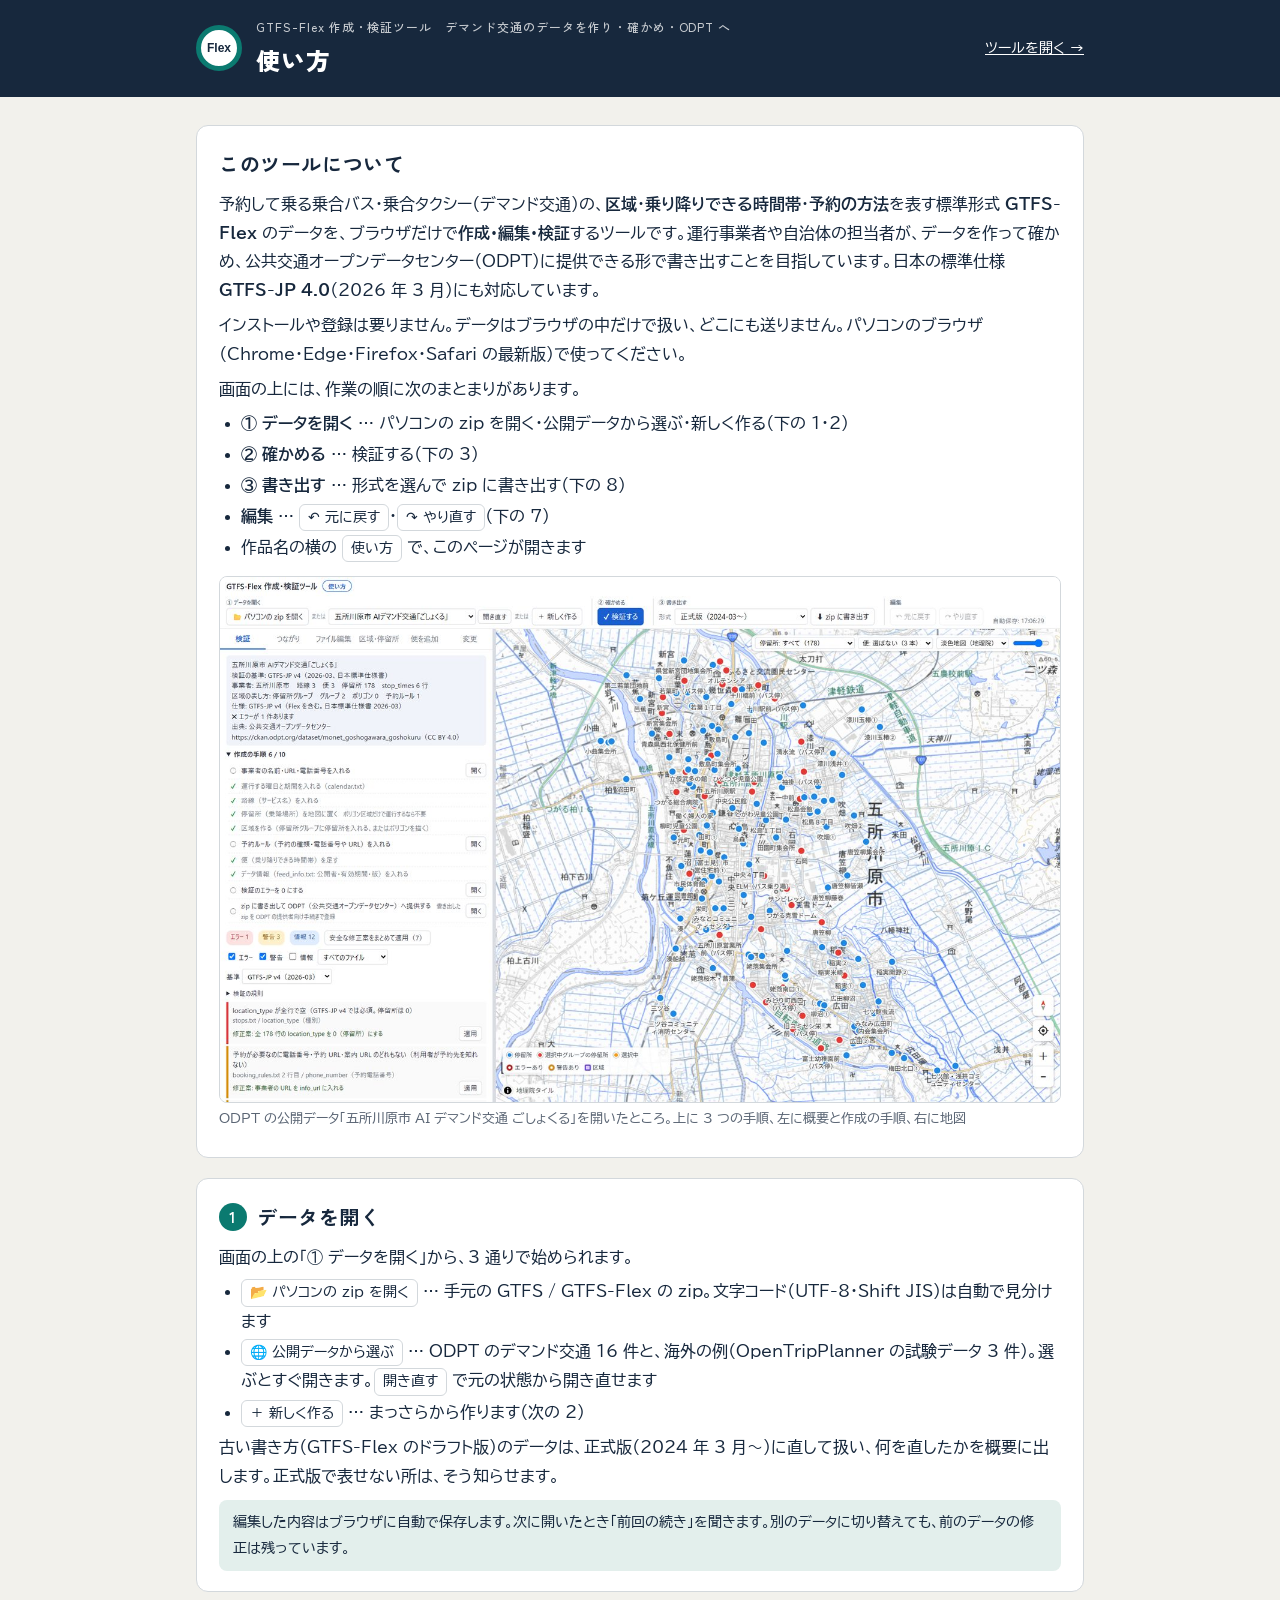
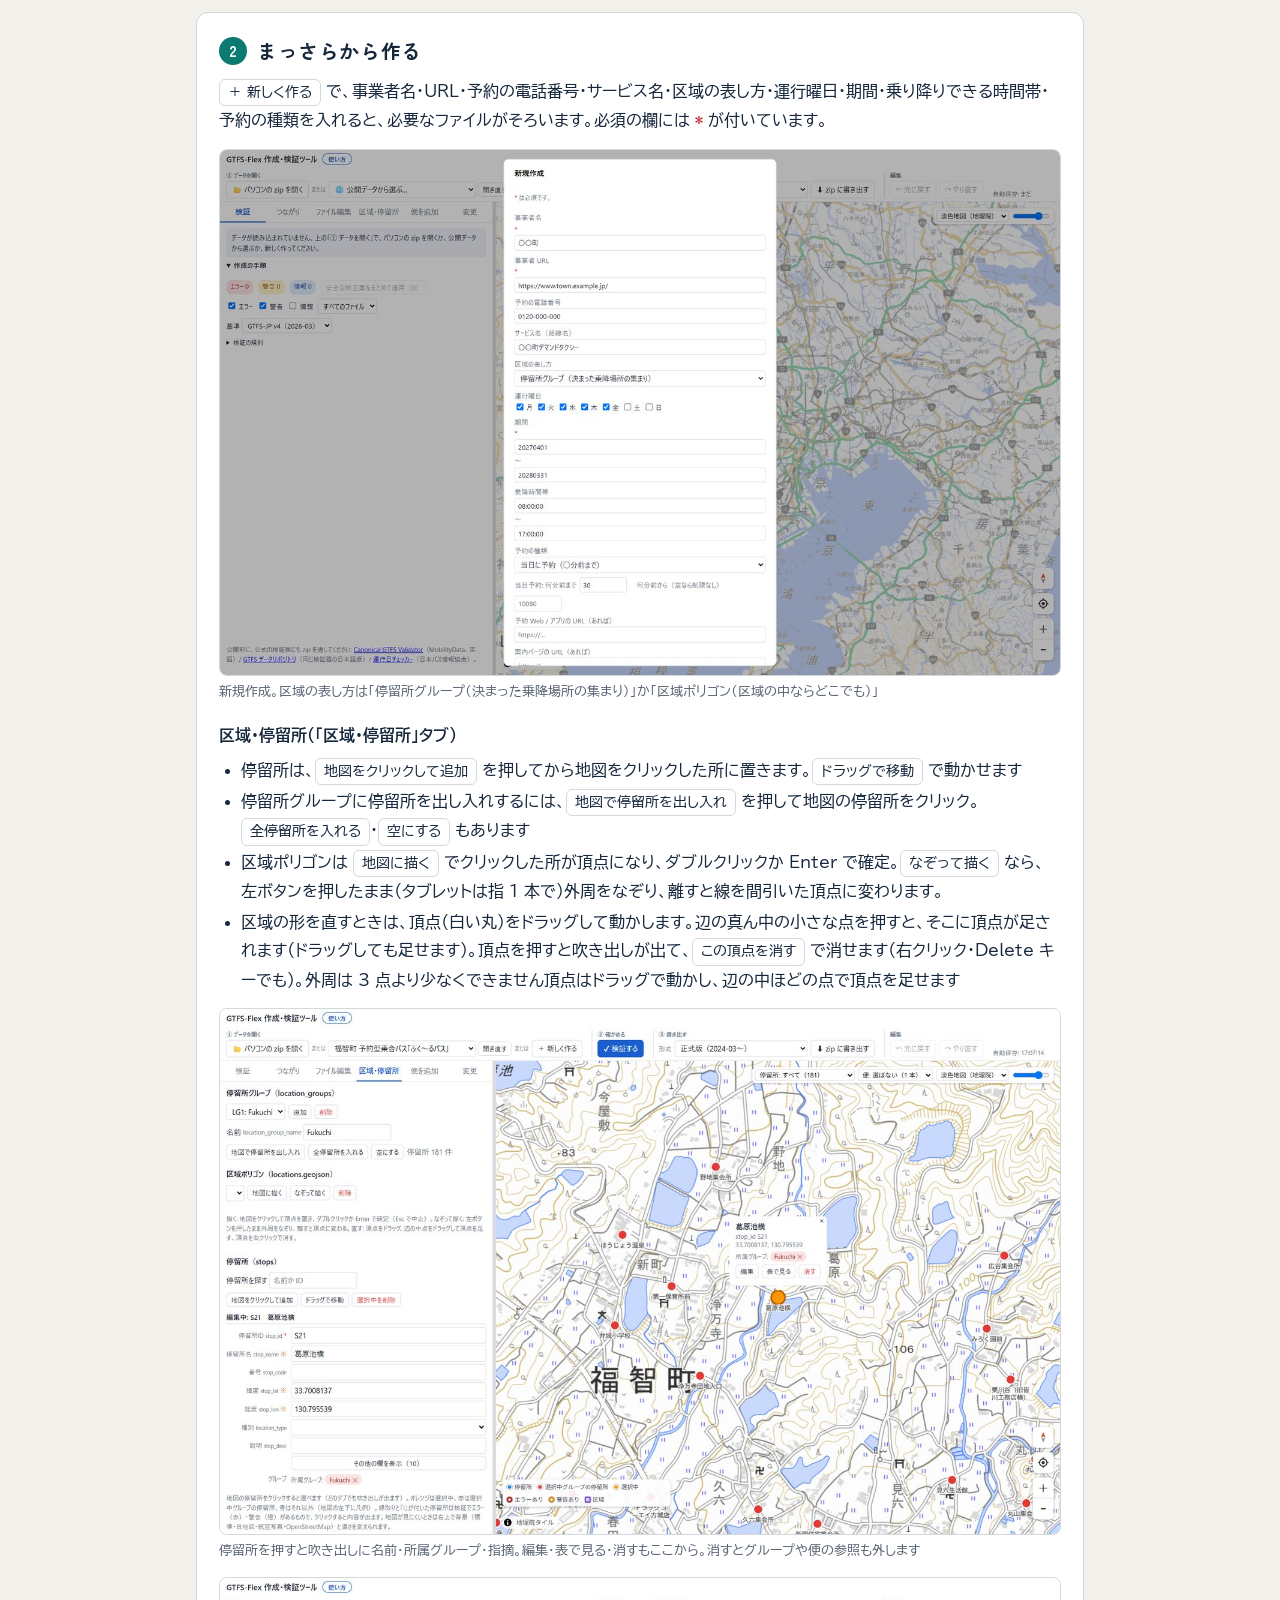
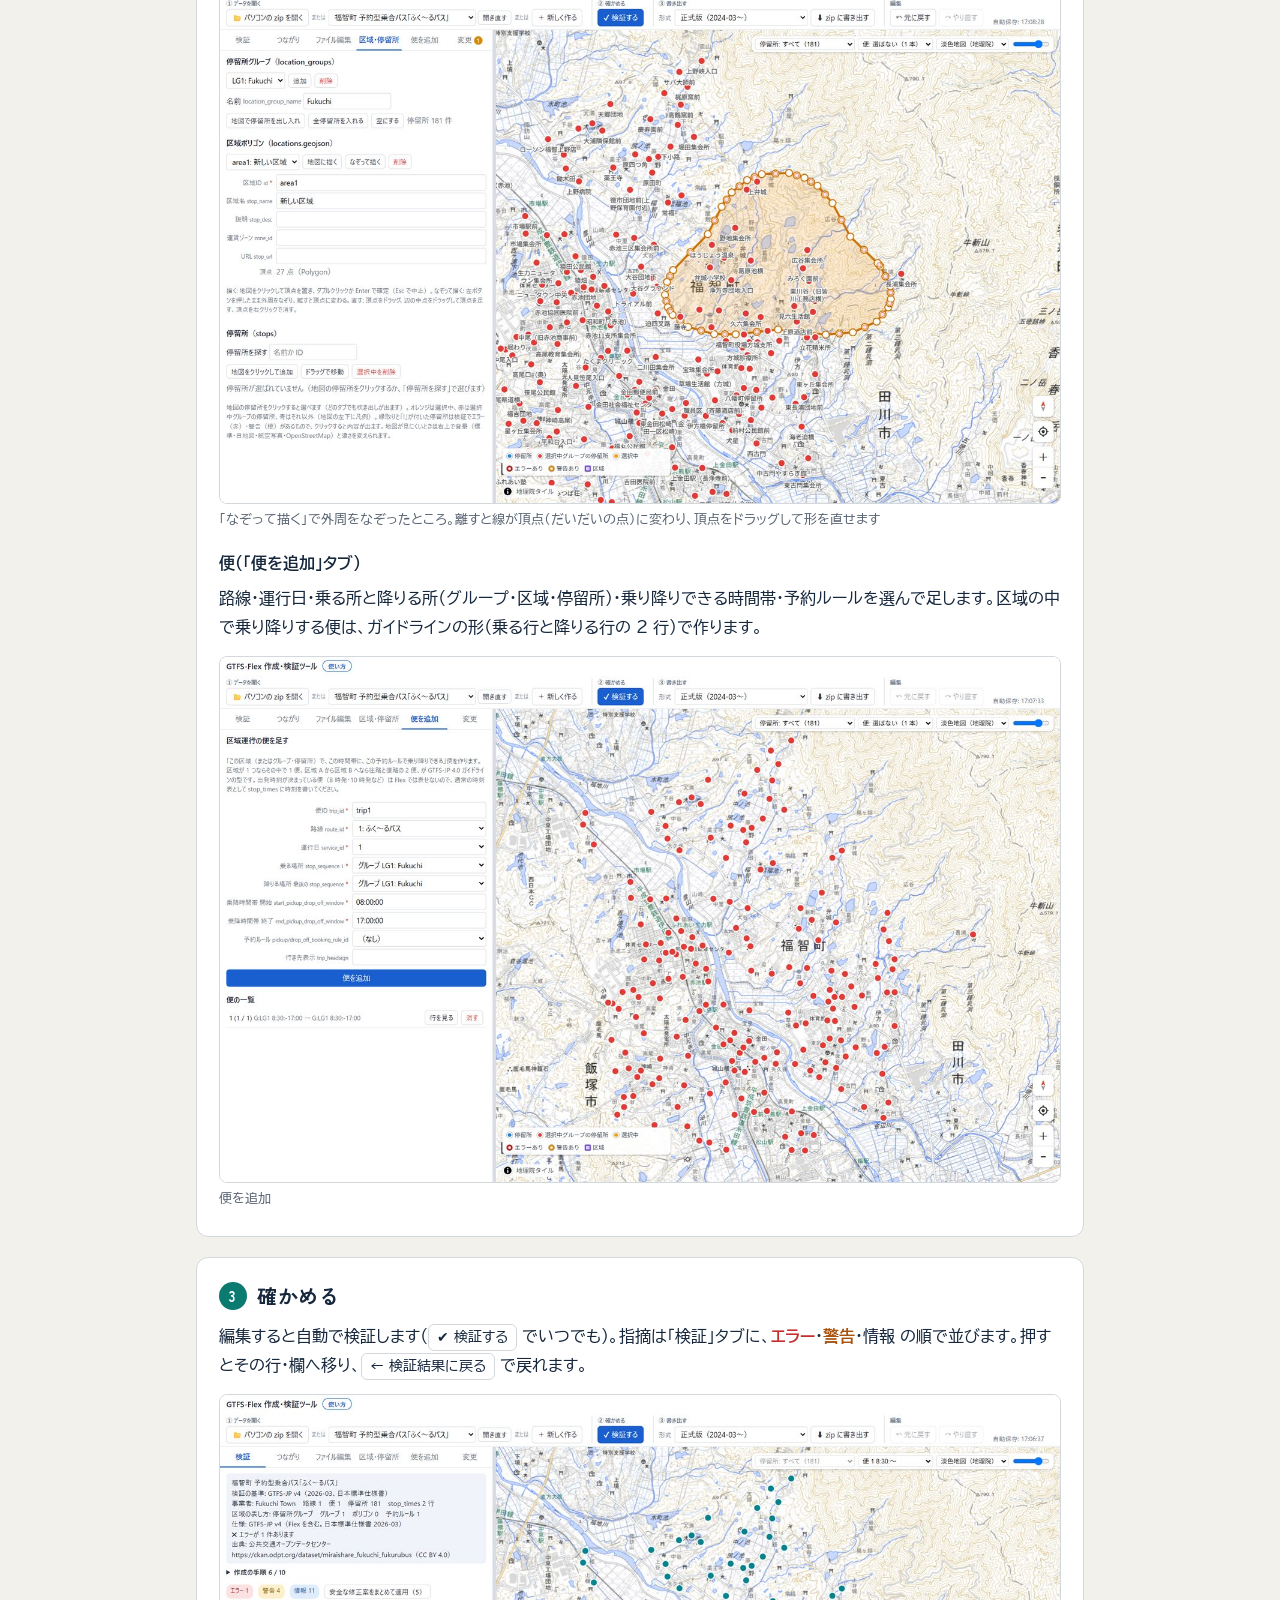
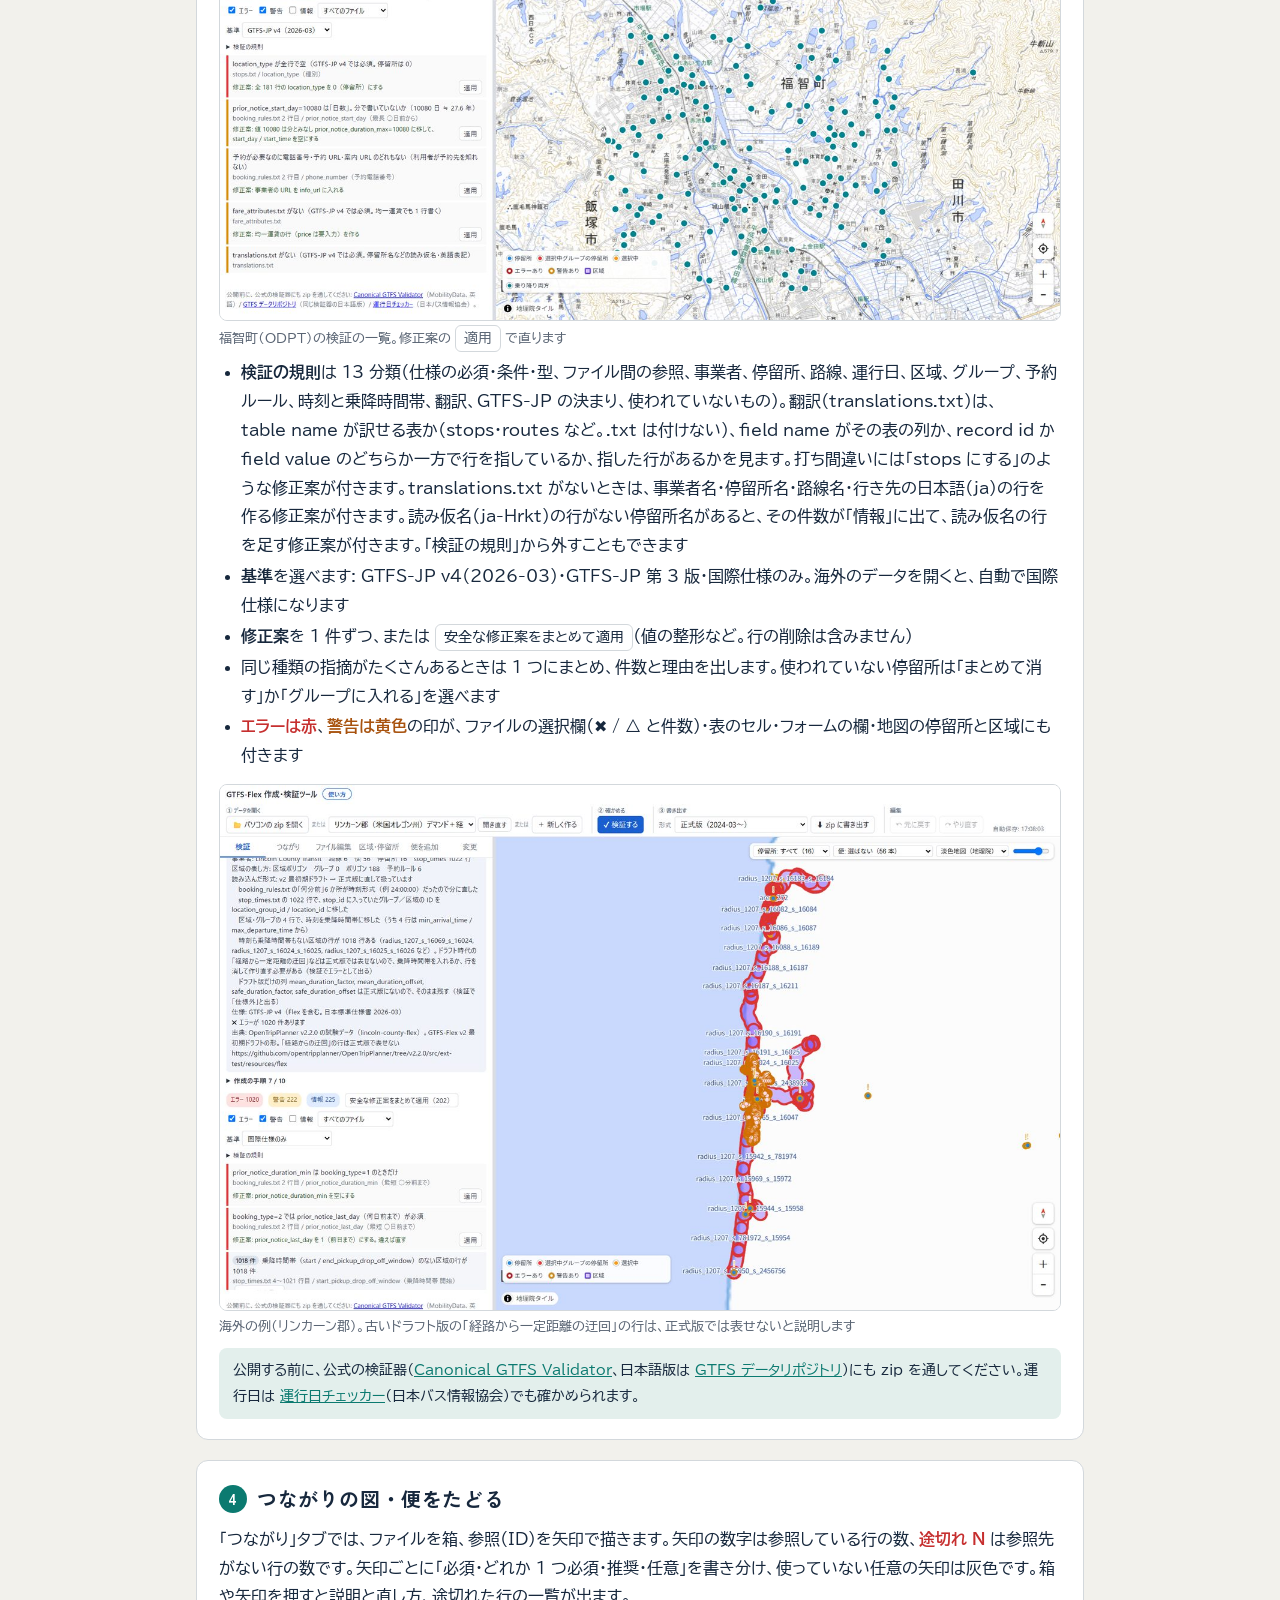
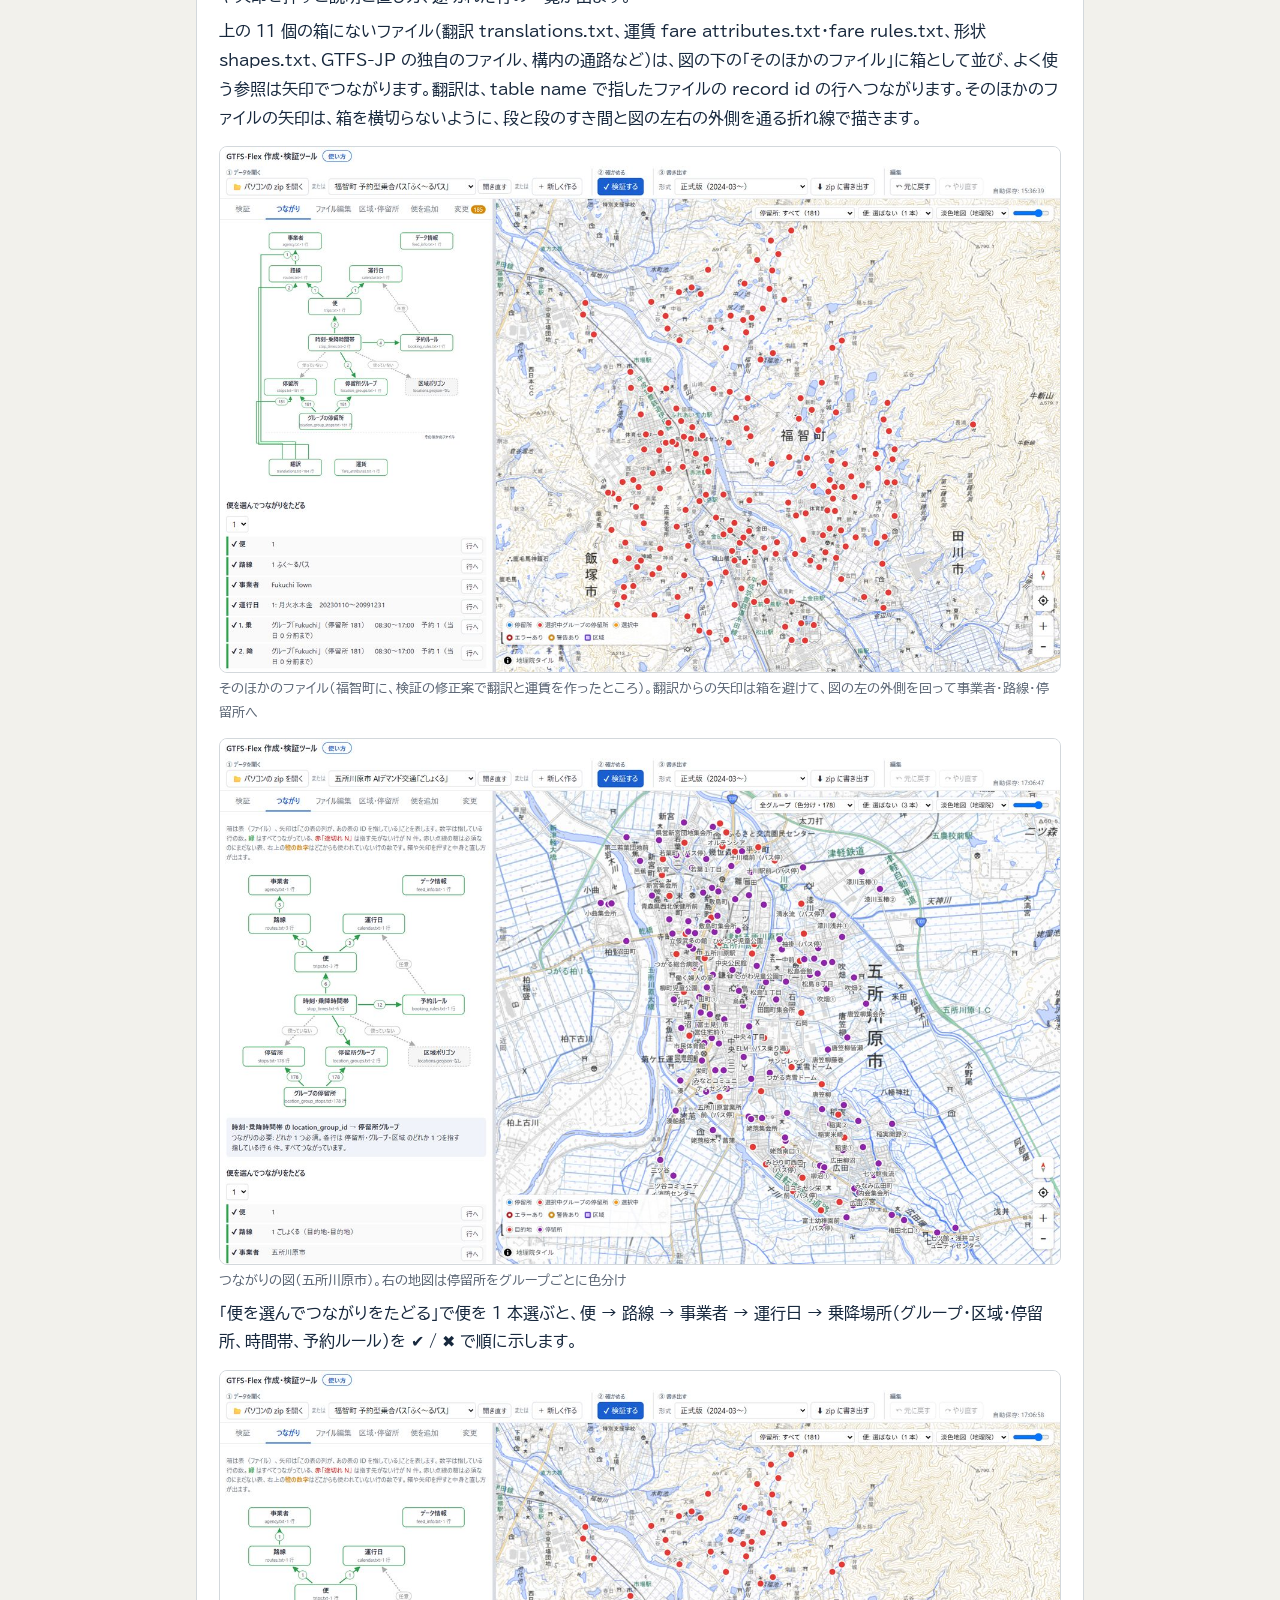
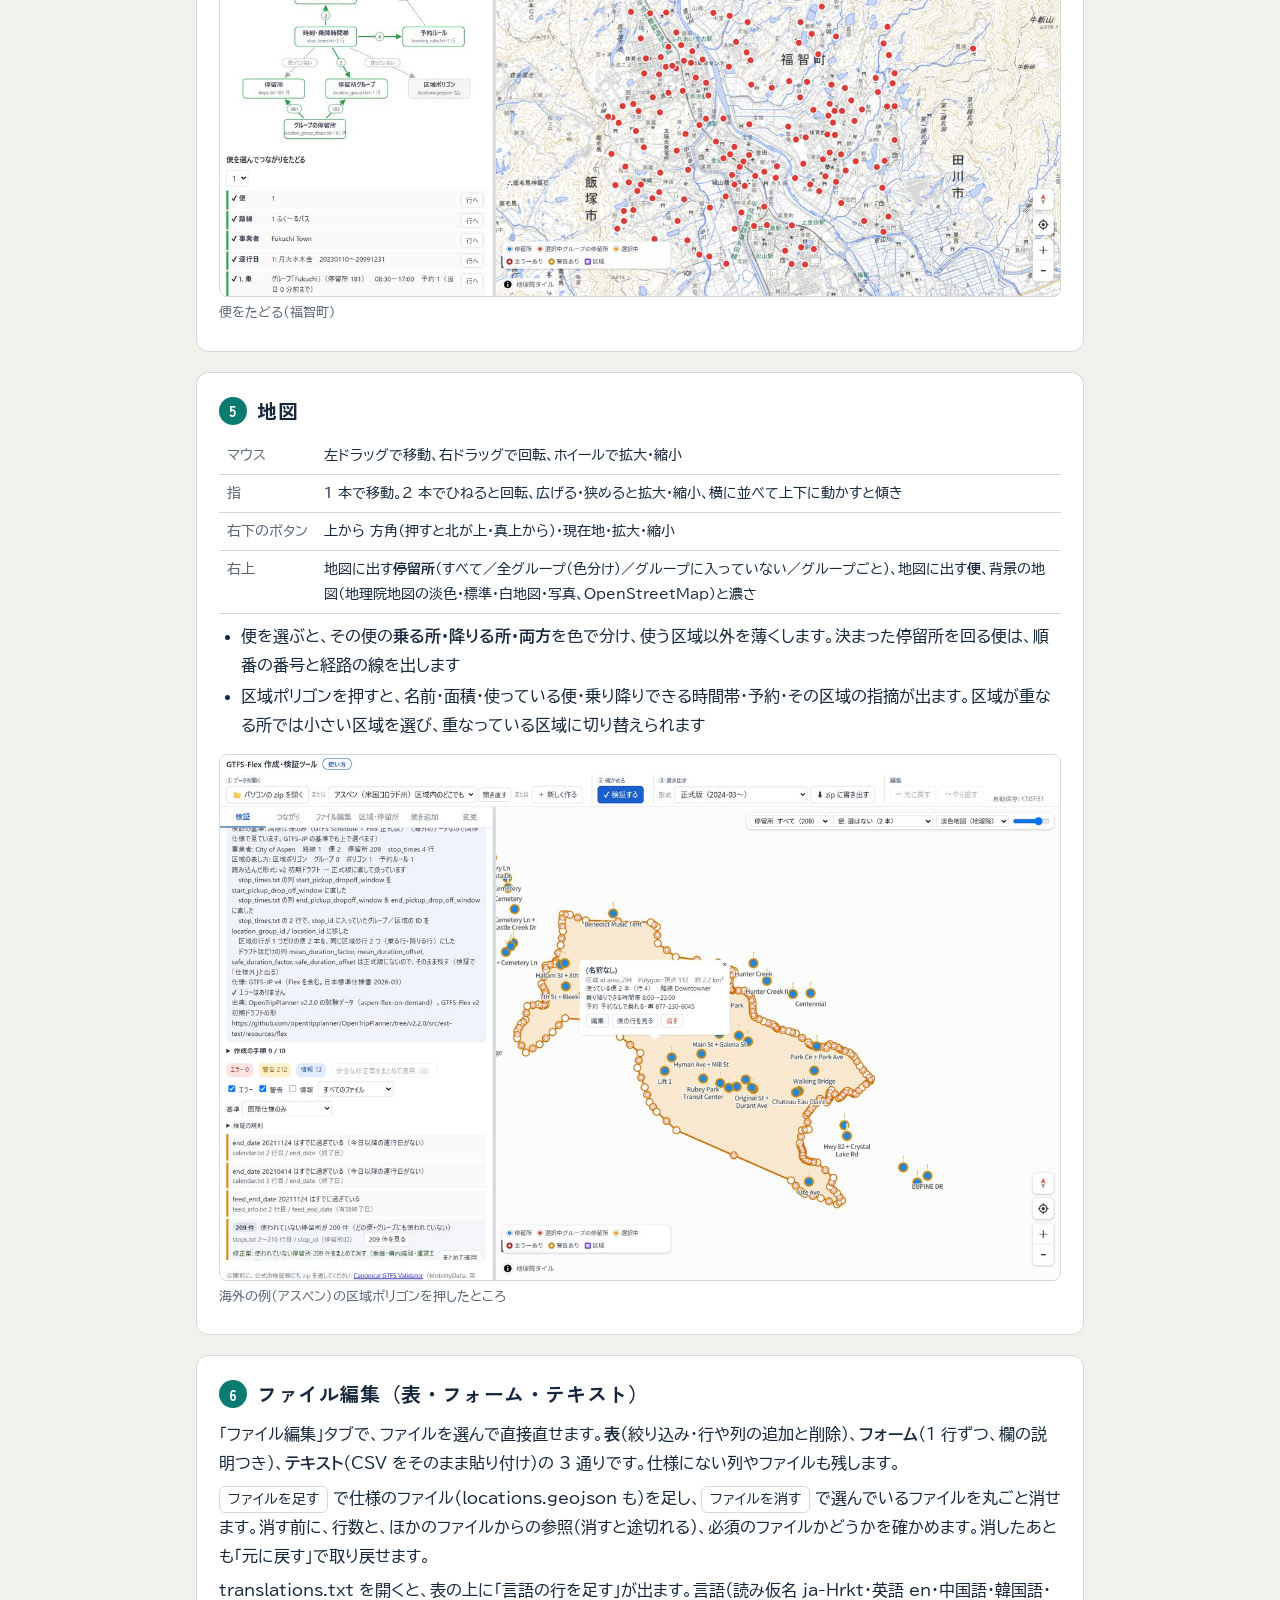
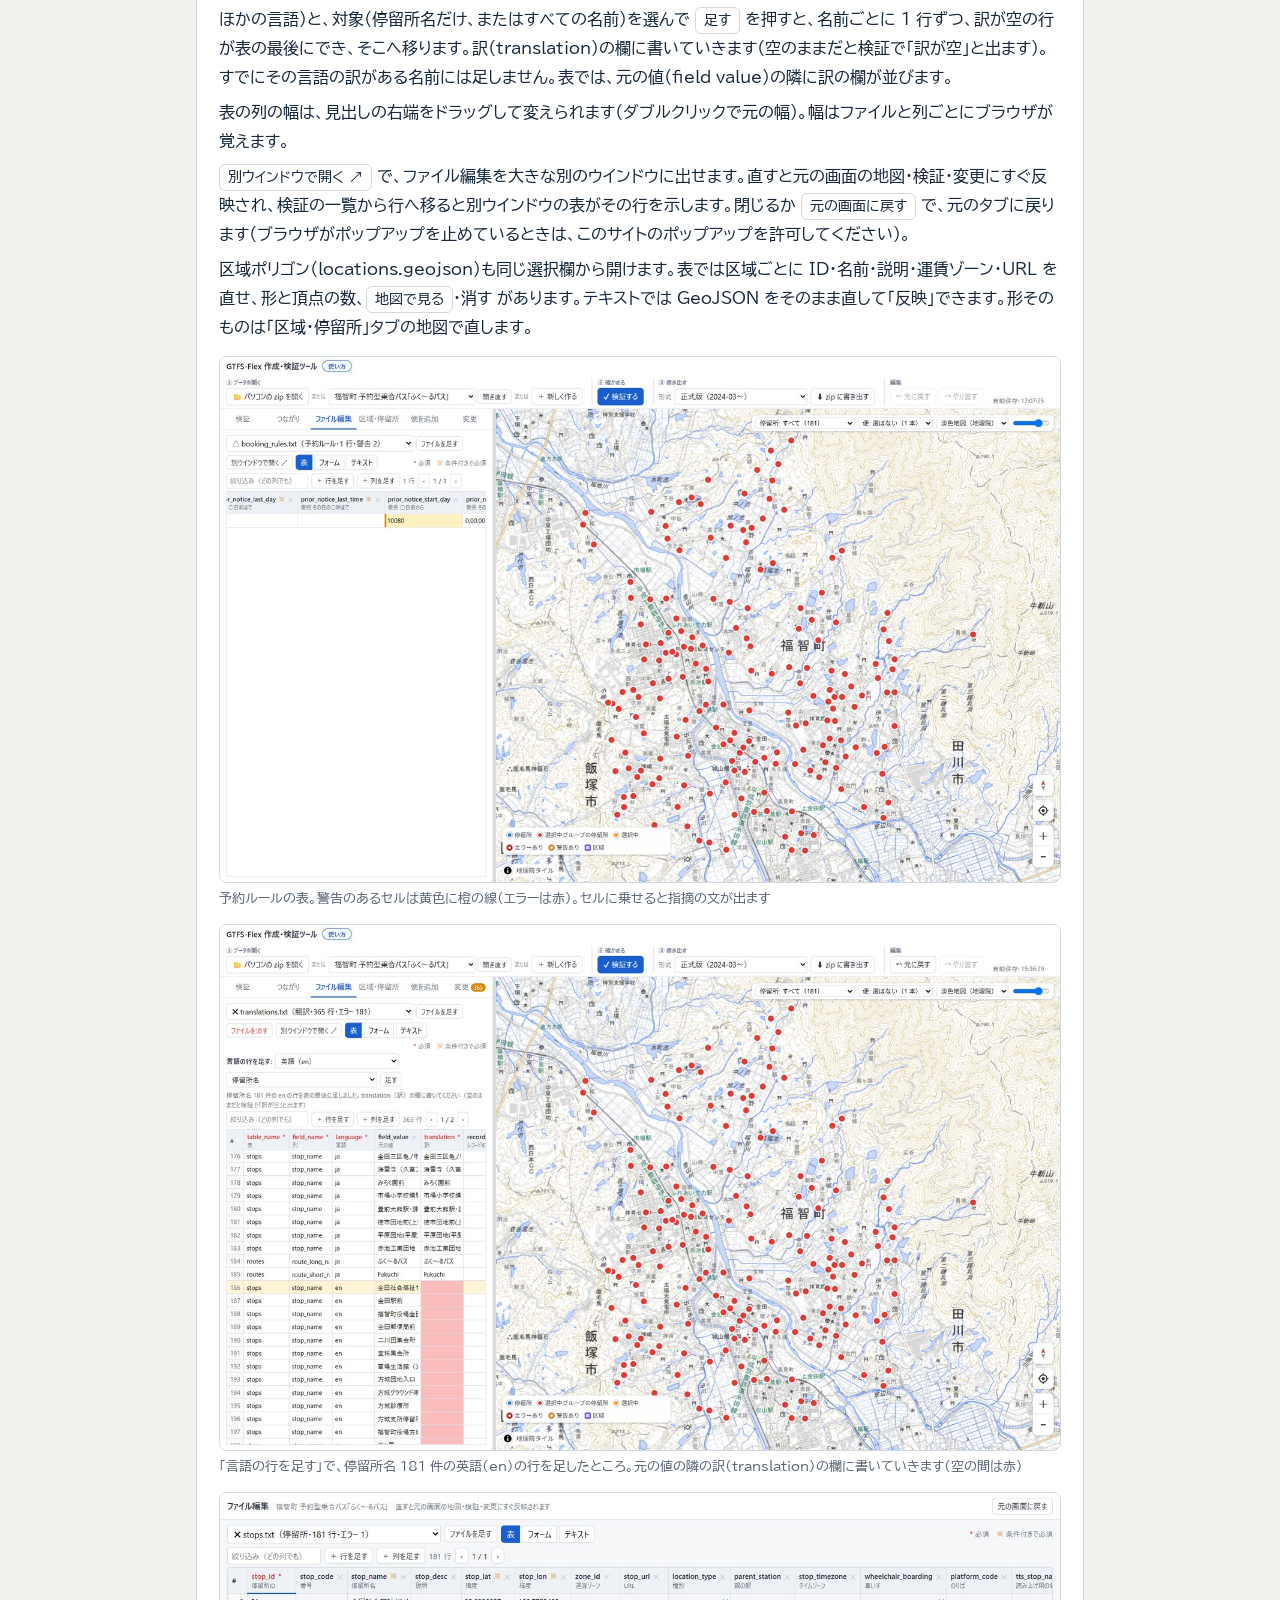
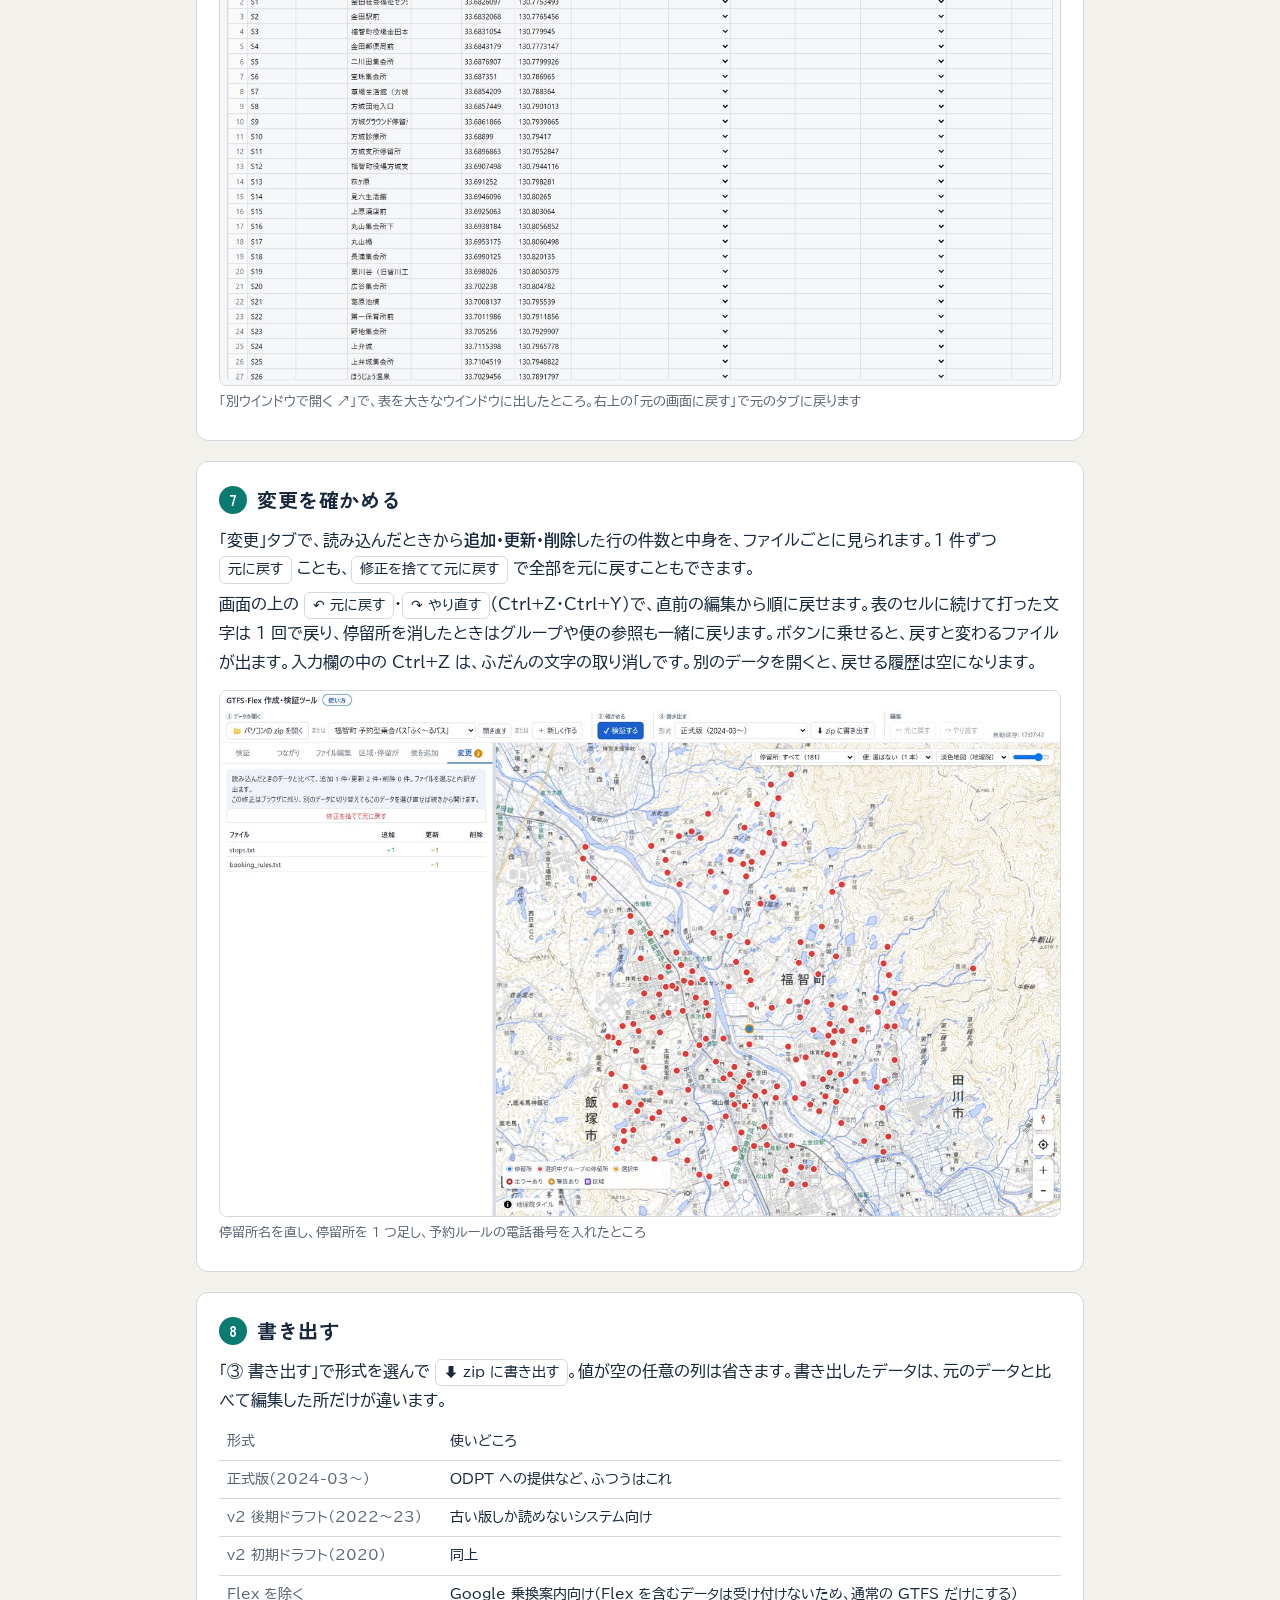
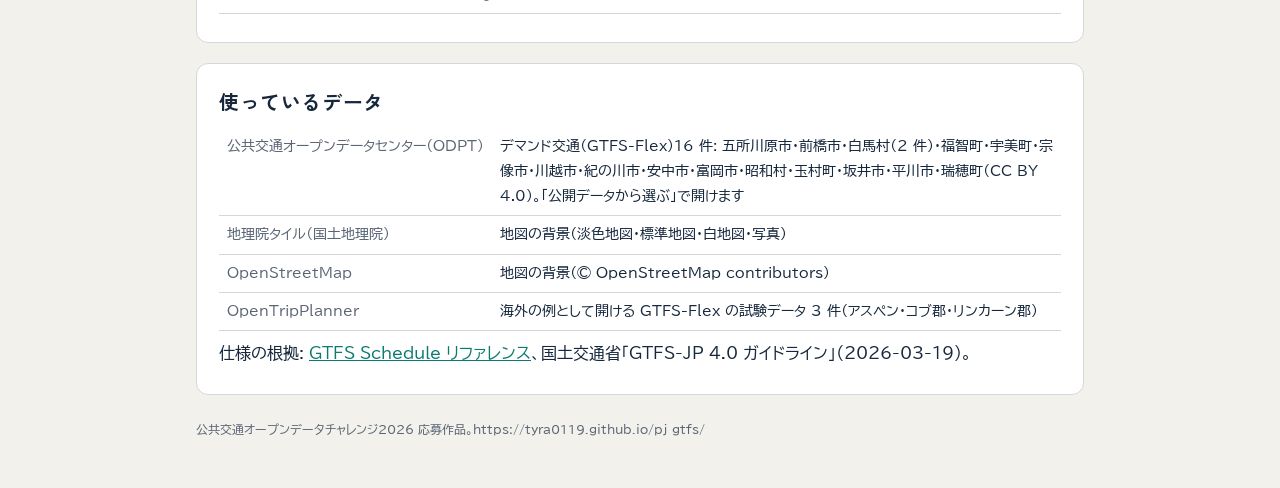
==== manual.html @ 7e08db66 "使い方のページに画像 2 枚" ====
<!doctype html>
<html lang="ja">
<head>
<meta charset="utf-8">
<meta name="viewport" content="width=device-width, initial-scale=1, viewport-fit=cover">
<title>GTFS-Flex 作成・検証ツール 使い方</title>
<meta name="description" content="GTFS-Flex 作成・検証ツールの使い方。デマンド交通のデータ（GTFS-Flex）を、ブラウザだけで作成・編集・検証し、ODPT に提供できる形で書き出します">
<link rel="preconnect" href="https://fonts.googleapis.com">
<link rel="preconnect" href="https://fonts.gstatic.com" crossorigin>
<link rel="stylesheet" href="https://fonts.googleapis.com/css2?family=Zen+Kaku+Gothic+New:wght@400;500;700;900&family=BIZ+UDPGothic:wght@400;700&display=swap">
<style>
/* 使い方のページ（Machiawase・エキしるべの manual.html と同じ作り）。紺の帯、ツールの青緑、エラーの赤と警告の黄 */
:root {
  --bg: #f2f1ec; --surface: #ffffff; --ink: #17283d; --muted: #5a6574; --line: #d3d8dc; --faint: #e8ebee;
  --accent: #0b7a70; --accent-soft: #e3efec; --err: #c62f2f; --warn: #a8530f; --sign: #17283d;
  --f-body: "BIZ UDPGothic", "Hiragino Sans", "Yu Gothic", "Meiryo", sans-serif;
  --f-head: "Zen Kaku Gothic New", "Hiragino Sans", "Yu Gothic", sans-serif;
}
@media (prefers-color-scheme: dark) {
  :root { --bg: #111820; --surface: #1a2430; --ink: #e8ecef; --muted: #a9b6c3; --line: #2c3b4b; --faint: #223040;
    --accent: #5fc4b6; --accent-soft: #173431; --err: #ff7a7a; --warn: #f0a562; --sign: #0b121a; color-scheme: dark; }
}
* { box-sizing: border-box; }
body { margin: 0; background: var(--bg); color: var(--ink); font-family: var(--f-body); font-size: 16px; line-height: 1.8; }
.sign { background: var(--sign); color: #fff; }
.sign .in { max-width: 920px; margin: 0 auto; padding: 16px; display: flex; align-items: center; gap: 14px; }
.badge { width: 46px; height: 46px; border-radius: 50%; border: 5px solid #0b7a70; background: #fff; color: #17283d;
  display: grid; place-items: center; font-weight: 900; font-size: 12px; flex: none; font-family: "Arial Narrow", sans-serif; }
.sign h1 { margin: 0; font-family: var(--f-head); font-size: 24px; font-weight: 900; letter-spacing: .04em; }
.sign h1 small { display: block; font-size: 12px; font-weight: 500; opacity: .75; letter-spacing: .08em; }
.sign a { color: #fff; margin-left: auto; font-size: 14px; white-space: nowrap; }
main { max-width: 920px; margin: 0 auto; padding: 8px 16px 48px; }
section { background: var(--surface); border: 1px solid var(--line); border-radius: 12px; padding: 20px 22px; margin-top: 20px; }
h2 { font-family: var(--f-head); font-size: 20px; margin: 0 0 8px; letter-spacing: .03em; display: flex; align-items: center; gap: 10px; text-wrap: balance; }
h2 .no { font-size: 15px; color: #fff; background: var(--accent); border-radius: 999px; width: 28px; height: 28px; display: grid; place-items: center; flex: none; }
h3 { font-size: 16px; margin: 18px 0 4px; }
p { margin: 6px 0; } ul, ol { margin: 6px 0; padding-left: 1.4em; } li { margin: 2px 0; }
figure { margin: 14px 0 6px; }
figure img { width: 100%; height: auto; border-radius: 8px; border: 1px solid var(--line); display: block; }
figcaption { font-size: 13px; color: var(--muted); margin-top: 4px; }
table { border-collapse: collapse; width: 100%; font-size: 14px; margin: 8px 0; }
th, td { border-bottom: 1px solid var(--line); padding: 6px 8px; text-align: left; vertical-align: top; }
th { color: var(--muted); font-weight: 500; white-space: nowrap; }
.chip { display: inline-block; font-size: 13px; padding: 0 9px; border-radius: 999px; background: var(--faint); white-space: nowrap; }
.btn { display: inline-block; font-size: 14px; padding: 0 8px; border: 1px solid var(--line); border-radius: 6px; background: var(--surface); white-space: nowrap; }
.err { color: var(--err); font-weight: 700; } .warn { color: var(--warn); font-weight: 700; } .ac { color: var(--accent); font-weight: 700; }
.note { background: var(--accent-soft); border-radius: 8px; padding: 10px 14px; font-size: 14px; margin-top: 10px; }
footer { font-size: 12px; color: var(--muted); margin-top: 24px; }
a { color: var(--accent); }
@media (max-width: 680px) {
  table, tbody, tr, th, td { display: block; width: 100%; }
  tr { border-bottom: 1px solid var(--line); padding: 6px 0; }
  th, td { border-bottom: none; padding: 2px 0; }
  th { white-space: normal; font-weight: 700; }
  section { padding: 16px; } .sign a { display: none; }
}
</style>
</head>
<body>
<header class="sign"><div class="in">
  <div class="badge" aria-hidden="true">Flex</div>
  <h1><small>GTFS-Flex 作成・検証ツール　デマンド交通のデータを作り・確かめ・ODPT へ</small>使い方</h1>
  <a href="./">ツールを開く →</a>
</div></header>

<main>
<section>
  <h2>このツールについて</h2>
  <p>予約して乗る乗合バス・乗合タクシー（デマンド交通）の、<b>区域</b>・<b>乗り降りできる時間帯</b>・<b>予約の方法</b>を表す標準形式 <b>GTFS-Flex</b> のデータを、ブラウザだけで<b>作成・編集・検証</b>するツールです。運行事業者や自治体の担当者が、データを作って確かめ、公共交通オープンデータセンター（ODPT）に提供できる形で書き出すことを目指しています。日本の標準仕様 <b>GTFS-JP 4.0</b>（2026 年 3 月）にも対応しています。</p>
  <p>インストールや登録は要りません。データはブラウザの中だけで扱い、どこにも送りません。パソコンのブラウザ（Chrome・Edge・Firefox・Safari の最新版）で使ってください。</p>
  <p>画面の上には、作業の順に次のまとまりがあります。</p>
  <ul>
    <li><b>① データを開く</b> … パソコンの zip を開く・公開データから選ぶ・新しく作る（下の 1・2）</li>
    <li><b>② 確かめる</b> … 検証する（下の 3）</li>
    <li><b>③ 書き出す</b> … 形式を選んで zip に書き出す（下の 8）</li>
    <li><b>編集</b> … <span class="btn">↶ 元に戻す</span>・<span class="btn">↷ やり直す</span>（下の 7）</li>
    <li>作品名の横の <span class="btn">使い方</span> で、このページが開きます</li>
  </ul>
  <figure><img src="manual/01_overview.jpg" alt="ODPT の五所川原市のデータを開いた画面。左に概要と作成の手順、右に停留所の地図" loading="lazy"><figcaption>ODPT の公開データ「五所川原市 AI デマンド交通 ごしょくる」を開いたところ。上に 3 つの手順、左に概要と作成の手順、右に地図</figcaption></figure>
</section>

<section>
  <h2><span class="no">1</span>データを開く</h2>
  <p>画面の上の「① データを開く」から、3 通りで始められます。</p>
  <ul>
    <li><span class="btn">📂 パソコンの zip を開く</span> … 手元の GTFS / GTFS-Flex の zip。文字コード（UTF-8・Shift_JIS）は自動で見分けます</li>
    <li><span class="btn">🌐 公開データから選ぶ</span> … ODPT のデマンド交通 16 件と、海外の例（OpenTripPlanner の試験データ 3 件）。選ぶとすぐ開きます。<span class="btn">開き直す</span> で元の状態から開き直せます</li>
    <li><span class="btn">＋ 新しく作る</span> … まっさらから作ります（次の 2）</li>
  </ul>
  <p>古い書き方（GTFS-Flex のドラフト版）のデータは、正式版（2024 年 3 月〜）に直して扱い、何を直したかを概要に出します。正式版で表せない所は、そう知らせます。</p>
  <div class="note">編集した内容はブラウザに自動で保存します。次に開いたとき「前回の続き」を聞きます。別のデータに切り替えても、前のデータの修正は残っています。</div>
</section>

<section>
  <h2><span class="no">2</span>まっさらから作る</h2>
  <p><span class="btn">＋ 新しく作る</span> で、事業者名・URL・予約の電話番号・サービス名・区域の表し方・運行曜日・期間・乗り降りできる時間帯・予約の種類を入れると、必要なファイルがそろいます。必須の欄には <span class="err">*</span> が付いています。</p>
  <figure><img src="manual/05_new.jpg" alt="新規作成の画面" loading="lazy"><figcaption>新規作成。区域の表し方は「停留所グループ（決まった乗降場所の集まり）」か「区域ポリゴン（区域の中ならどこでも）」</figcaption></figure>
  <h3>区域・停留所（「区域・停留所」タブ）</h3>
  <ul>
    <li>停留所は、<span class="btn">地図をクリックして追加</span> を押してから地図をクリックした所に置きます。<span class="btn">ドラッグで移動</span> で動かせます</li>
    <li>停留所グループに停留所を出し入れするには、<span class="btn">地図で停留所を出し入れ</span> を押して地図の停留所をクリック。<span class="btn">全停留所を入れる</span>・<span class="btn">空にする</span> もあります</li>
    <li>区域ポリゴンは <span class="btn">地図に描く</span> でクリックした所が頂点になり、ダブルクリックか Enter で確定。<span class="btn">なぞって描く</span> なら、左ボタンを押したまま（タブレットは指 1 本で）外周をなぞり、離すと線を間引いた頂点に変わります。</li>
    <li>区域の形を直すときは、頂点（白い丸）をドラッグして動かします。辺の真ん中の小さな点を押すと、そこに頂点が足されます（ドラッグしても足せます）。頂点を押すと吹き出しが出て、<span class="btn">この頂点を消す</span> で消せます（右クリック・Delete キーでも）。外周は 3 点より少なくできません頂点はドラッグで動かし、辺の中ほどの点で頂点を足せます</li>
  </ul>
  <figure><img src="manual/06_zones.jpg" alt="区域・停留所タブと、地図で停留所を押したときの吹き出し" loading="lazy"><figcaption>停留所を押すと吹き出しに名前・所属グループ・指摘。編集・表で見る・消すもここから。消すとグループや便の参照も外します</figcaption></figure>
  <figure><img src="manual/13_freehand.jpg" alt="なぞって描いた区域ポリゴン。頂点が並び、選ばれている" loading="lazy"><figcaption>「なぞって描く」で外周をなぞったところ。離すと線が頂点（だいだいの点）に変わり、頂点をドラッグして形を直せます</figcaption></figure>
  <h3>便（「便を追加」タブ）</h3>
  <p>路線・運行日・乗る所と降りる所（グループ・区域・停留所）・乗り降りできる時間帯・予約ルールを選んで足します。区域の中で乗り降りする便は、ガイドラインの形（乗る行と降りる行の 2 行）で作ります。</p>
  <figure><img src="manual/08_trips.jpg" alt="便を追加タブ" loading="lazy"><figcaption>便を追加</figcaption></figure>
</section>

<section>
  <h2><span class="no">3</span>確かめる</h2>
  <p>編集すると自動で検証します（<span class="btn">✔ 検証する</span> でいつでも）。指摘は「検証」タブに、<span class="err">エラー</span>・<span class="warn">警告</span>・情報 の順で並びます。押すとその行・欄へ移り、<span class="btn">← 検証結果に戻る</span> で戻れます。</p>
  <figure><img src="manual/02_validate.jpg" alt="検証の一覧と、便を選んだ地図" loading="lazy"><figcaption>福智町（ODPT）の検証の一覧。修正案の <span class="btn">適用</span> で直ります</figcaption></figure>
  <ul>
    <li><b>検証の規則</b>は 13 分類（仕様の必須・条件・型、ファイル間の参照、事業者、停留所、路線、運行日、区域、グループ、予約ルール、時刻と乗降時間帯、翻訳、GTFS-JP の決まり、使われていないもの）。翻訳（translations.txt）は、table_name が訳せる表か（stops・routes など。.txt は付けない）、field_name がその表の列か、record_id か field_value のどちらか一方で行を指しているか、指した行があるかを見ます。打ち間違いには「stops にする」のような修正案が付きます。translations.txt がないときは、事業者名・停留所名・路線名・行き先の日本語（ja）の行を作る修正案が付きます。読み仮名（ja-Hrkt）の行がない停留所名があると、その件数が「情報」に出て、読み仮名の行を足す修正案が付きます。「検証の規則」から外すこともできます</li>
    <li><b>基準</b>を選べます: GTFS-JP v4（2026-03）・GTFS-JP 第 3 版・国際仕様のみ。海外のデータを開くと、自動で国際仕様になります</li>
    <li><b>修正案</b>を 1 件ずつ、または <span class="btn">安全な修正案をまとめて適用</span>（値の整形など。行の削除は含みません）</li>
    <li>同じ種類の指摘がたくさんあるときは 1 つにまとめ、件数と理由を出します。使われていない停留所は「まとめて消す」か「グループに入れる」を選べます</li>
    <li><span class="err">エラーは赤</span>、<span class="warn">警告は黄色</span>の印が、ファイルの選択欄（✖ / △ と件数）・表のセル・フォームの欄・地図の停留所と区域にも付きます</li>
  </ul>
  <figure><img src="manual/11_grouped.jpg" alt="同じ指摘のまとまり" loading="lazy"><figcaption>海外の例（リンカーン郡）。古いドラフト版の「経路から一定距離の迂回」の行は、正式版では表せないと説明します</figcaption></figure>
  <div class="note">公開する前に、公式の検証器（<a href="https://gtfs-validator.mobilitydata.org/" target="_blank" rel="noopener">Canonical GTFS Validator</a>、日本語版は <a href="https://gtfs-data.jp/" target="_blank" rel="noopener">GTFS データリポジトリ</a>）にも zip を通してください。運行日は <a href="https://www.busdata.or.jp/gtfs/calendar.html" target="_blank" rel="noopener">運行日チェッカー</a>（日本バス情報協会）でも確かめられます。</div>
</section>

<section>
  <h2><span class="no">4</span>つながりの図・便をたどる</h2>
  <p>「つながり」タブでは、ファイルを箱、参照（ID）を矢印で描きます。矢印の数字は参照している行の数、<span class="err">途切れ N</span> は参照先がない行の数です。矢印ごとに「必須・どれか 1 つ必須・推奨・任意」を書き分け、使っていない任意の矢印は灰色です。箱や矢印を押すと説明と直し方、途切れた行の一覧が出ます。</p>
  <p>上の 11 個の箱にないファイル（翻訳 translations.txt、運賃 fare_attributes.txt・fare_rules.txt、形状 shapes.txt、GTFS-JP の独自のファイル、構内の通路など）は、図の下の「そのほかのファイル」に箱として並び、よく使う参照は矢印でつながります。翻訳は、table_name で指したファイルの record_id の行へつながります。そのほかのファイルの矢印は、箱を横切らないように、段と段のすき間と図の左右の外側を通る折れ線で描きます。</p>
  <figure><img src="manual/15_graph_extra.jpg" alt="つながりの図の下の段に翻訳と運賃の箱。翻訳からの矢印は図の左の外側を回って事業者・路線・停留所へつながる" loading="lazy"><figcaption>そのほかのファイル（福智町に、検証の修正案で翻訳と運賃を作ったところ）。翻訳からの矢印は箱を避けて、図の左の外側を回って事業者・路線・停留所へ</figcaption></figure>
  <figure><img src="manual/03_graph.jpg" alt="つながりの図と、停留所をグループごとに色分けした地図" loading="lazy"><figcaption>つながりの図（五所川原市）。右の地図は停留所をグループごとに色分け</figcaption></figure>
  <p>「便を選んでつながりをたどる」で便を 1 本選ぶと、便 → 路線 → 事業者 → 運行日 → 乗降場所（グループ・区域・停留所、時間帯、予約ルール）を ✔ / ✖ で順に示します。</p>
  <figure><img src="manual/04_trace.jpg" alt="便をたどる" loading="lazy"><figcaption>便をたどる（福智町）</figcaption></figure>
</section>

<section>
  <h2><span class="no">5</span>地図</h2>
  <table>
    <tr><th>マウス</th><td>左ドラッグで移動、右ドラッグで回転、ホイールで拡大・縮小</td></tr>
    <tr><th>指</th><td>1 本で移動。2 本でひねると回転、広げる・狭めると拡大・縮小、横に並べて上下に動かすと傾き</td></tr>
    <tr><th>右下のボタン</th><td>上から 方角（押すと北が上・真上から）・現在地・拡大・縮小</td></tr>
    <tr><th>右上</th><td>地図に出す<b>停留所</b>（すべて／全グループ（色分け）／グループに入っていない／グループごと）、地図に出す<b>便</b>、背景の地図（地理院地図の淡色・標準・白地図・写真、OpenStreetMap）と濃さ</td></tr>
  </table>
  <ul>
    <li>便を選ぶと、その便の<b>乗る所・降りる所・両方</b>を色で分け、使う区域以外を薄くします。決まった停留所を回る便は、順番の番号と経路の線を出します</li>
    <li>区域ポリゴンを押すと、名前・面積・使っている便・乗り降りできる時間帯・予約・その区域の指摘が出ます。区域が重なる所では小さい区域を選び、重なっている区域に切り替えられます</li>
  </ul>
  <figure><img src="manual/10_area.jpg" alt="区域ポリゴンを押したときの吹き出し" loading="lazy"><figcaption>海外の例（アスペン）の区域ポリゴンを押したところ</figcaption></figure>
</section>

<section>
  <h2><span class="no">6</span>ファイル編集（表・フォーム・テキスト）</h2>
  <p>「ファイル編集」タブで、ファイルを選んで直接直せます。<b>表</b>（絞り込み・行や列の追加と削除）、<b>フォーム</b>（1 行ずつ、欄の説明つき）、<b>テキスト</b>（CSV をそのまま貼り付け）の 3 通りです。仕様にない列やファイルも残します。</p>
    <p><span class="btn">ファイルを足す</span> で仕様のファイル（locations.geojson も）を足し、<span class="btn">ファイルを消す</span> で選んでいるファイルを丸ごと消せます。消す前に、行数と、ほかのファイルからの参照（消すと途切れる）、必須のファイルかどうかを確かめます。消したあとも「元に戻す」で取り戻せます。</p>
  <p>translations.txt を開くと、表の上に「言語の行を足す」が出ます。言語（読み仮名 ja-Hrkt・英語 en・中国語・韓国語・ほかの言語）と、対象（停留所名だけ、またはすべての名前）を選んで <span class="btn">足す</span> を押すと、名前ごとに 1 行ずつ、訳が空の行が表の最後にでき、そこへ移ります。訳（translation）の欄に書いていきます（空のままだと検証で「訳が空」と出ます）。すでにその言語の訳がある名前には足しません。表では、元の値（field_value）の隣に訳の欄が並びます。</p>
  <p>表の列の幅は、見出しの右端をドラッグして変えられます（ダブルクリックで元の幅）。幅はファイルと列ごとにブラウザが覚えます。</p>
  <p><span class="btn">別ウインドウで開く ↗</span> で、ファイル編集を大きな別のウインドウに出せます。直すと元の画面の地図・検証・変更にすぐ反映され、検証の一覧から行へ移ると別ウインドウの表がその行を示します。閉じるか <span class="btn">元の画面に戻す</span> で、元のタブに戻ります（ブラウザがポップアップを止めているときは、このサイトのポップアップを許可してください）。</p>
    <p>区域ポリゴン（locations.geojson）も同じ選択欄から開けます。表では区域ごとに ID・名前・説明・運賃ゾーン・URL を直せ、形と頂点の数、<span class="btn">地図で見る</span>・消す があります。テキストでは GeoJSON をそのまま直して「反映」できます。形そのものは「区域・停留所」タブの地図で直します。</p>
  <figure><img src="manual/07_table.jpg" alt="予約ルールの表。警告のセルが黄色" loading="lazy"><figcaption>予約ルールの表。警告のあるセルは黄色に橙の線（エラーは赤）。セルに乗せると指摘の文が出ます</figcaption></figure>
  <figure><img src="manual/14_translations.jpg" alt="translations.txt の表の上に「言語の行を足す」。英語の行が停留所名の数だけ足され、訳の欄が赤く空いている" loading="lazy"><figcaption>「言語の行を足す」で、停留所名 181 件の英語（en）の行を足したところ。元の値の隣の訳（translation）の欄に書いていきます（空の間は赤）</figcaption></figure>
  <figure><img src="manual/12_popout.jpg" alt="ファイル編集を別ウインドウで開いたところ。停留所の表がウインドウいっぱいに出ている" loading="lazy"><figcaption>「別ウインドウで開く ↗」で、表を大きなウインドウに出したところ。右上の「元の画面に戻す」で元のタブに戻ります</figcaption></figure>
</section>

<section>
  <h2><span class="no">7</span>変更を確かめる</h2>
  <p>「変更」タブで、読み込んだときから<b>追加・更新・削除</b>した行の件数と中身を、ファイルごとに見られます。1 件ずつ <span class="btn">元に戻す</span> ことも、<span class="btn">修正を捨てて元に戻す</span> で全部を元に戻すこともできます。</p>
    <p>画面の上の <span class="btn">↶ 元に戻す</span>・<span class="btn">↷ やり直す</span>（Ctrl+Z・Ctrl+Y）で、直前の編集から順に戻せます。表のセルに続けて打った文字は 1 回で戻り、停留所を消したときはグループや便の参照も一緒に戻ります。ボタンに乗せると、戻すと変わるファイルが出ます。入力欄の中の Ctrl+Z は、ふだんの文字の取り消しです。別のデータを開くと、戻せる履歴は空になります。</p>
  <figure><img src="manual/09_changes.jpg" alt="変更タブ" loading="lazy"><figcaption>停留所名を直し、停留所を 1 つ足し、予約ルールの電話番号を入れたところ</figcaption></figure>
</section>

<section>
  <h2><span class="no">8</span>書き出す</h2>
  <p>「③ 書き出す」で形式を選んで <span class="btn">⬇ zip に書き出す</span>。値が空の任意の列は省きます。書き出したデータは、元のデータと比べて編集した所だけが違います。</p>
  <table>
    <tr><th>形式</th><td>使いどころ</td></tr>
    <tr><th>正式版（2024-03〜）</th><td>ODPT への提供など、ふつうはこれ</td></tr>
    <tr><th>v2 後期ドラフト（2022〜23）</th><td>古い版しか読めないシステム向け</td></tr>
    <tr><th>v2 初期ドラフト（2020）</th><td>同上</td></tr>
    <tr><th>Flex を除く</th><td>Google 乗換案内向け（Flex を含むデータは受け付けないため、通常の GTFS だけにする）</td></tr>
  </table>
</section>

<section>
  <h2>使っているデータ</h2>
  <table>
    <tr><th>公共交通オープンデータセンター（ODPT）</th><td>デマンド交通（GTFS-Flex）16 件: 五所川原市・前橋市・白馬村（2 件）・福智町・宇美町・宗像市・川越市・紀の川市・安中市・富岡市・昭和村・玉村町・坂井市・平川市・瑞穂町（CC BY 4.0）。「公開データから選ぶ」で開けます</td></tr>
    <tr><th>地理院タイル（国土地理院）</th><td>地図の背景（淡色地図・標準地図・白地図・写真）</td></tr>
    <tr><th>OpenStreetMap</th><td>地図の背景（© OpenStreetMap contributors）</td></tr>
    <tr><th>OpenTripPlanner</th><td>海外の例として開ける GTFS-Flex の試験データ 3 件（アスペン・コブ郡・リンカーン郡）</td></tr>
  </table>
  <p>仕様の根拠: <a href="https://gtfs.org/documentation/schedule/reference/" target="_blank" rel="noopener">GTFS Schedule リファレンス</a>、国土交通省「GTFS-JP 4.0 ガイドライン」（2026-03-19）。</p>
</section>

<footer>公共交通オープンデータチャレンジ2026 応募作品。https://tyra0119.github.io/pj_gtfs/</footer>
</main>
</body>
</html>
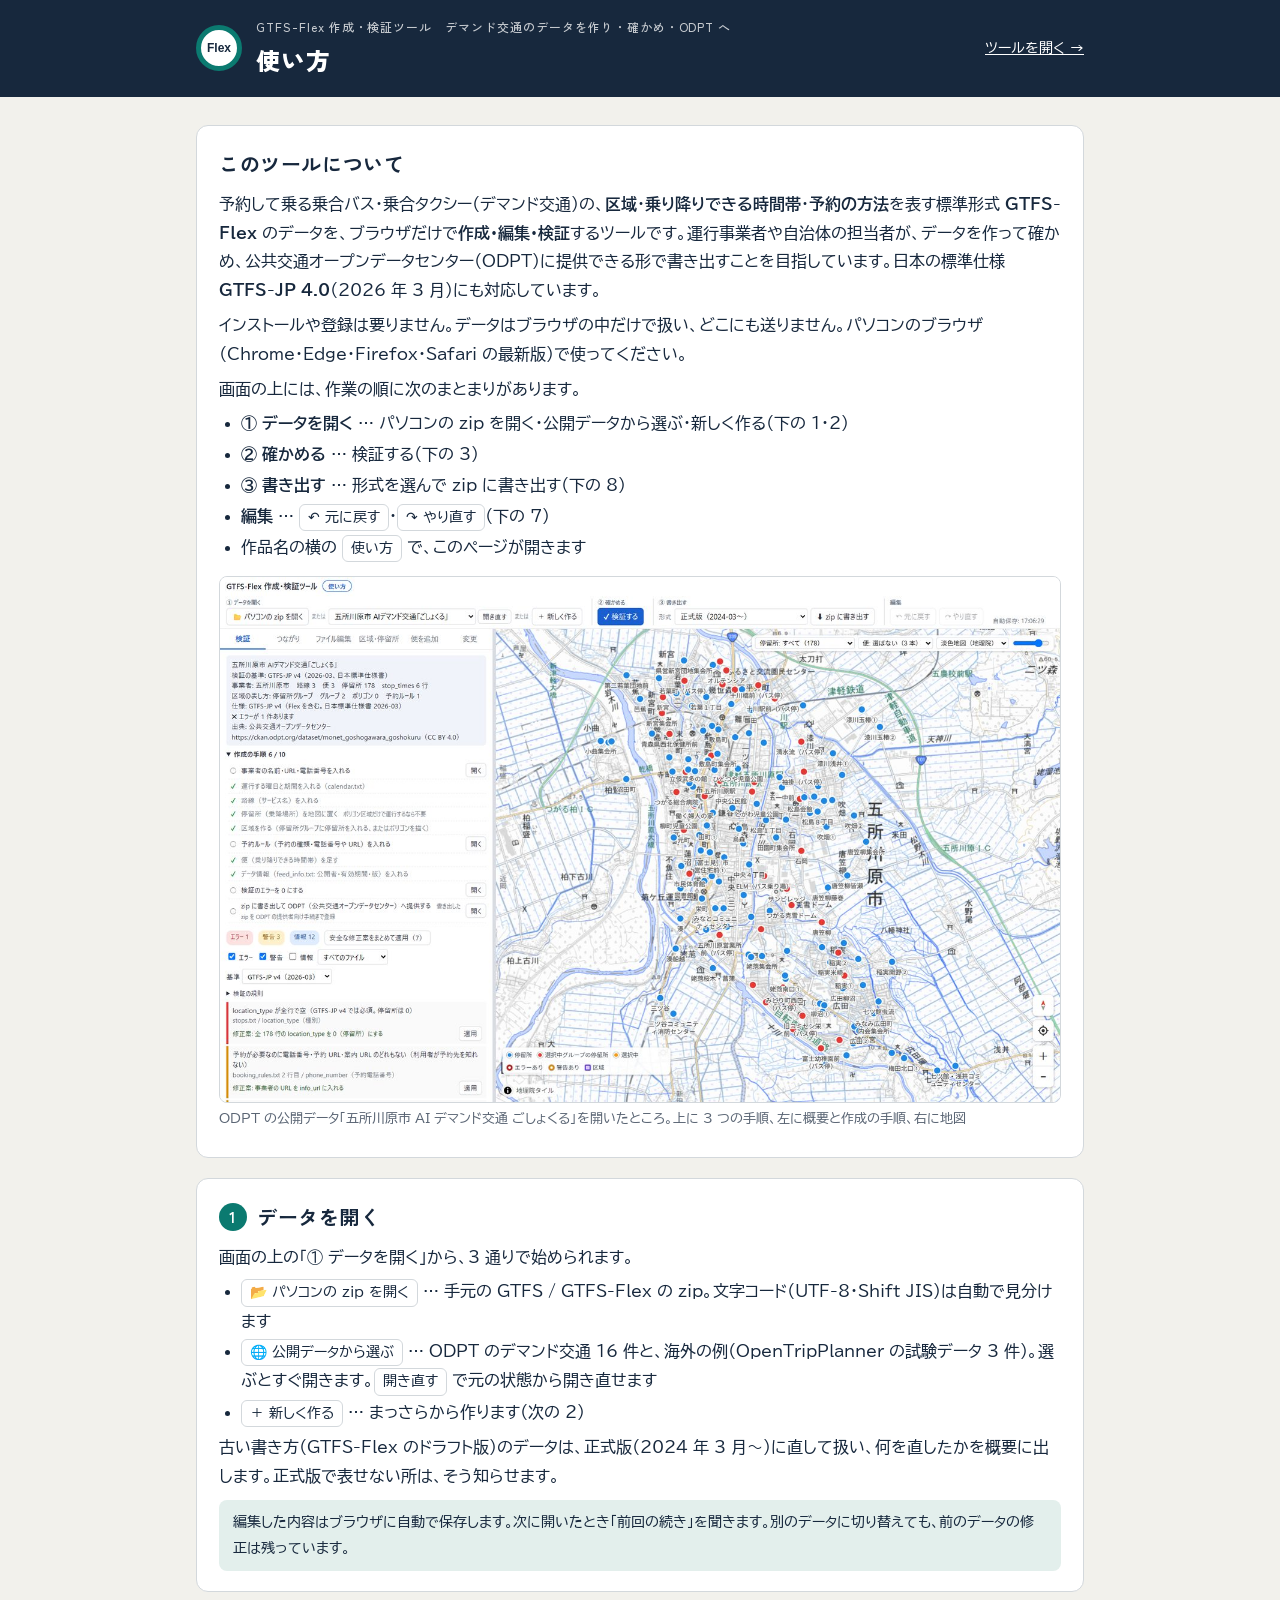
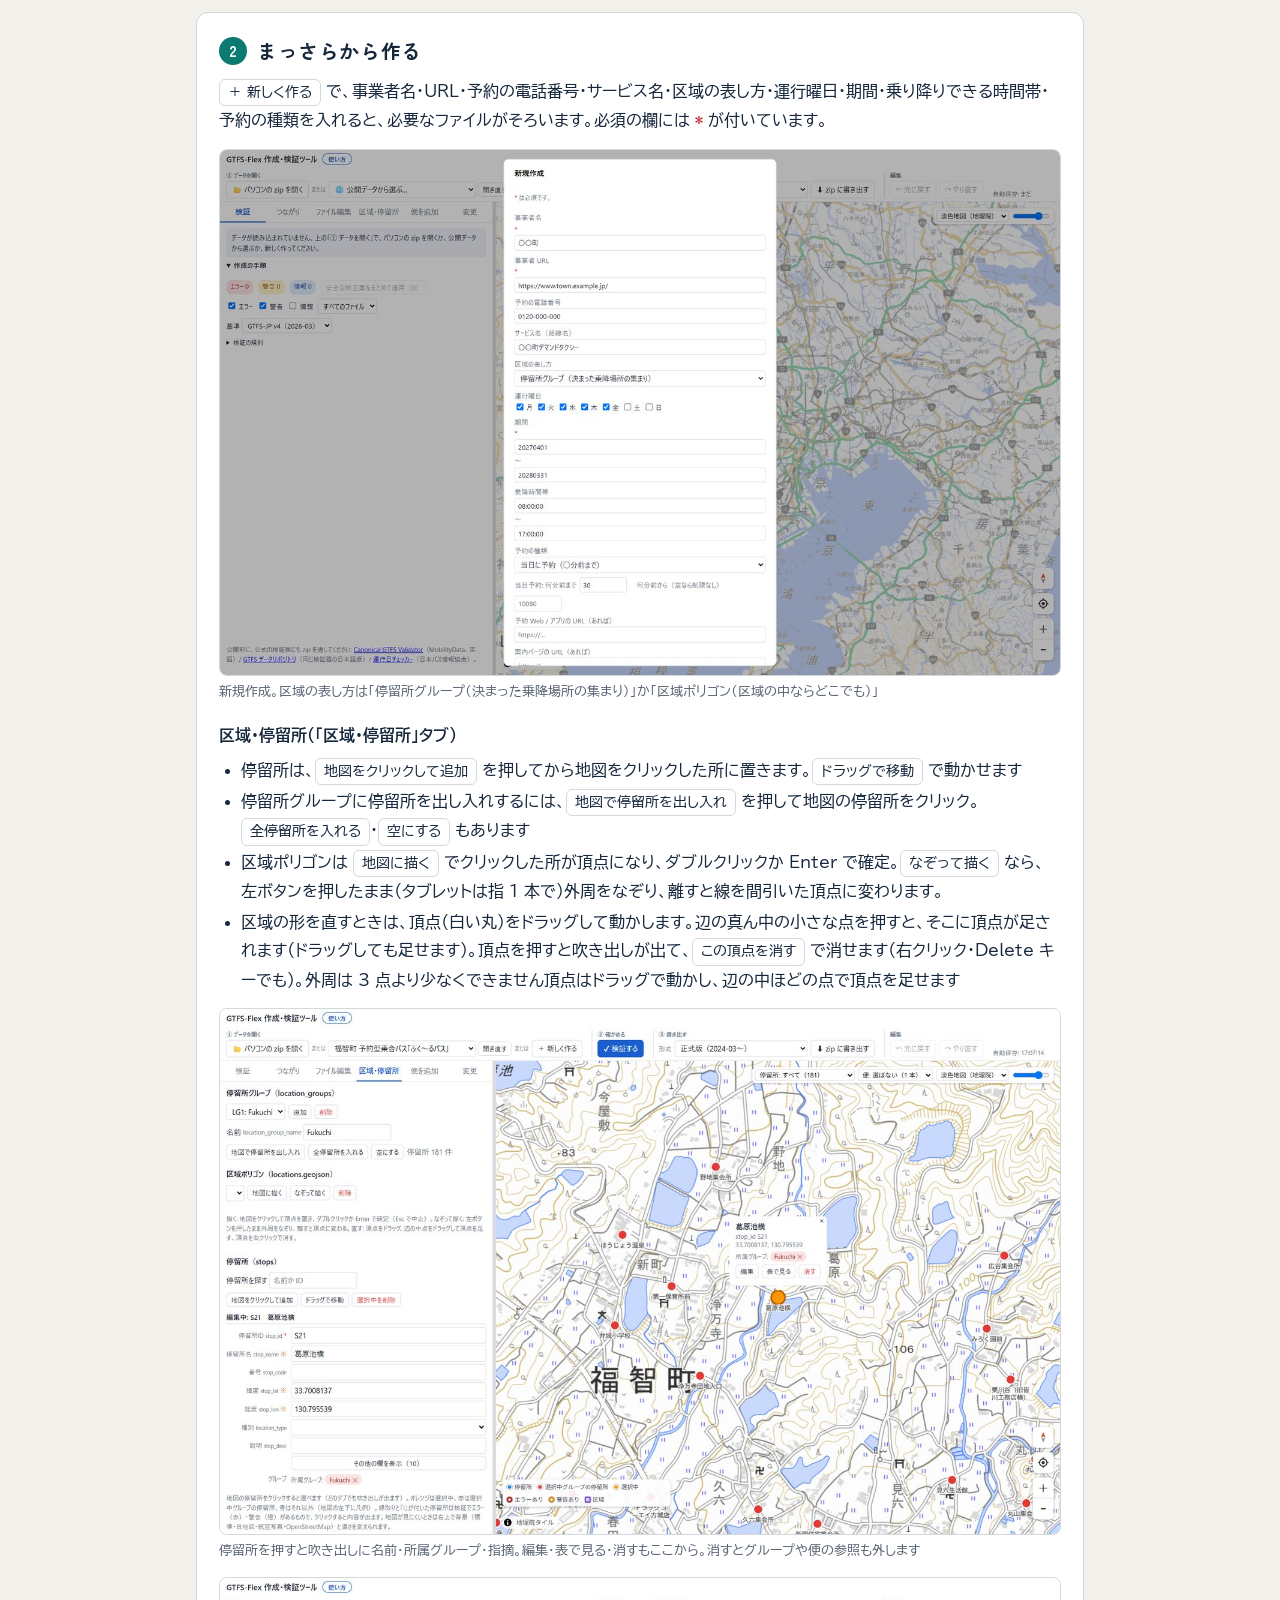
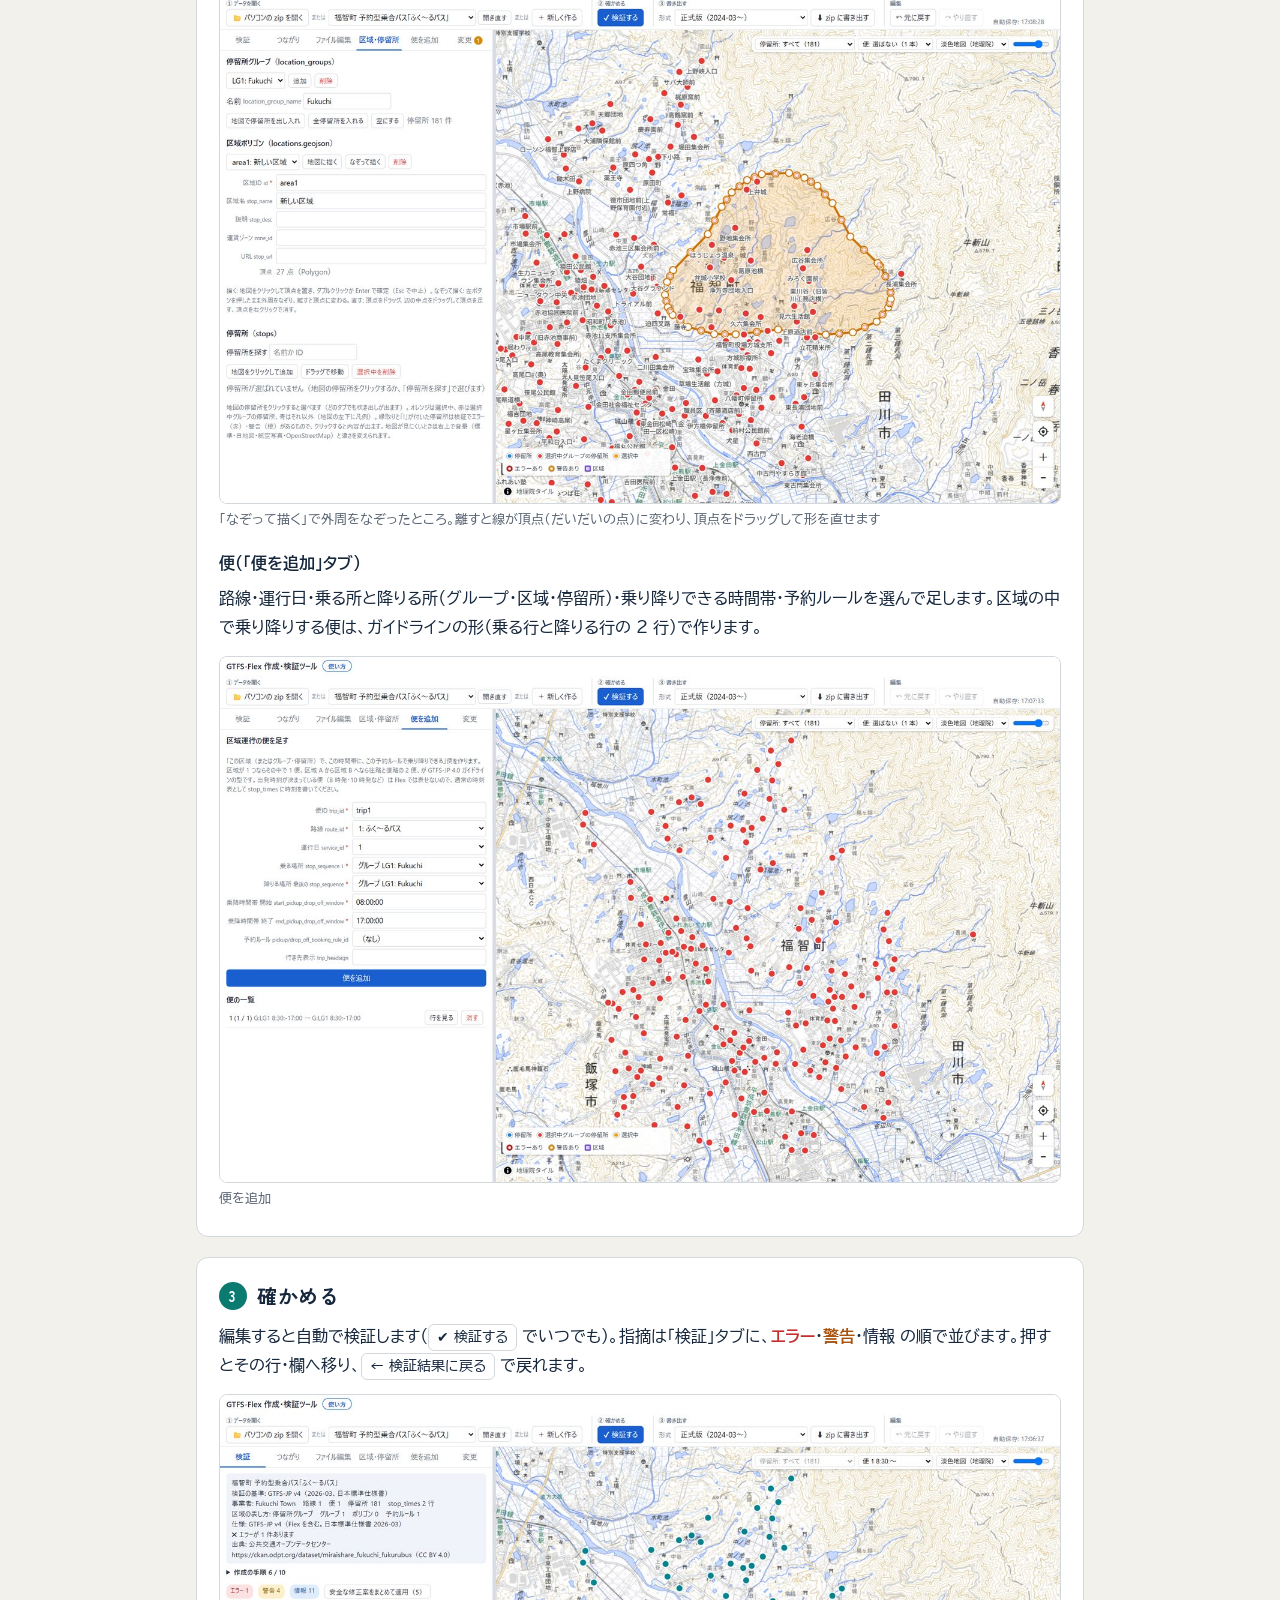
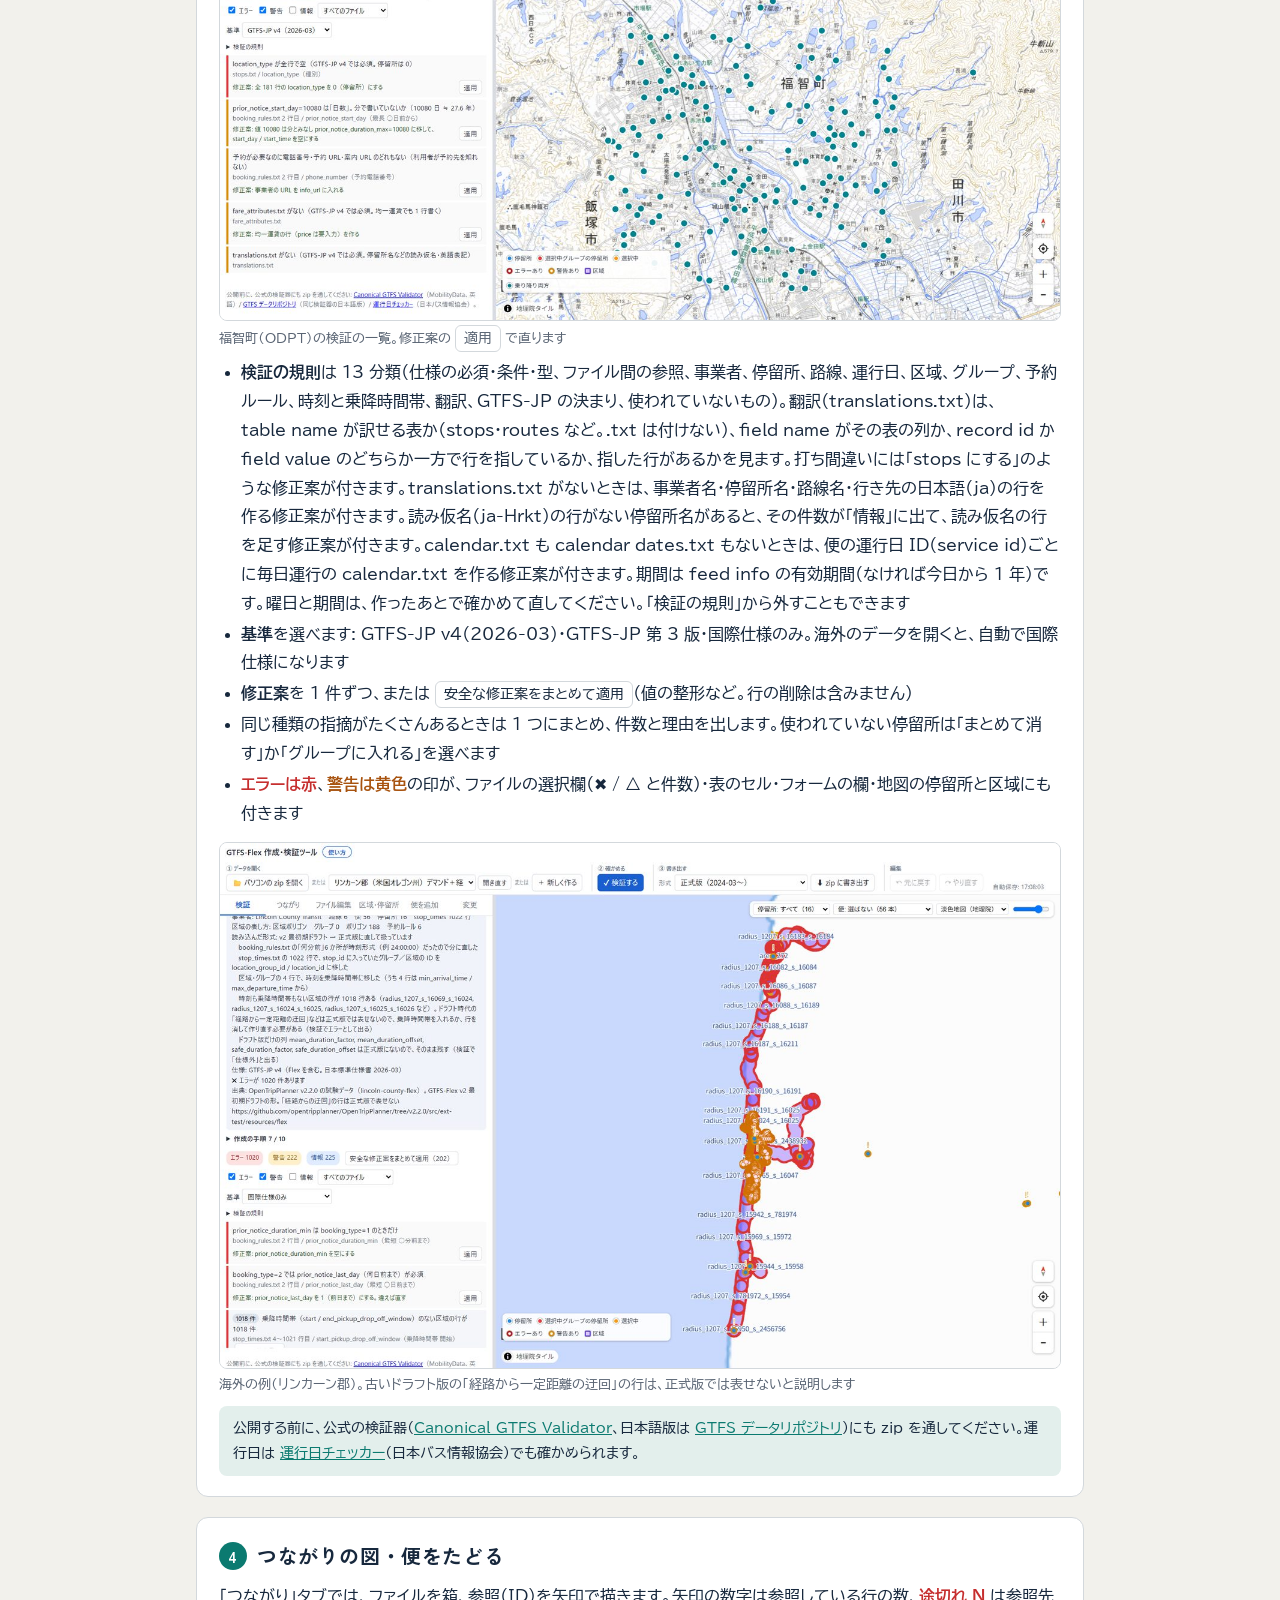
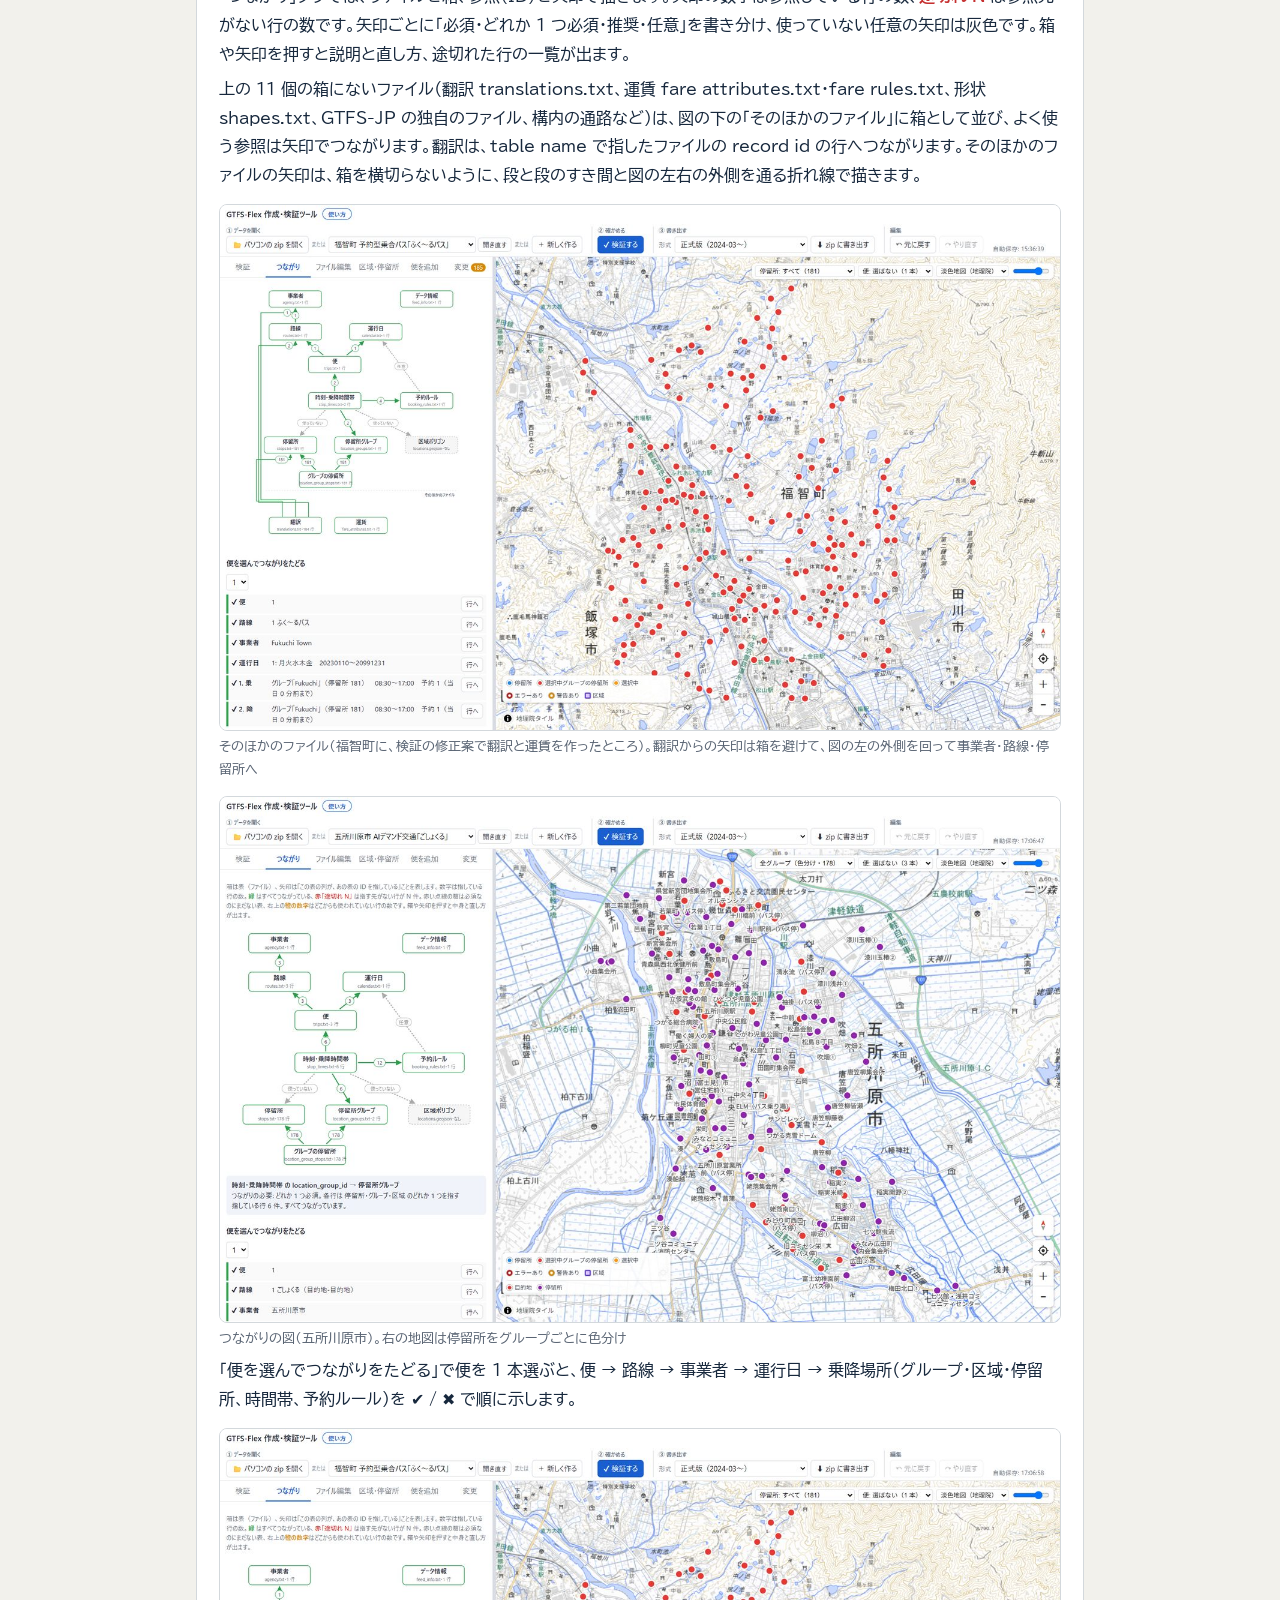
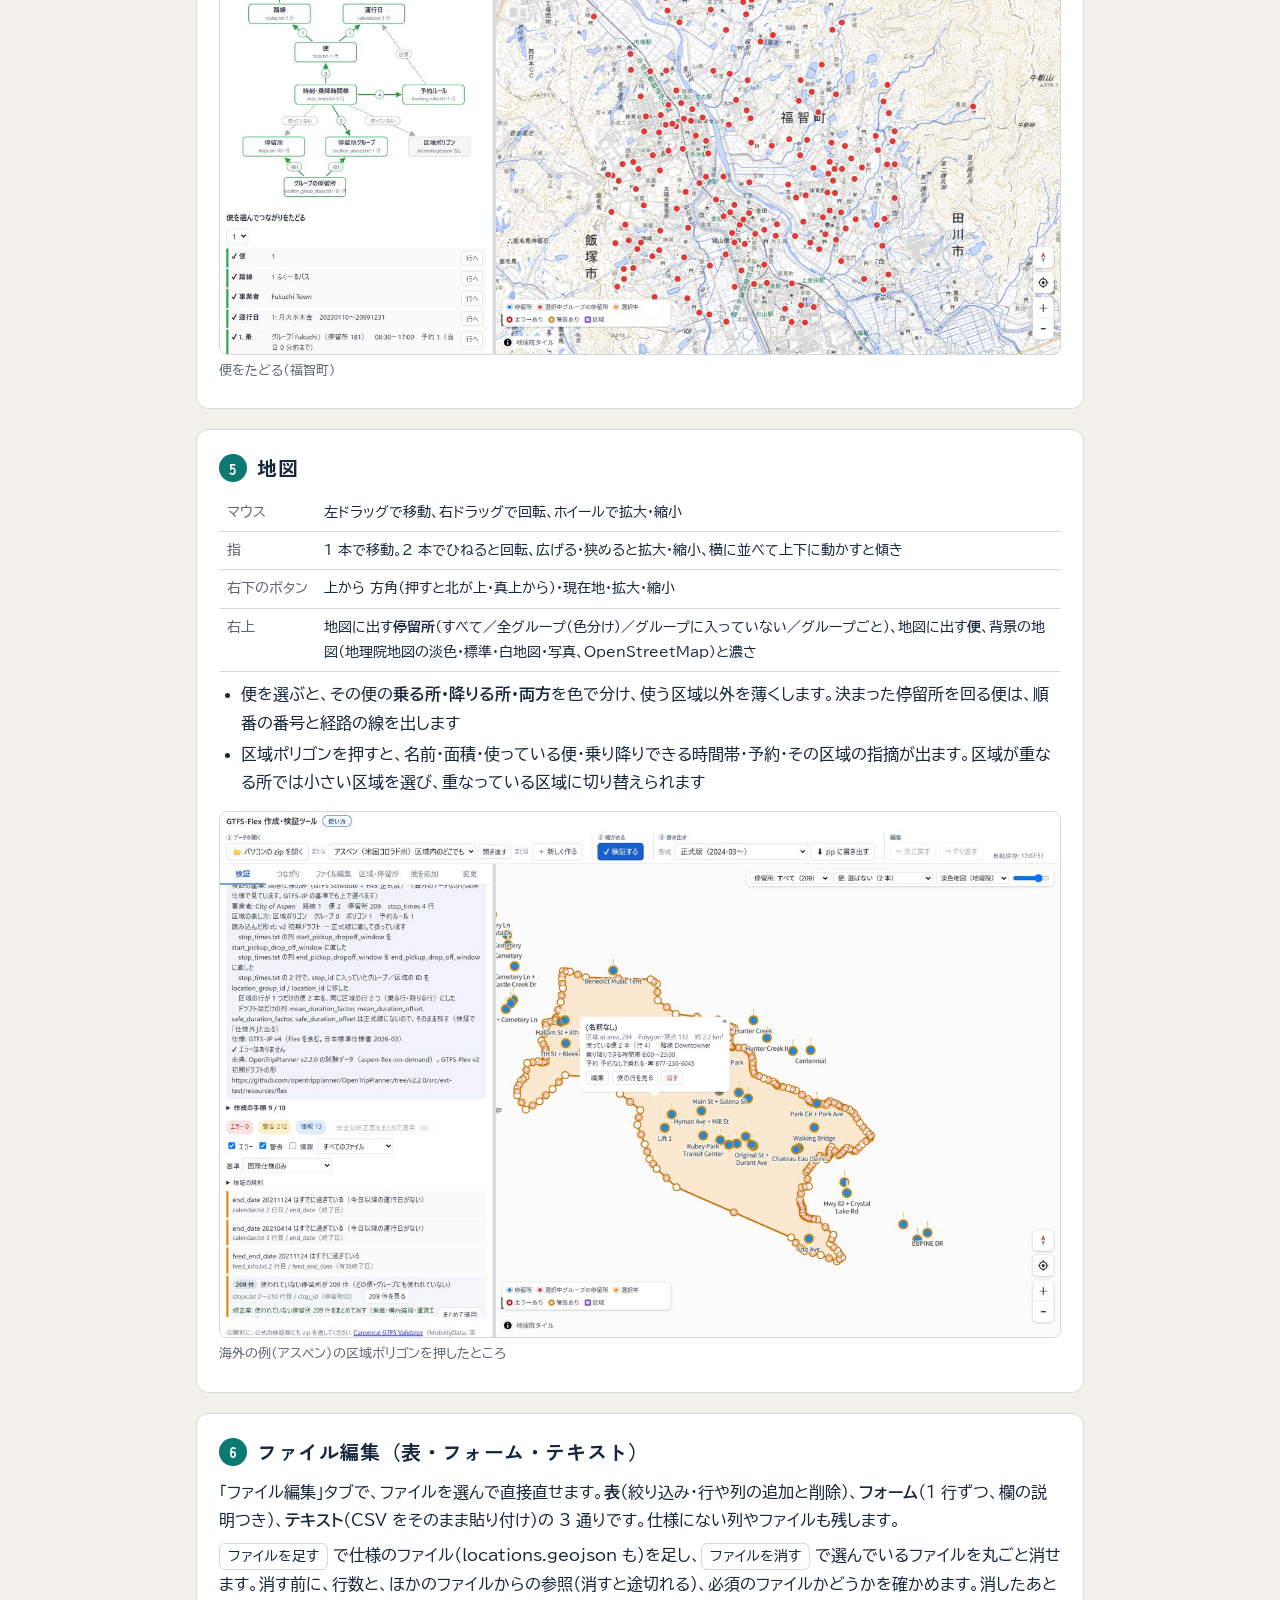
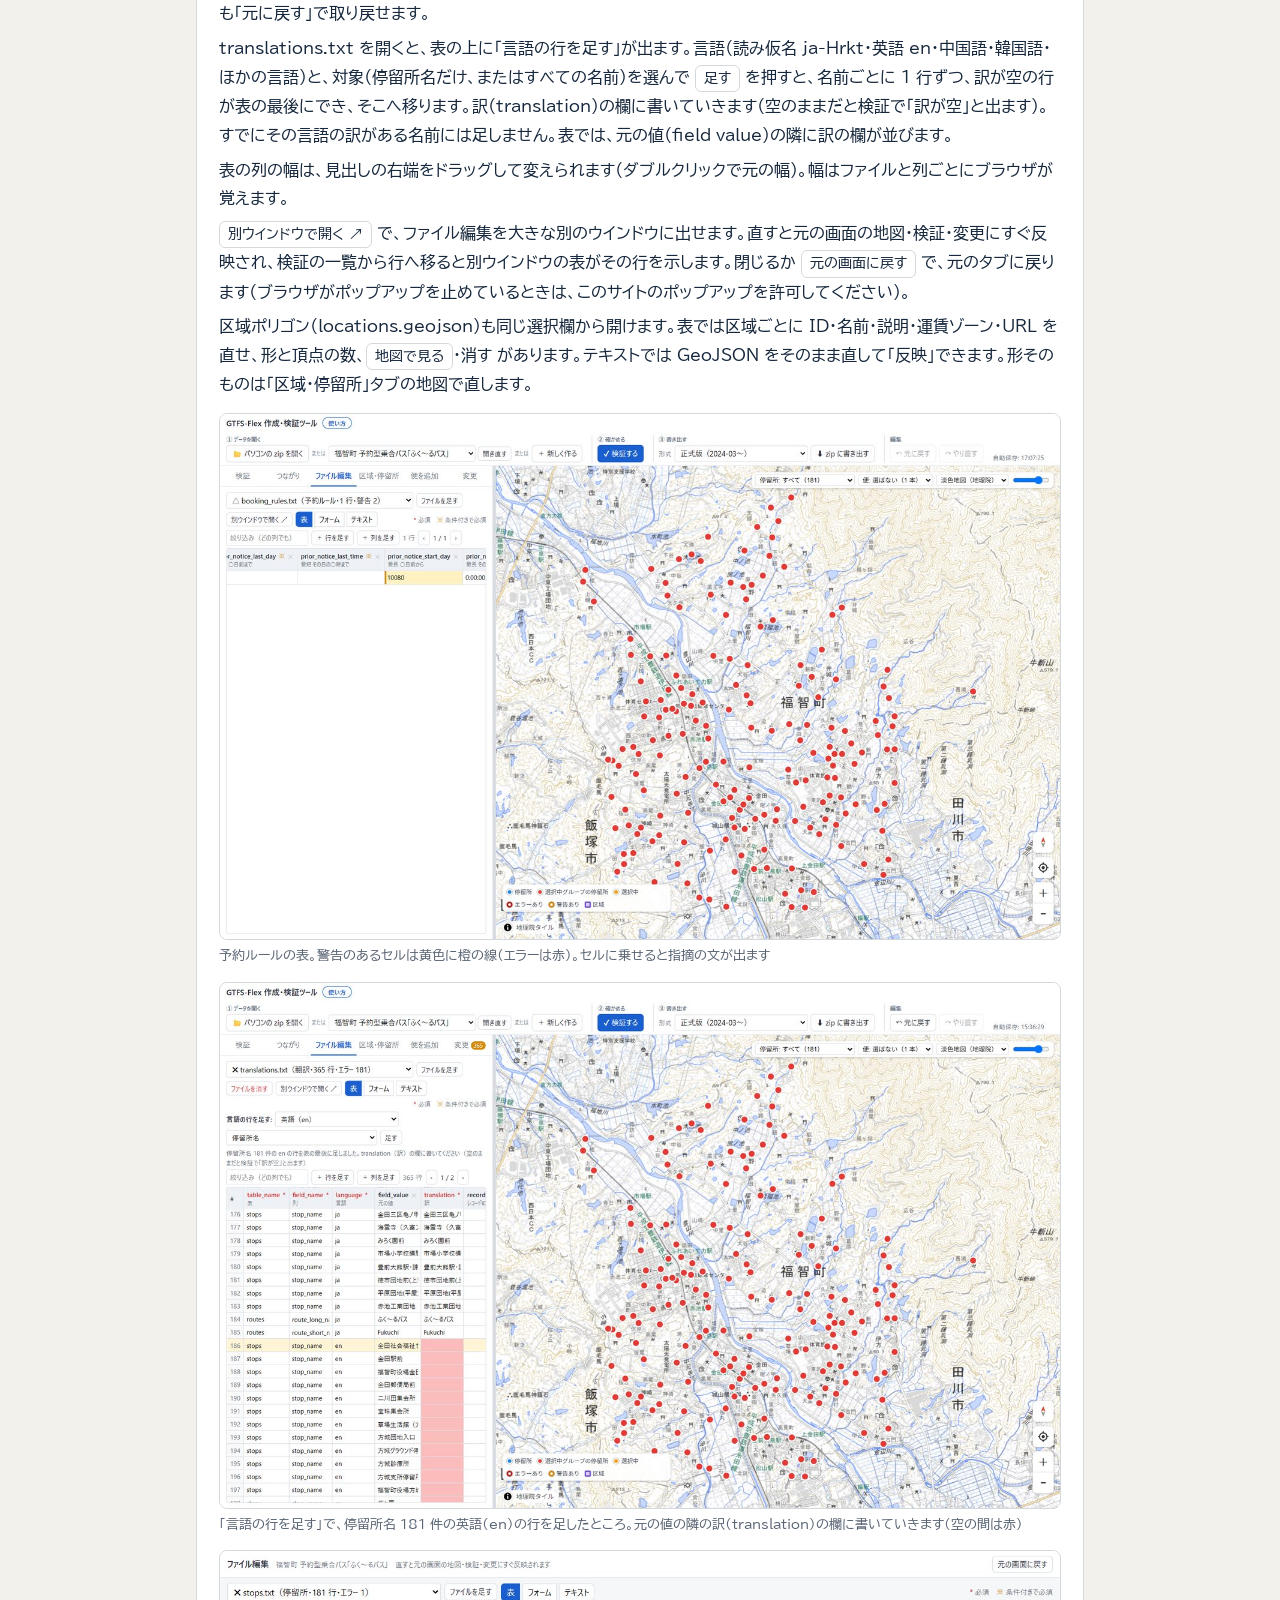
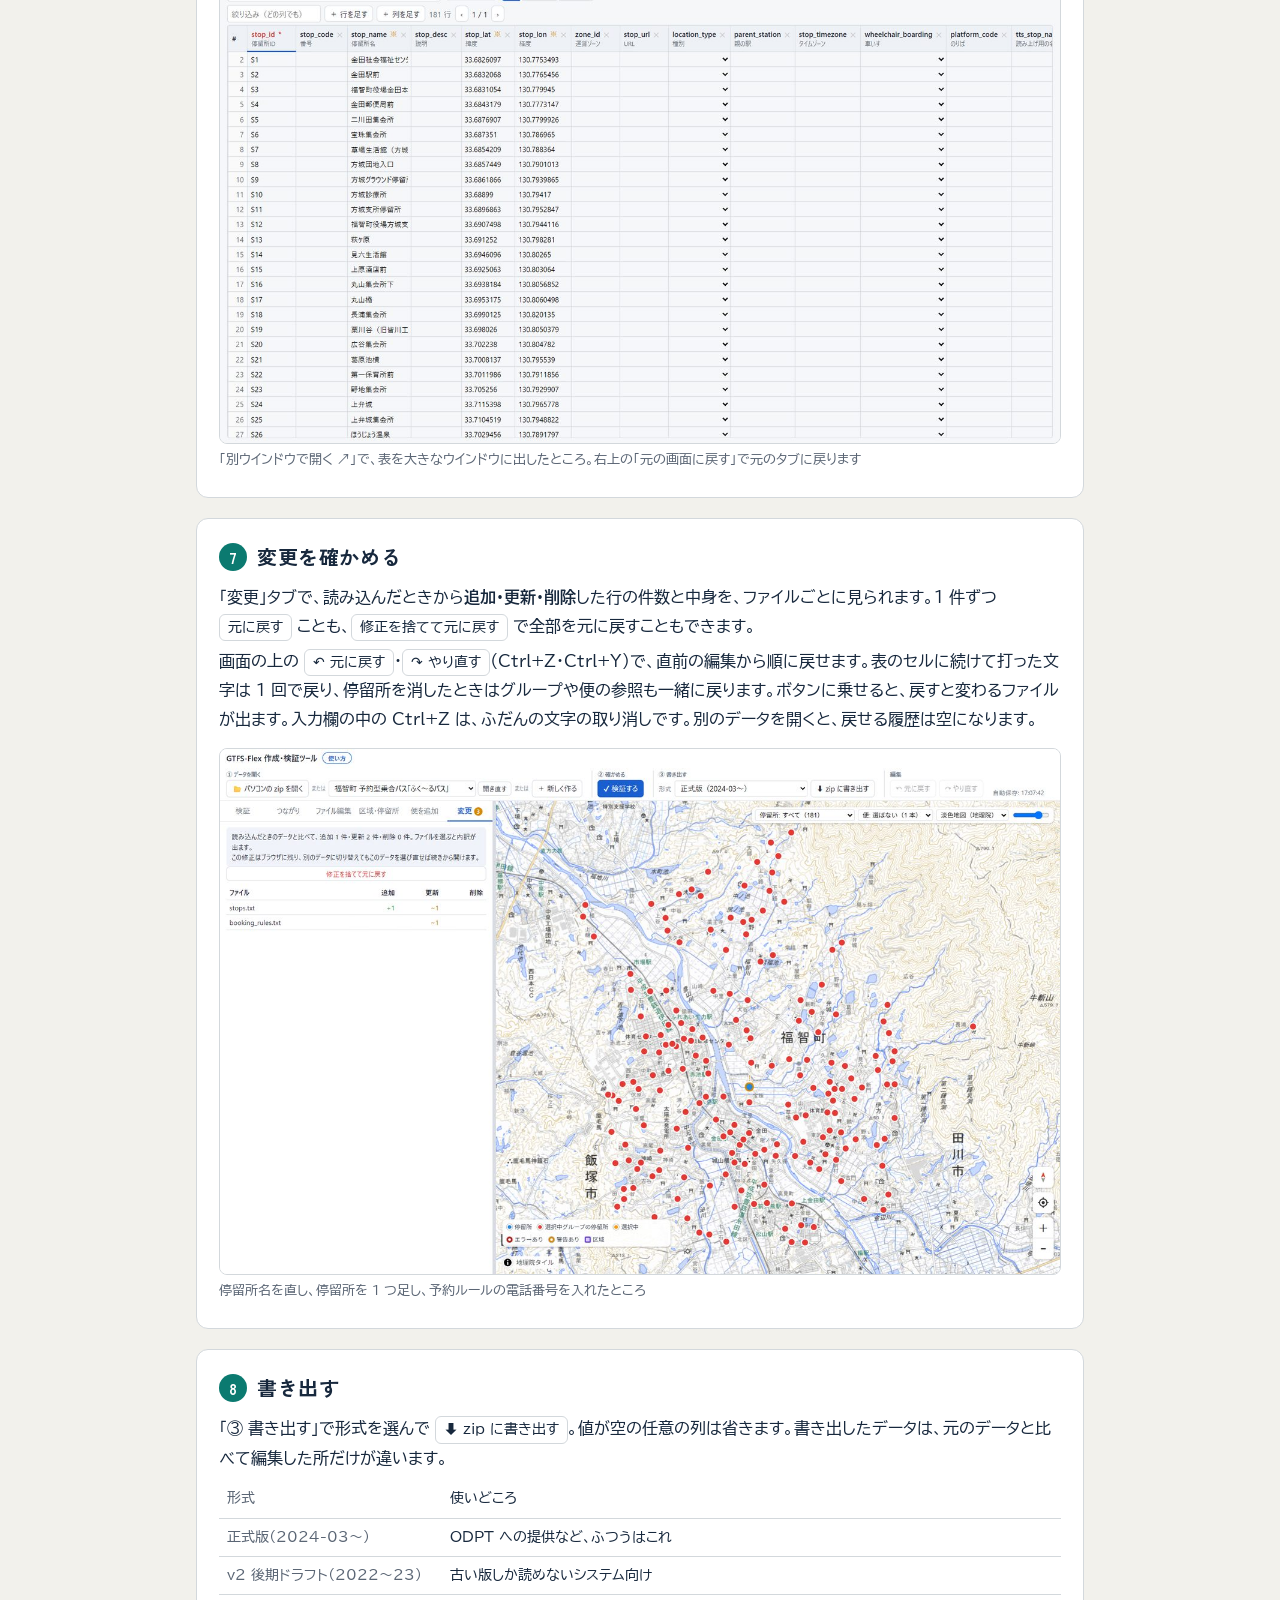
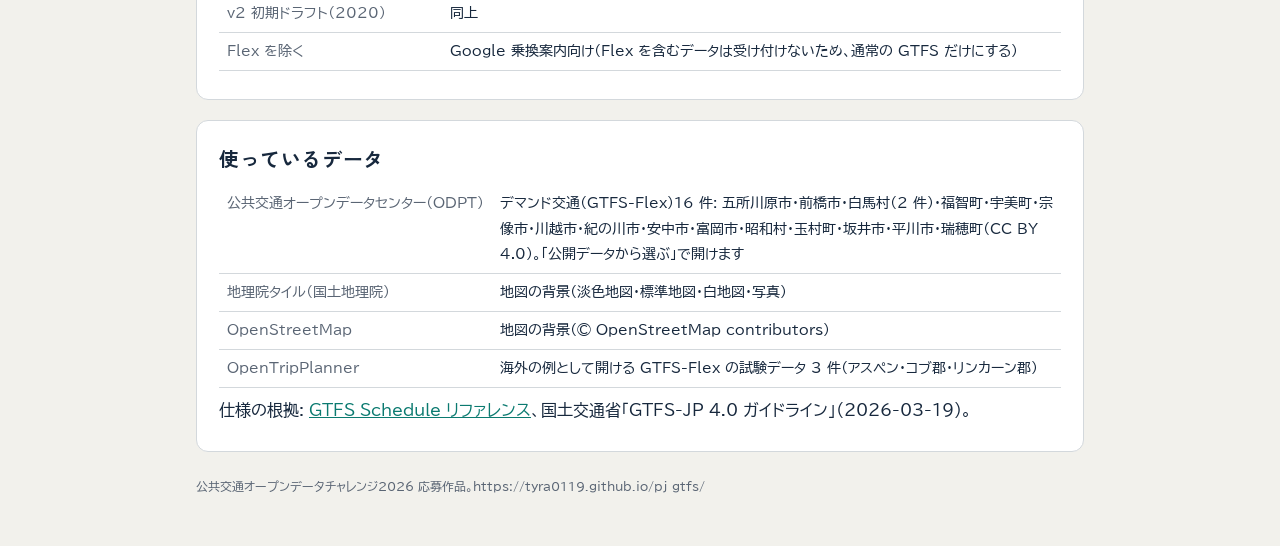
==== commit c728ef98: "運行日の表を作る修正案" ====
--- a/manual.html
+++ b/manual.html
@@ -114,7 +114,7 @@
   <p>編集すると自動で検証します（<span class="btn">✔ 検証する</span> でいつでも）。指摘は「検証」タブに、<span class="err">エラー</span>・<span class="warn">警告</span>・情報 の順で並びます。押すとその行・欄へ移り、<span class="btn">← 検証結果に戻る</span> で戻れます。</p>
   <figure><img src="manual/02_validate.jpg" alt="検証の一覧と、便を選んだ地図" loading="lazy"><figcaption>福智町（ODPT）の検証の一覧。修正案の <span class="btn">適用</span> で直ります</figcaption></figure>
   <ul>
-    <li><b>検証の規則</b>は 13 分類（仕様の必須・条件・型、ファイル間の参照、事業者、停留所、路線、運行日、区域、グループ、予約ルール、時刻と乗降時間帯、翻訳、GTFS-JP の決まり、使われていないもの）。翻訳（translations.txt）は、table_name が訳せる表か（stops・routes など。.txt は付けない）、field_name がその表の列か、record_id か field_value のどちらか一方で行を指しているか、指した行があるかを見ます。打ち間違いには「stops にする」のような修正案が付きます。translations.txt がないときは、事業者名・停留所名・路線名・行き先の日本語（ja）の行を作る修正案が付きます。読み仮名（ja-Hrkt）の行がない停留所名があると、その件数が「情報」に出て、読み仮名の行を足す修正案が付きます。「検証の規則」から外すこともできます</li>
+    <li><b>検証の規則</b>は 13 分類（仕様の必須・条件・型、ファイル間の参照、事業者、停留所、路線、運行日、区域、グループ、予約ルール、時刻と乗降時間帯、翻訳、GTFS-JP の決まり、使われていないもの）。翻訳（translations.txt）は、table_name が訳せる表か（stops・routes など。.txt は付けない）、field_name がその表の列か、record_id か field_value のどちらか一方で行を指しているか、指した行があるかを見ます。打ち間違いには「stops にする」のような修正案が付きます。translations.txt がないときは、事業者名・停留所名・路線名・行き先の日本語（ja）の行を作る修正案が付きます。読み仮名（ja-Hrkt）の行がない停留所名があると、その件数が「情報」に出て、読み仮名の行を足す修正案が付きます。calendar.txt も calendar_dates.txt もないときは、便の運行日 ID（service_id）ごとに毎日運行の calendar.txt を作る修正案が付きます。期間は feed_info の有効期間（なければ今日から 1 年）です。曜日と期間は、作ったあとで確かめて直してください。「検証の規則」から外すこともできます</li>
     <li><b>基準</b>を選べます: GTFS-JP v4（2026-03）・GTFS-JP 第 3 版・国際仕様のみ。海外のデータを開くと、自動で国際仕様になります</li>
     <li><b>修正案</b>を 1 件ずつ、または <span class="btn">安全な修正案をまとめて適用</span>（値の整形など。行の削除は含みません）</li>
     <li>同じ種類の指摘がたくさんあるときは 1 つにまとめ、件数と理由を出します。使われていない停留所は「まとめて消す」か「グループに入れる」を選べます</li>
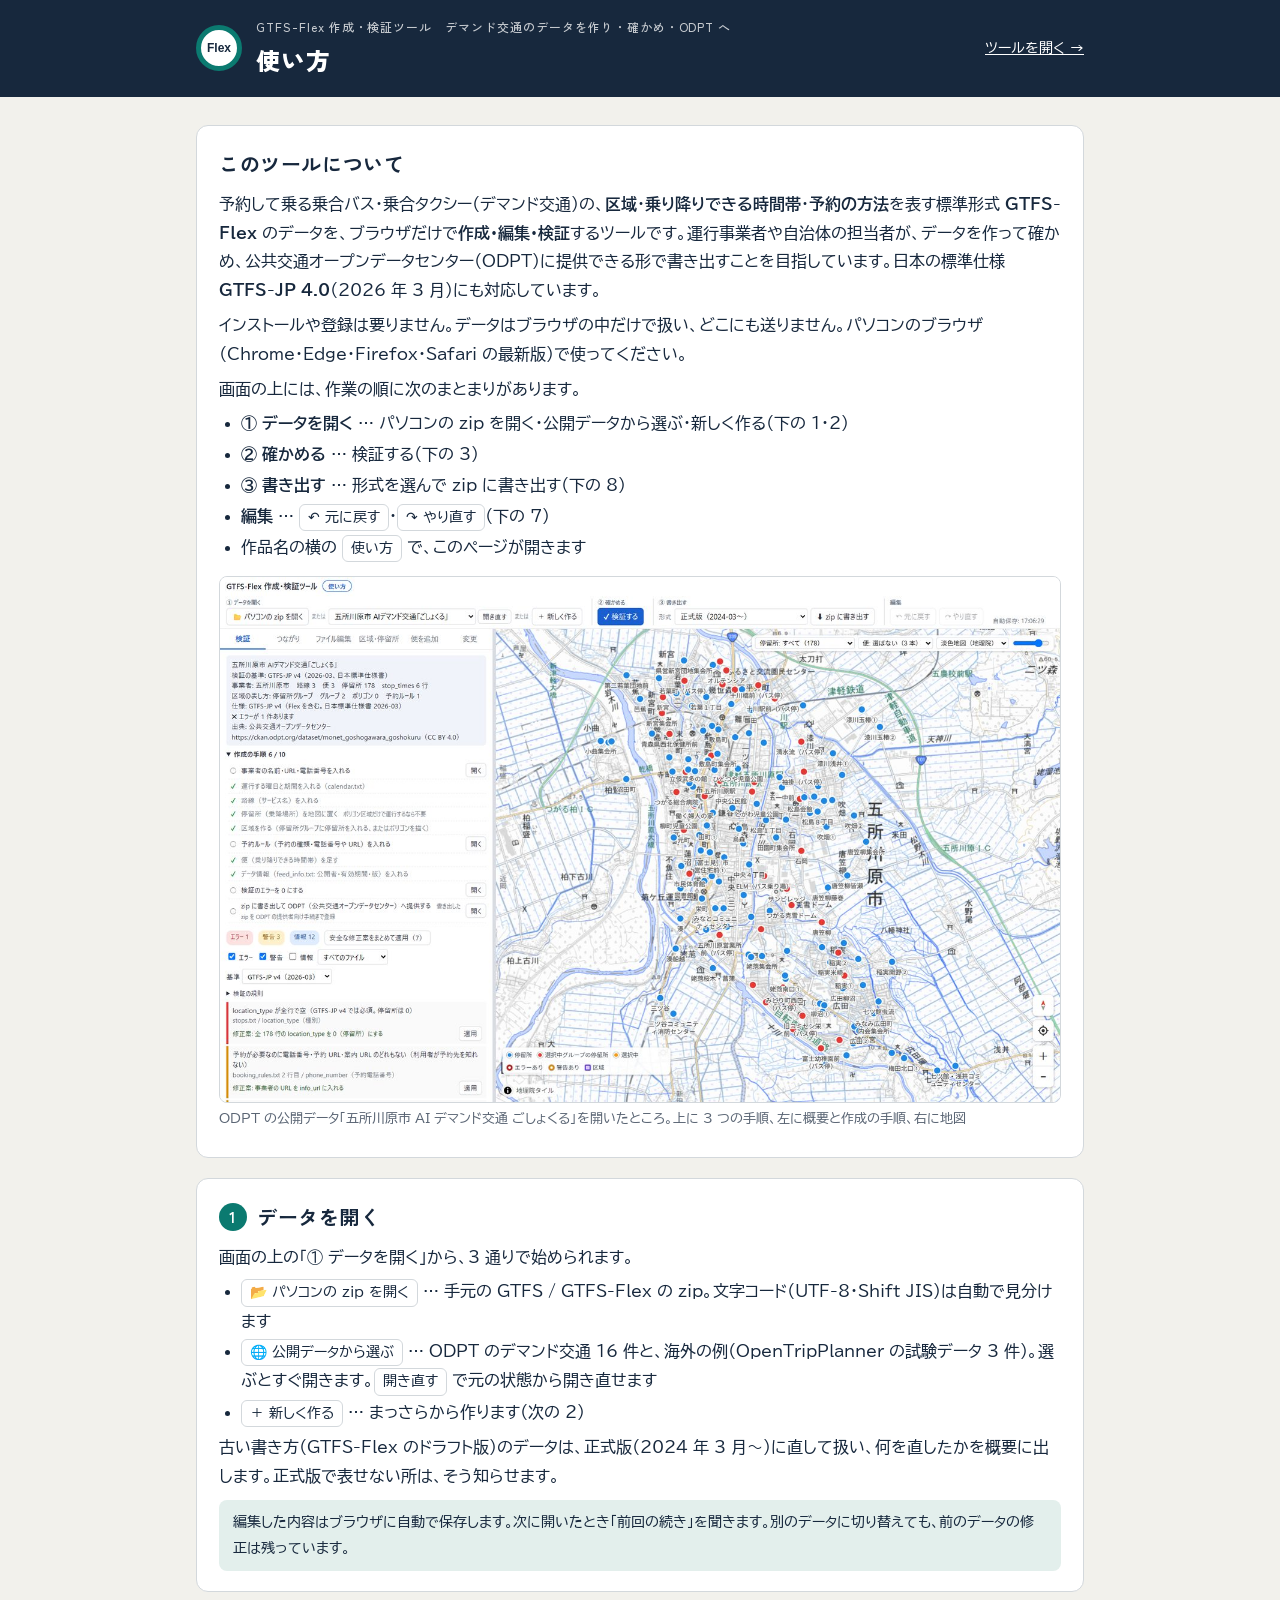
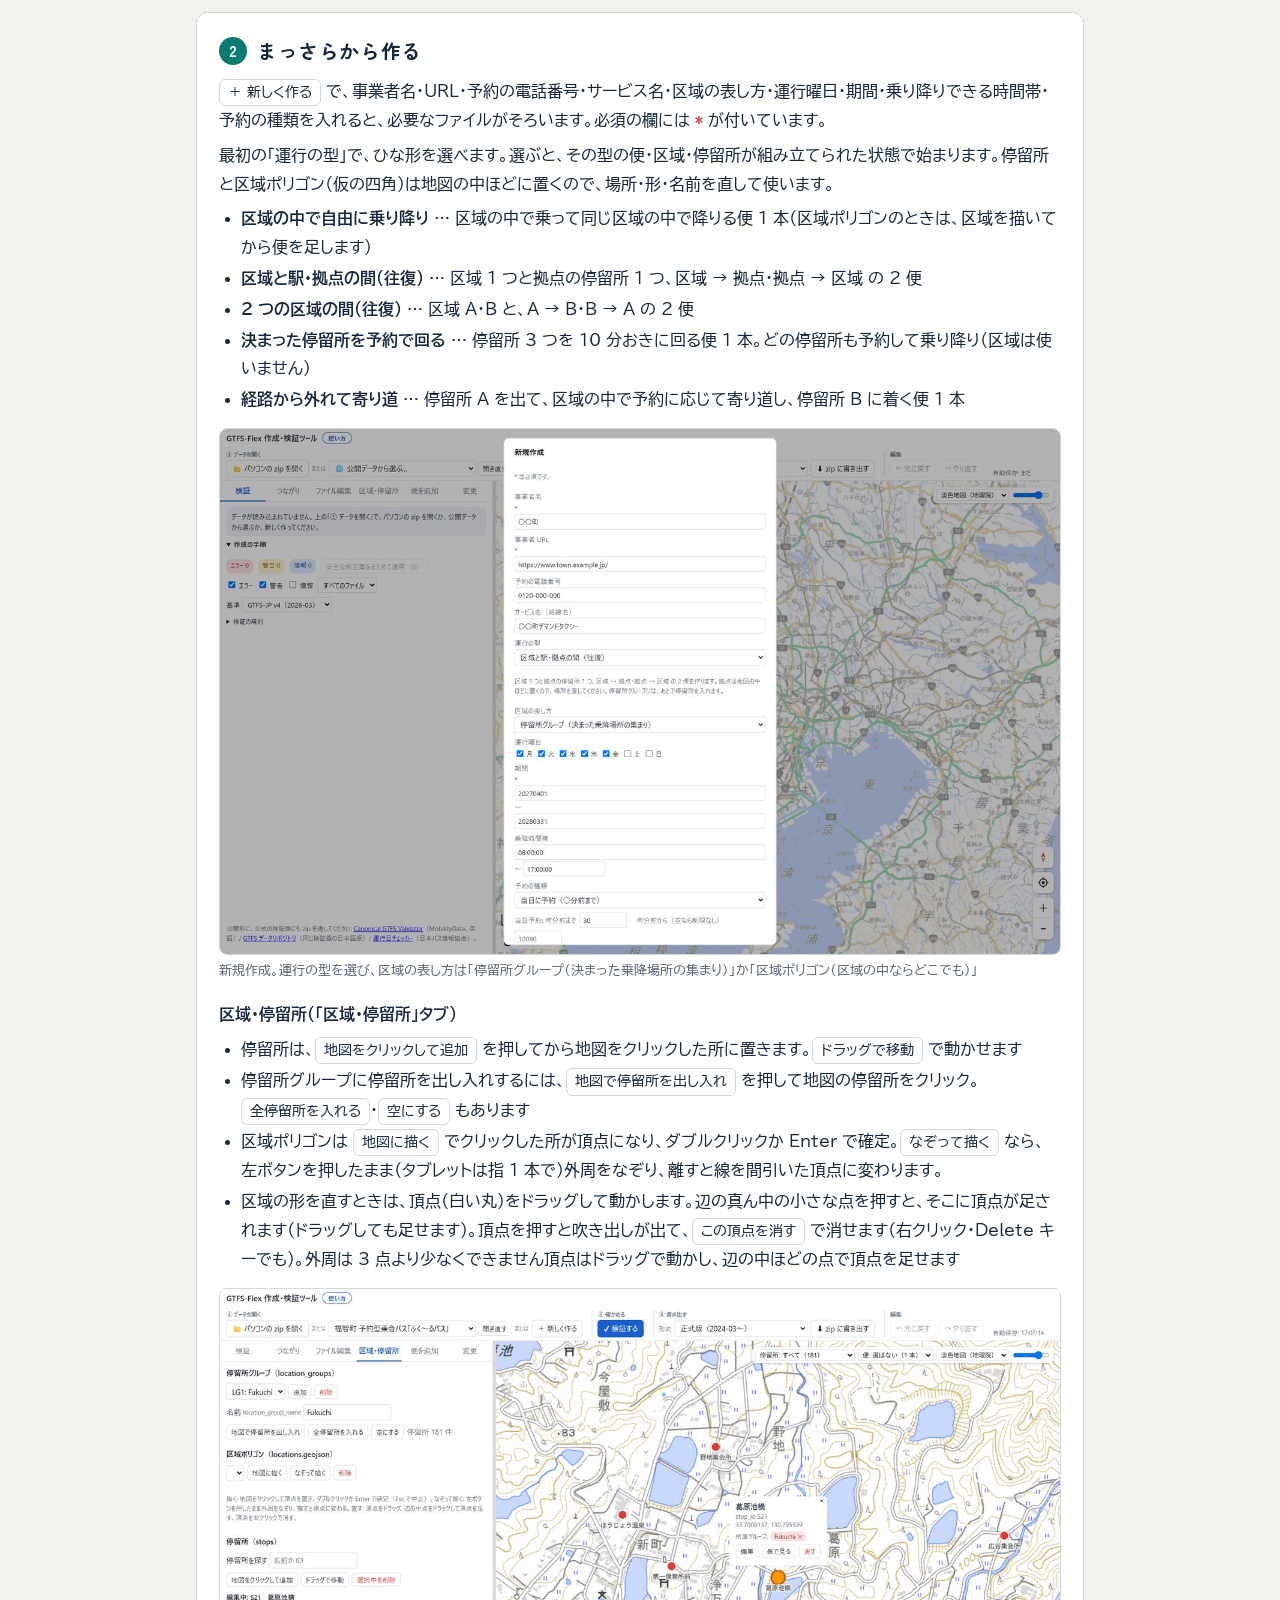
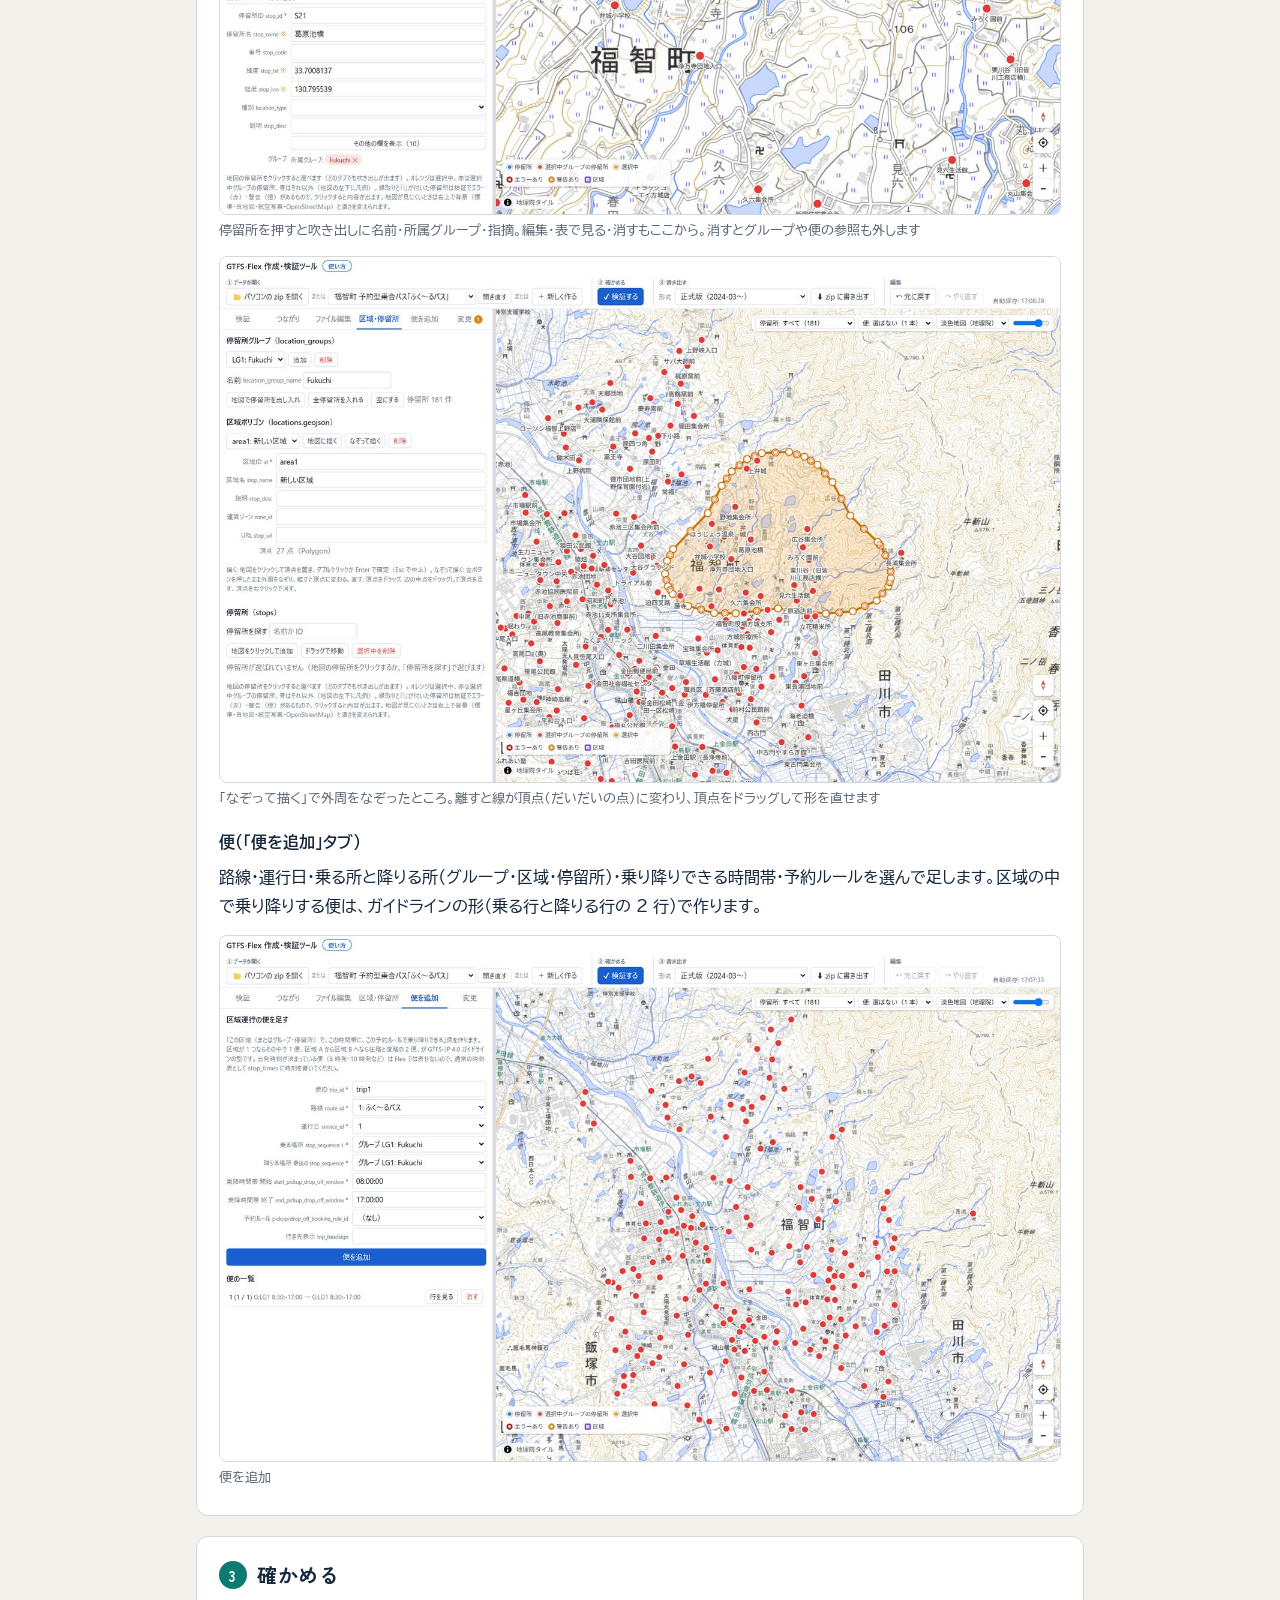
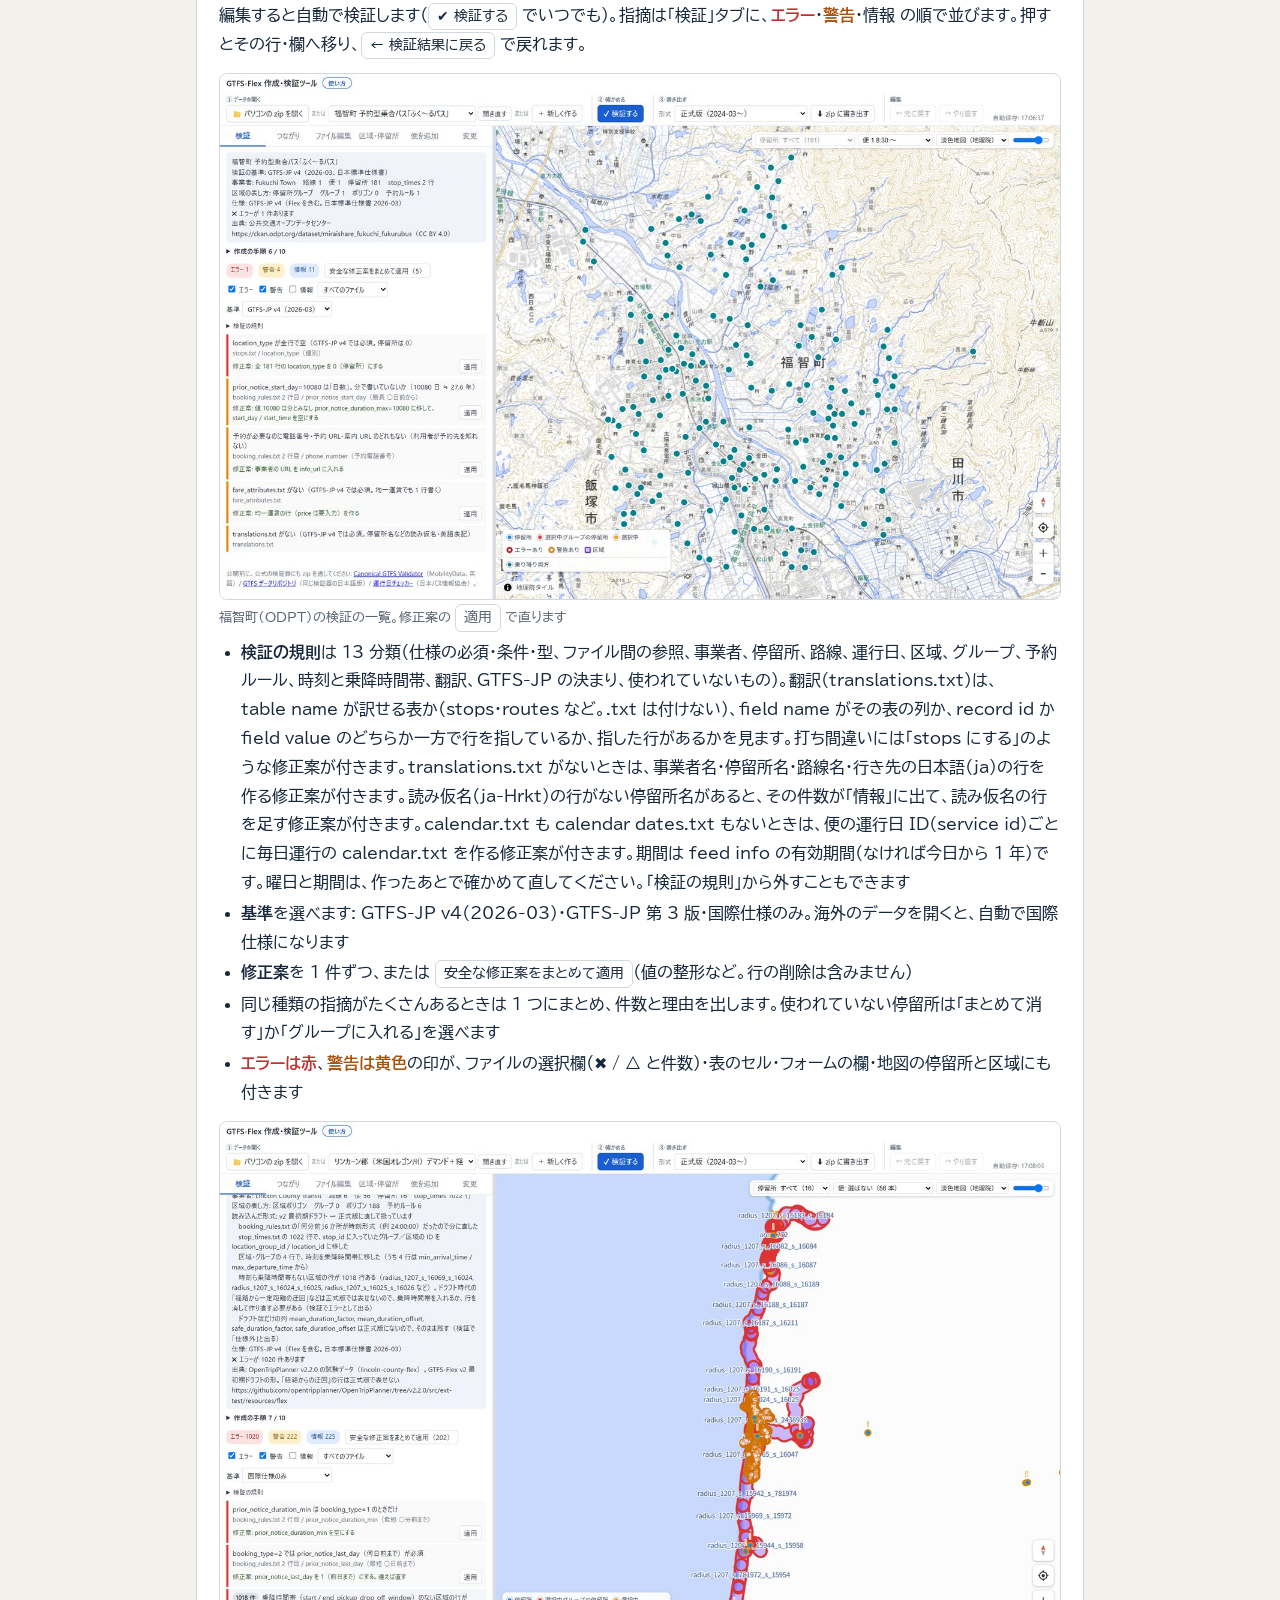
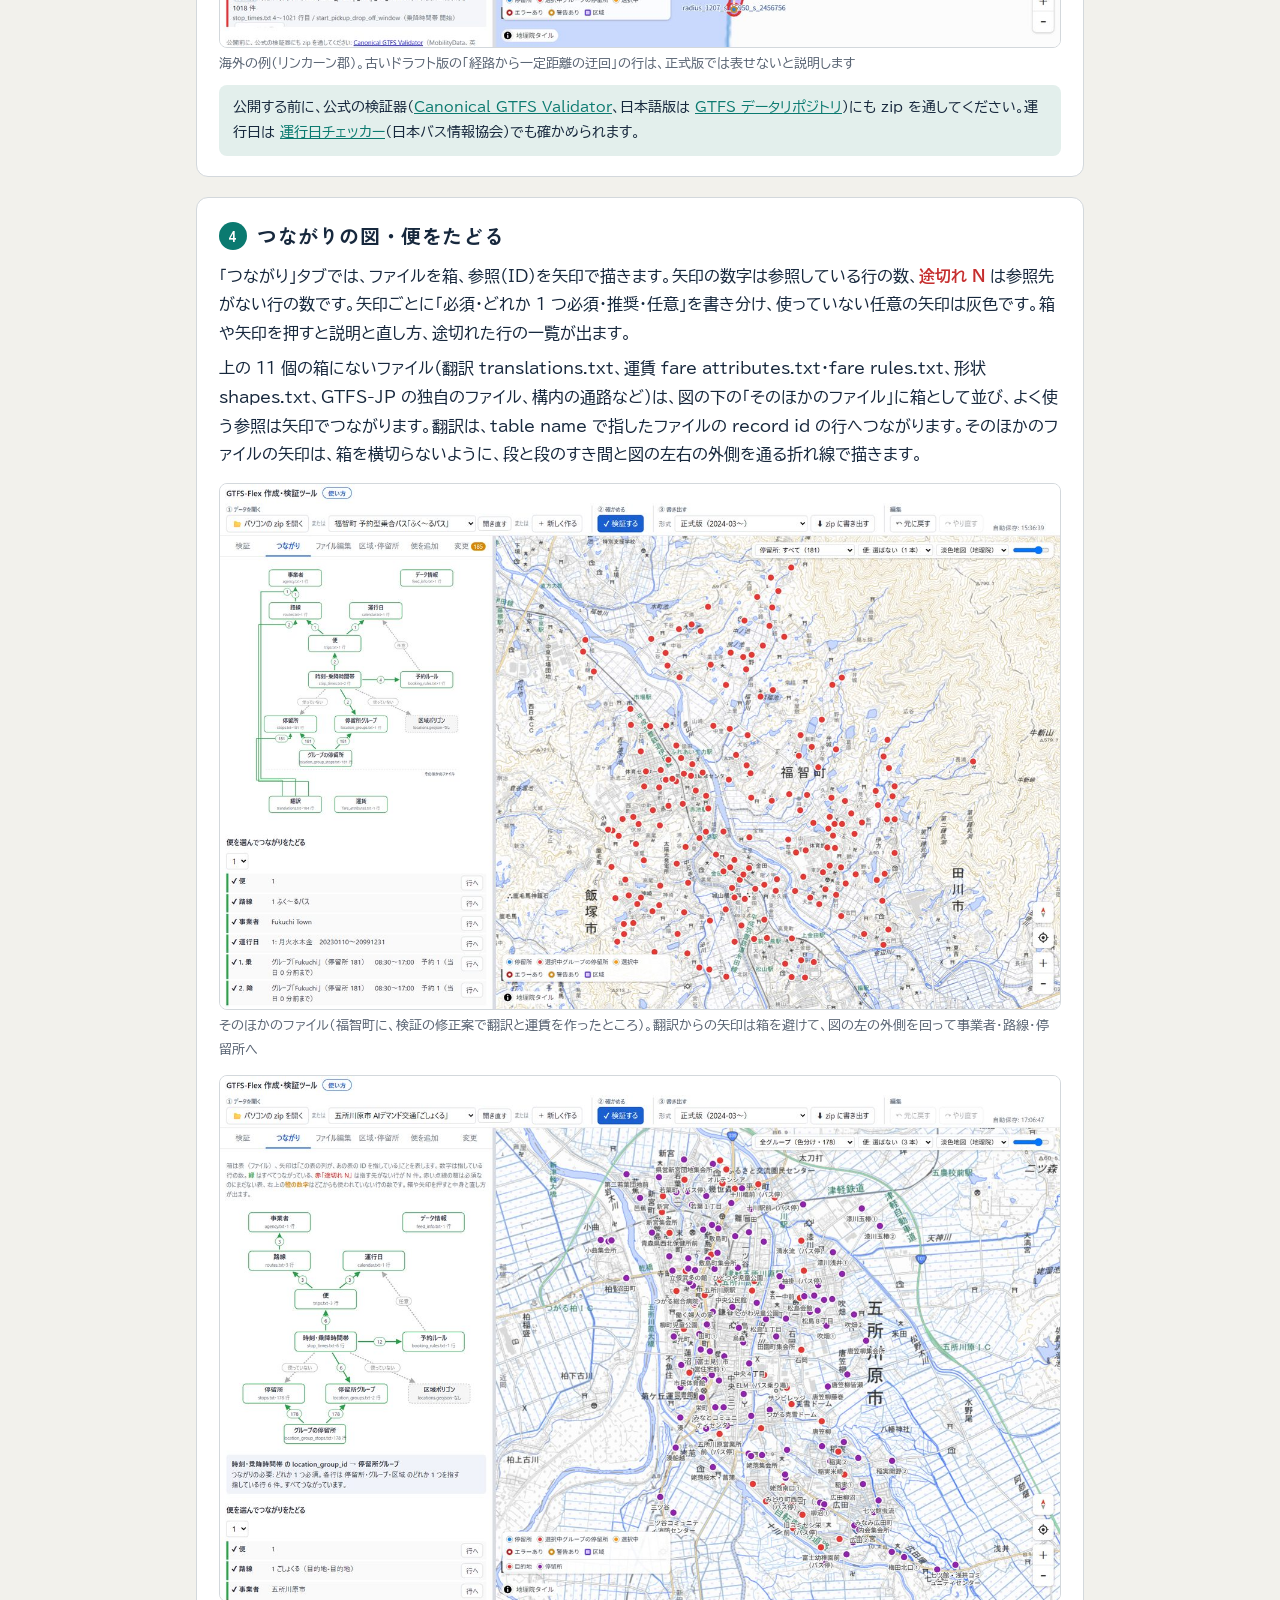
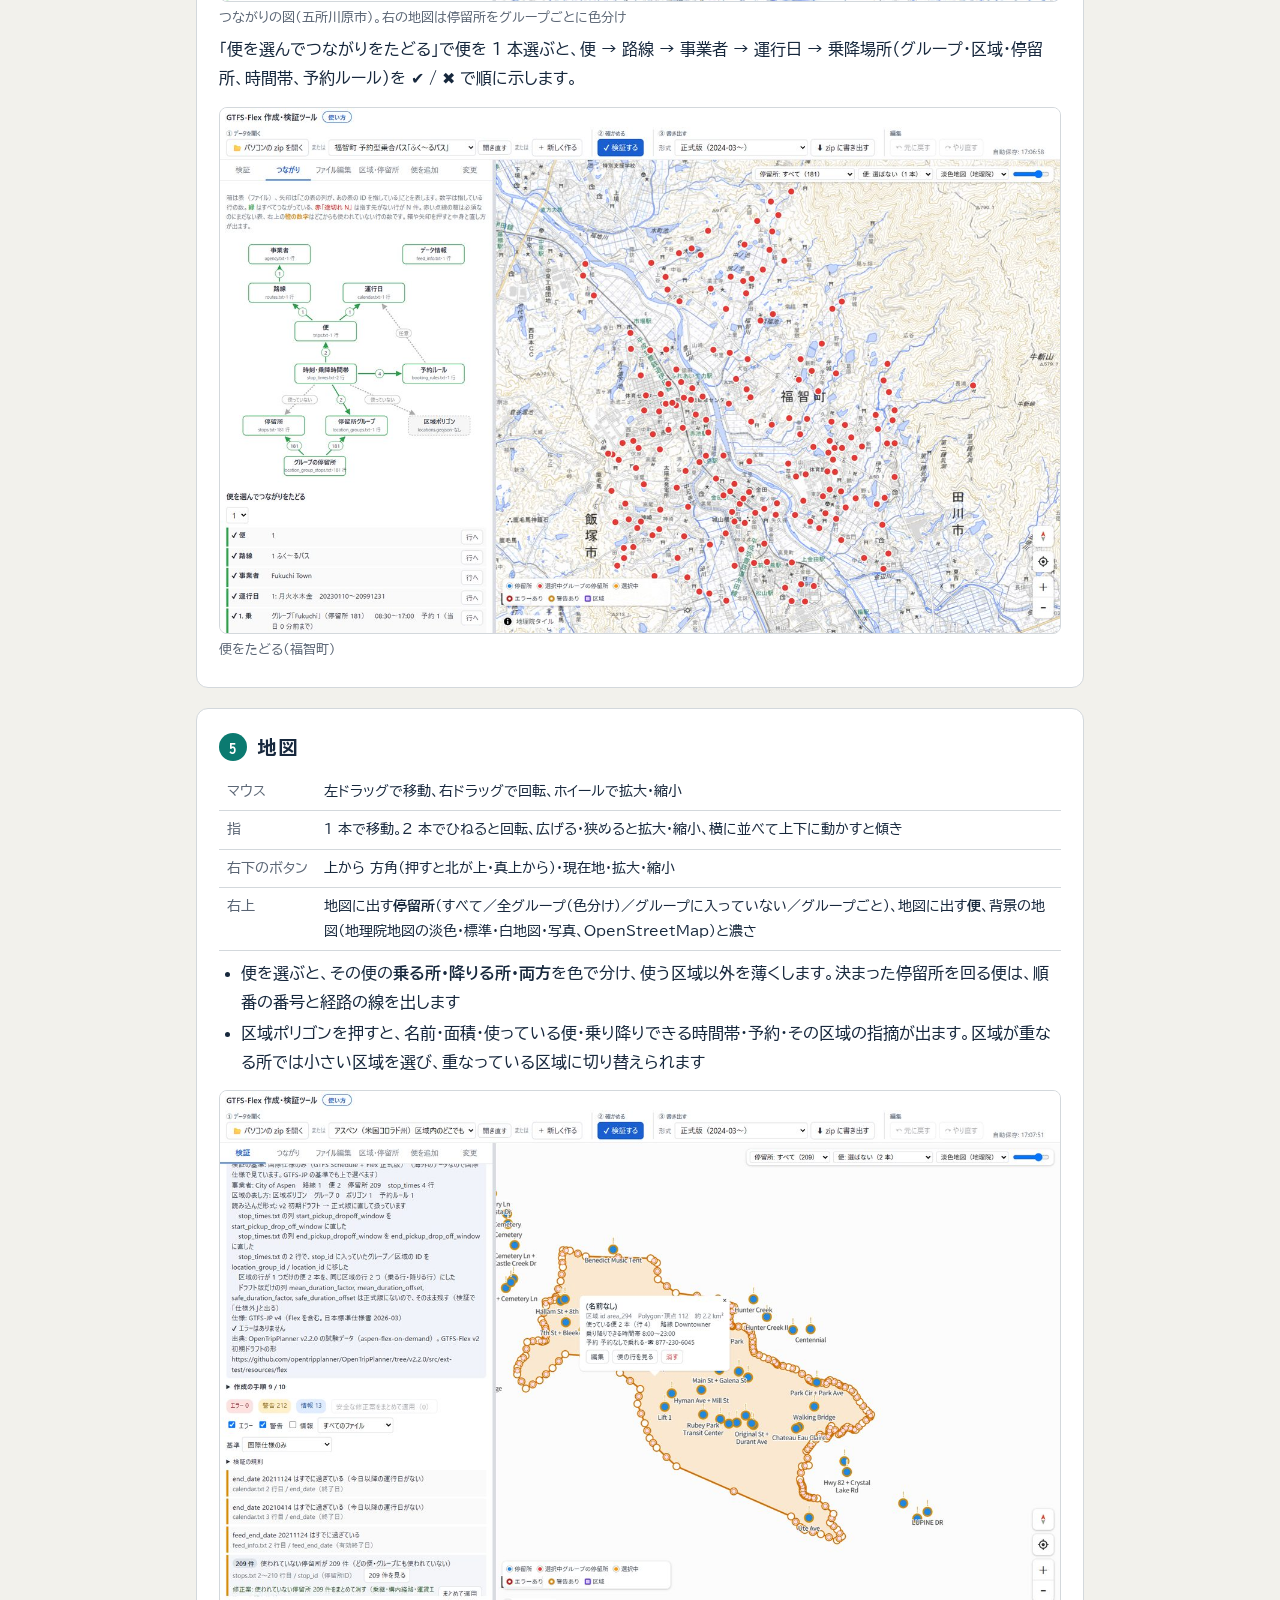
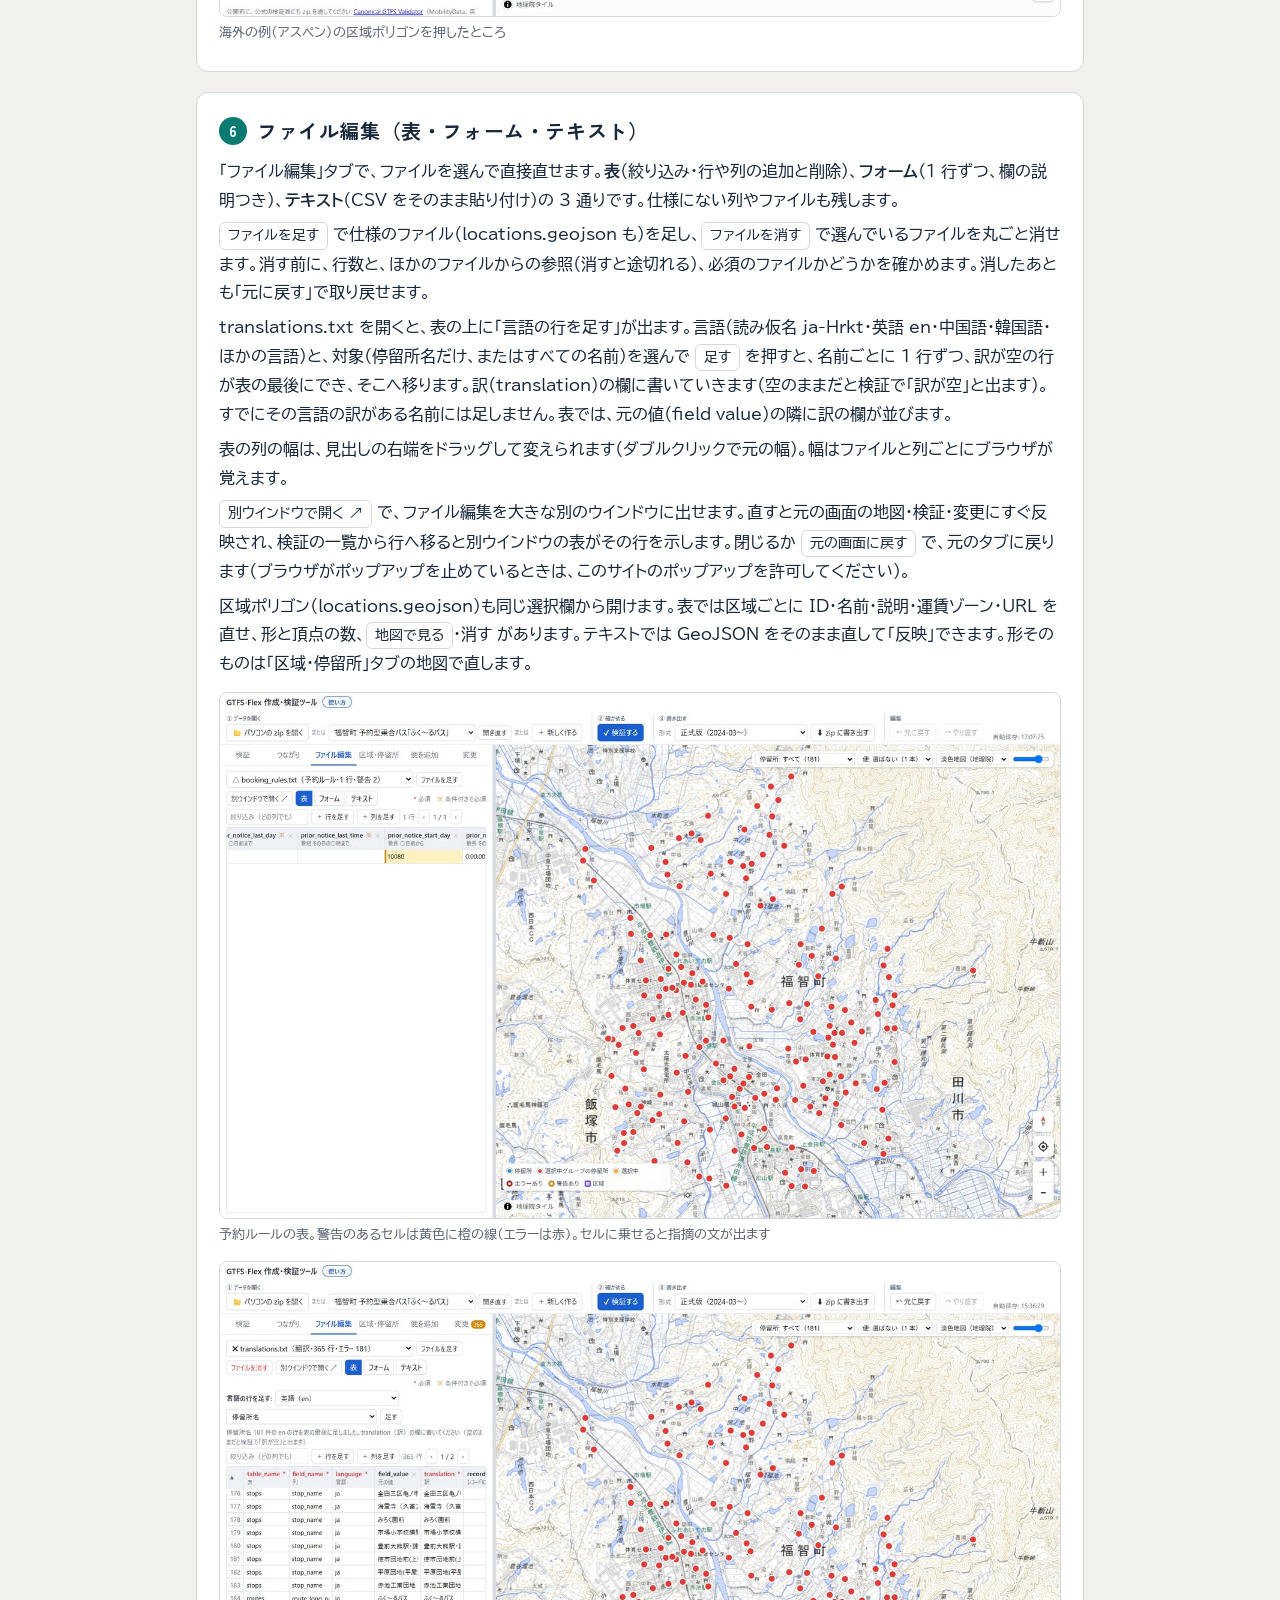
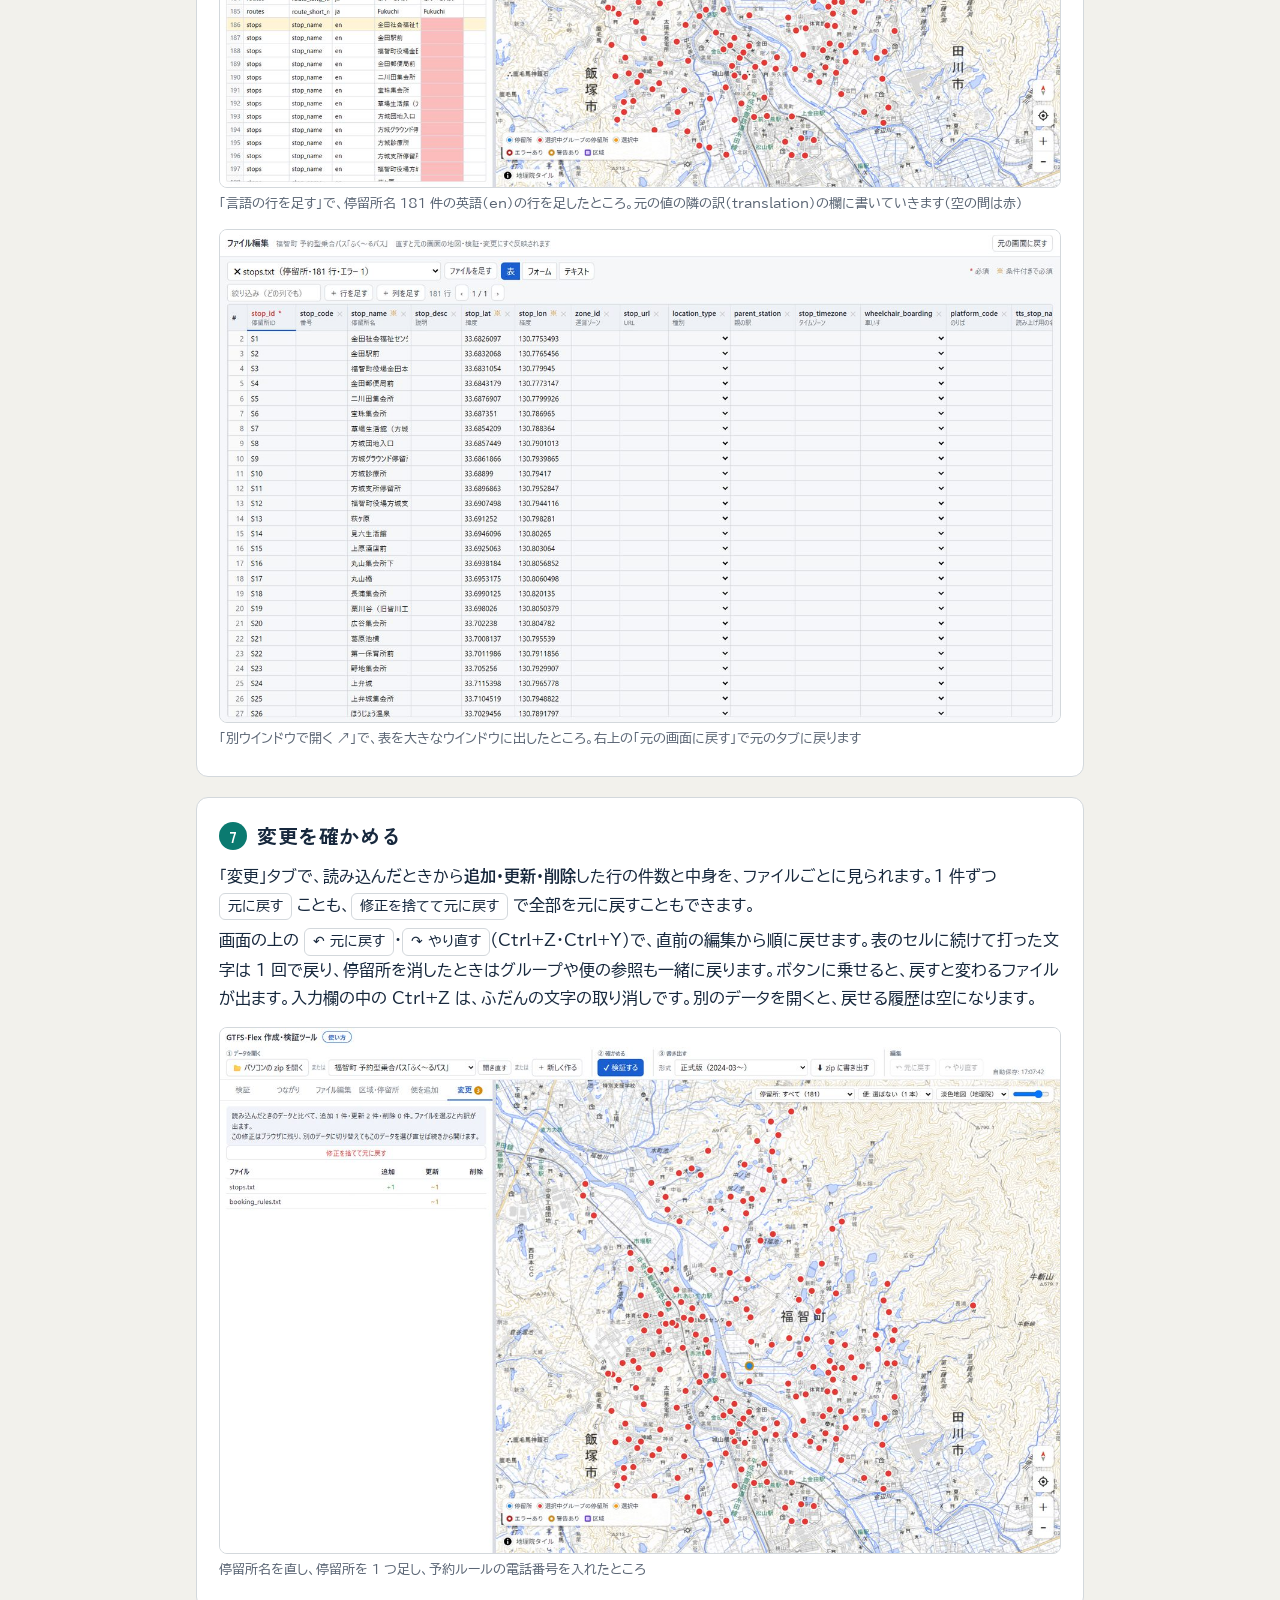
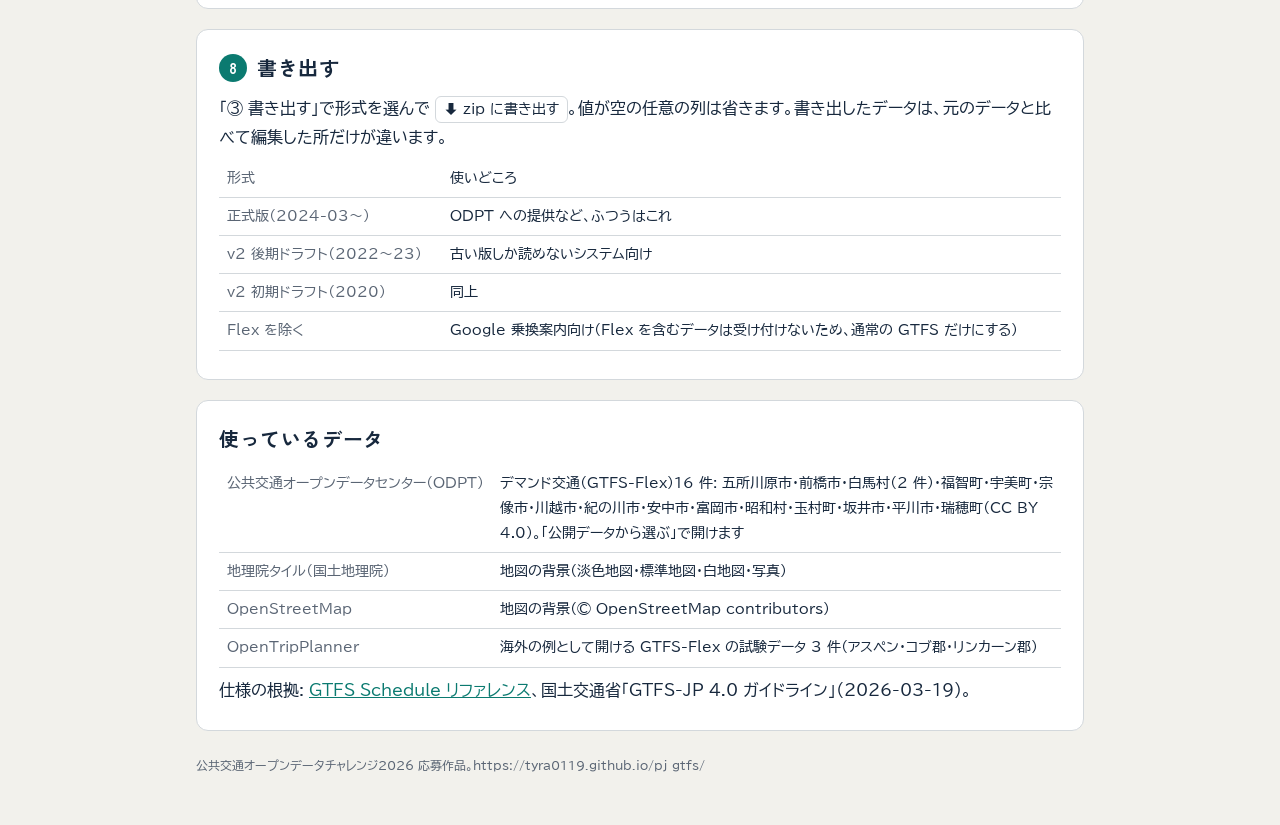
==== commit 587cc7e2: "新規作成に運行の型のひな形" ====
--- a/manual.html
+++ b/manual.html
@@ -94,7 +94,15 @@
 <section>
   <h2><span class="no">2</span>まっさらから作る</h2>
   <p><span class="btn">＋ 新しく作る</span> で、事業者名・URL・予約の電話番号・サービス名・区域の表し方・運行曜日・期間・乗り降りできる時間帯・予約の種類を入れると、必要なファイルがそろいます。必須の欄には <span class="err">*</span> が付いています。</p>
-  <figure><img src="manual/05_new.jpg" alt="新規作成の画面" loading="lazy"><figcaption>新規作成。区域の表し方は「停留所グループ（決まった乗降場所の集まり）」か「区域ポリゴン（区域の中ならどこでも）」</figcaption></figure>
+  <p>最初の「運行の型」で、ひな形を選べます。選ぶと、その型の便・区域・停留所が組み立てられた状態で始まります。停留所と区域ポリゴン（仮の四角）は地図の中ほどに置くので、場所・形・名前を直して使います。</p>
+  <ul>
+    <li><b>区域の中で自由に乗り降り</b> … 区域の中で乗って同じ区域の中で降りる便 1 本（区域ポリゴンのときは、区域を描いてから便を足します）</li>
+    <li><b>区域と駅・拠点の間（往復）</b> … 区域 1 つと拠点の停留所 1 つ、区域 → 拠点・拠点 → 区域 の 2 便</li>
+    <li><b>2 つの区域の間（往復）</b> … 区域 A・B と、A → B・B → A の 2 便</li>
+    <li><b>決まった停留所を予約で回る</b> … 停留所 3 つを 10 分おきに回る便 1 本。どの停留所も予約して乗り降り（区域は使いません）</li>
+    <li><b>経路から外れて寄り道</b> … 停留所 A を出て、区域の中で予約に応じて寄り道し、停留所 B に着く便 1 本</li>
+  </ul>
+  <figure><img src="manual/05_new.jpg" alt="新規作成の画面" loading="lazy"><figcaption>新規作成。運行の型を選び、区域の表し方は「停留所グループ（決まった乗降場所の集まり）」か「区域ポリゴン（区域の中ならどこでも）」</figcaption></figure>
   <h3>区域・停留所（「区域・停留所」タブ）</h3>
   <ul>
     <li>停留所は、<span class="btn">地図をクリックして追加</span> を押してから地図をクリックした所に置きます。<span class="btn">ドラッグで移動</span> で動かせます</li>
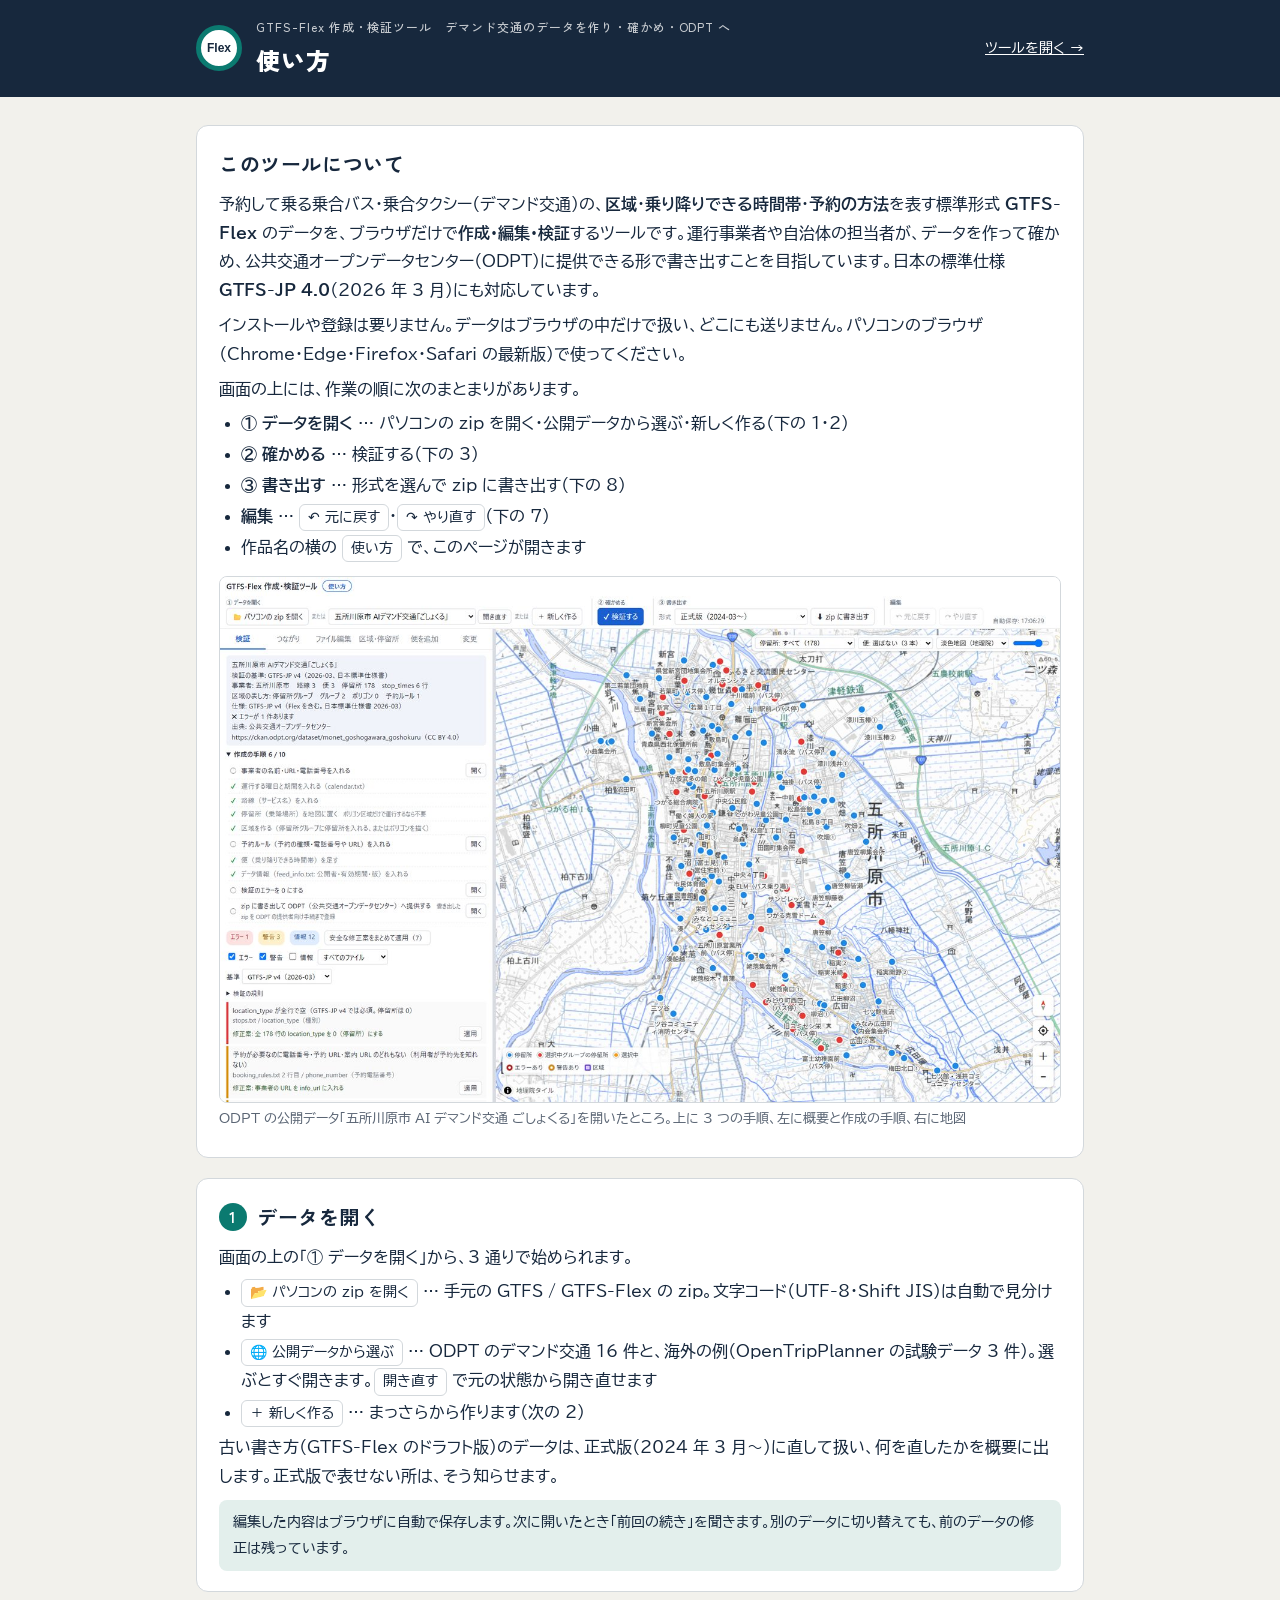
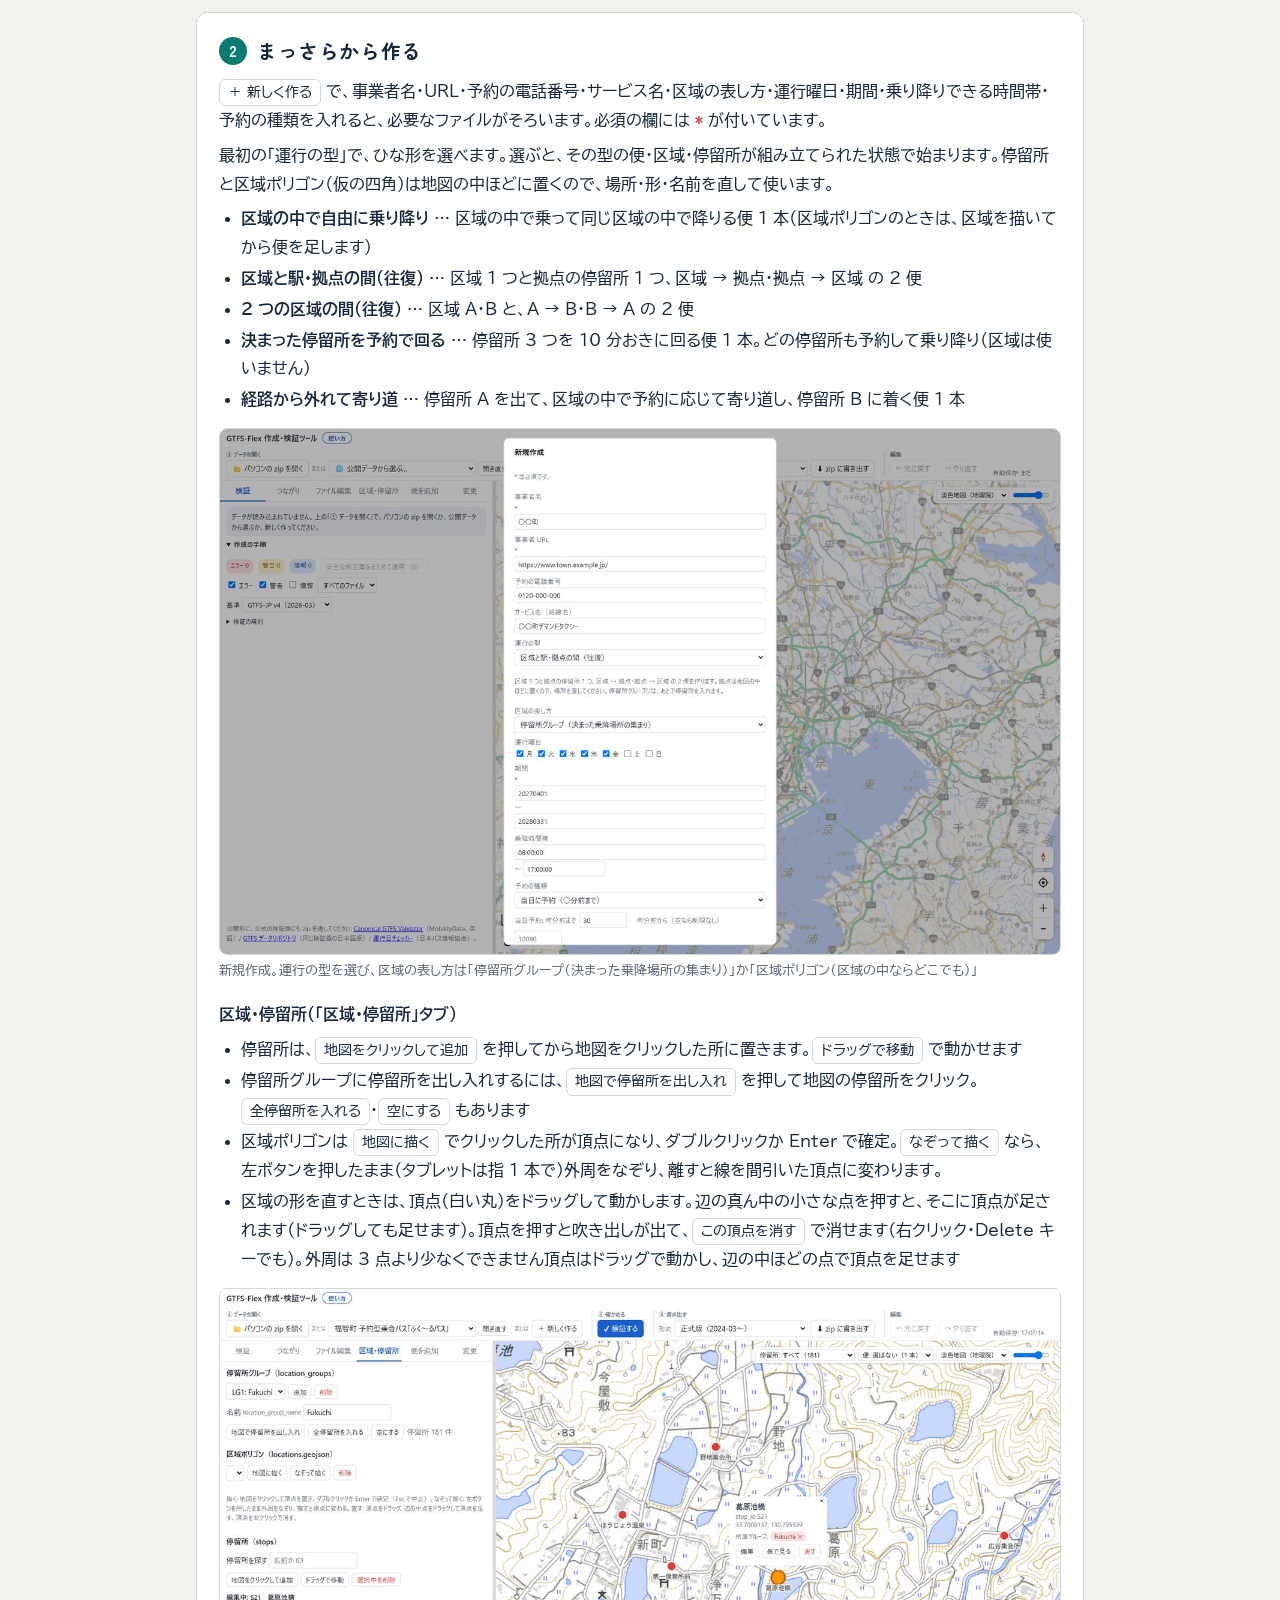
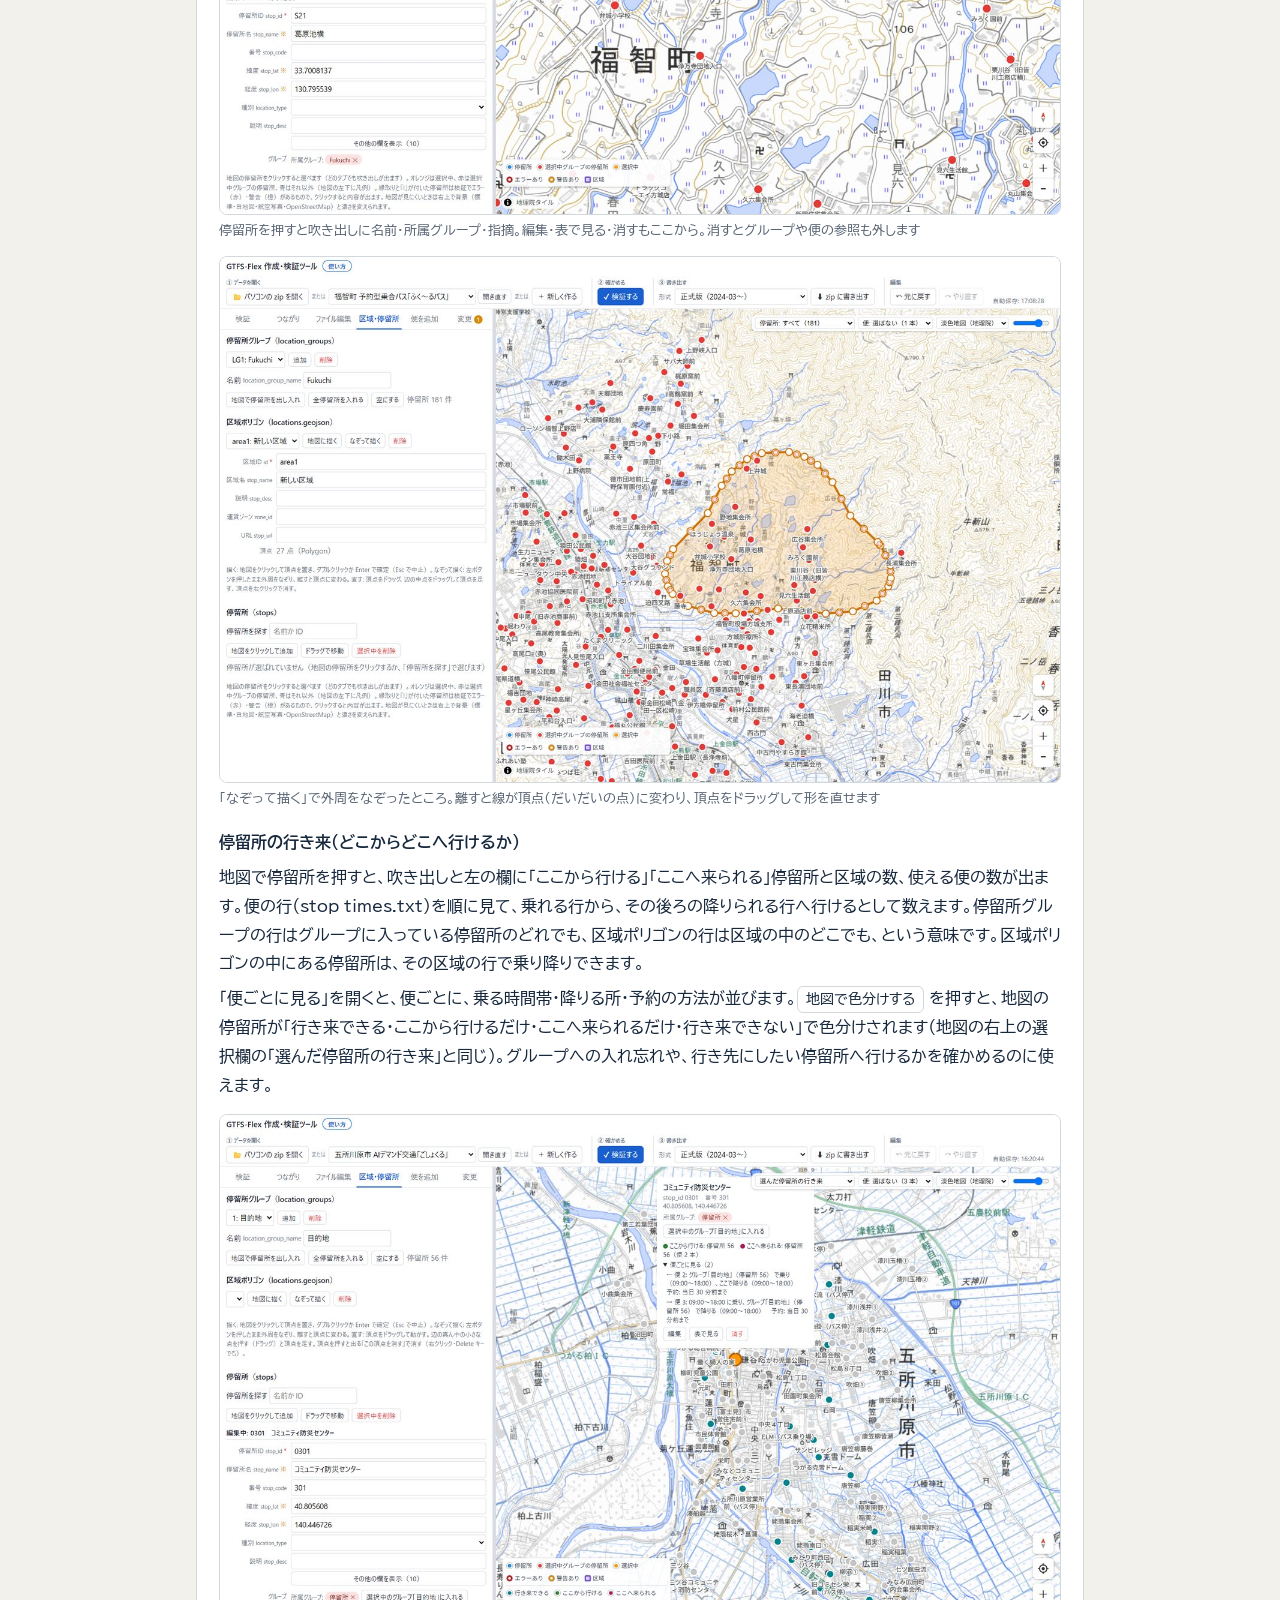
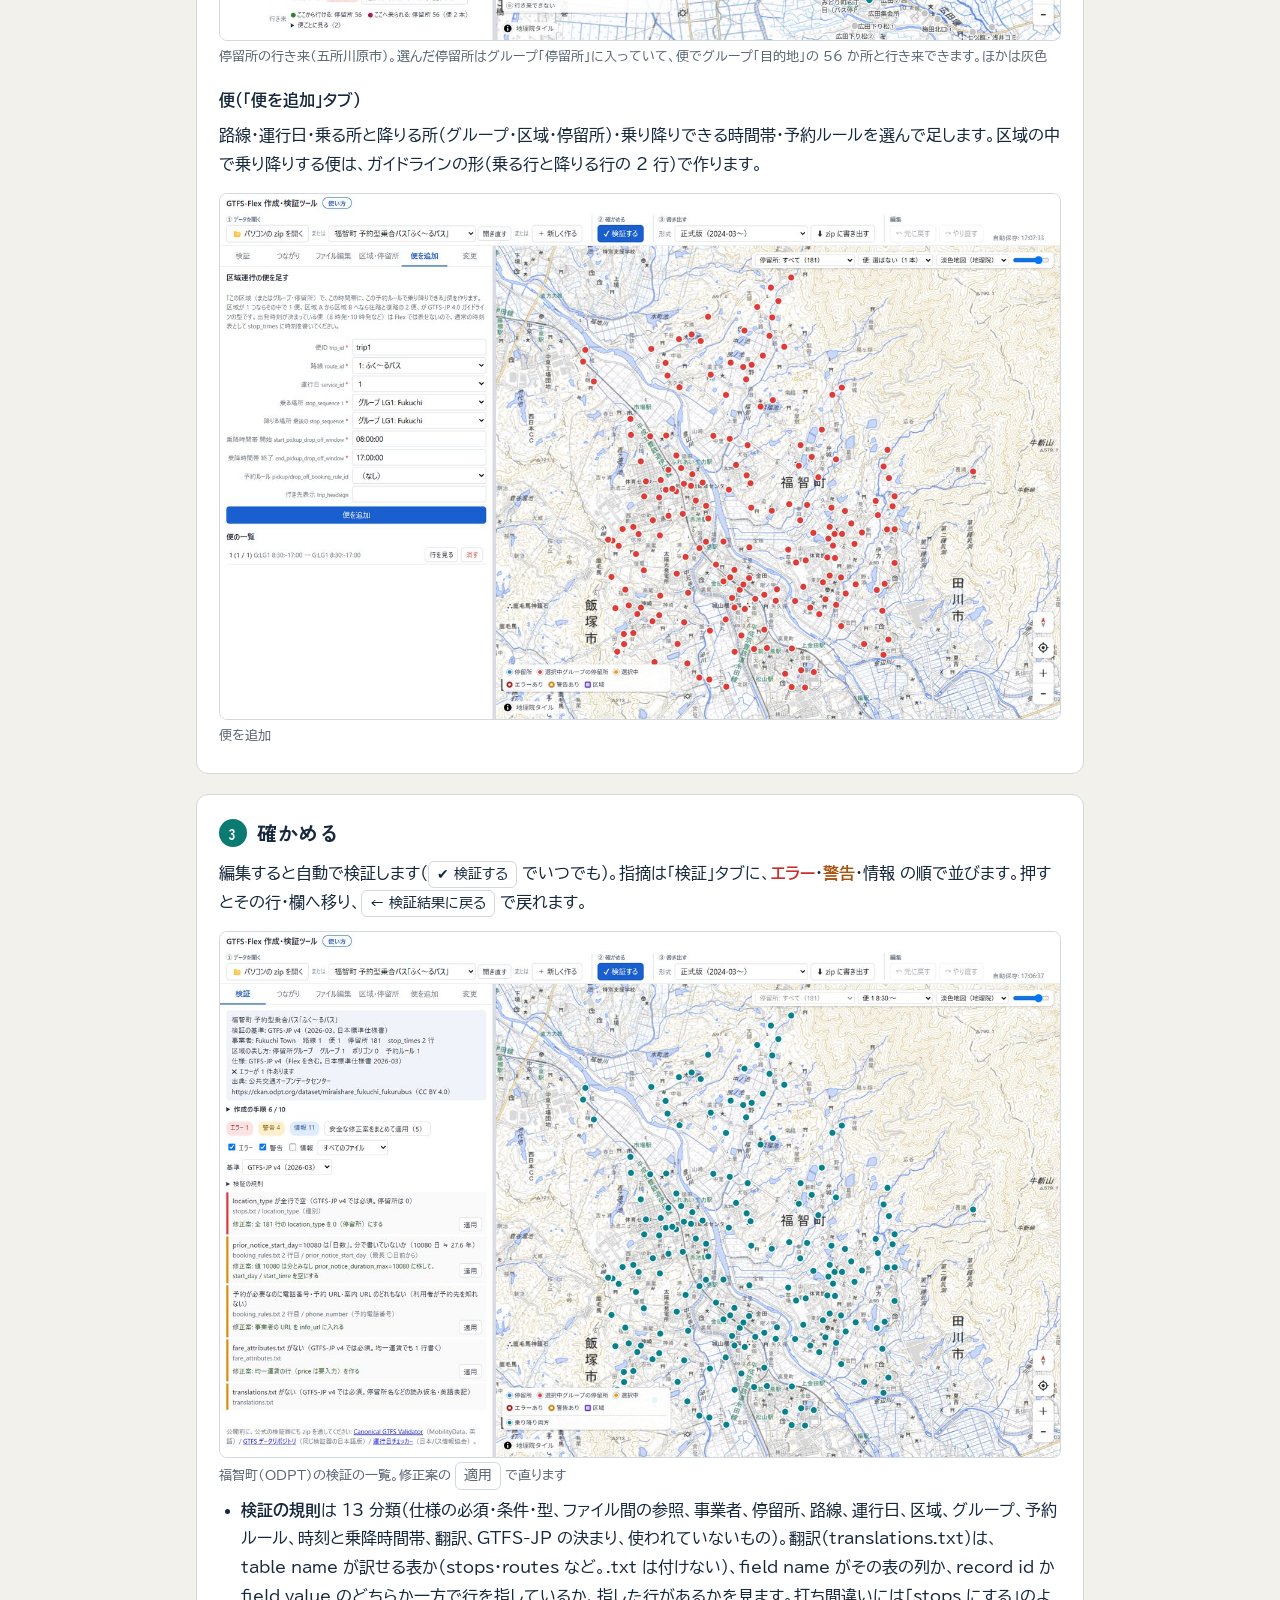
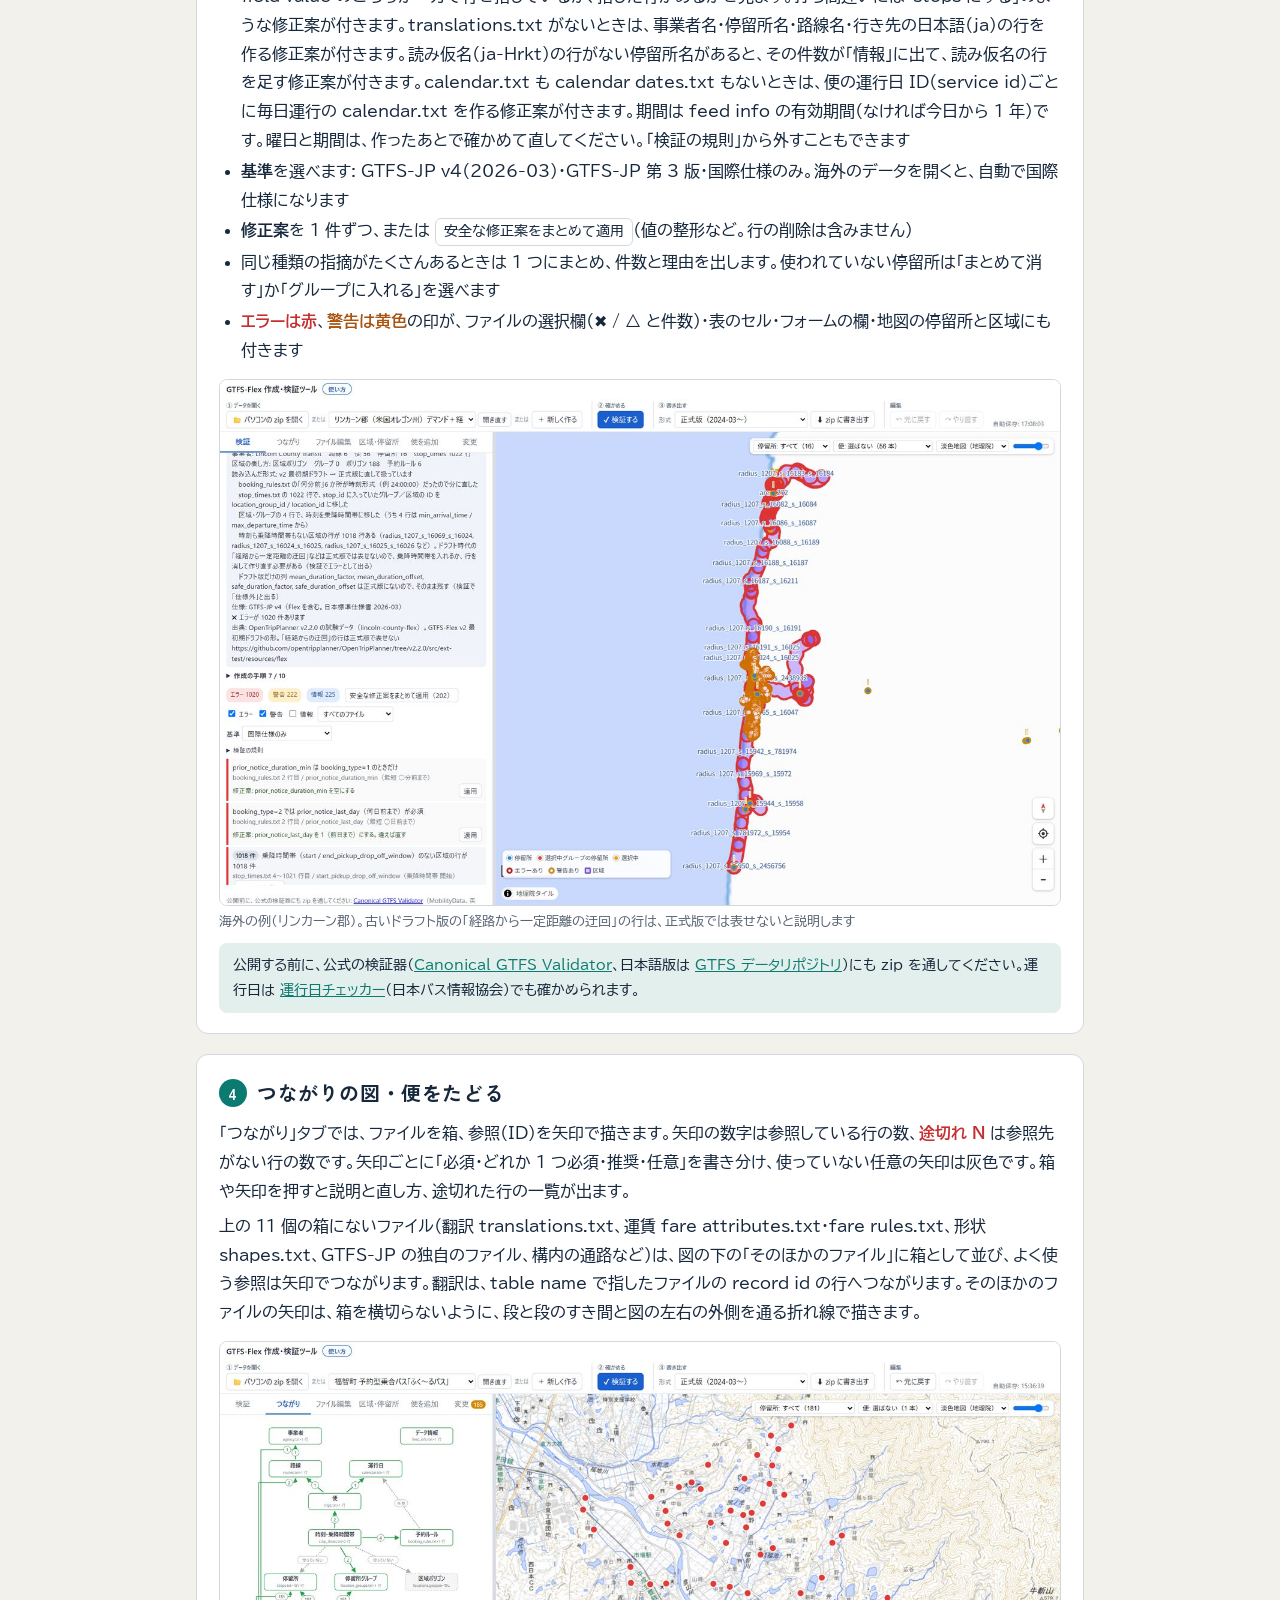
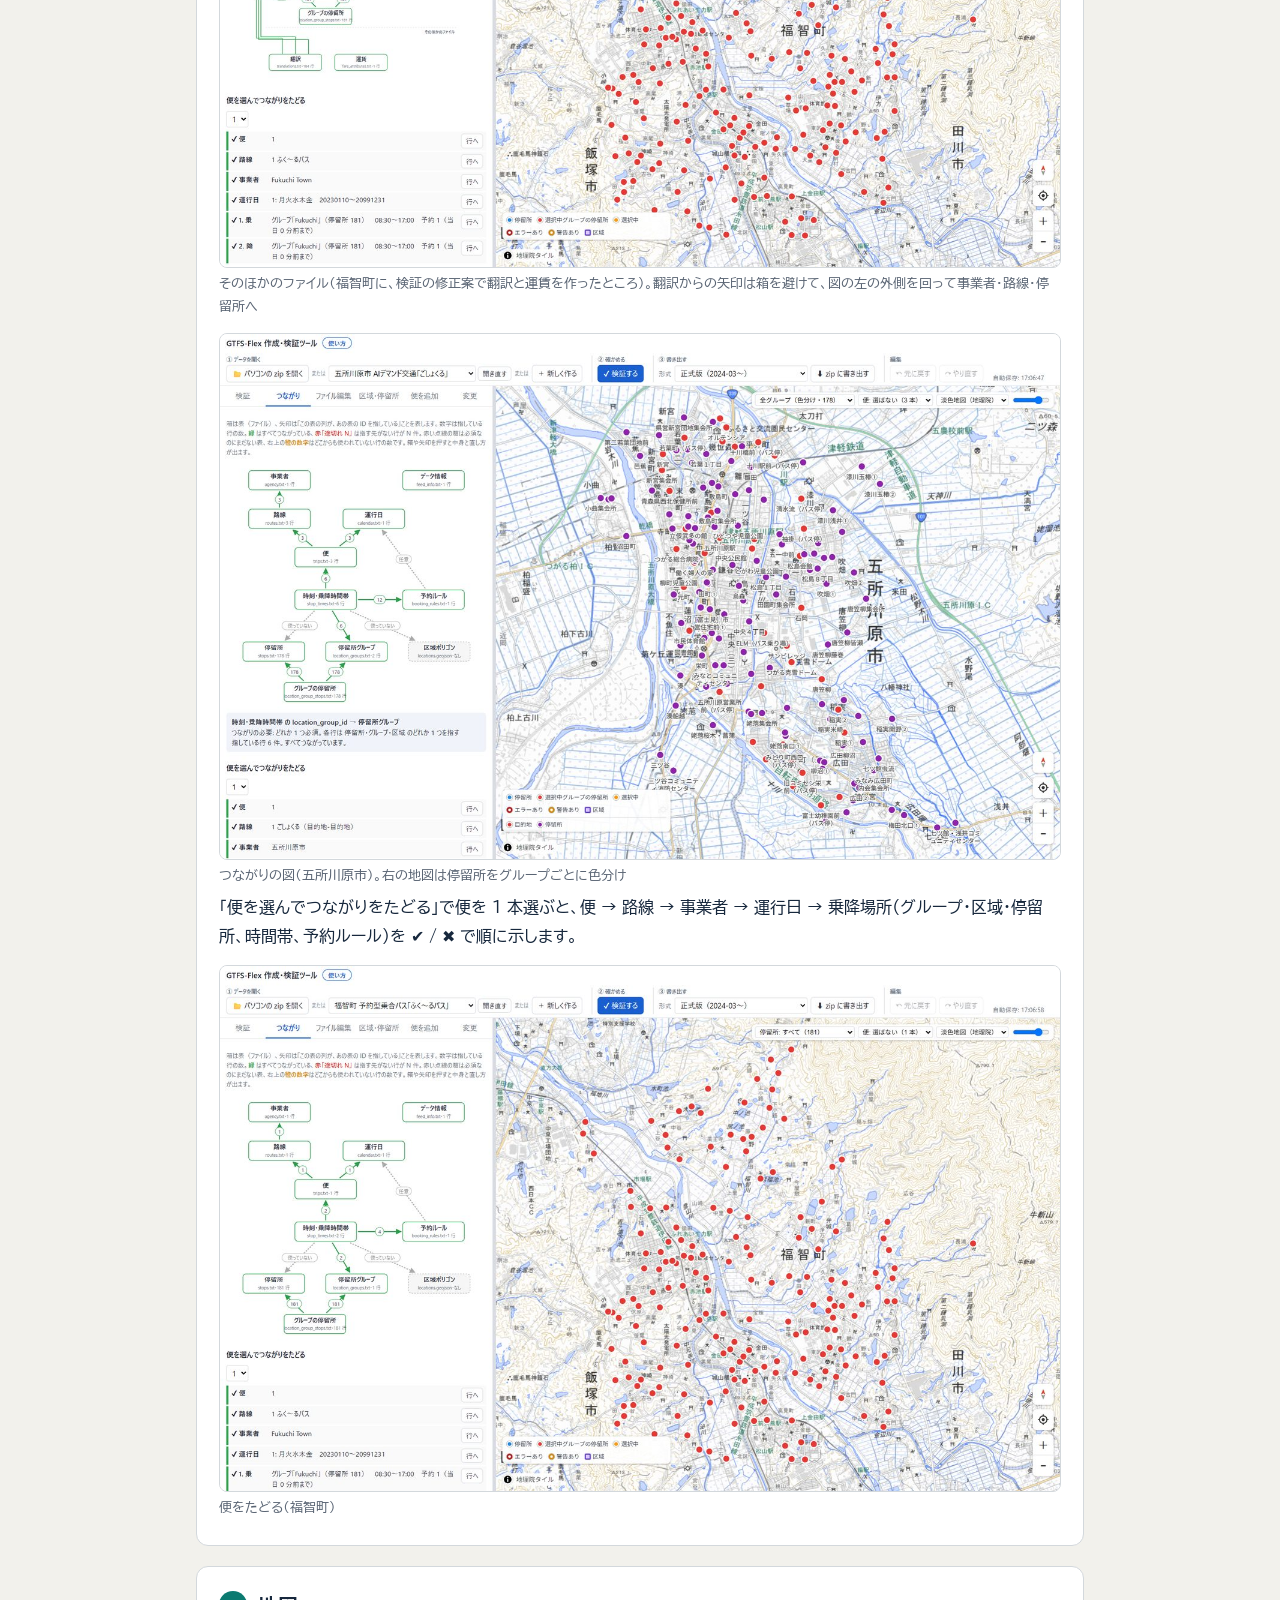
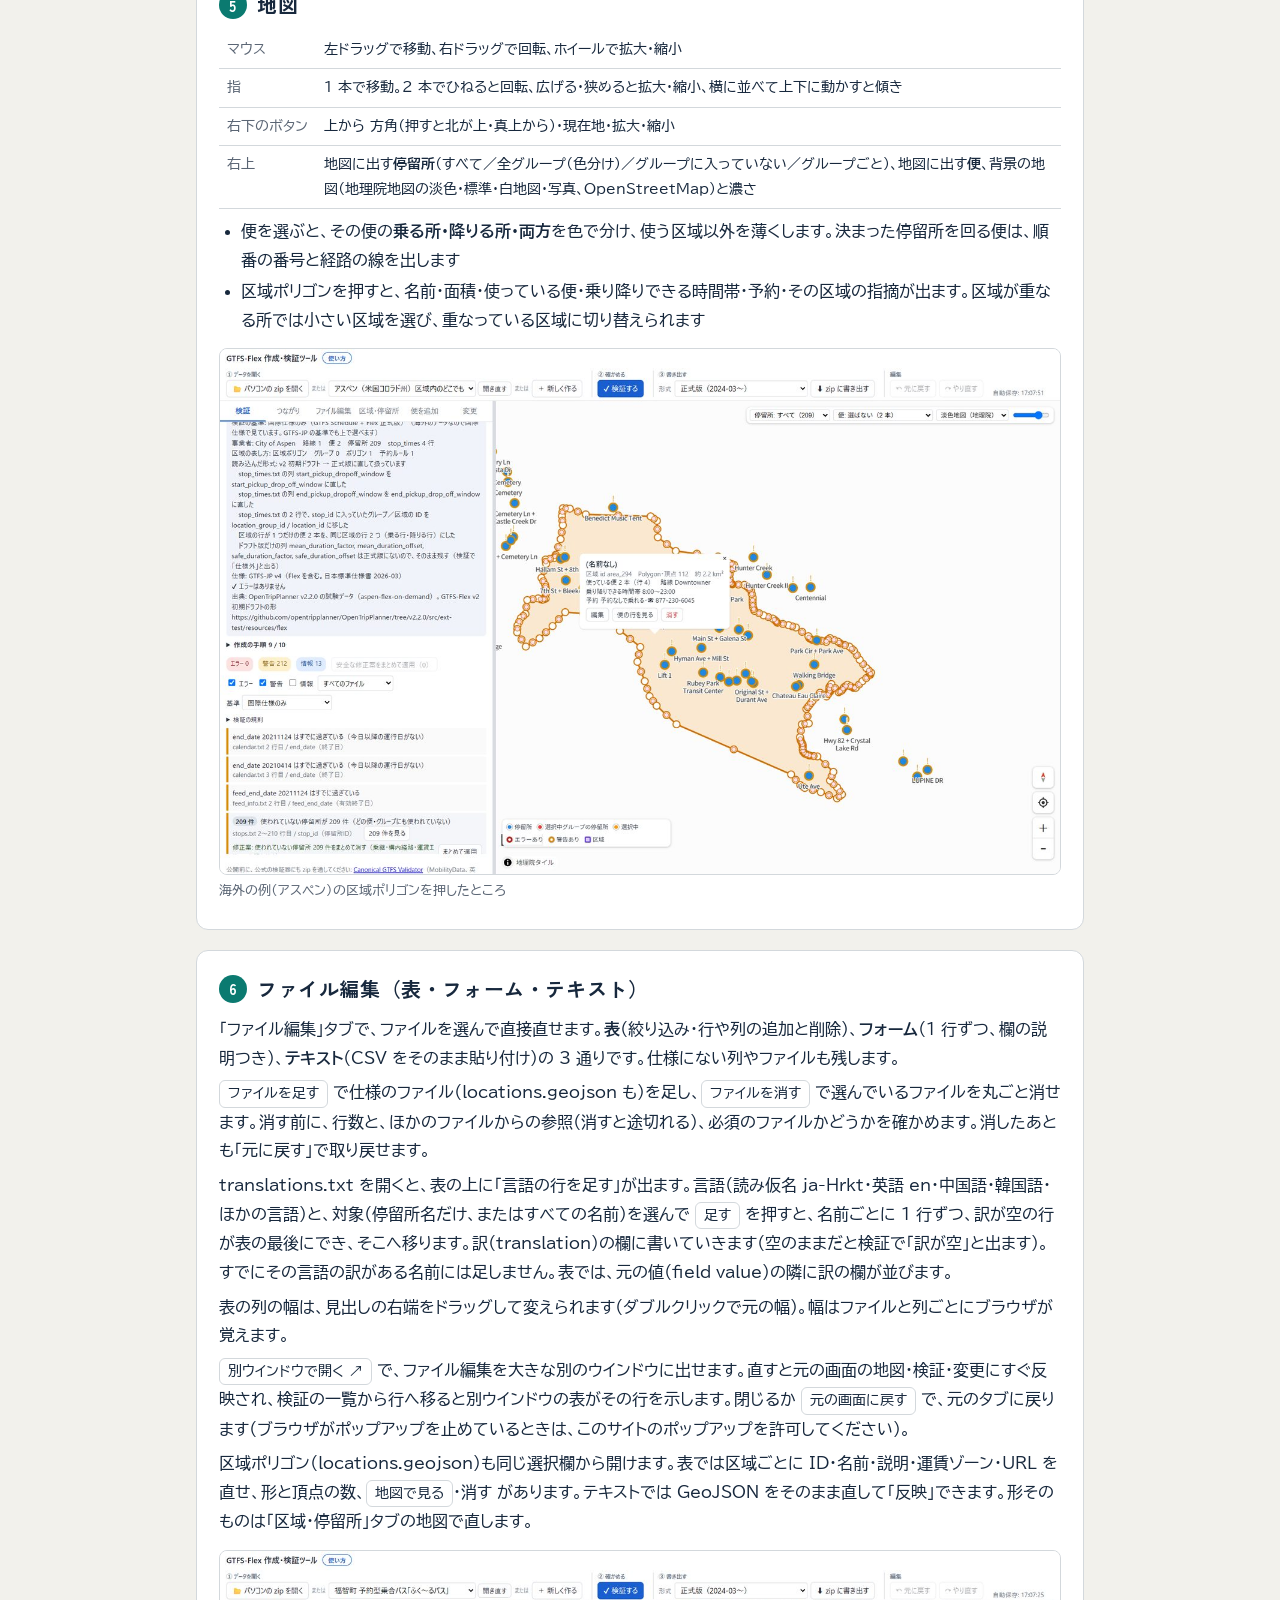
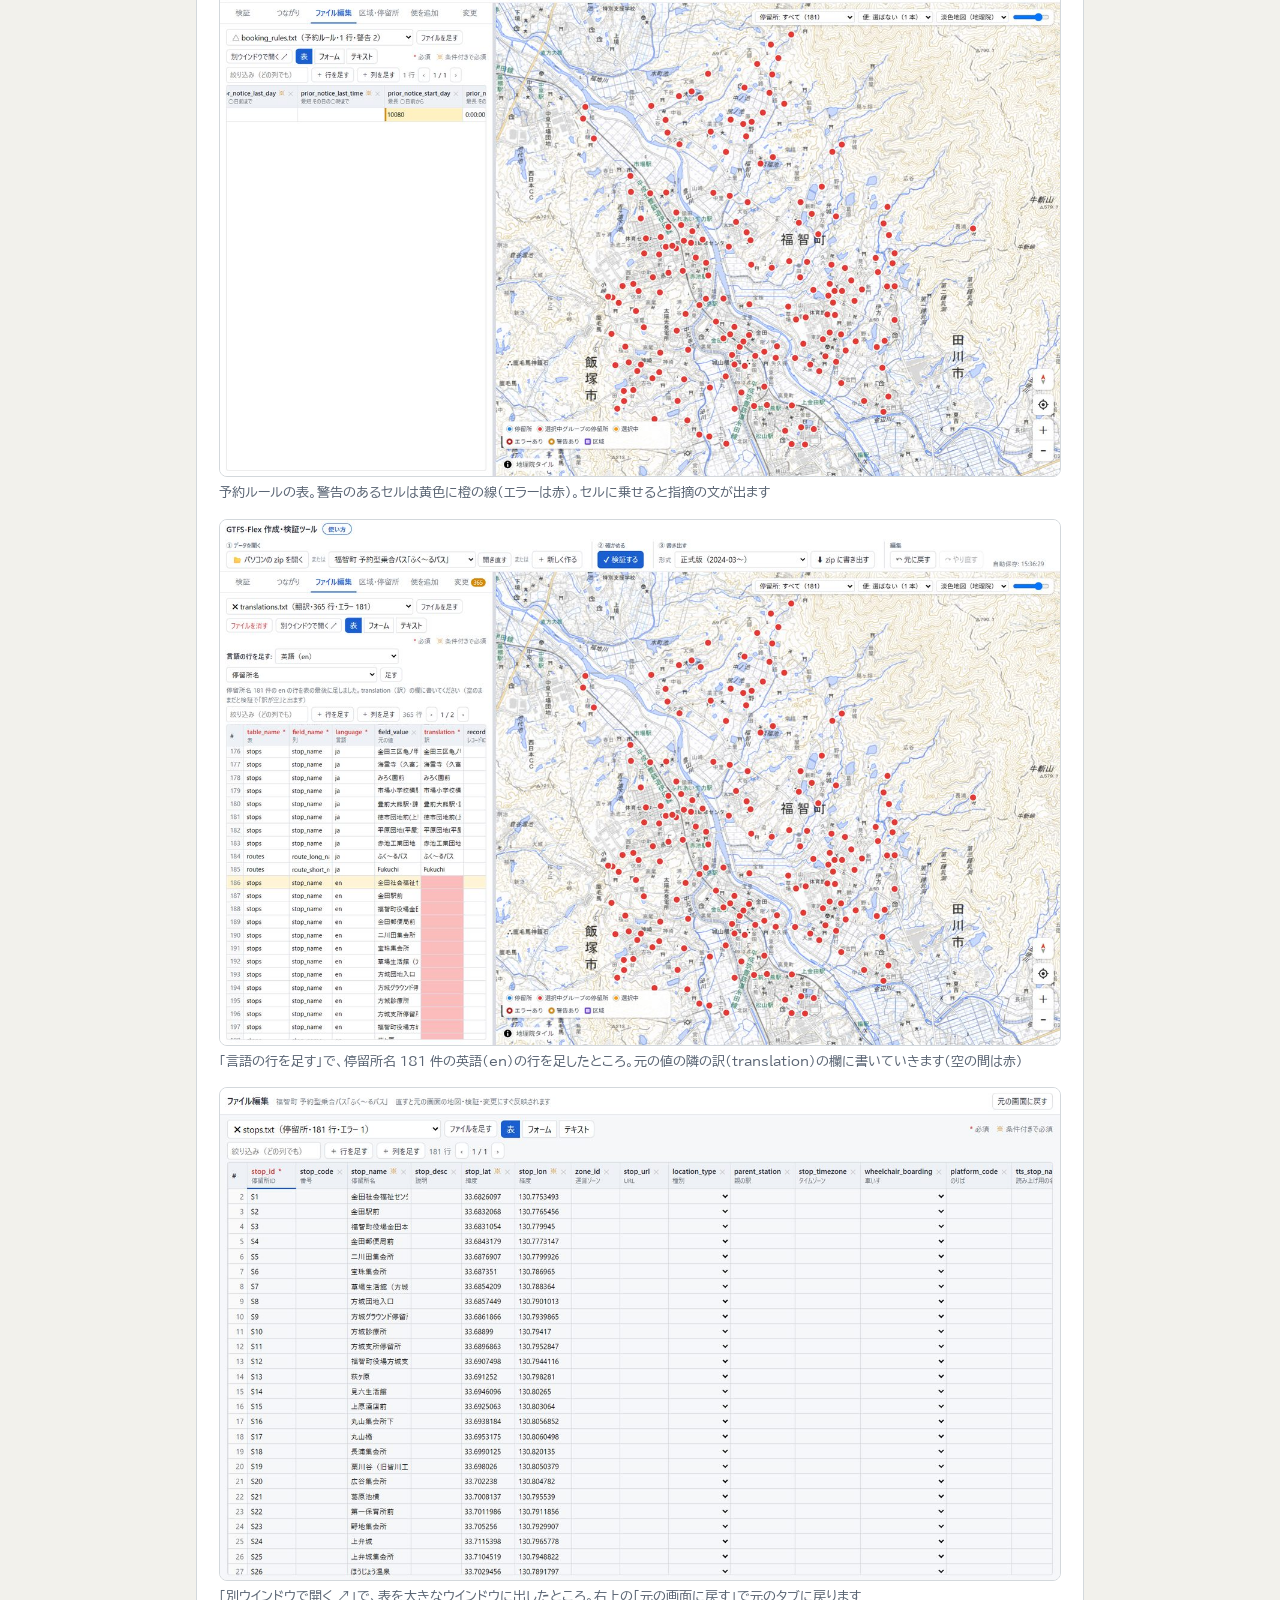
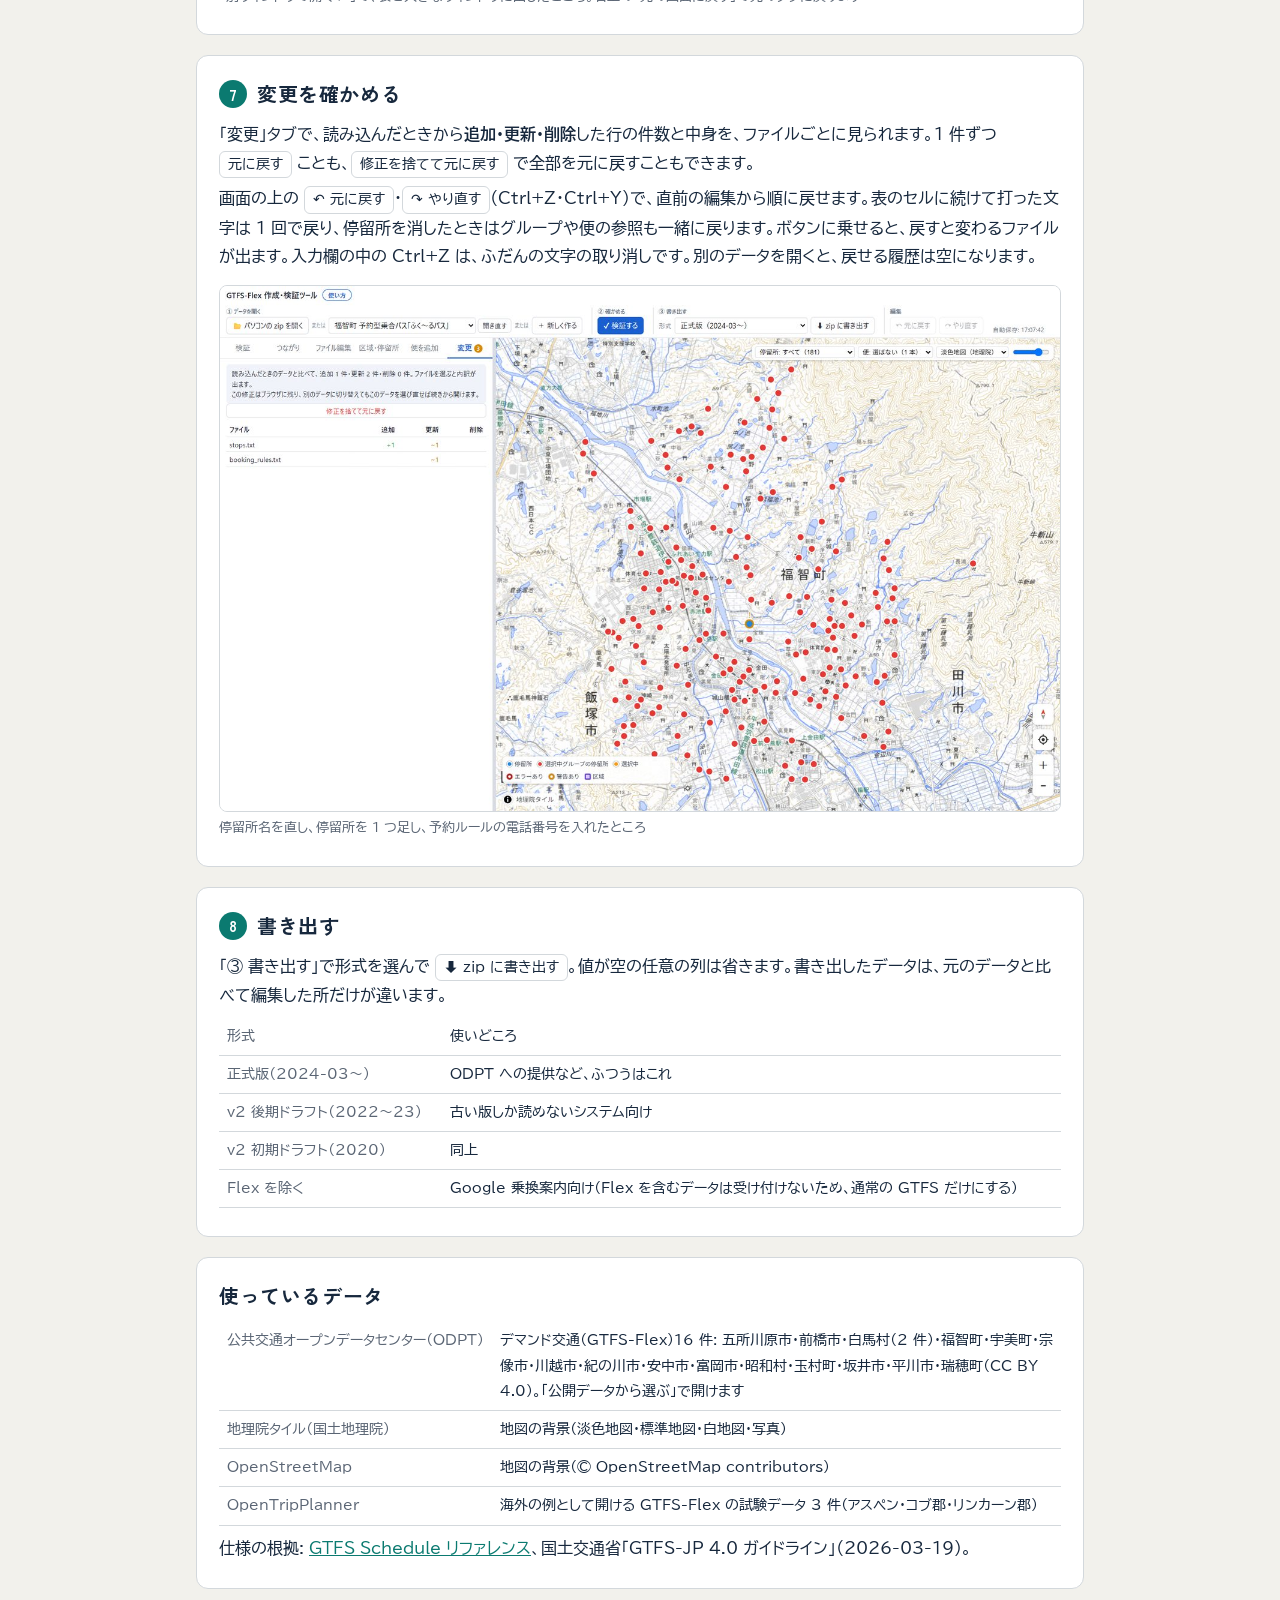
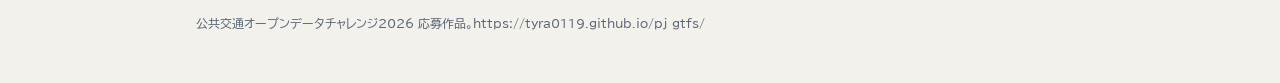
==== commit c61a8fb3: "停留所の行き来を出す" ====
--- a/manual.html
+++ b/manual.html
@@ -112,6 +112,10 @@
   </ul>
   <figure><img src="manual/06_zones.jpg" alt="区域・停留所タブと、地図で停留所を押したときの吹き出し" loading="lazy"><figcaption>停留所を押すと吹き出しに名前・所属グループ・指摘。編集・表で見る・消すもここから。消すとグループや便の参照も外します</figcaption></figure>
   <figure><img src="manual/13_freehand.jpg" alt="なぞって描いた区域ポリゴン。頂点が並び、選ばれている" loading="lazy"><figcaption>「なぞって描く」で外周をなぞったところ。離すと線が頂点（だいだいの点）に変わり、頂点をドラッグして形を直せます</figcaption></figure>
+  <h3>停留所の行き来（どこからどこへ行けるか）</h3>
+  <p>地図で停留所を押すと、吹き出しと左の欄に「ここから行ける」「ここへ来られる」停留所と区域の数、使える便の数が出ます。便の行（stop_times.txt）を順に見て、乗れる行から、その後ろの降りられる行へ行けるとして数えます。停留所グループの行はグループに入っている停留所のどれでも、区域ポリゴンの行は区域の中のどこでも、という意味です。区域ポリゴンの中にある停留所は、その区域の行で乗り降りできます。</p>
+  <p>「便ごとに見る」を開くと、便ごとに、乗る時間帯・降りる所・予約の方法が並びます。<span class="btn">地図で色分けする</span> を押すと、地図の停留所が「行き来できる・ここから行けるだけ・ここへ来られるだけ・行き来できない」で色分けされます（地図の右上の選択欄の「選んだ停留所の行き来」と同じ）。グループへの入れ忘れや、行き先にしたい停留所へ行けるかを確かめるのに使えます。</p>
+  <figure><img src="manual/16_reach.jpg" alt="五所川原市の停留所を選び、行き来できる停留所を色分けした地図と吹き出し" loading="lazy"><figcaption>停留所の行き来（五所川原市）。選んだ停留所はグループ「停留所」に入っていて、便でグループ「目的地」の 56 か所と行き来できます。ほかは灰色</figcaption></figure>
   <h3>便（「便を追加」タブ）</h3>
   <p>路線・運行日・乗る所と降りる所（グループ・区域・停留所）・乗り降りできる時間帯・予約ルールを選んで足します。区域の中で乗り降りする便は、ガイドラインの形（乗る行と降りる行の 2 行）で作ります。</p>
   <figure><img src="manual/08_trips.jpg" alt="便を追加タブ" loading="lazy"><figcaption>便を追加</figcaption></figure>
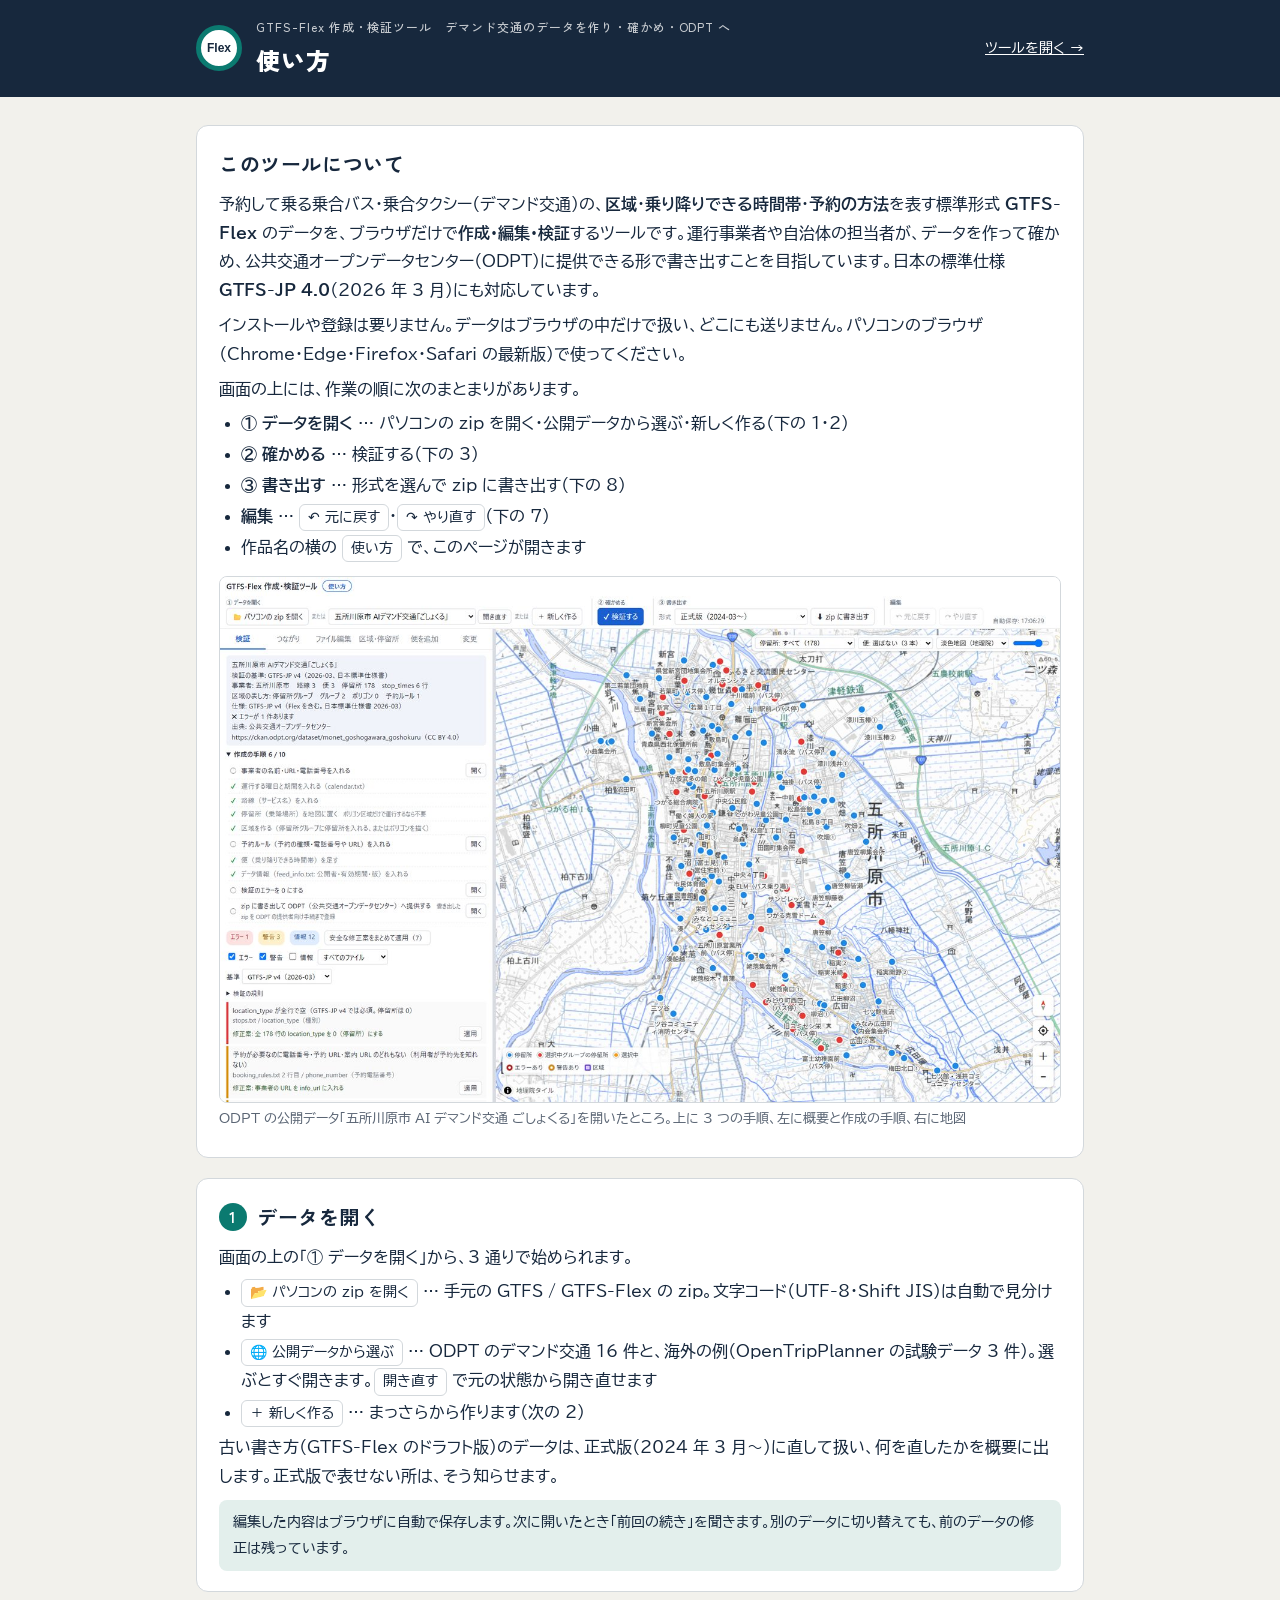
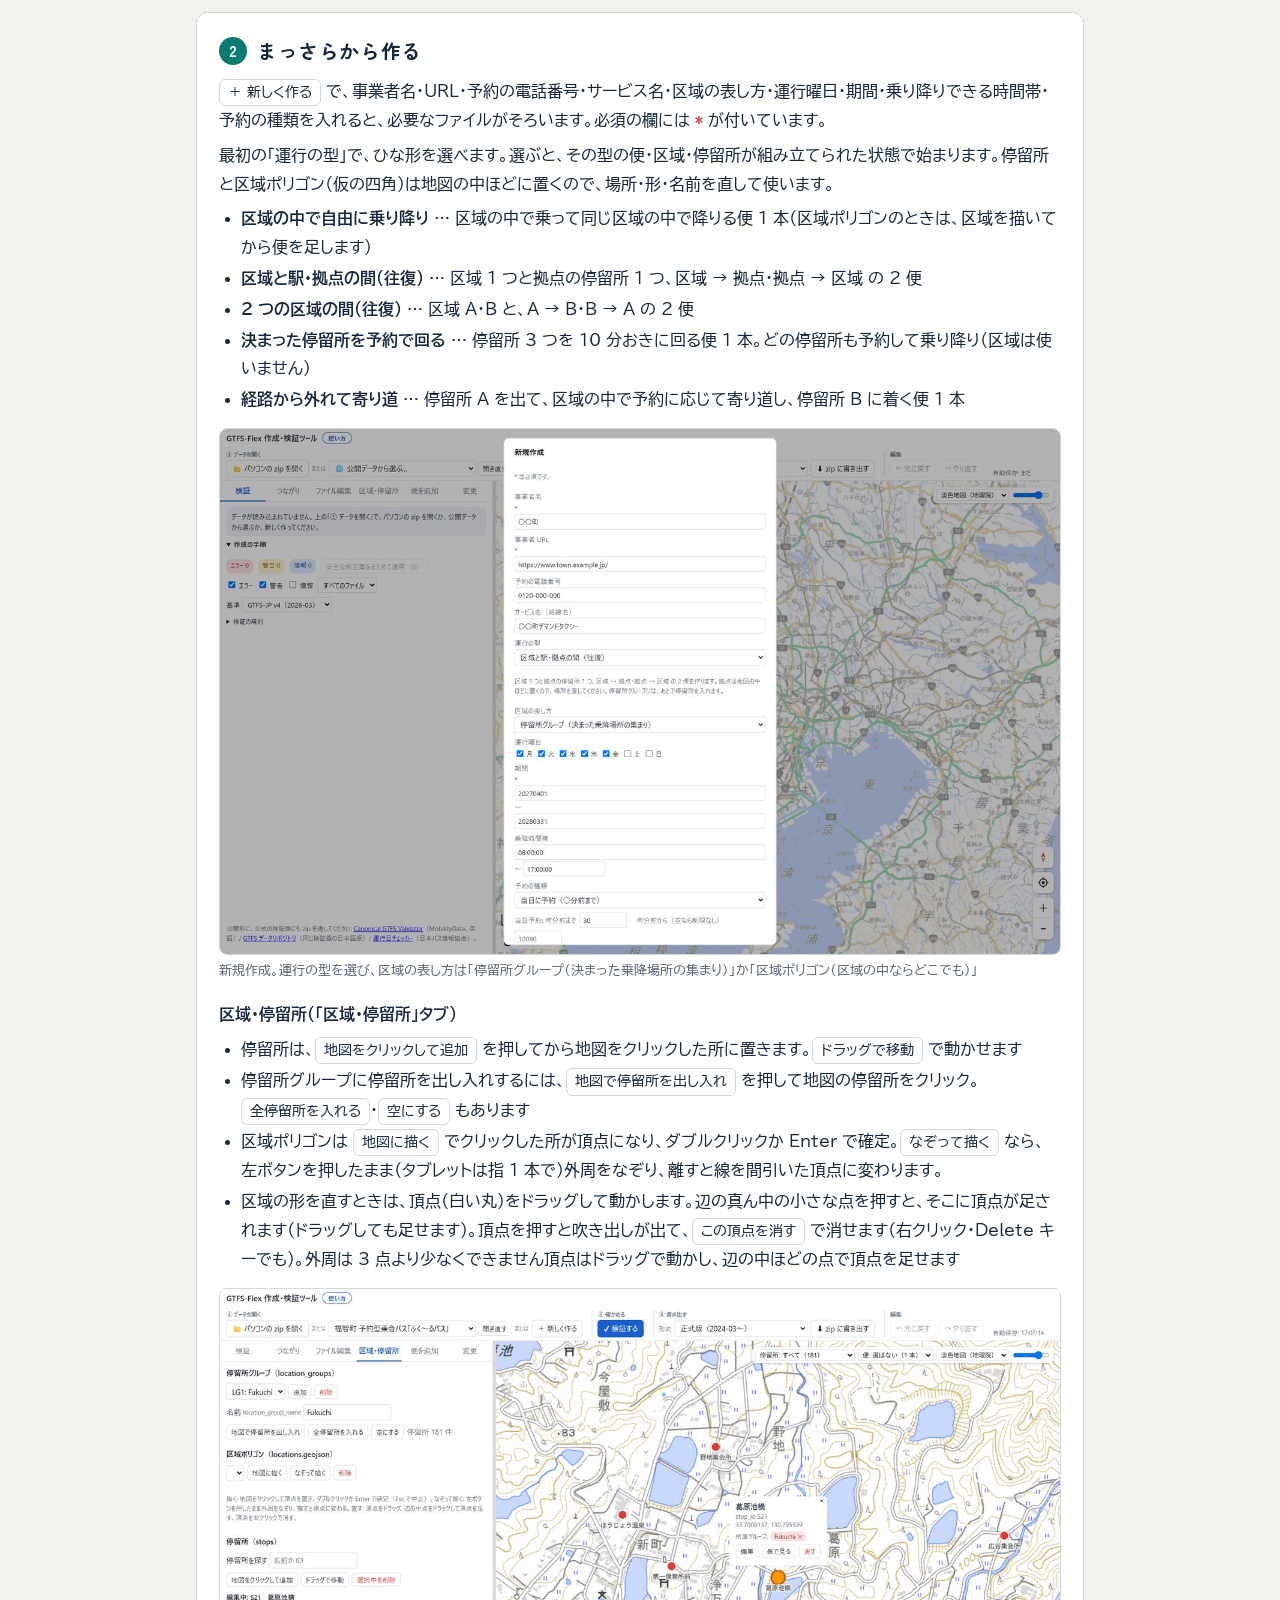
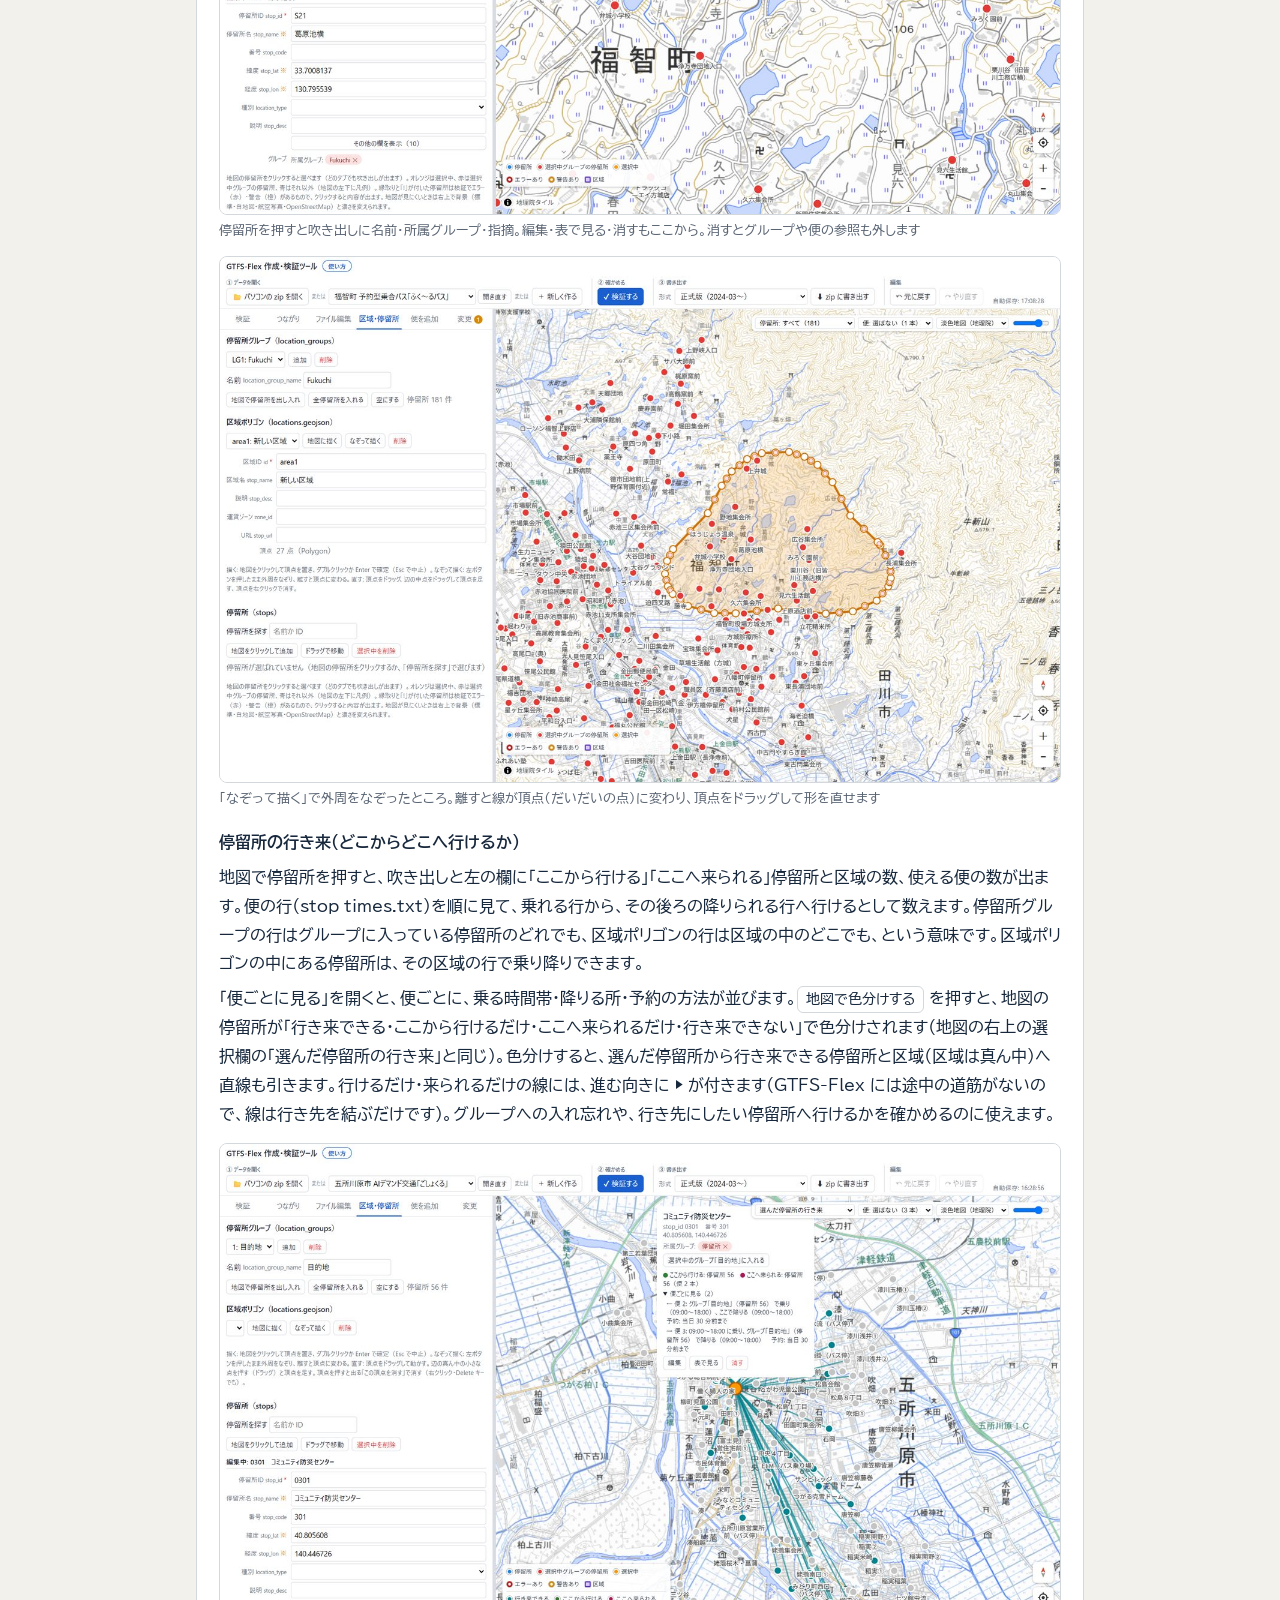
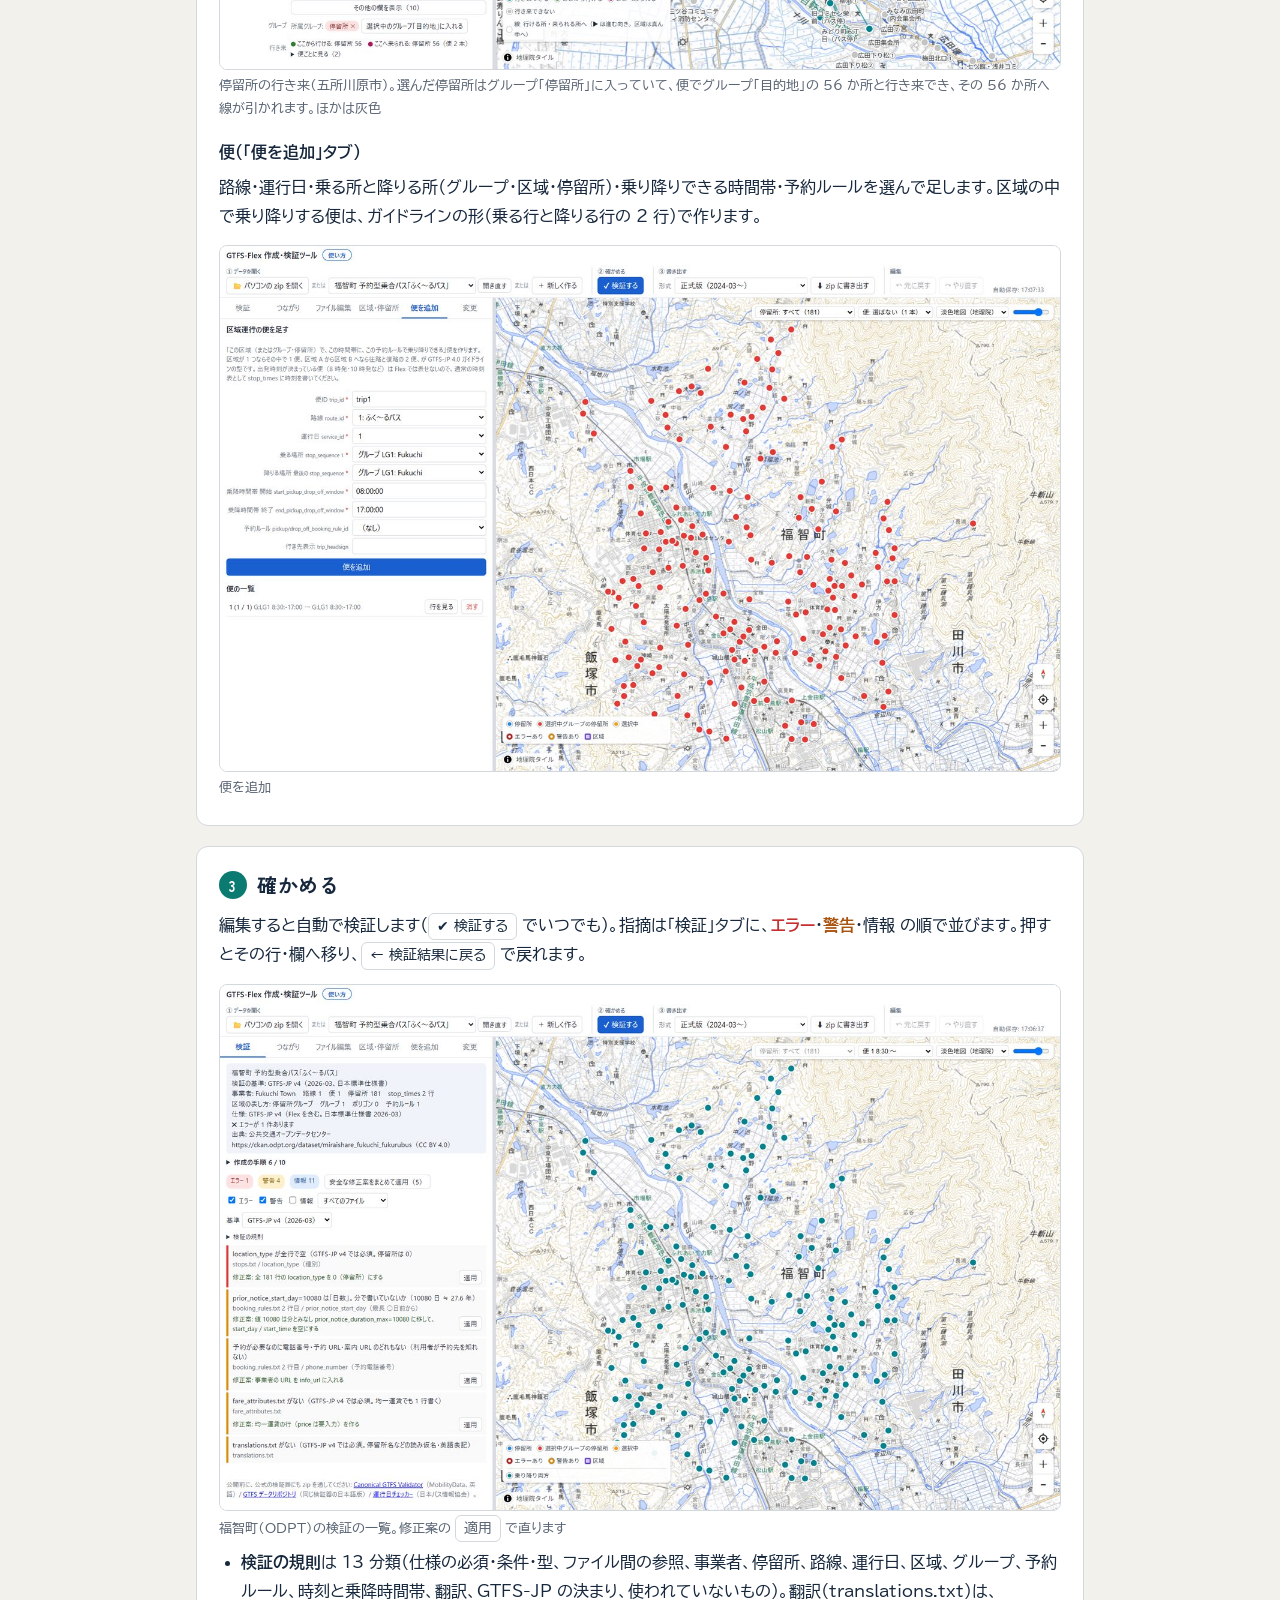
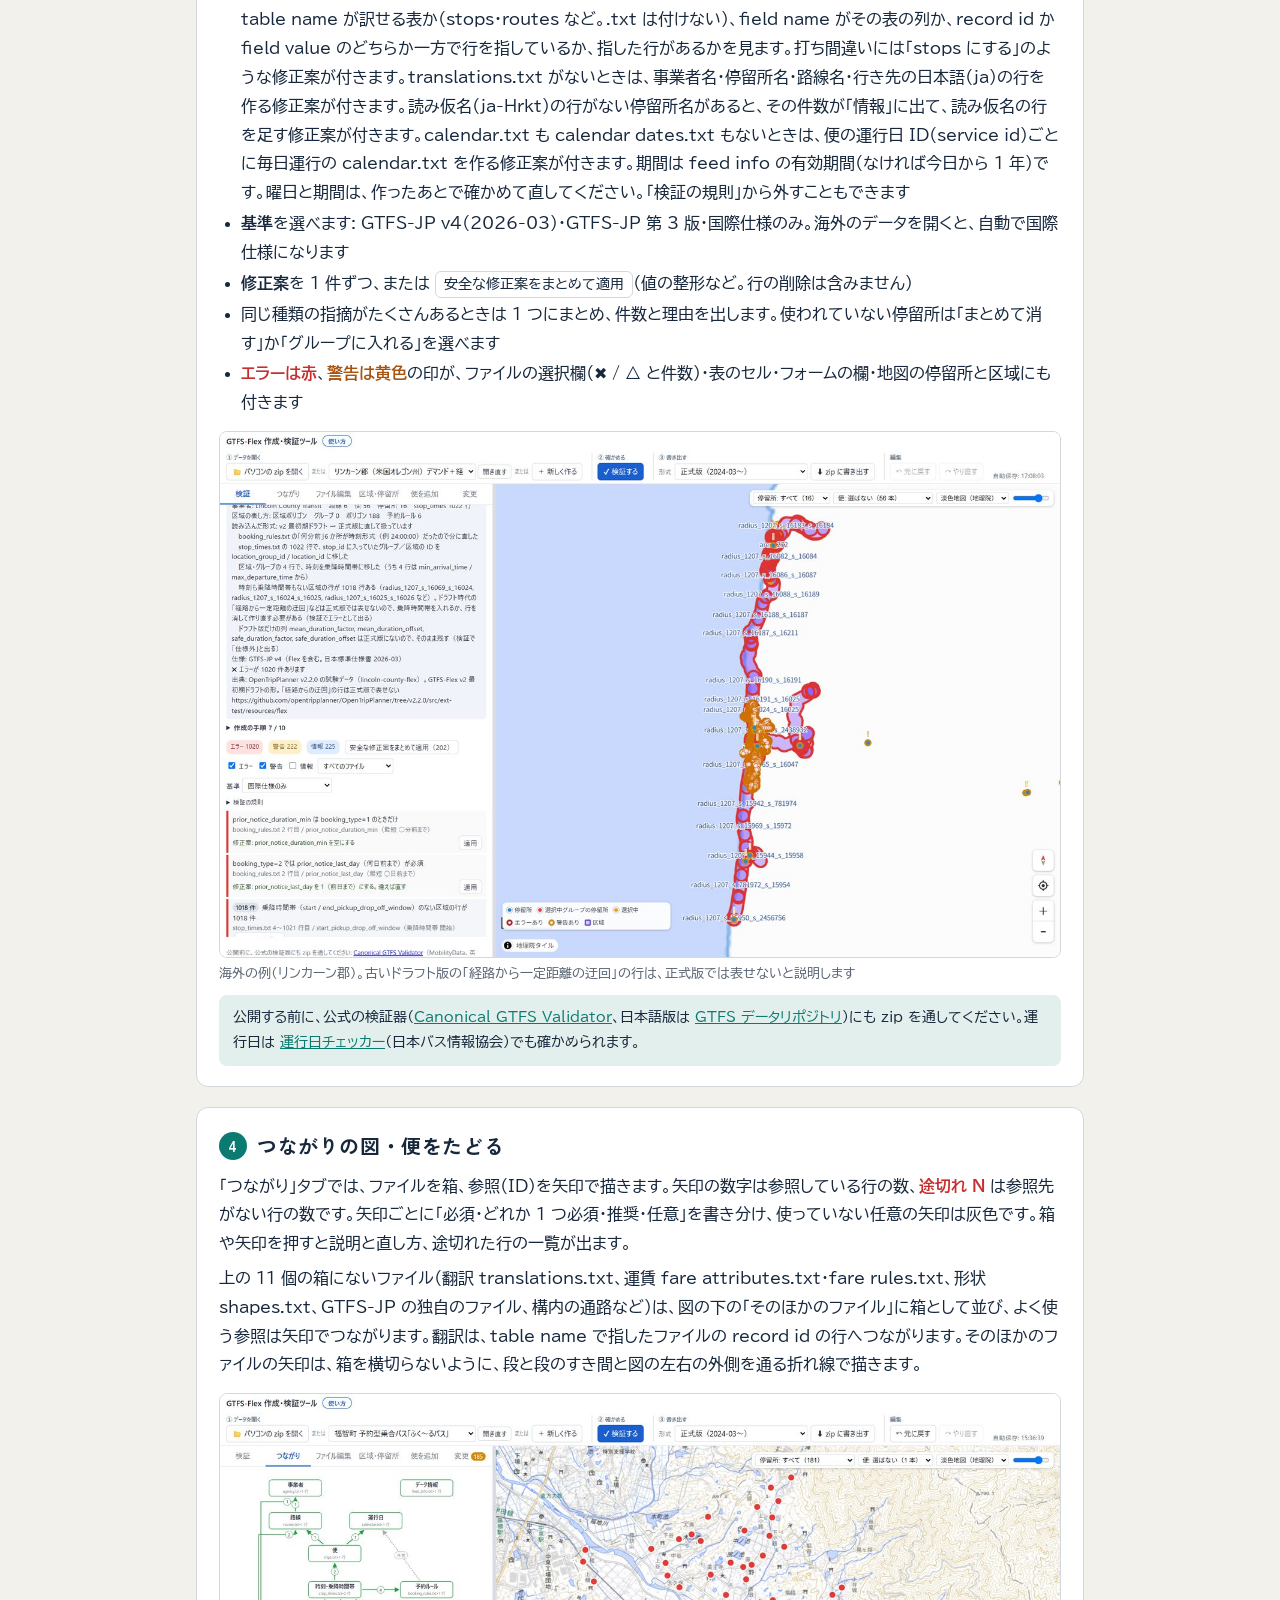
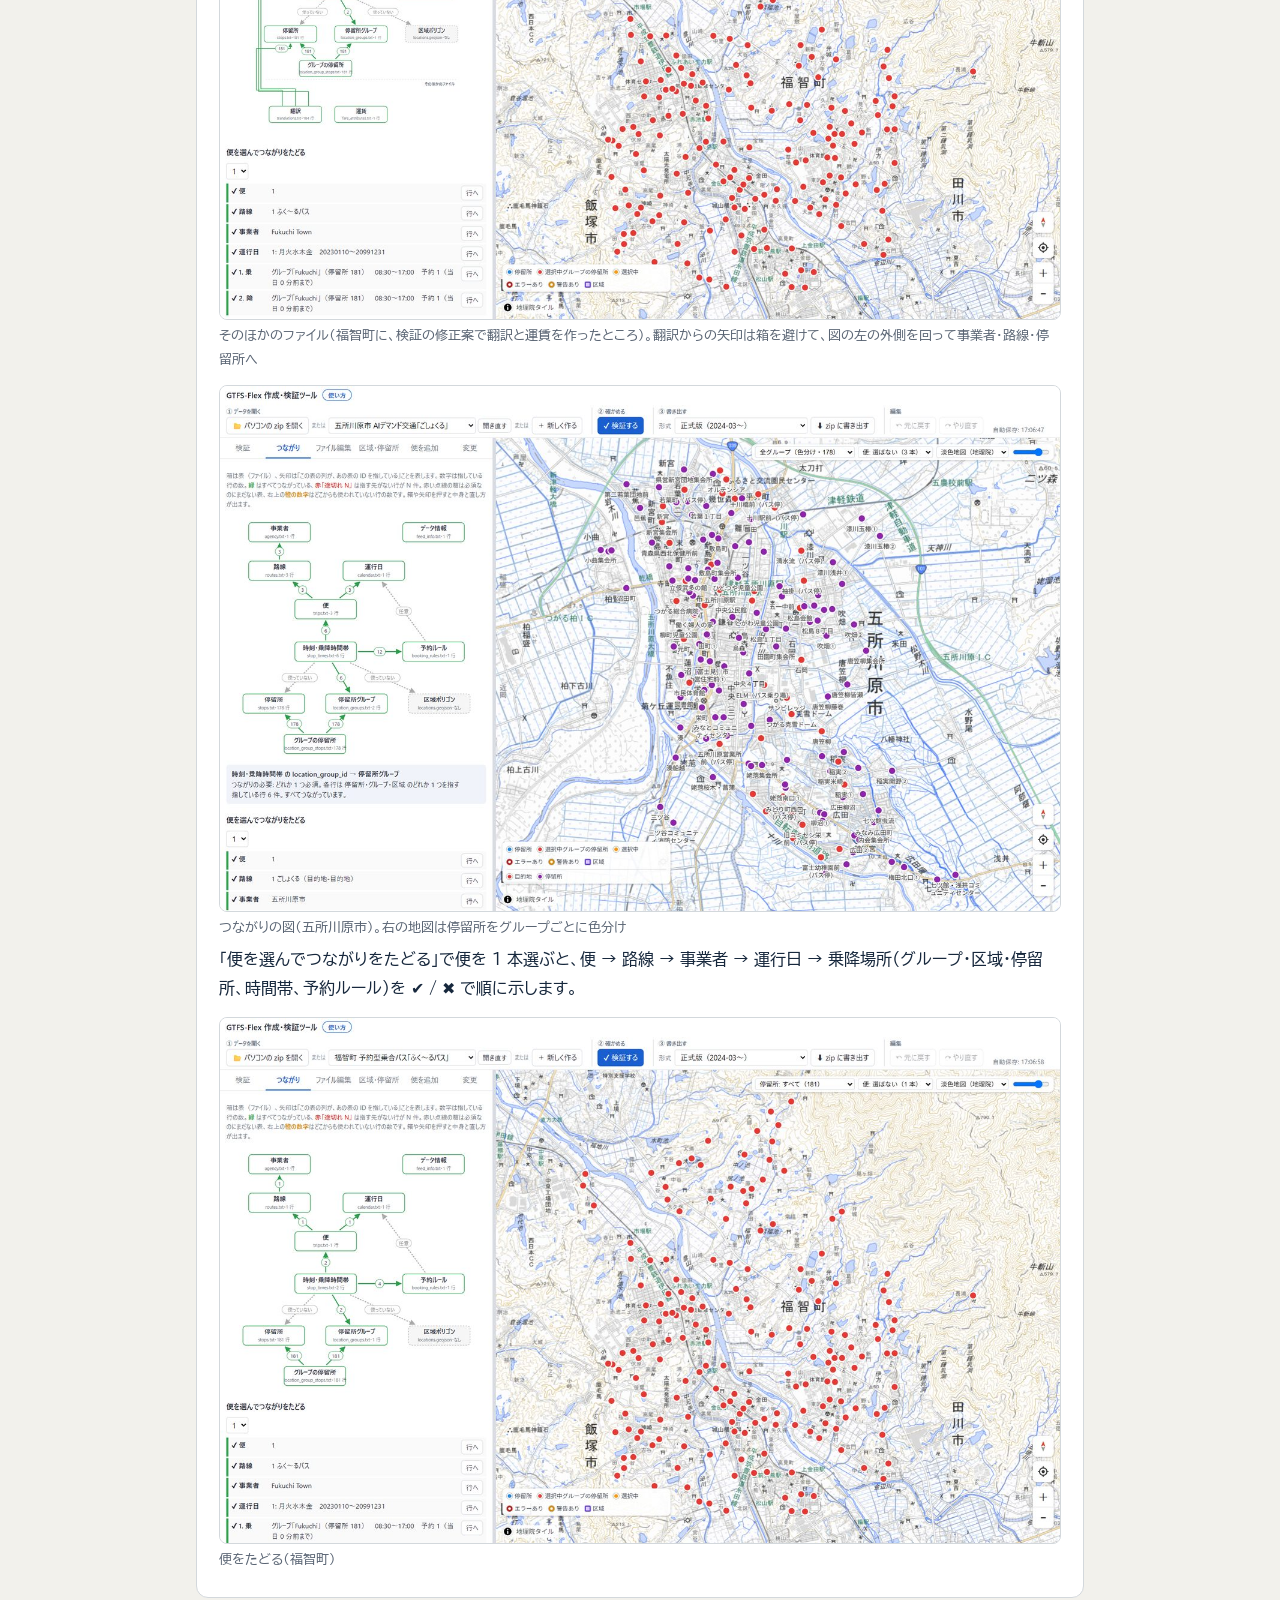
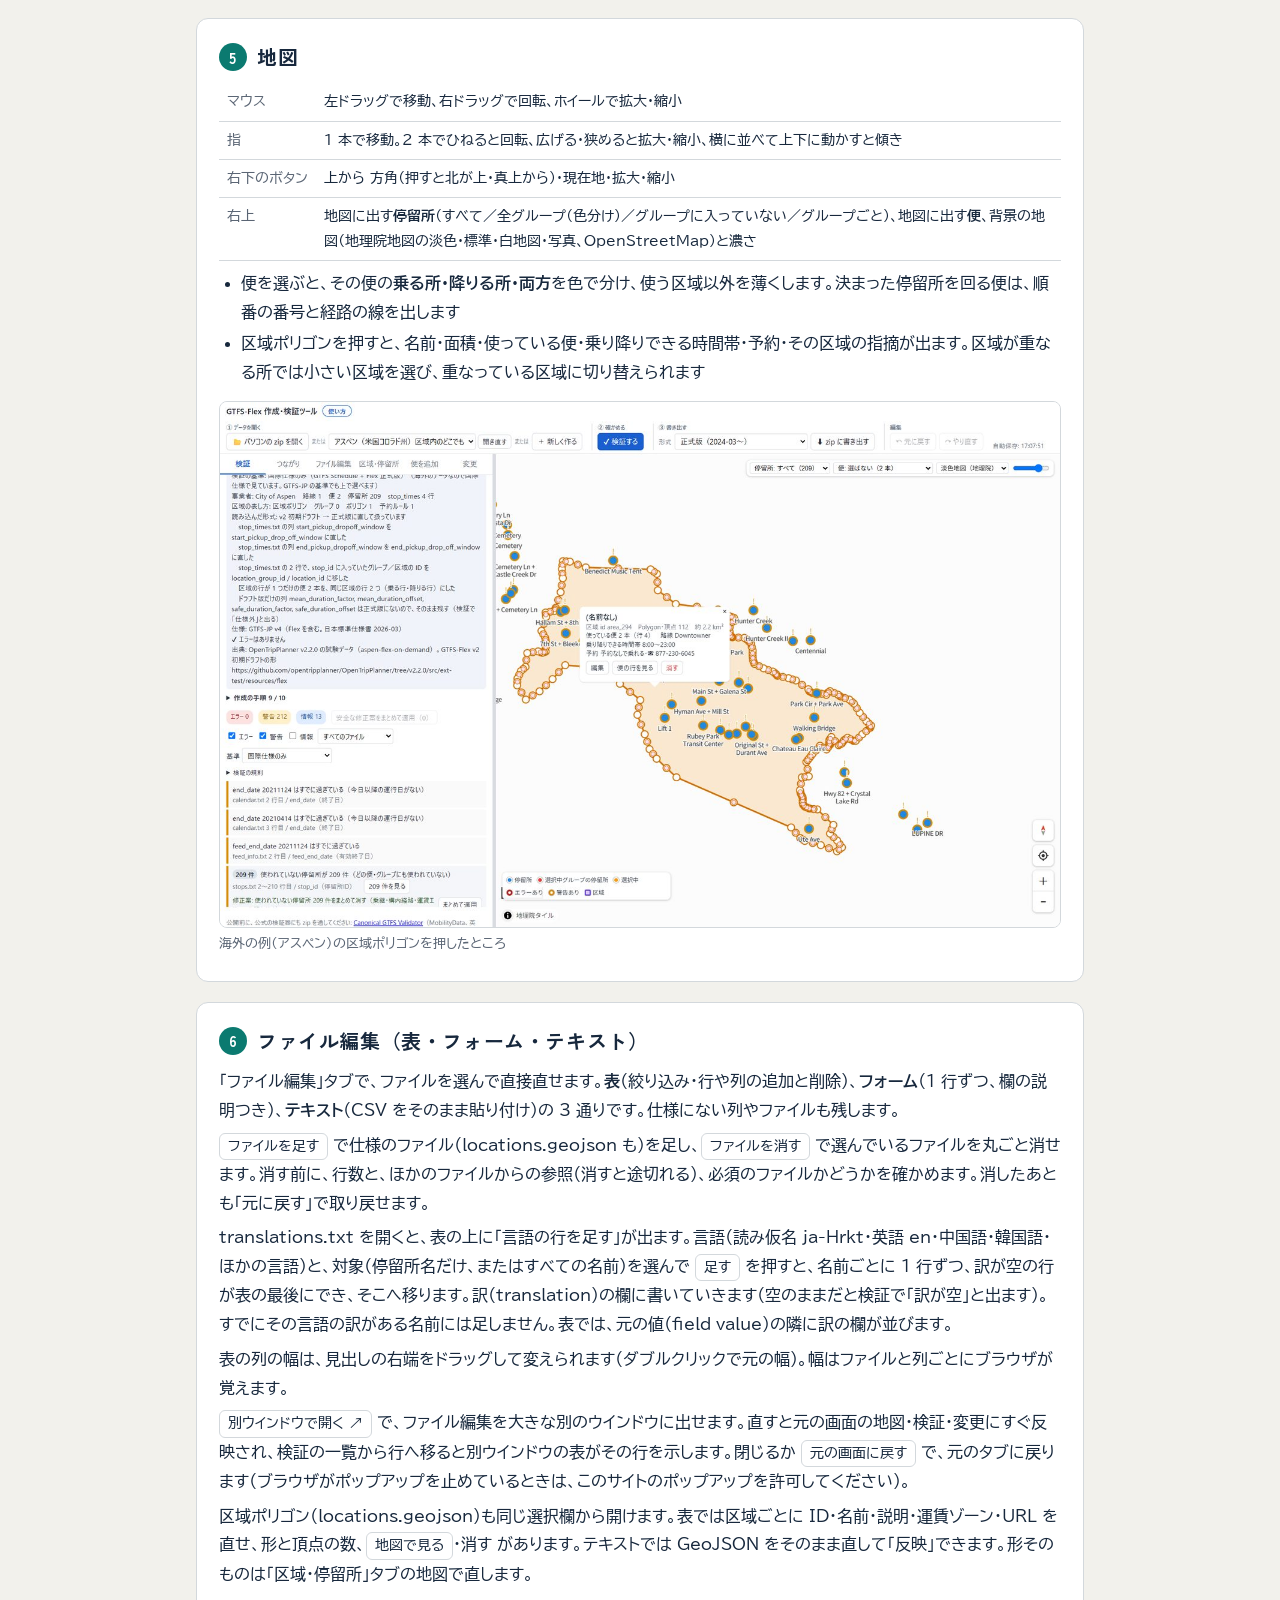
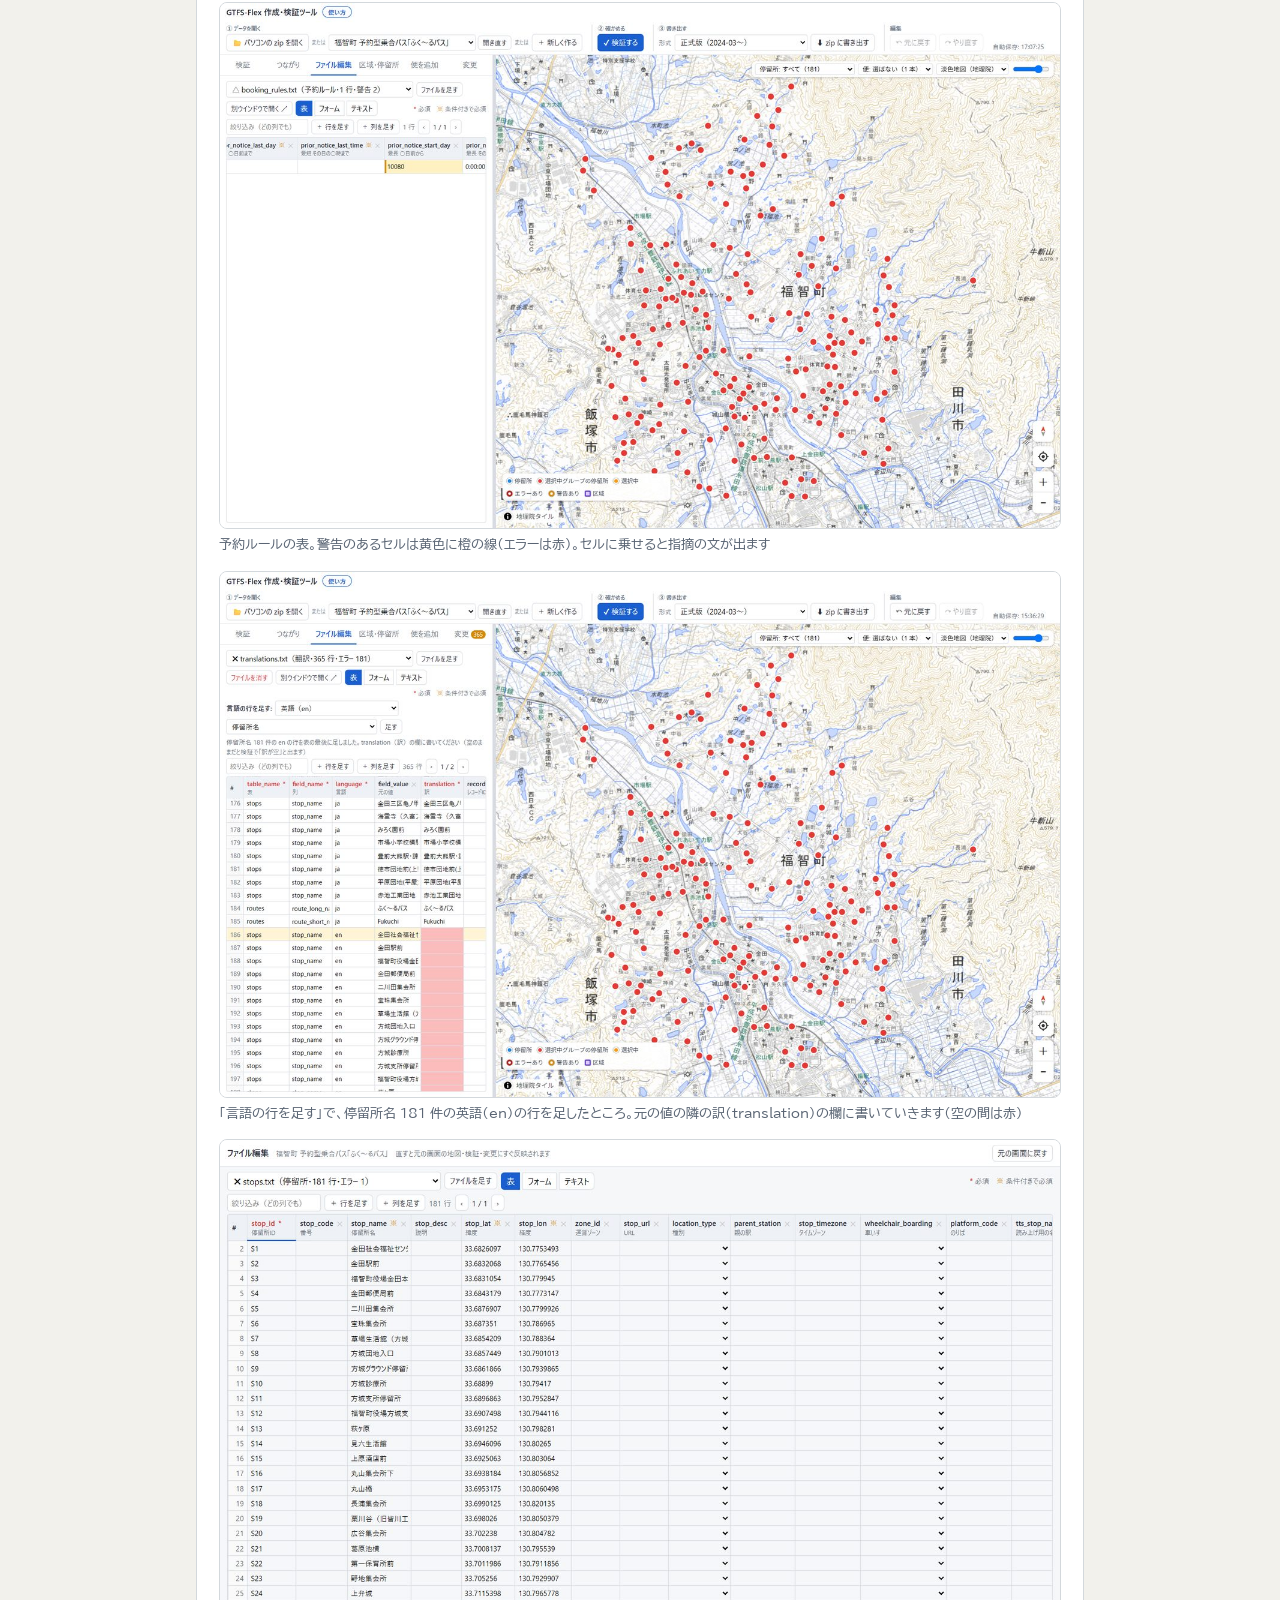
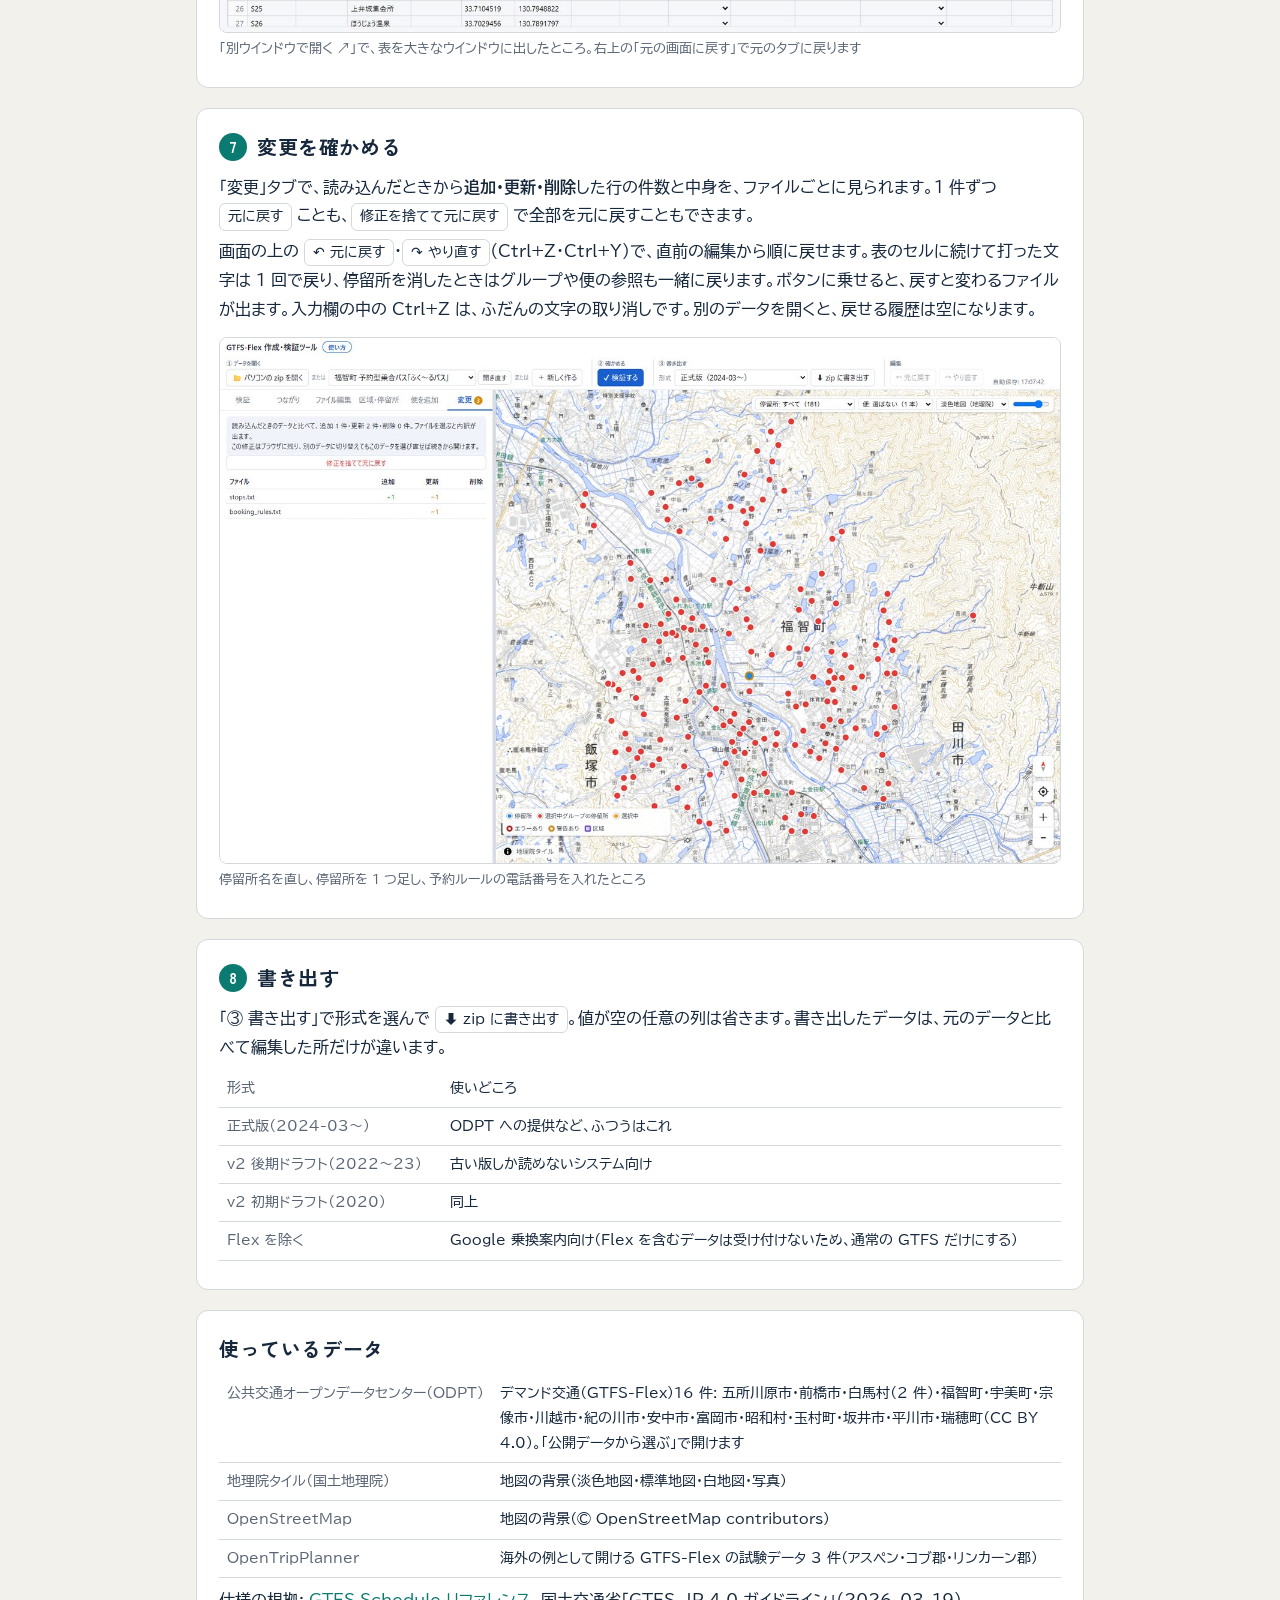
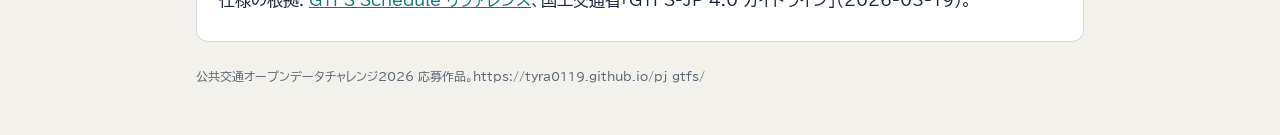
==== commit 472d6eab: "停留所の行き来を線で出す" ====
--- a/manual.html
+++ b/manual.html
@@ -114,8 +114,8 @@
   <figure><img src="manual/13_freehand.jpg" alt="なぞって描いた区域ポリゴン。頂点が並び、選ばれている" loading="lazy"><figcaption>「なぞって描く」で外周をなぞったところ。離すと線が頂点（だいだいの点）に変わり、頂点をドラッグして形を直せます</figcaption></figure>
   <h3>停留所の行き来（どこからどこへ行けるか）</h3>
   <p>地図で停留所を押すと、吹き出しと左の欄に「ここから行ける」「ここへ来られる」停留所と区域の数、使える便の数が出ます。便の行（stop_times.txt）を順に見て、乗れる行から、その後ろの降りられる行へ行けるとして数えます。停留所グループの行はグループに入っている停留所のどれでも、区域ポリゴンの行は区域の中のどこでも、という意味です。区域ポリゴンの中にある停留所は、その区域の行で乗り降りできます。</p>
-  <p>「便ごとに見る」を開くと、便ごとに、乗る時間帯・降りる所・予約の方法が並びます。<span class="btn">地図で色分けする</span> を押すと、地図の停留所が「行き来できる・ここから行けるだけ・ここへ来られるだけ・行き来できない」で色分けされます（地図の右上の選択欄の「選んだ停留所の行き来」と同じ）。グループへの入れ忘れや、行き先にしたい停留所へ行けるかを確かめるのに使えます。</p>
-  <figure><img src="manual/16_reach.jpg" alt="五所川原市の停留所を選び、行き来できる停留所を色分けした地図と吹き出し" loading="lazy"><figcaption>停留所の行き来（五所川原市）。選んだ停留所はグループ「停留所」に入っていて、便でグループ「目的地」の 56 か所と行き来できます。ほかは灰色</figcaption></figure>
+  <p>「便ごとに見る」を開くと、便ごとに、乗る時間帯・降りる所・予約の方法が並びます。<span class="btn">地図で色分けする</span> を押すと、地図の停留所が「行き来できる・ここから行けるだけ・ここへ来られるだけ・行き来できない」で色分けされます（地図の右上の選択欄の「選んだ停留所の行き来」と同じ）。色分けすると、選んだ停留所から行き来できる停留所と区域（区域は真ん中）へ直線も引きます。行けるだけ・来られるだけの線には、進む向きに ▶ が付きます（GTFS-Flex には途中の道筋がないので、線は行き先を結ぶだけです）。グループへの入れ忘れや、行き先にしたい停留所へ行けるかを確かめるのに使えます。</p>
+  <figure><img src="manual/16_reach.jpg" alt="五所川原市の停留所を選び、行き来できる停留所を色分けした地図と吹き出し" loading="lazy"><figcaption>停留所の行き来（五所川原市）。選んだ停留所はグループ「停留所」に入っていて、便でグループ「目的地」の 56 か所と行き来でき、その 56 か所へ線が引かれます。ほかは灰色</figcaption></figure>
   <h3>便（「便を追加」タブ）</h3>
   <p>路線・運行日・乗る所と降りる所（グループ・区域・停留所）・乗り降りできる時間帯・予約ルールを選んで足します。区域の中で乗り降りする便は、ガイドラインの形（乗る行と降りる行の 2 行）で作ります。</p>
   <figure><img src="manual/08_trips.jpg" alt="便を追加タブ" loading="lazy"><figcaption>便を追加</figcaption></figure>
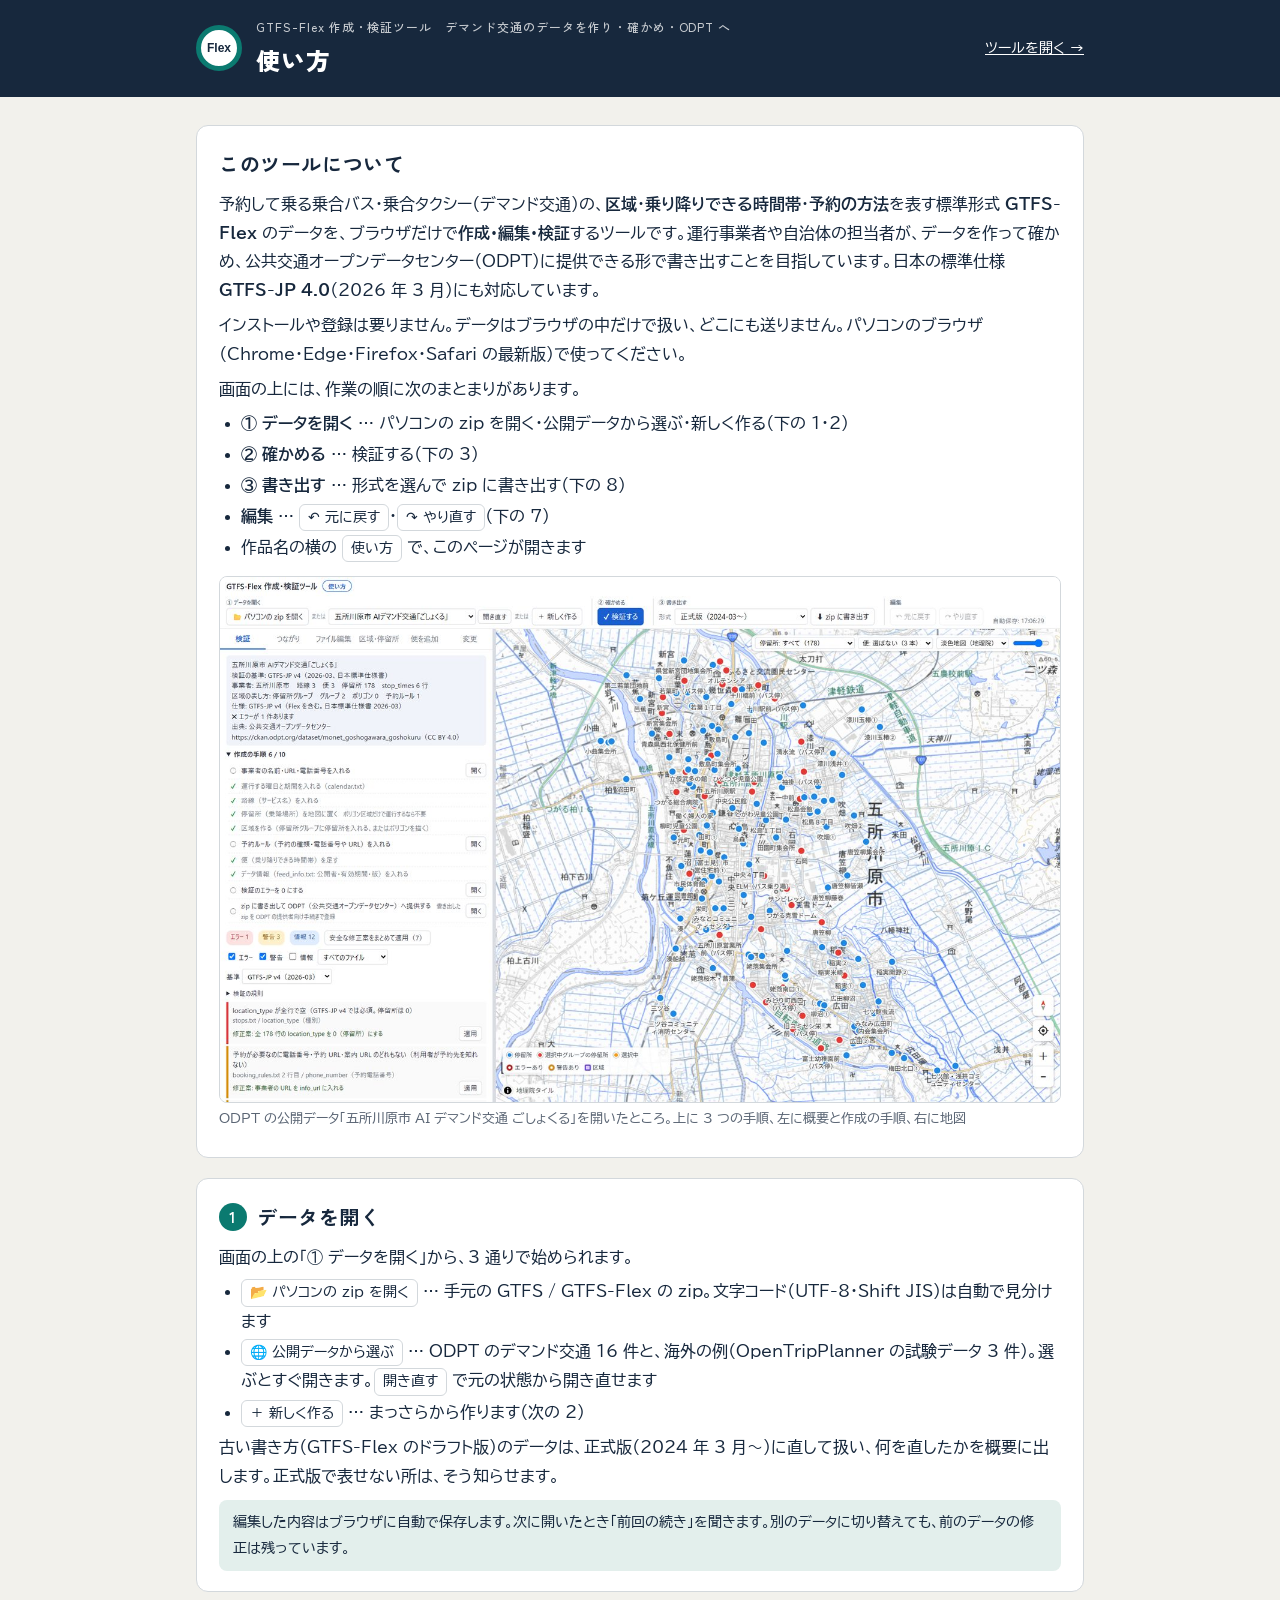
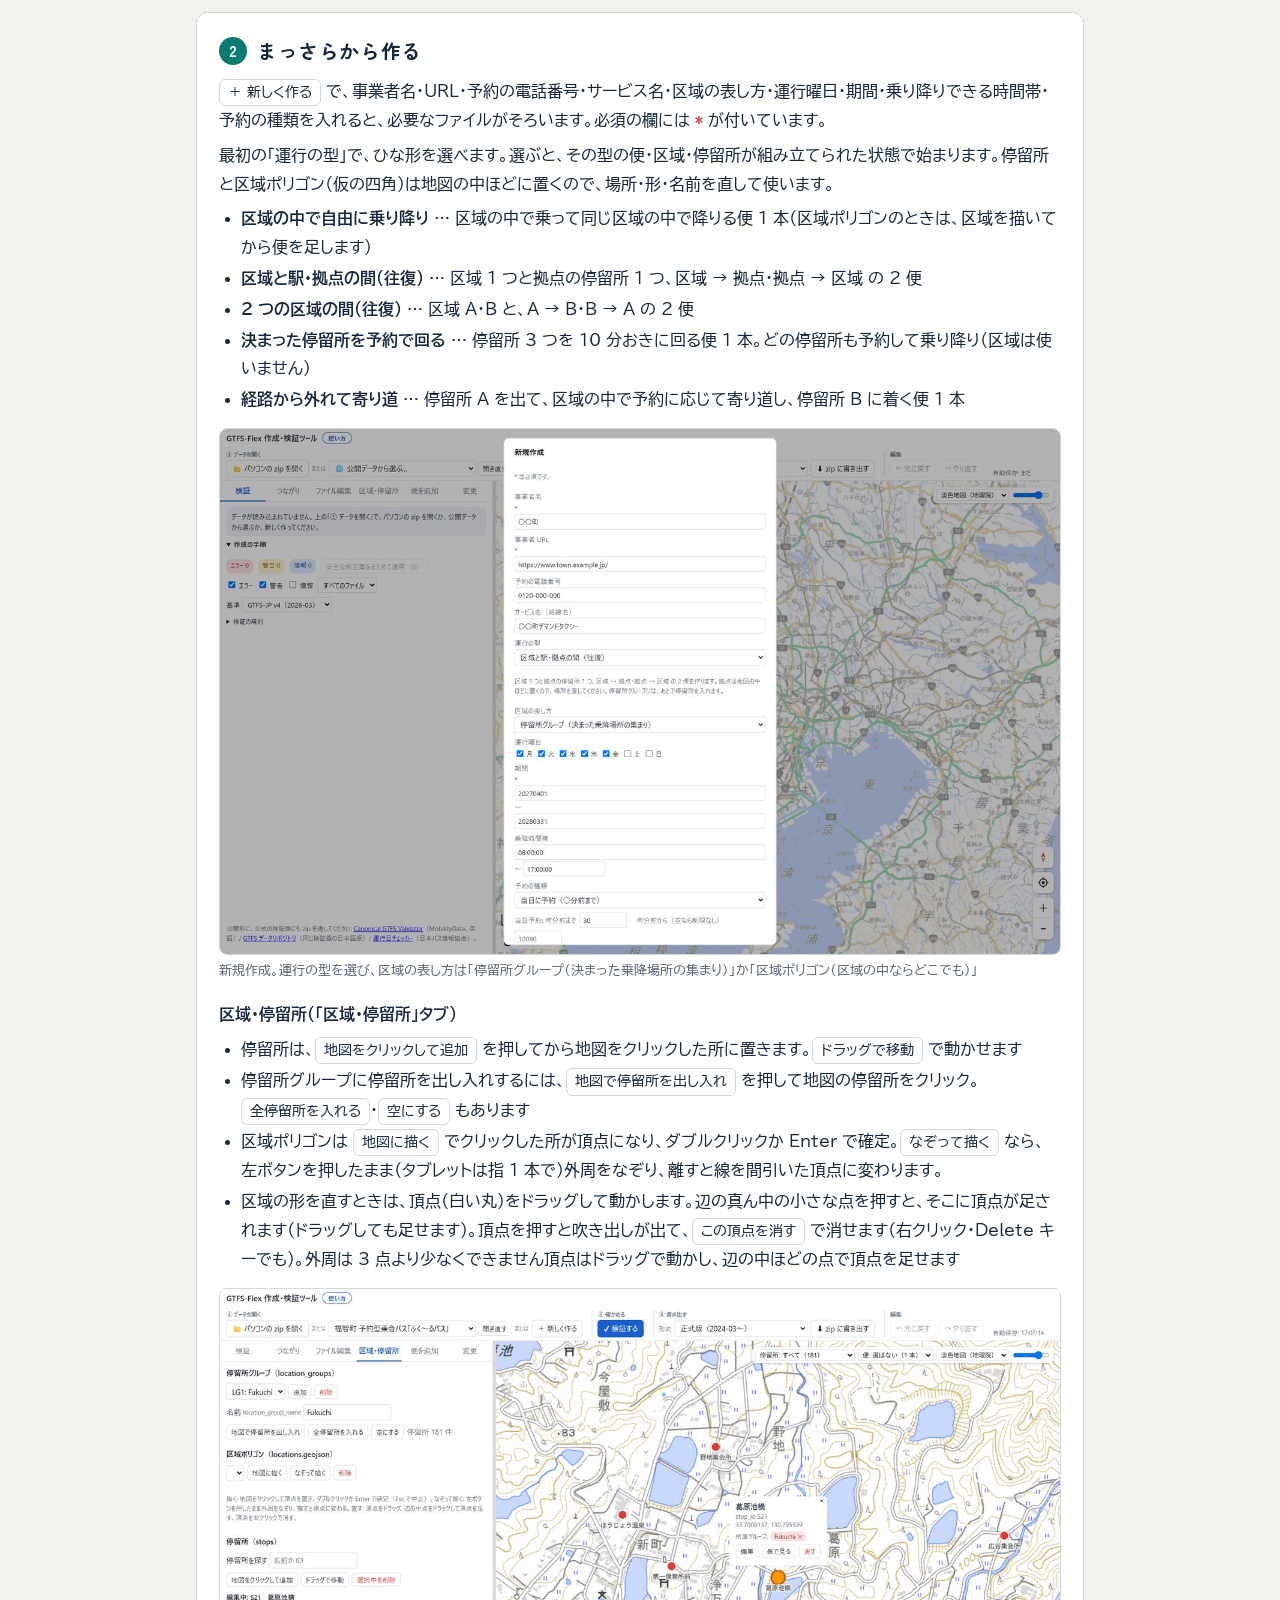
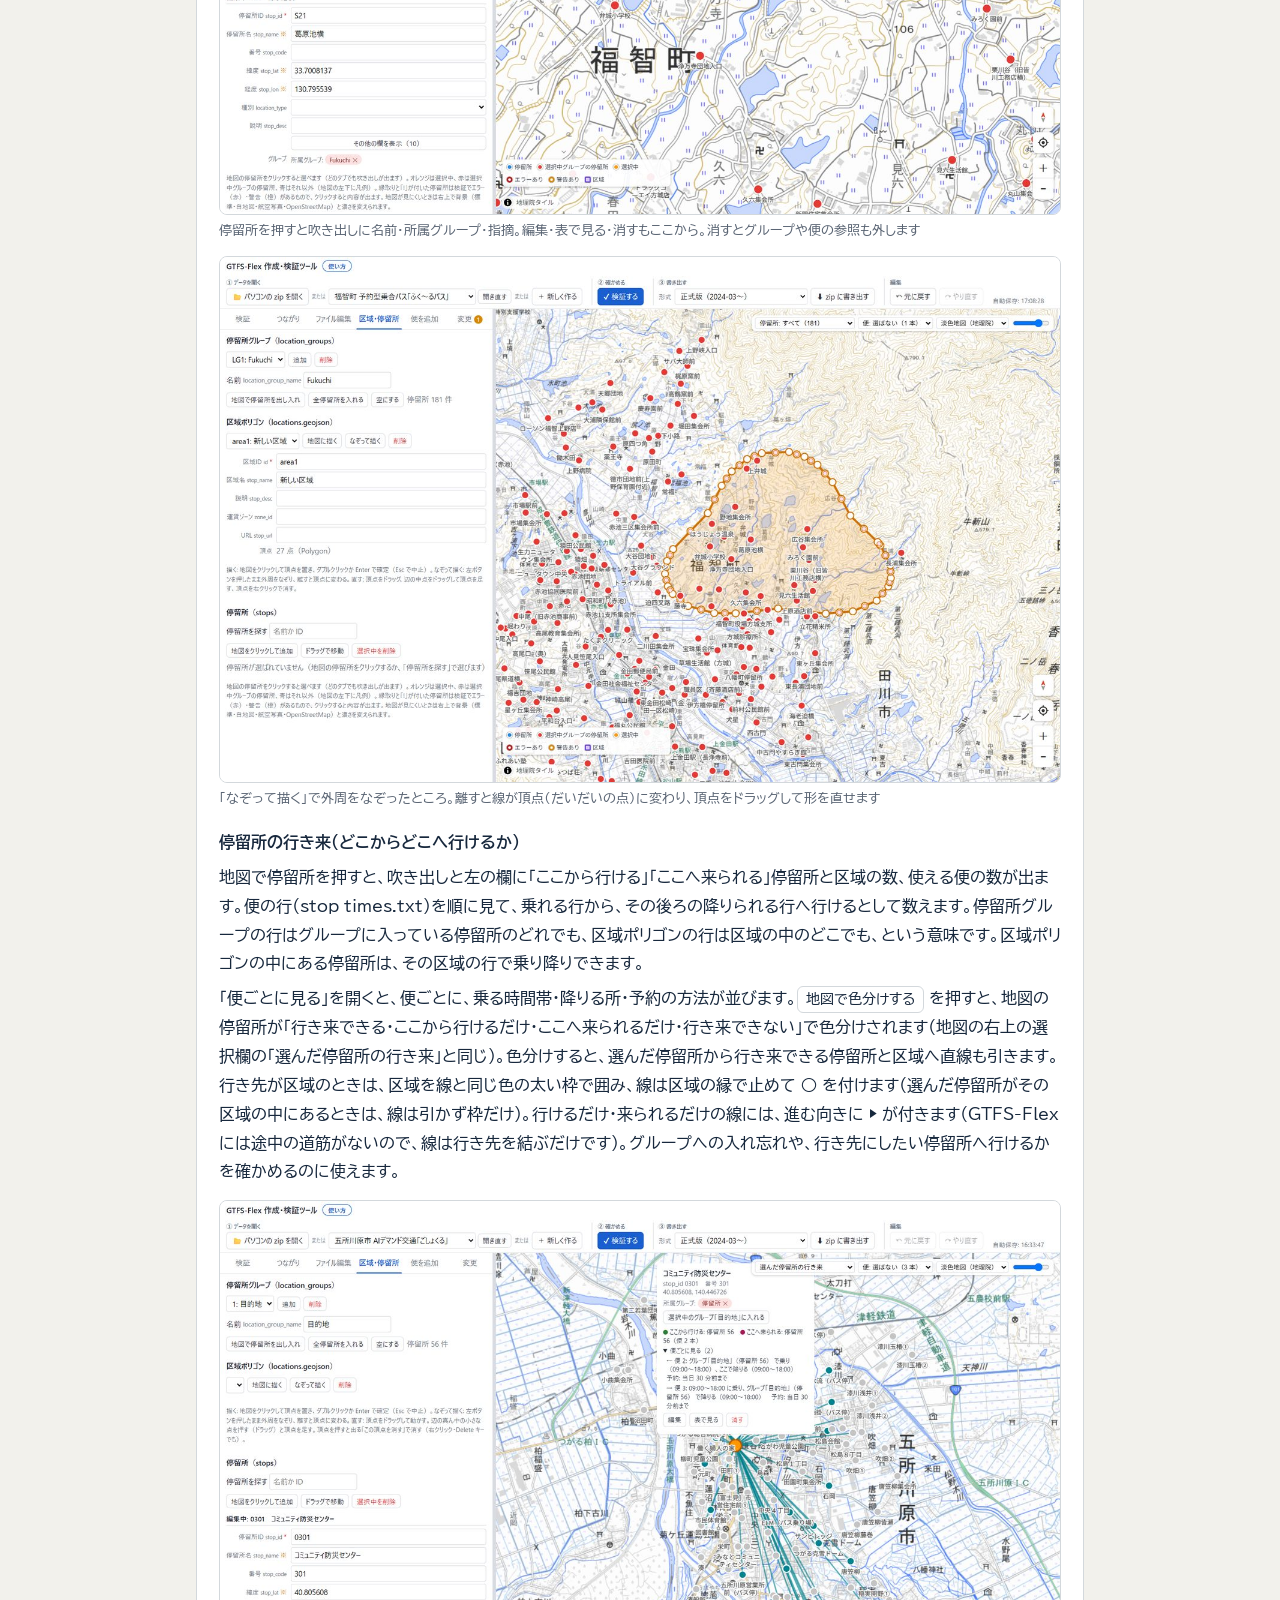
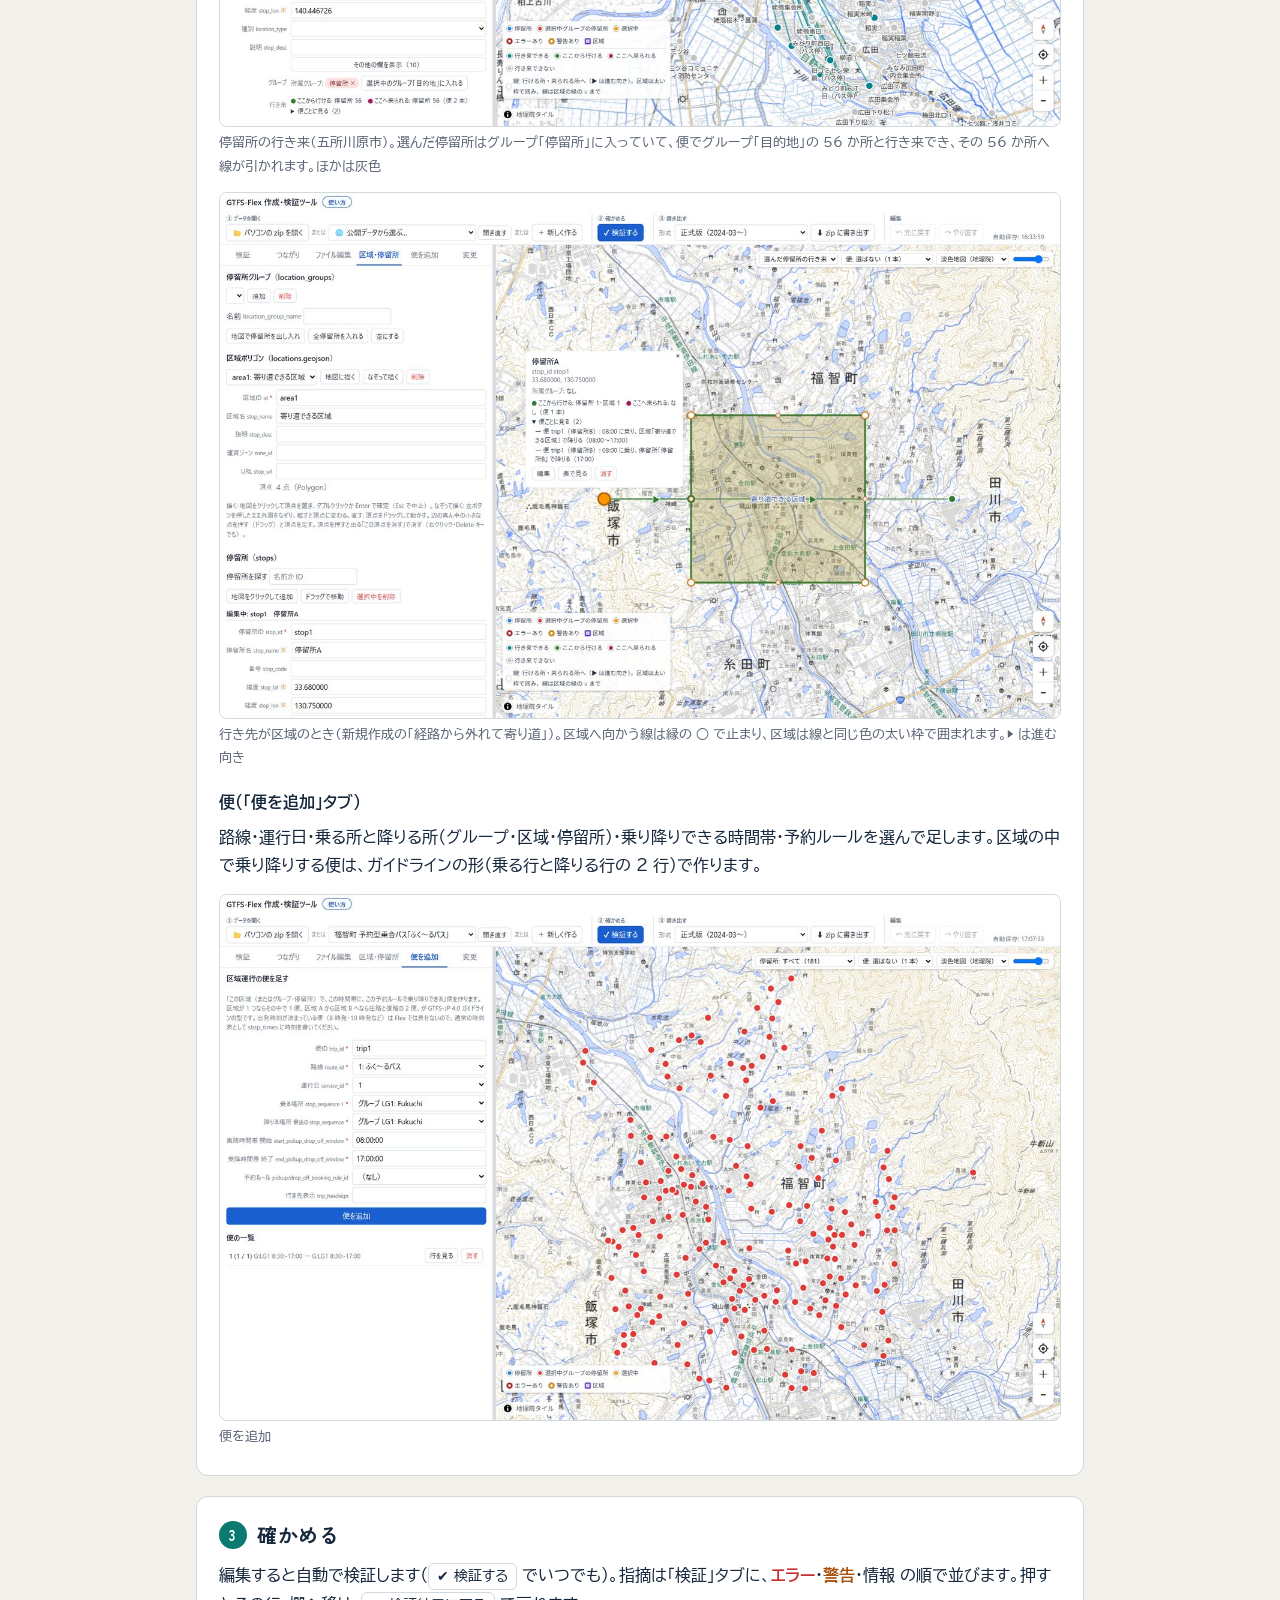
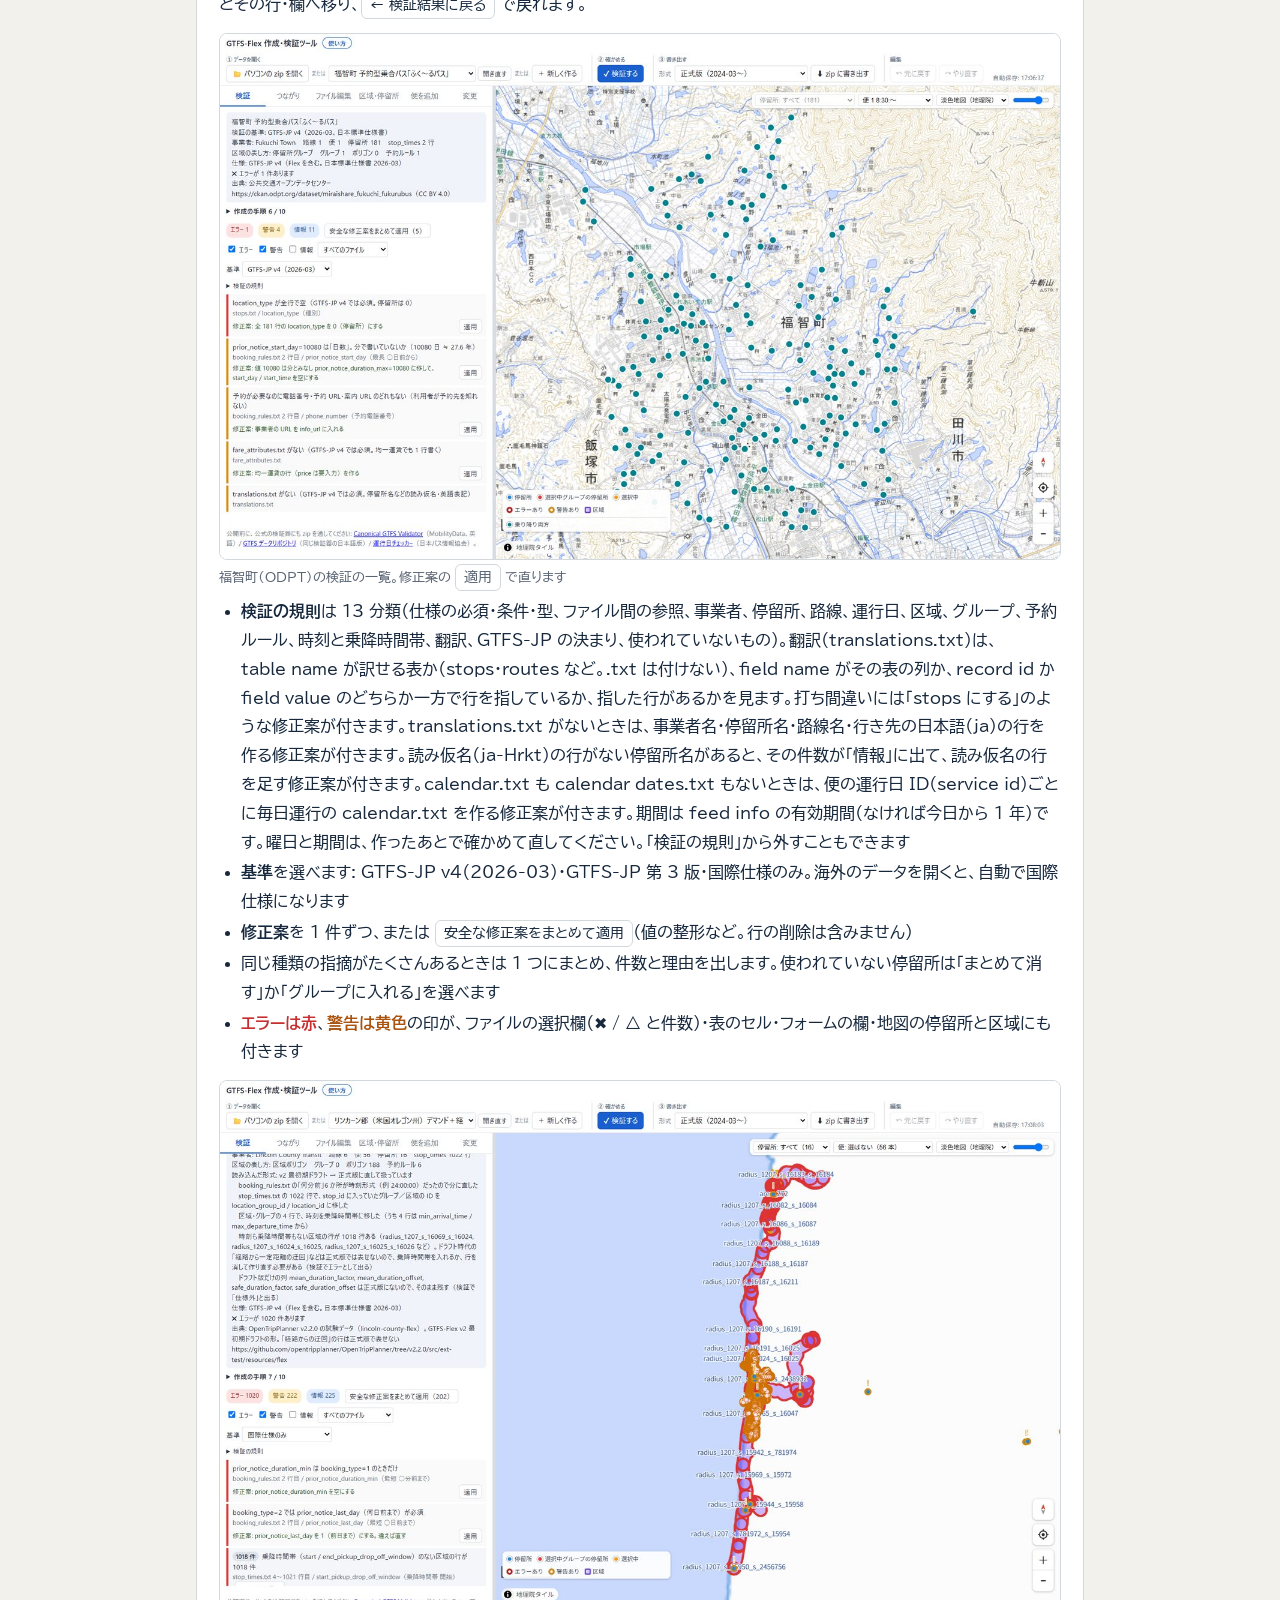
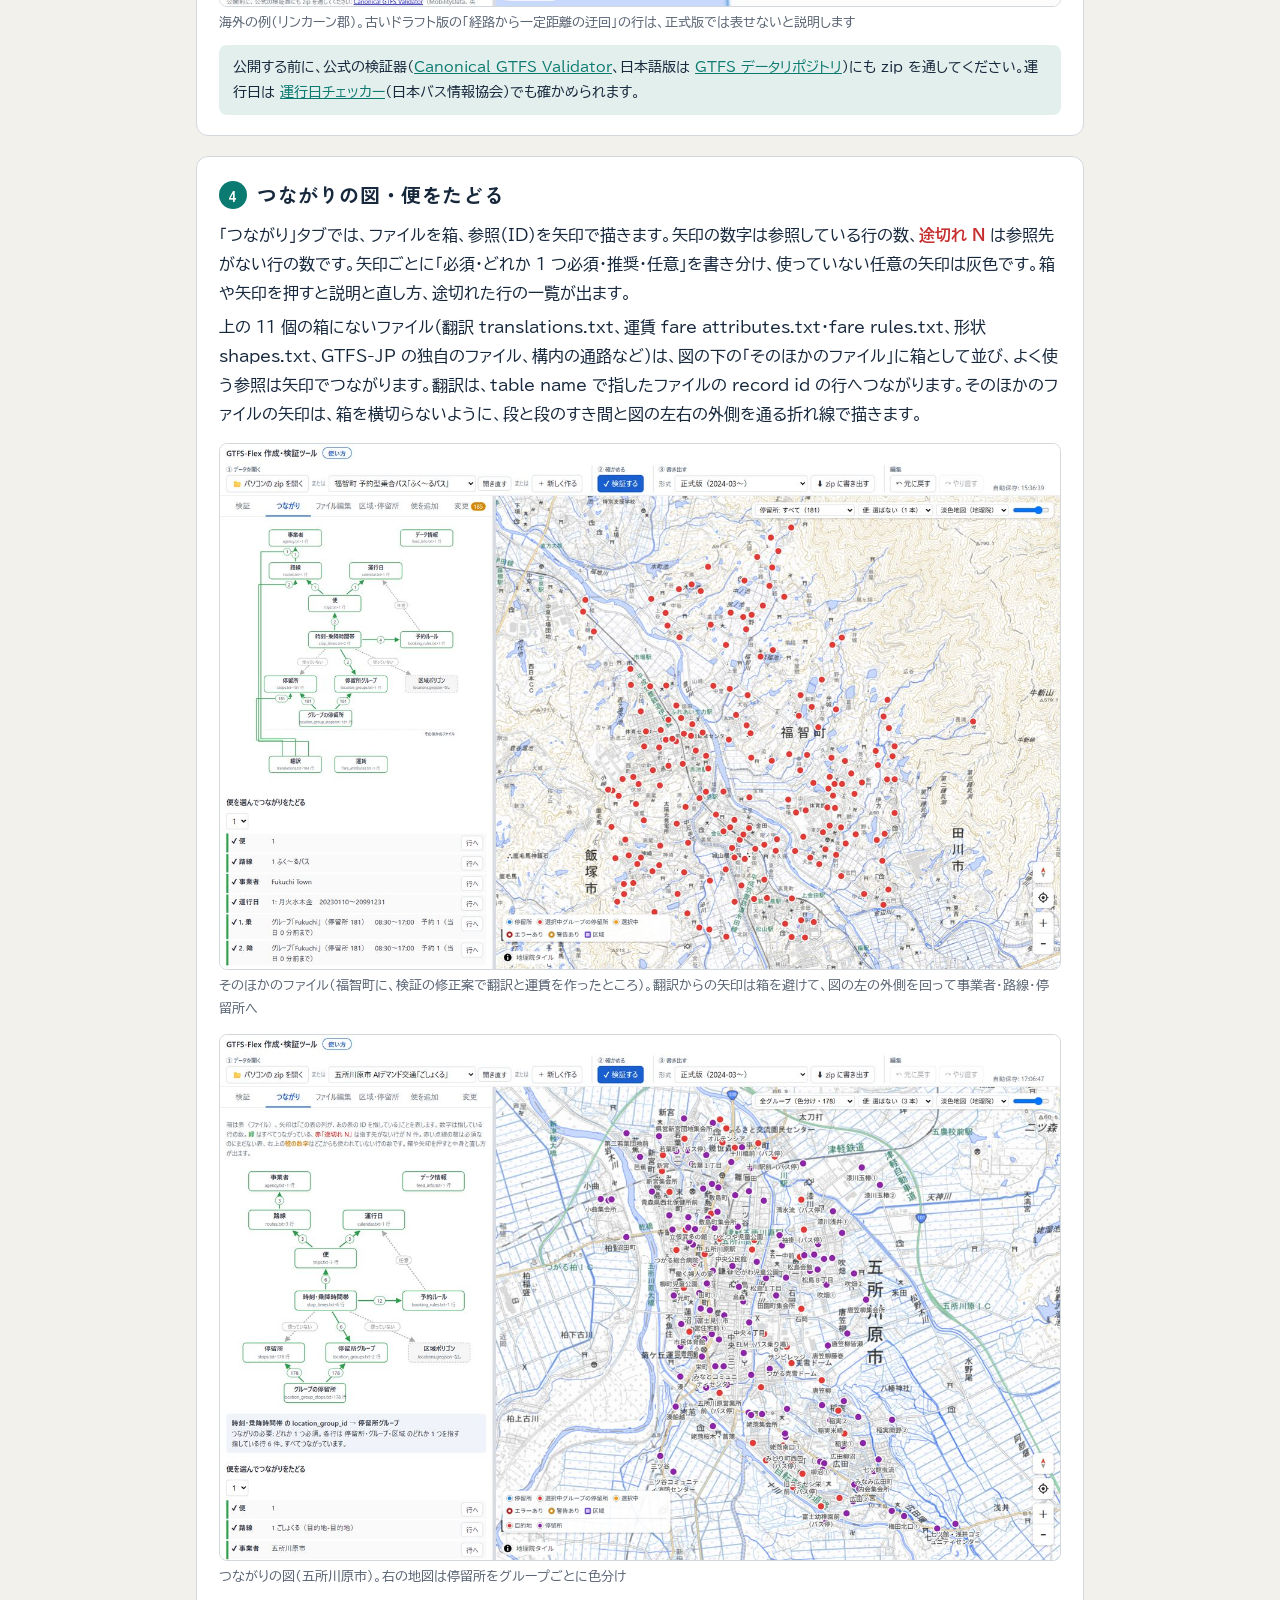
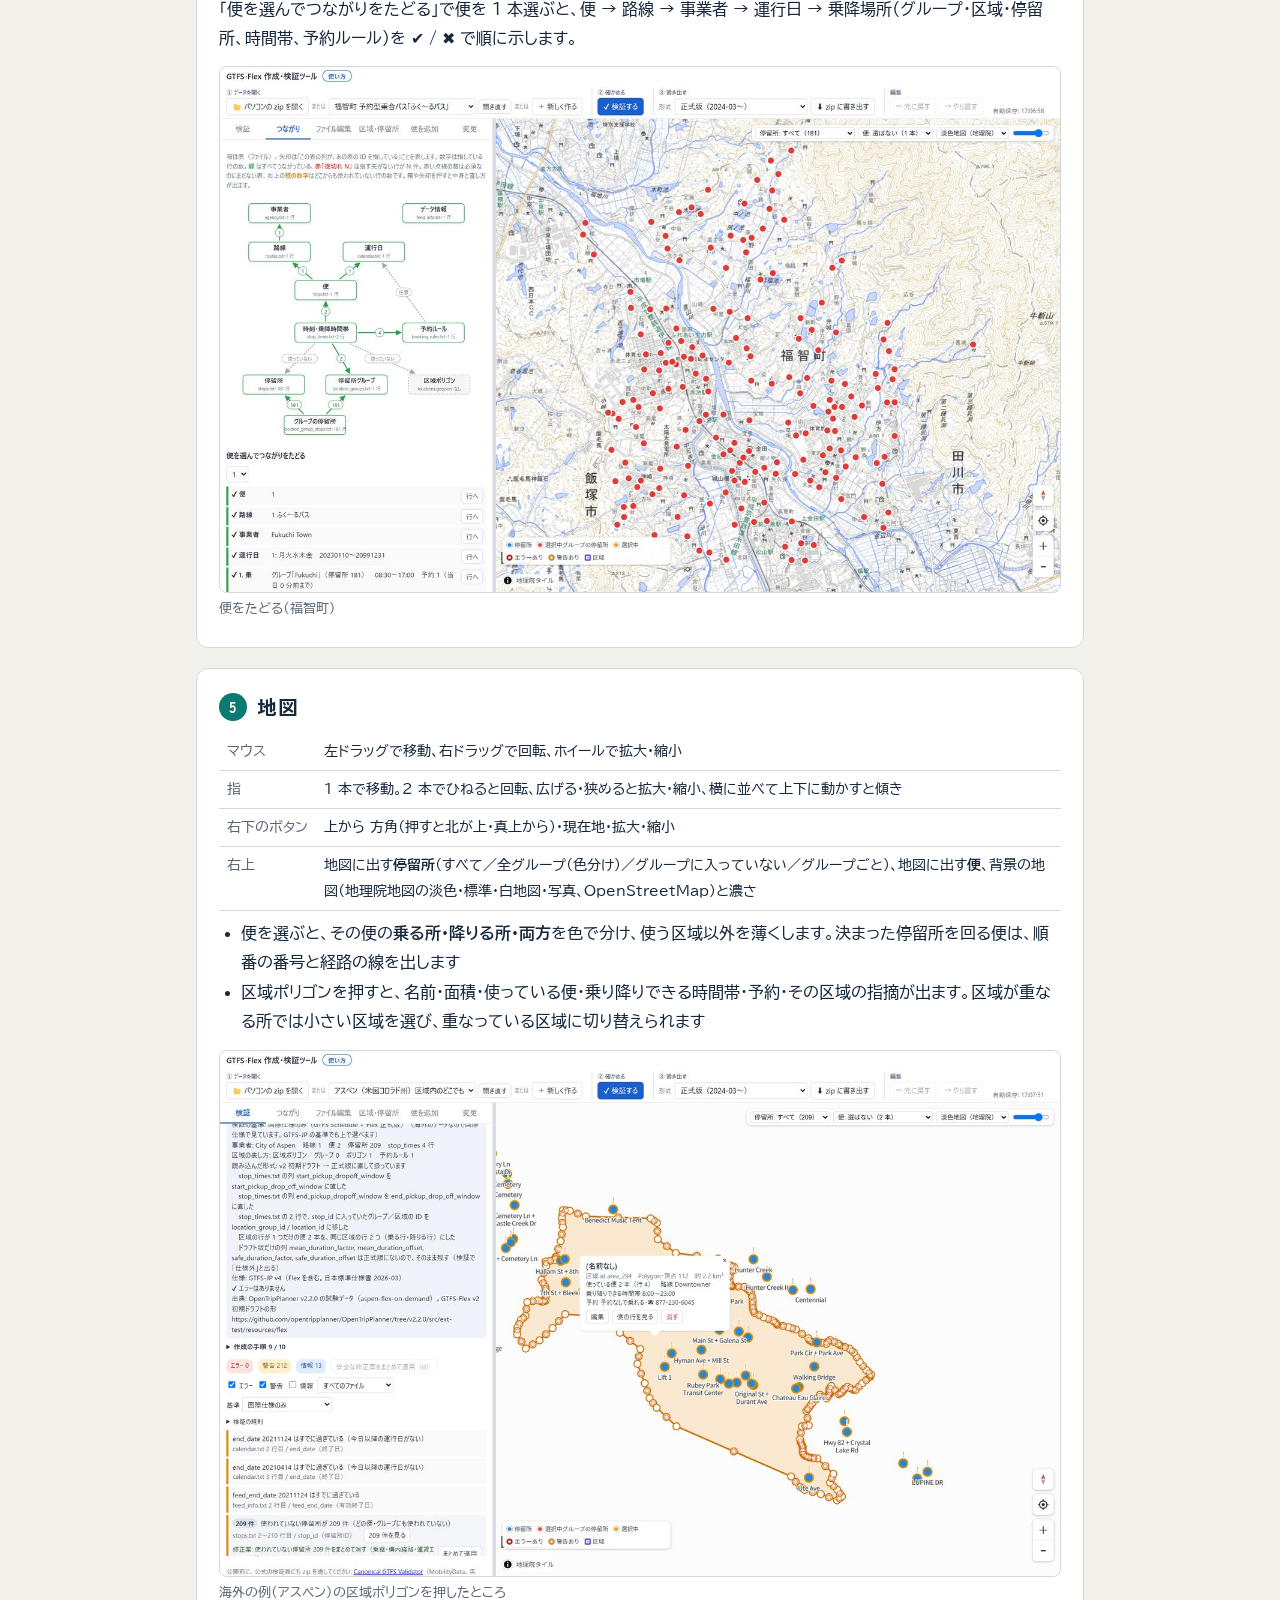
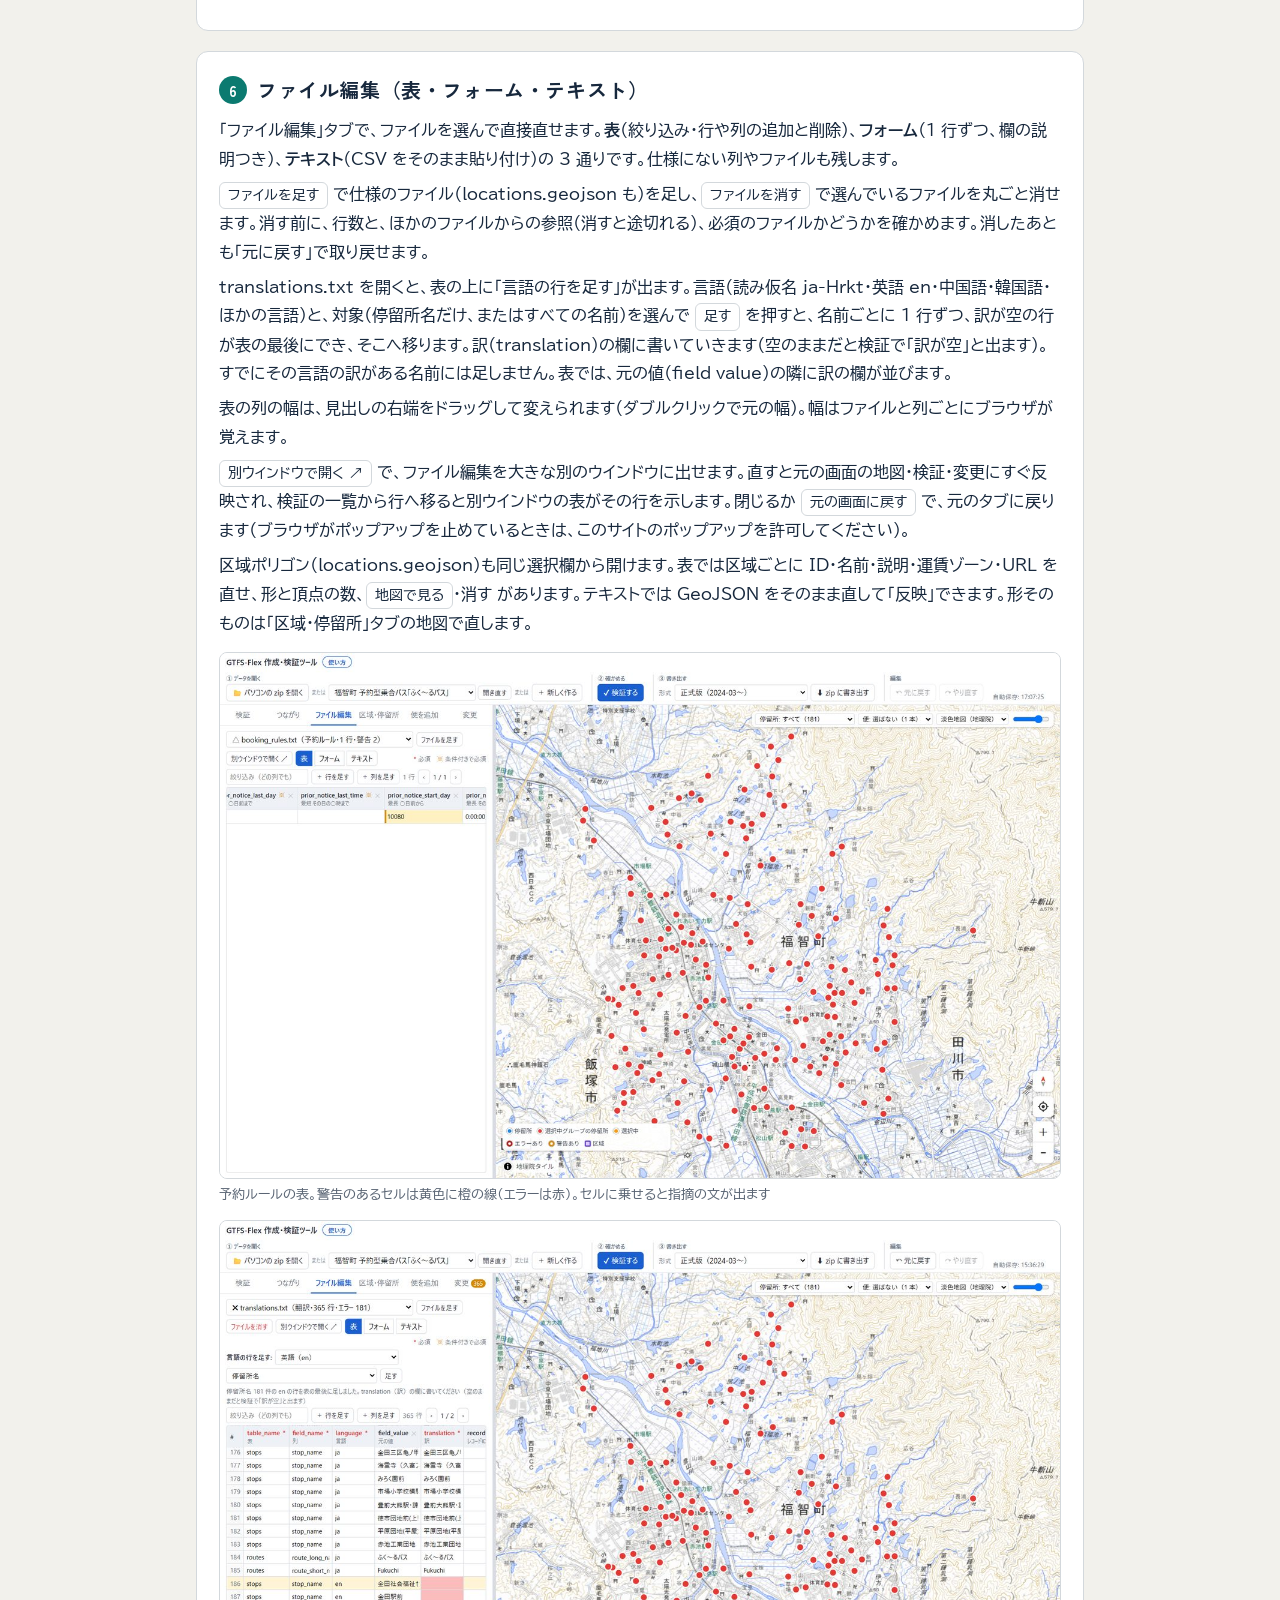
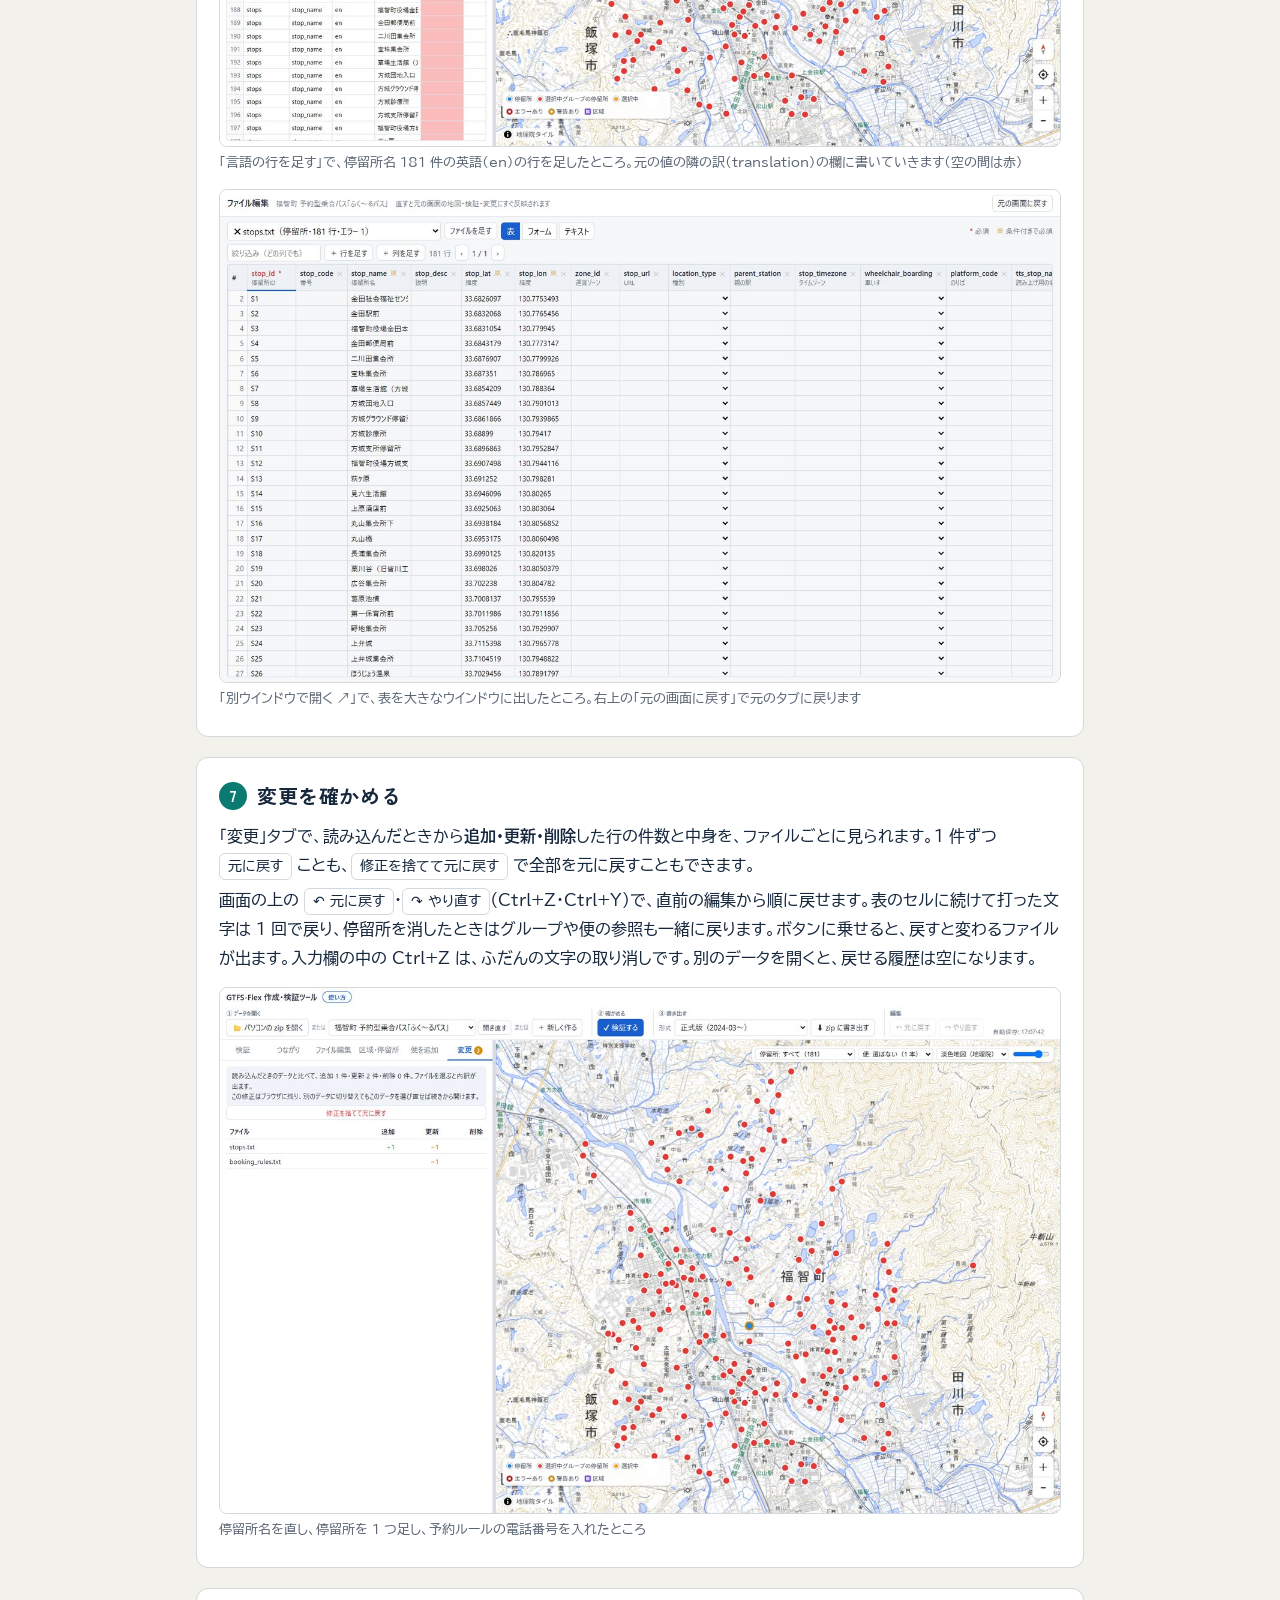
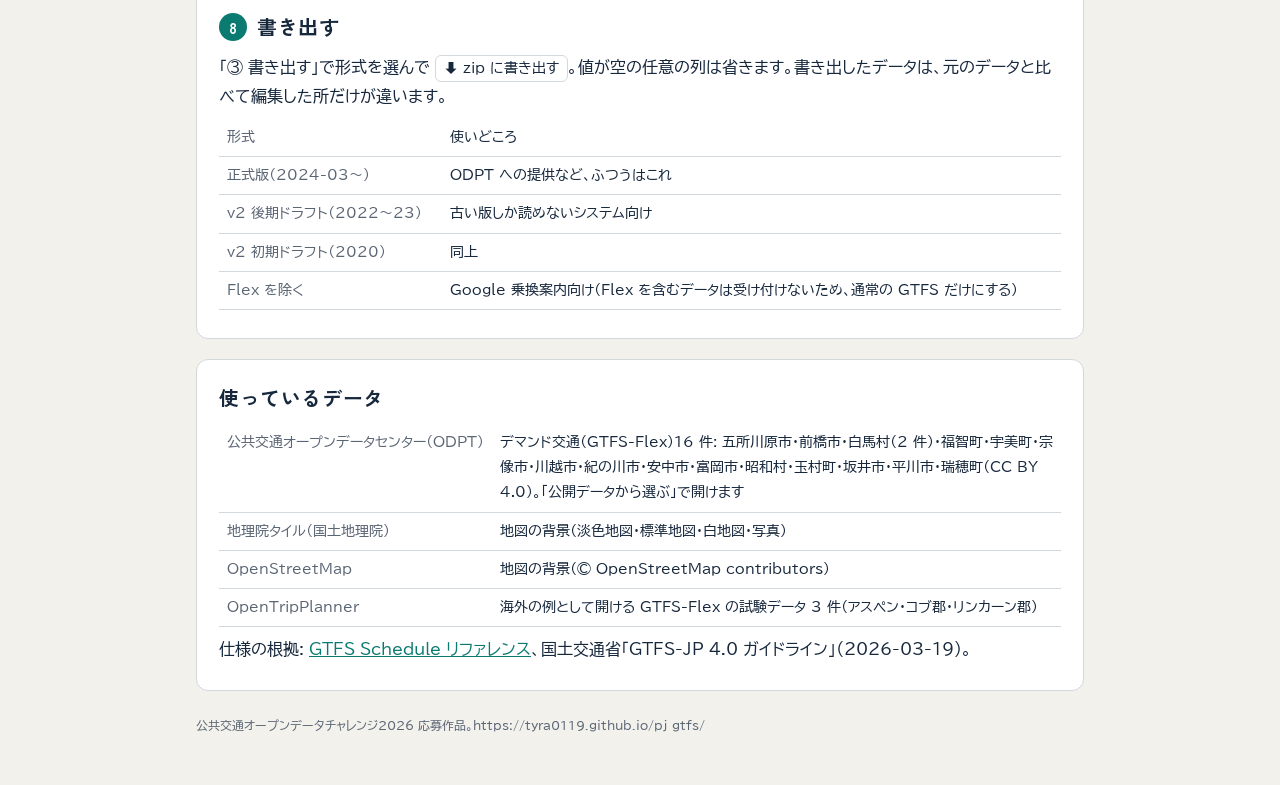
==== commit 11c58966: "行き来の線の先が区域なら枠と ○" ====
--- a/manual.html
+++ b/manual.html
@@ -114,8 +114,9 @@
   <figure><img src="manual/13_freehand.jpg" alt="なぞって描いた区域ポリゴン。頂点が並び、選ばれている" loading="lazy"><figcaption>「なぞって描く」で外周をなぞったところ。離すと線が頂点（だいだいの点）に変わり、頂点をドラッグして形を直せます</figcaption></figure>
   <h3>停留所の行き来（どこからどこへ行けるか）</h3>
   <p>地図で停留所を押すと、吹き出しと左の欄に「ここから行ける」「ここへ来られる」停留所と区域の数、使える便の数が出ます。便の行（stop_times.txt）を順に見て、乗れる行から、その後ろの降りられる行へ行けるとして数えます。停留所グループの行はグループに入っている停留所のどれでも、区域ポリゴンの行は区域の中のどこでも、という意味です。区域ポリゴンの中にある停留所は、その区域の行で乗り降りできます。</p>
-  <p>「便ごとに見る」を開くと、便ごとに、乗る時間帯・降りる所・予約の方法が並びます。<span class="btn">地図で色分けする</span> を押すと、地図の停留所が「行き来できる・ここから行けるだけ・ここへ来られるだけ・行き来できない」で色分けされます（地図の右上の選択欄の「選んだ停留所の行き来」と同じ）。色分けすると、選んだ停留所から行き来できる停留所と区域（区域は真ん中）へ直線も引きます。行けるだけ・来られるだけの線には、進む向きに ▶ が付きます（GTFS-Flex には途中の道筋がないので、線は行き先を結ぶだけです）。グループへの入れ忘れや、行き先にしたい停留所へ行けるかを確かめるのに使えます。</p>
+  <p>「便ごとに見る」を開くと、便ごとに、乗る時間帯・降りる所・予約の方法が並びます。<span class="btn">地図で色分けする</span> を押すと、地図の停留所が「行き来できる・ここから行けるだけ・ここへ来られるだけ・行き来できない」で色分けされます（地図の右上の選択欄の「選んだ停留所の行き来」と同じ）。色分けすると、選んだ停留所から行き来できる停留所と区域へ直線も引きます。行き先が区域のときは、区域を線と同じ色の太い枠で囲み、線は区域の縁で止めて ○ を付けます（選んだ停留所がその区域の中にあるときは、線は引かず枠だけ）。行けるだけ・来られるだけの線には、進む向きに ▶ が付きます（GTFS-Flex には途中の道筋がないので、線は行き先を結ぶだけです）。グループへの入れ忘れや、行き先にしたい停留所へ行けるかを確かめるのに使えます。</p>
   <figure><img src="manual/16_reach.jpg" alt="五所川原市の停留所を選び、行き来できる停留所を色分けした地図と吹き出し" loading="lazy"><figcaption>停留所の行き来（五所川原市）。選んだ停留所はグループ「停留所」に入っていて、便でグループ「目的地」の 56 か所と行き来でき、その 56 か所へ線が引かれます。ほかは灰色</figcaption></figure>
+  <figure><img src="manual/17_reach_zone.jpg" alt="停留所 A から、区域と停留所 B へ ▶ 付きの線。区域へ向かう線は区域の縁の丸で止まり、区域は緑の太い枠" loading="lazy"><figcaption>行き先が区域のとき（新規作成の「経路から外れて寄り道」）。区域へ向かう線は縁の ○ で止まり、区域は線と同じ色の太い枠で囲まれます。▶ は進む向き</figcaption></figure>
   <h3>便（「便を追加」タブ）</h3>
   <p>路線・運行日・乗る所と降りる所（グループ・区域・停留所）・乗り降りできる時間帯・予約ルールを選んで足します。区域の中で乗り降りする便は、ガイドラインの形（乗る行と降りる行の 2 行）で作ります。</p>
   <figure><img src="manual/08_trips.jpg" alt="便を追加タブ" loading="lazy"><figcaption>便を追加</figcaption></figure>
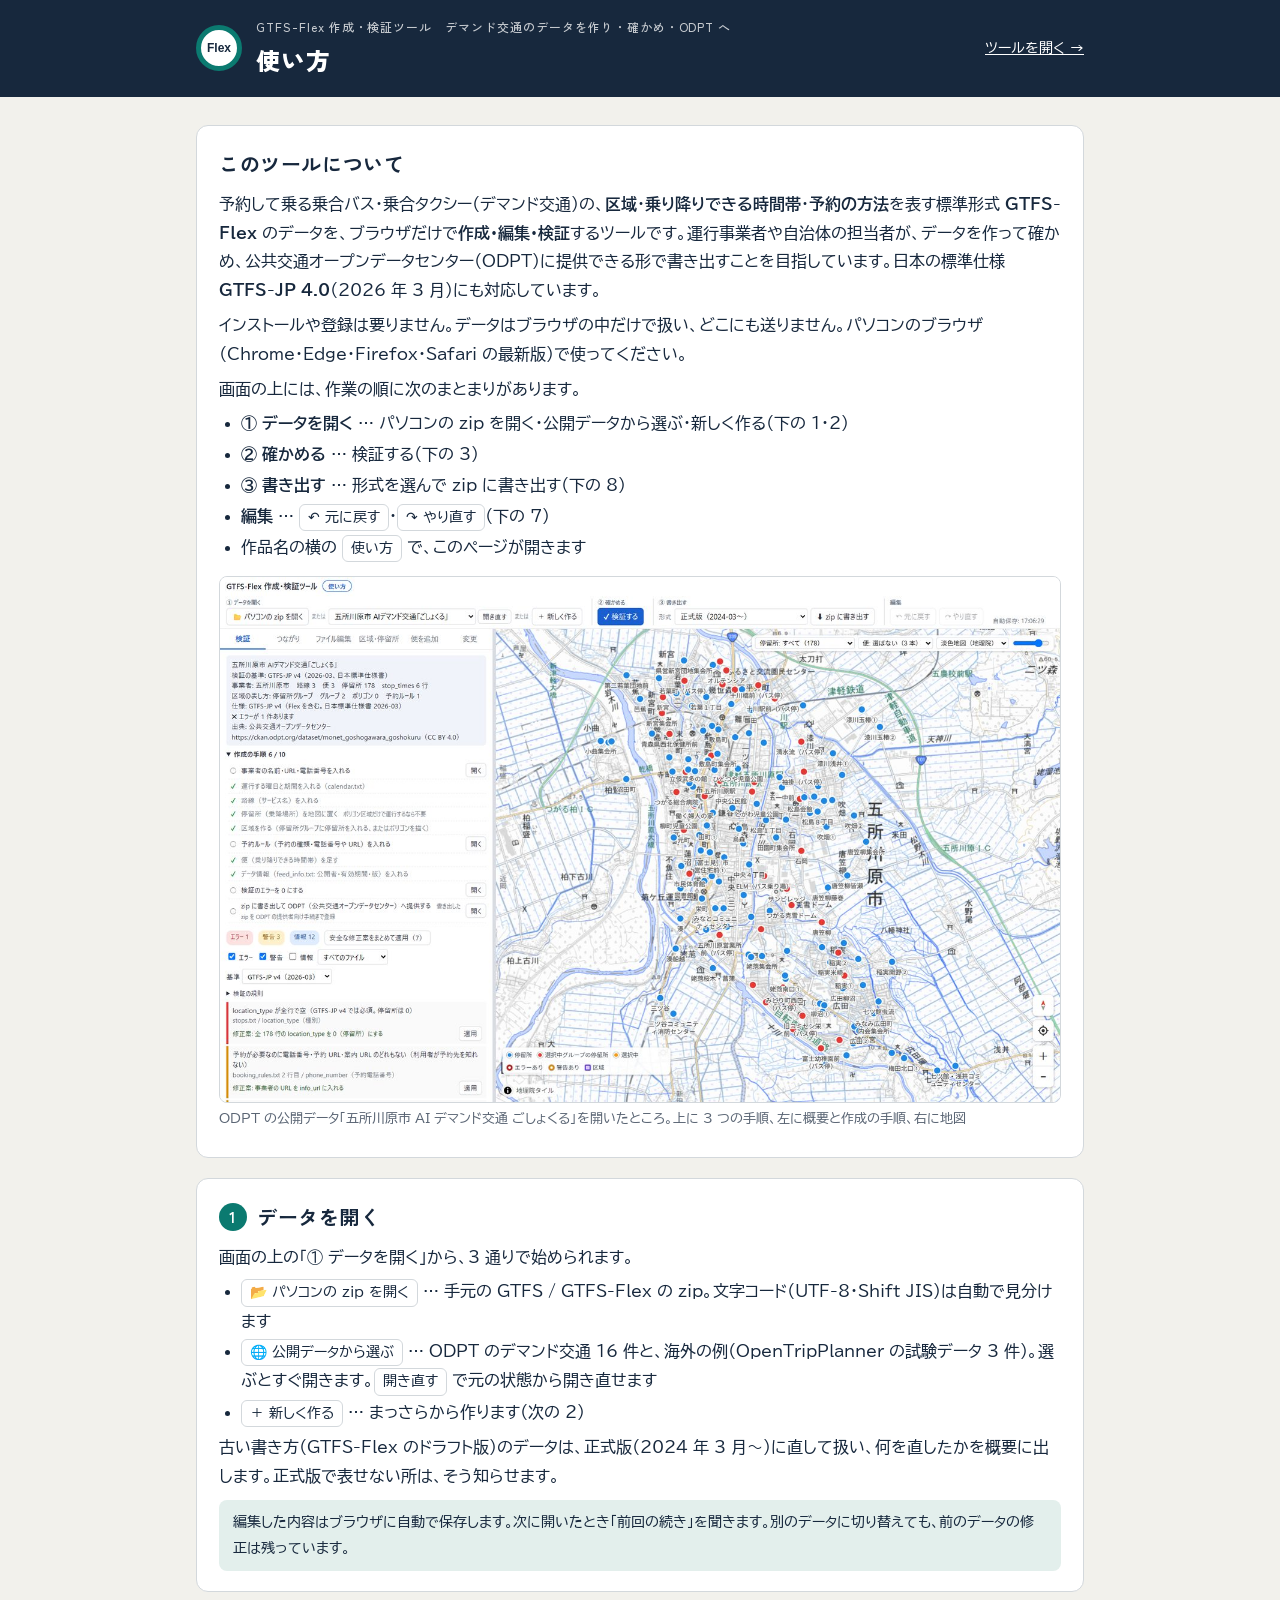
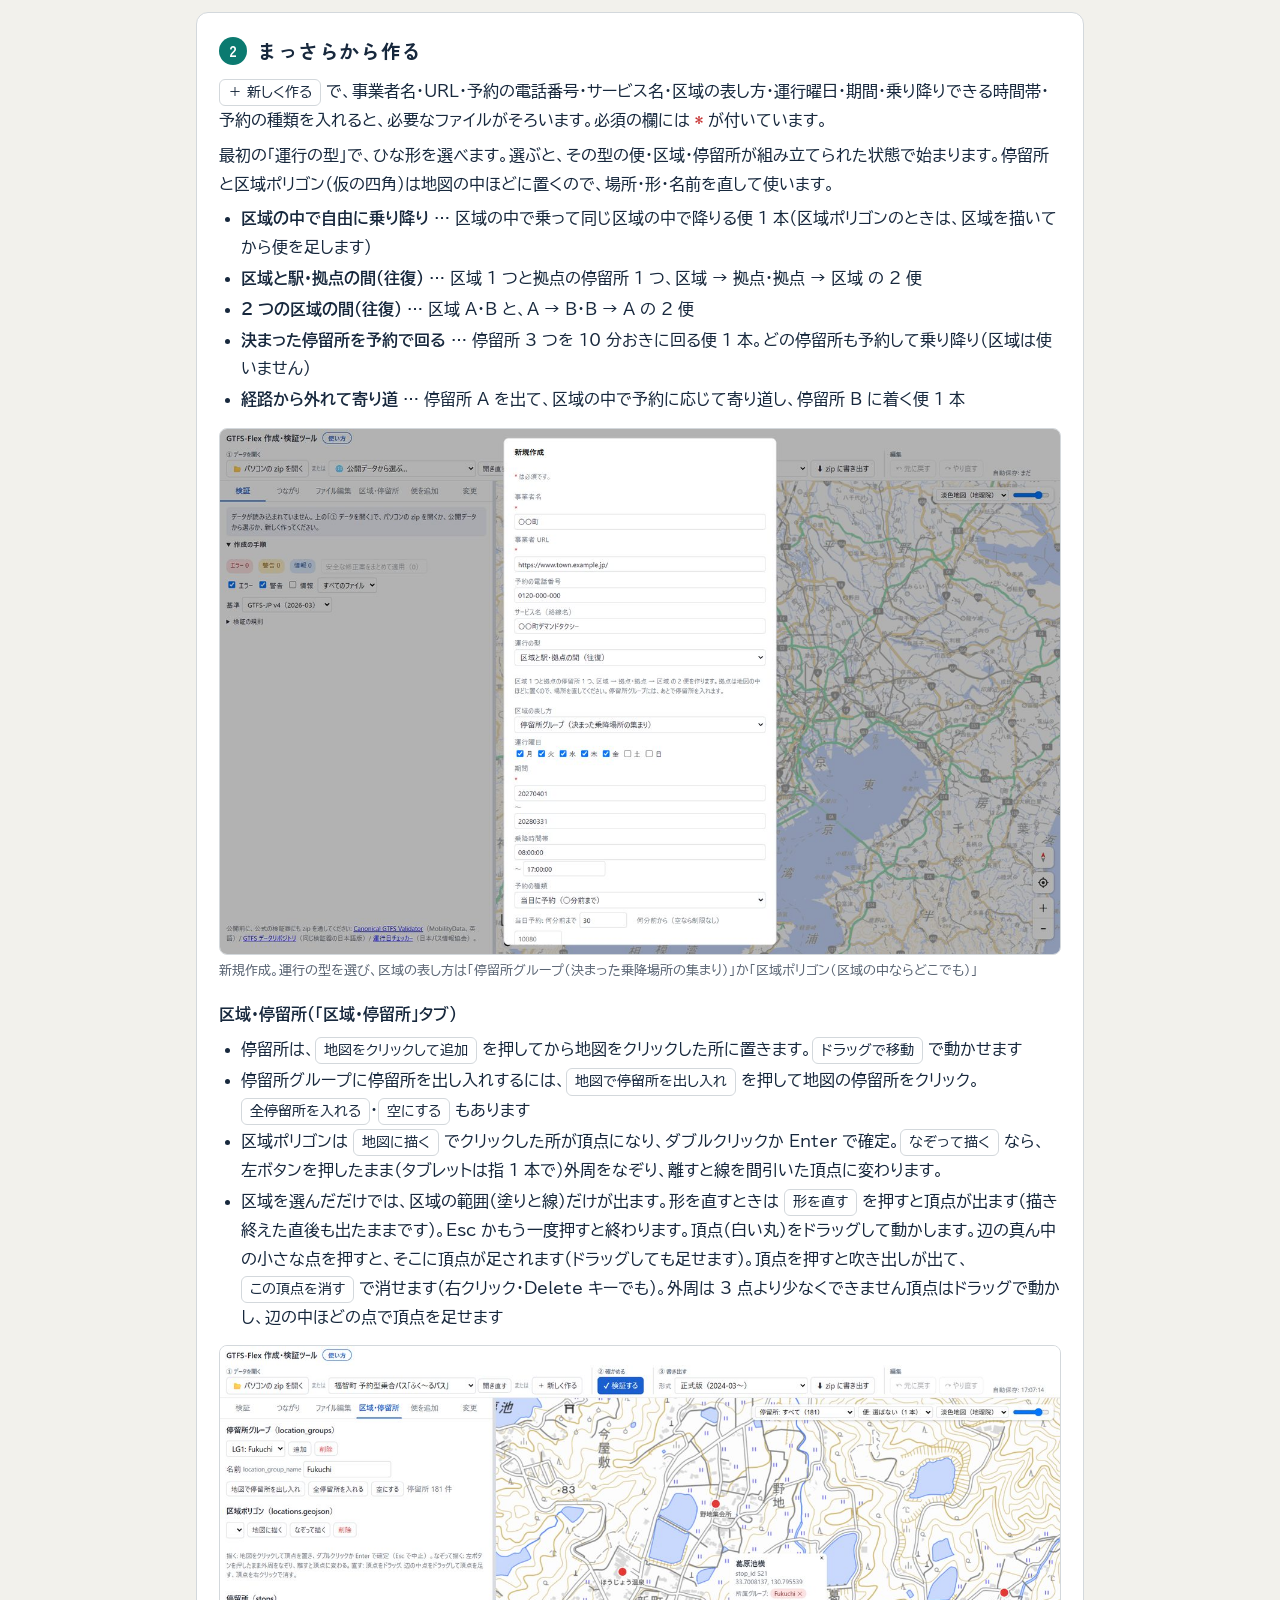
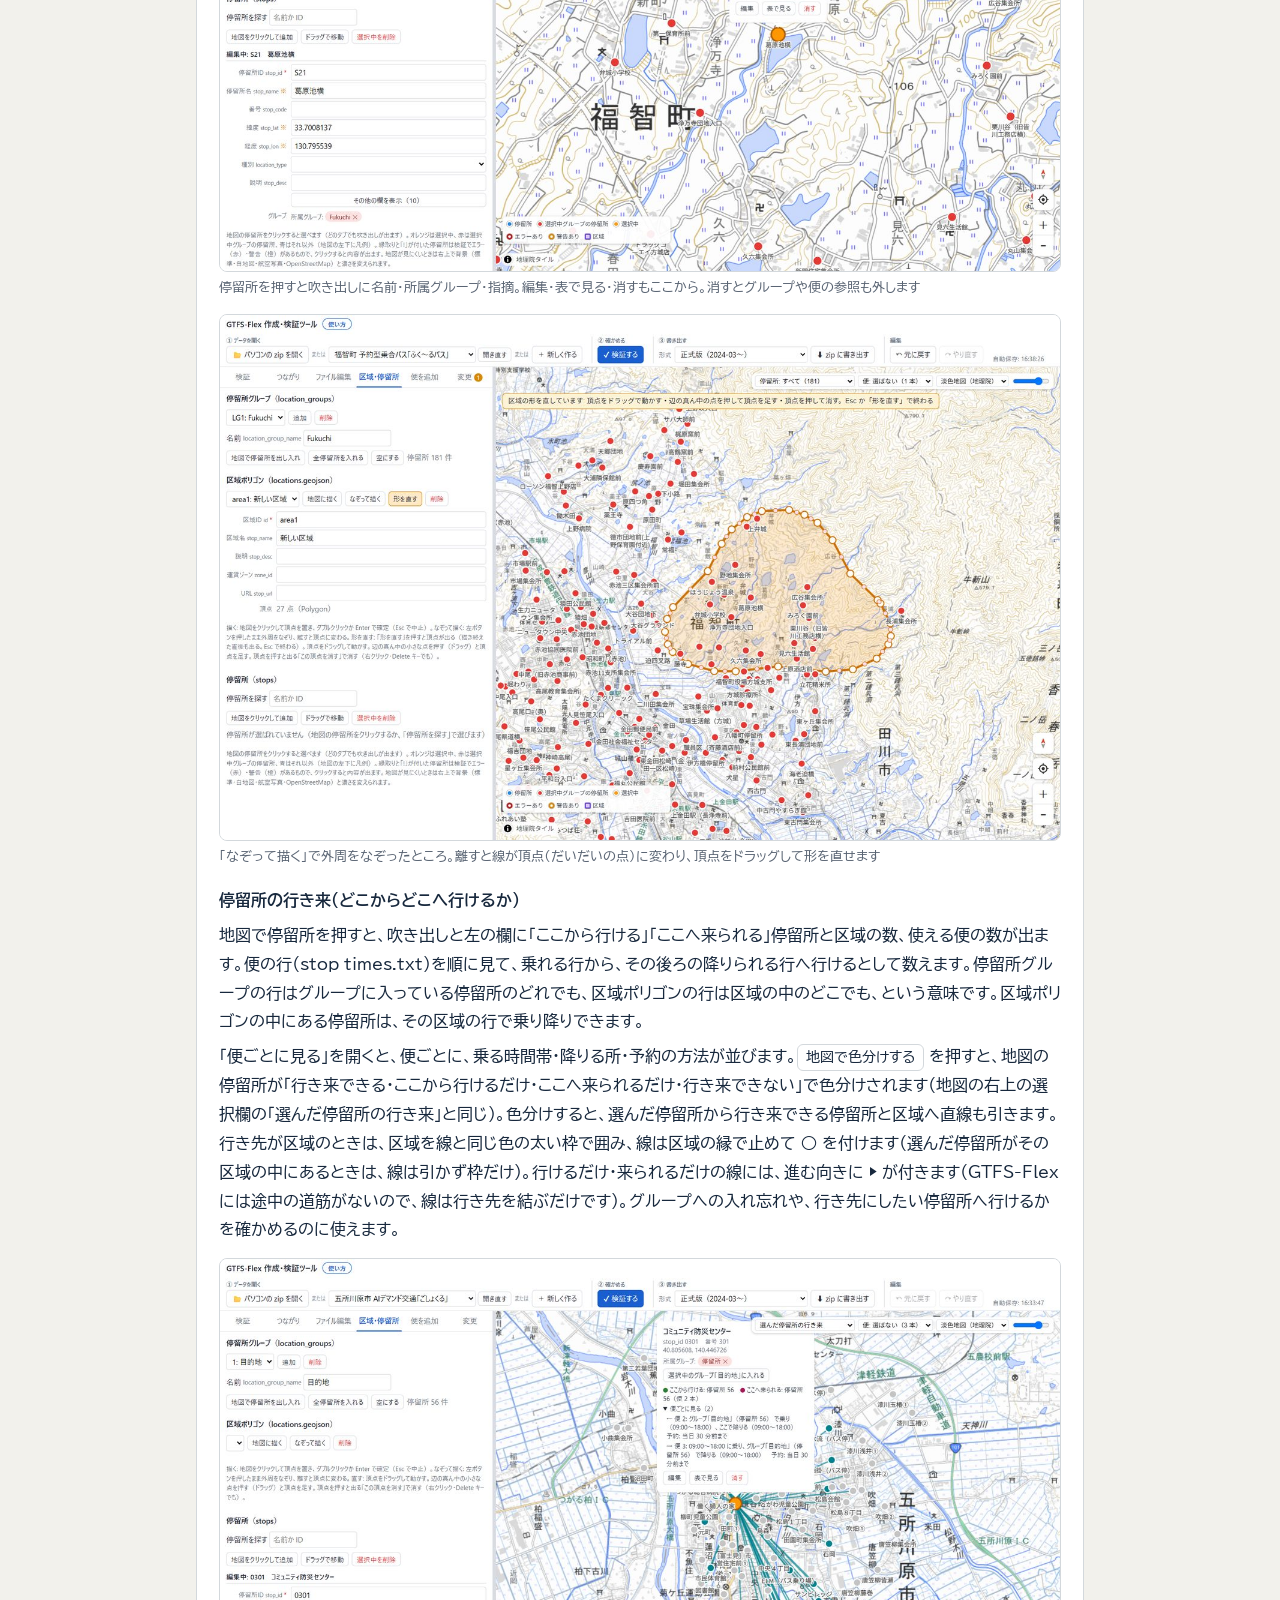
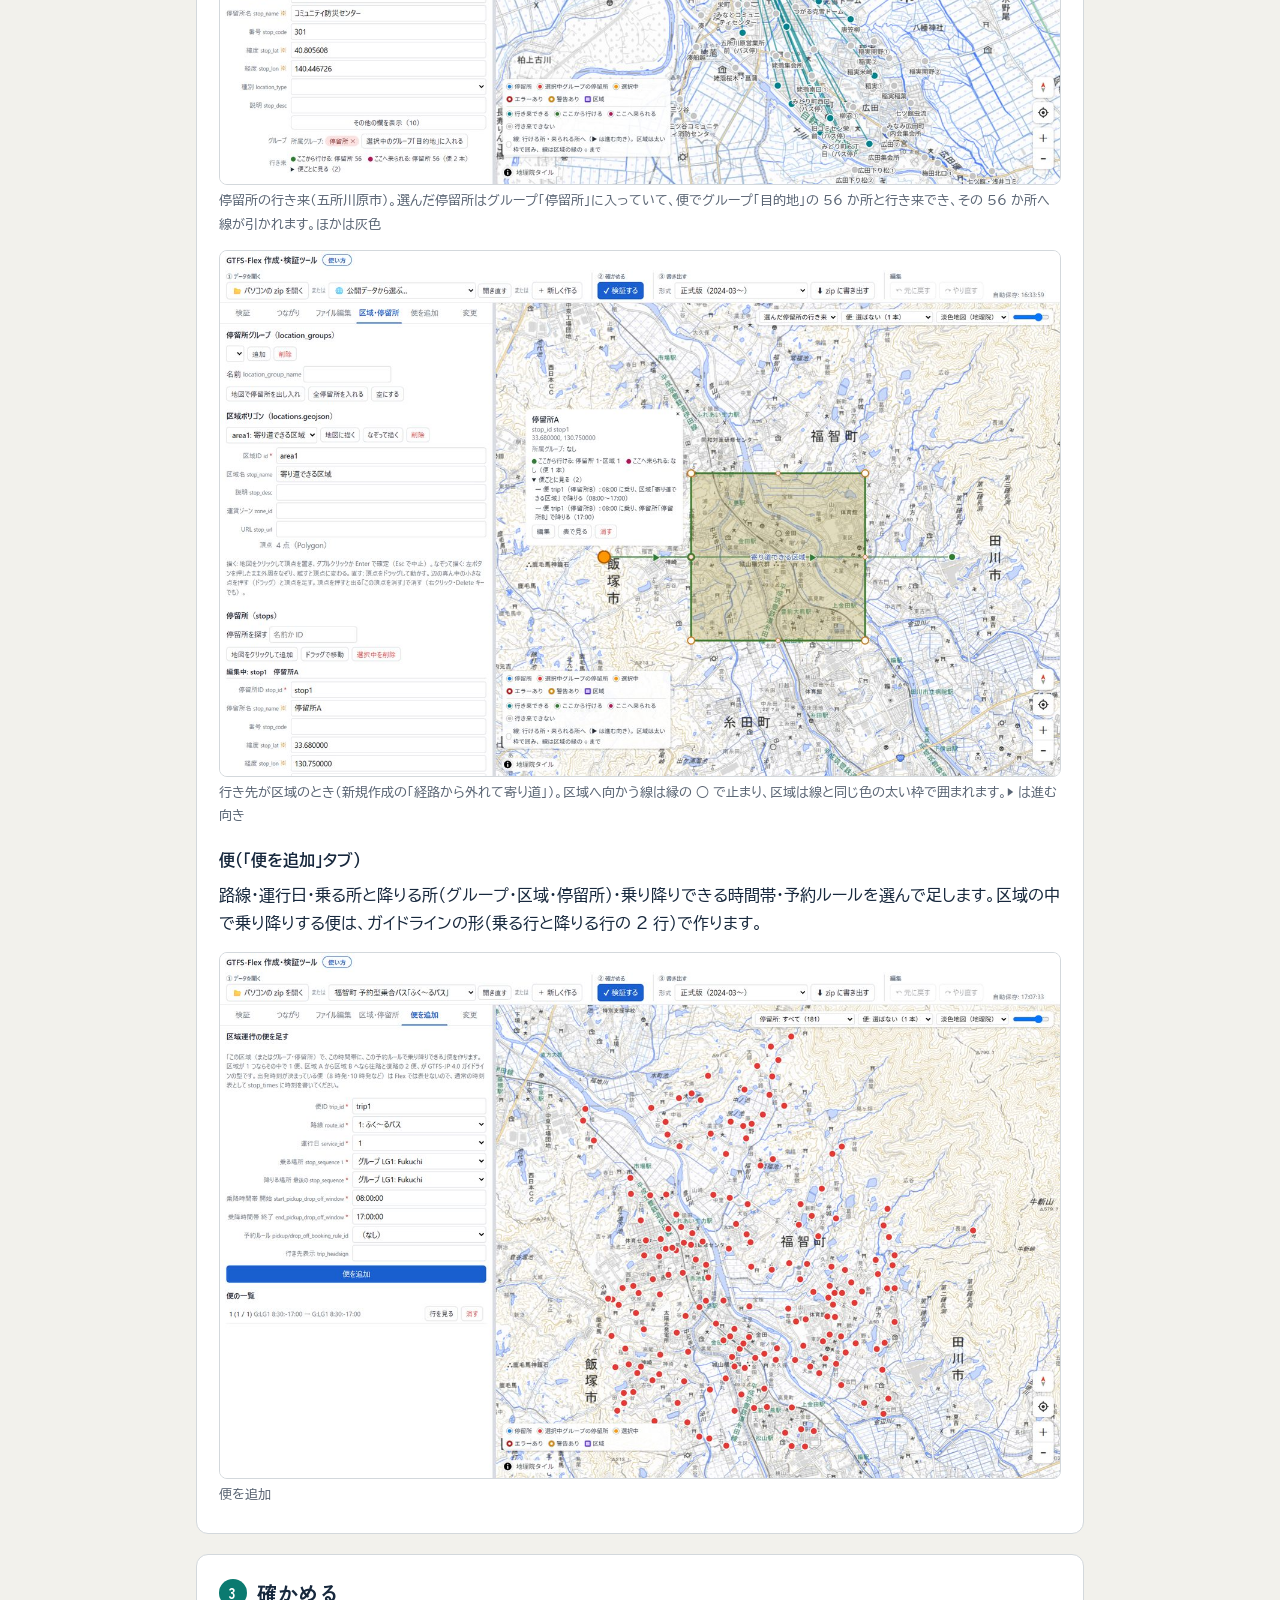
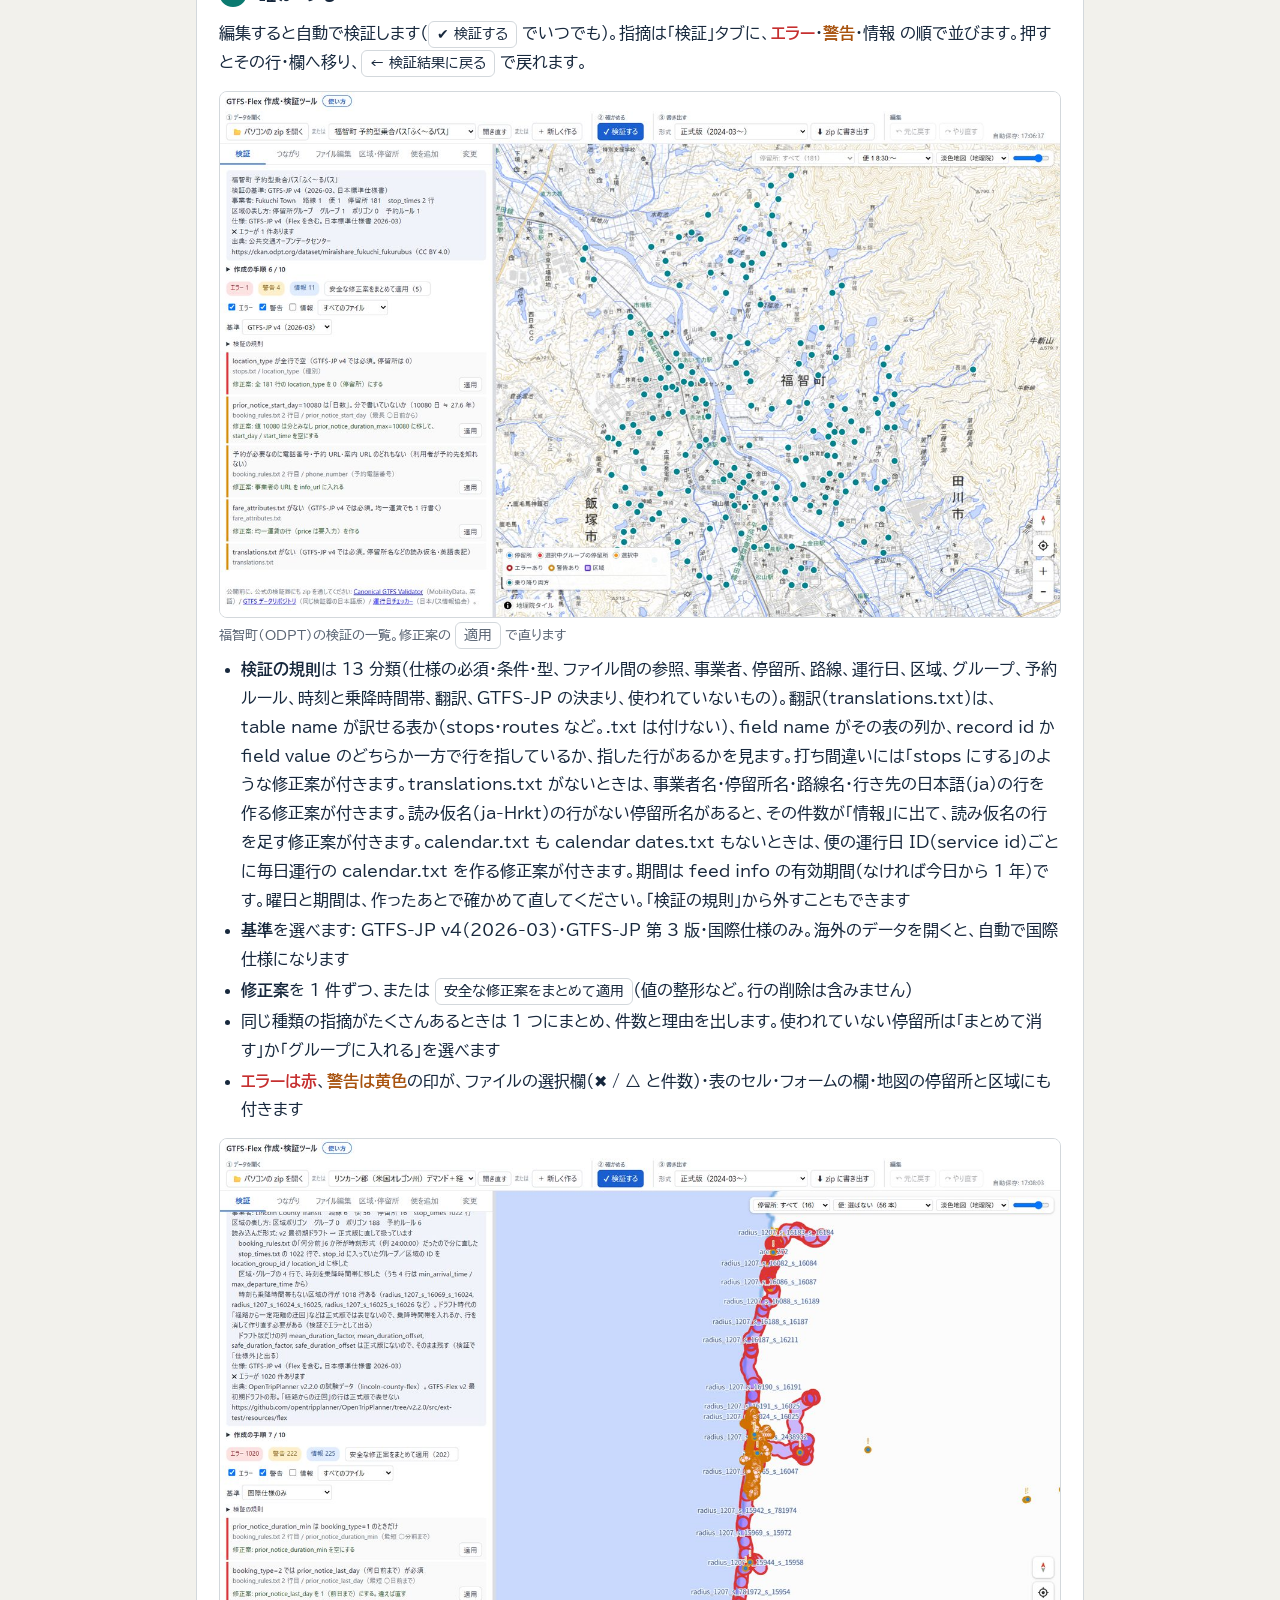
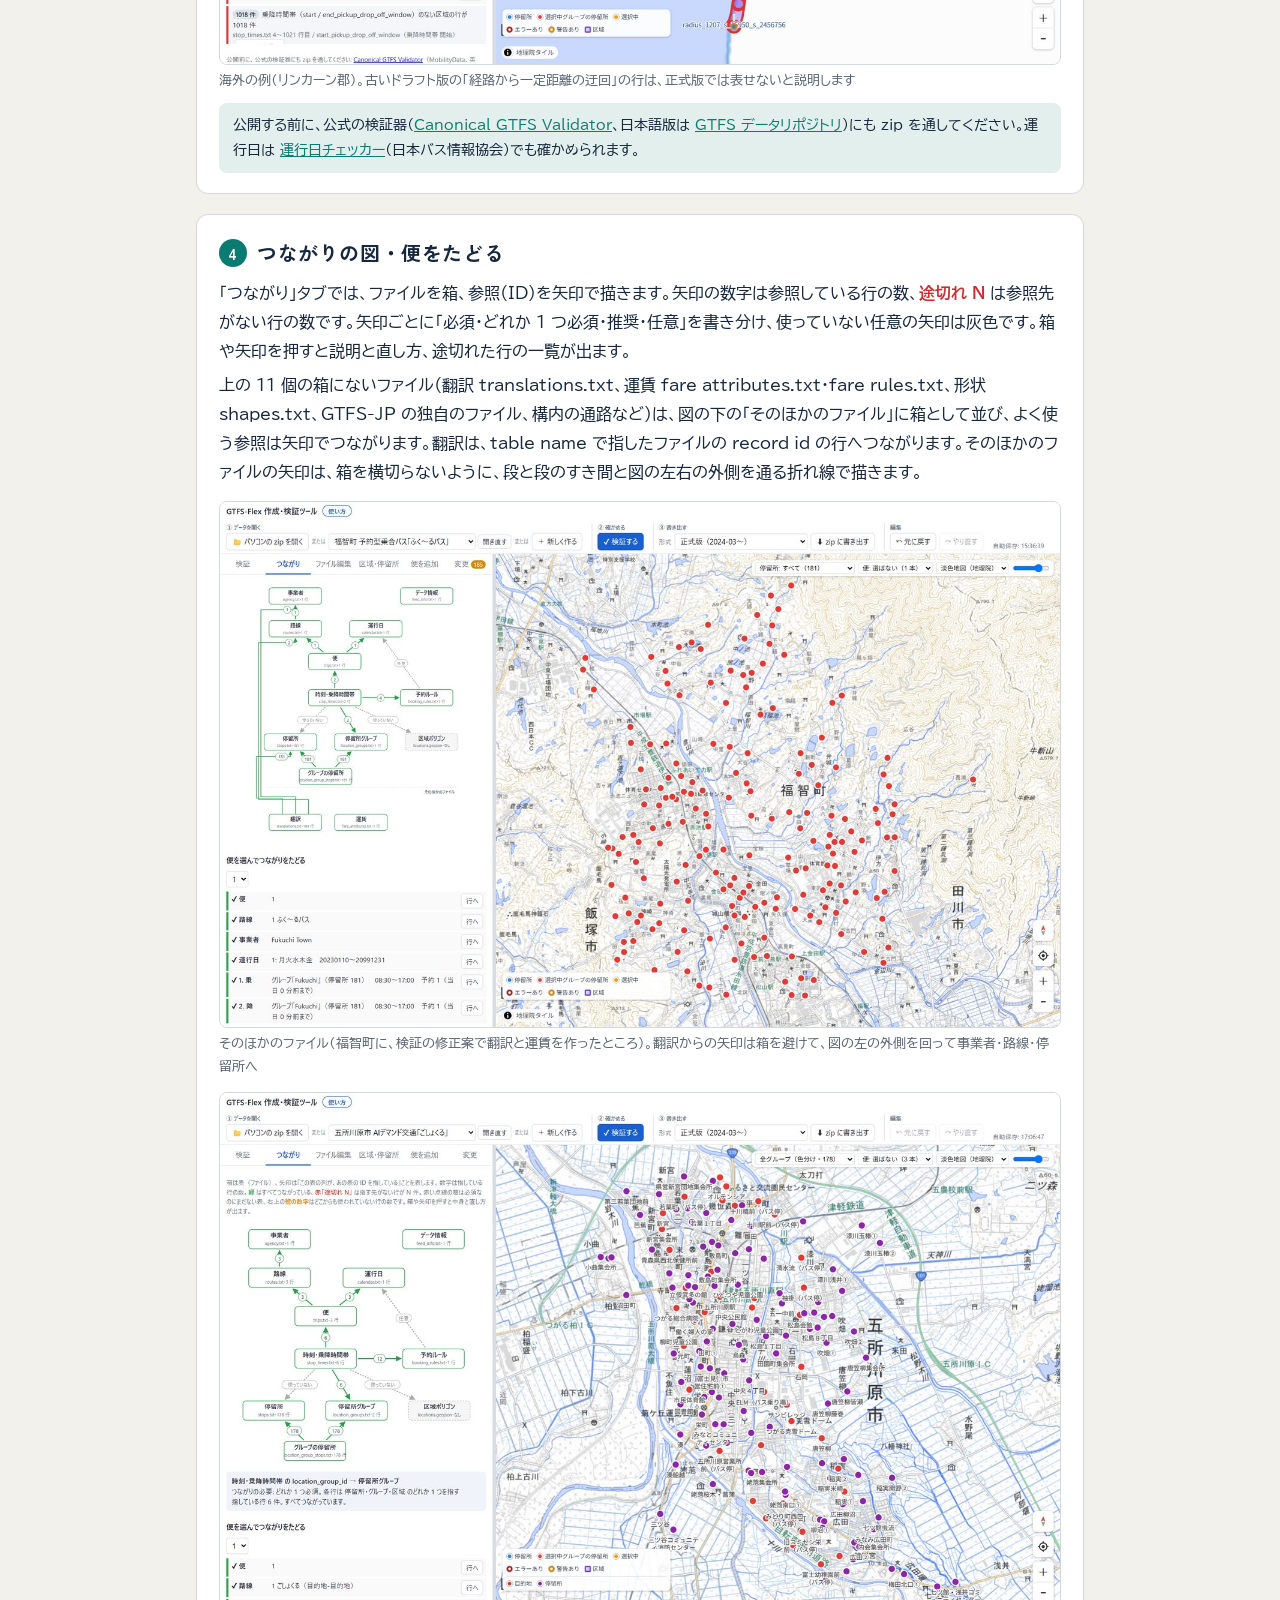
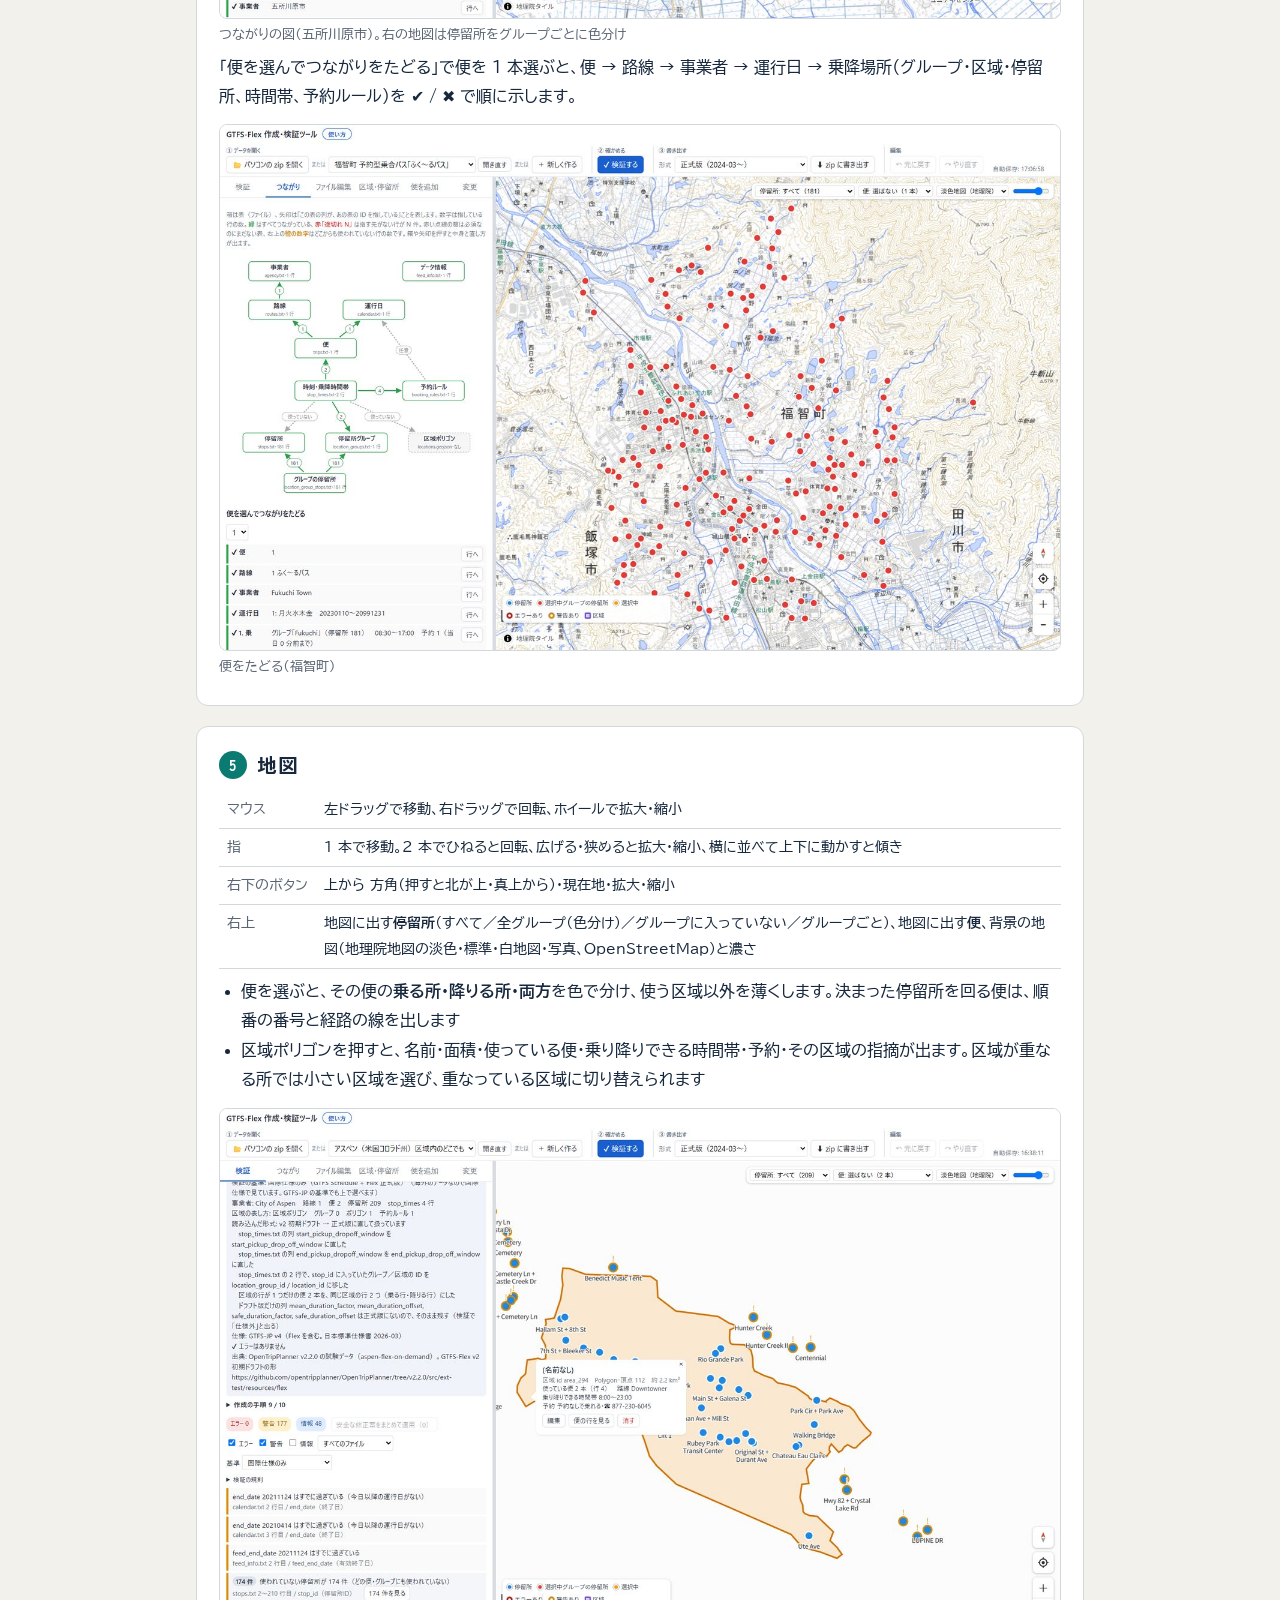
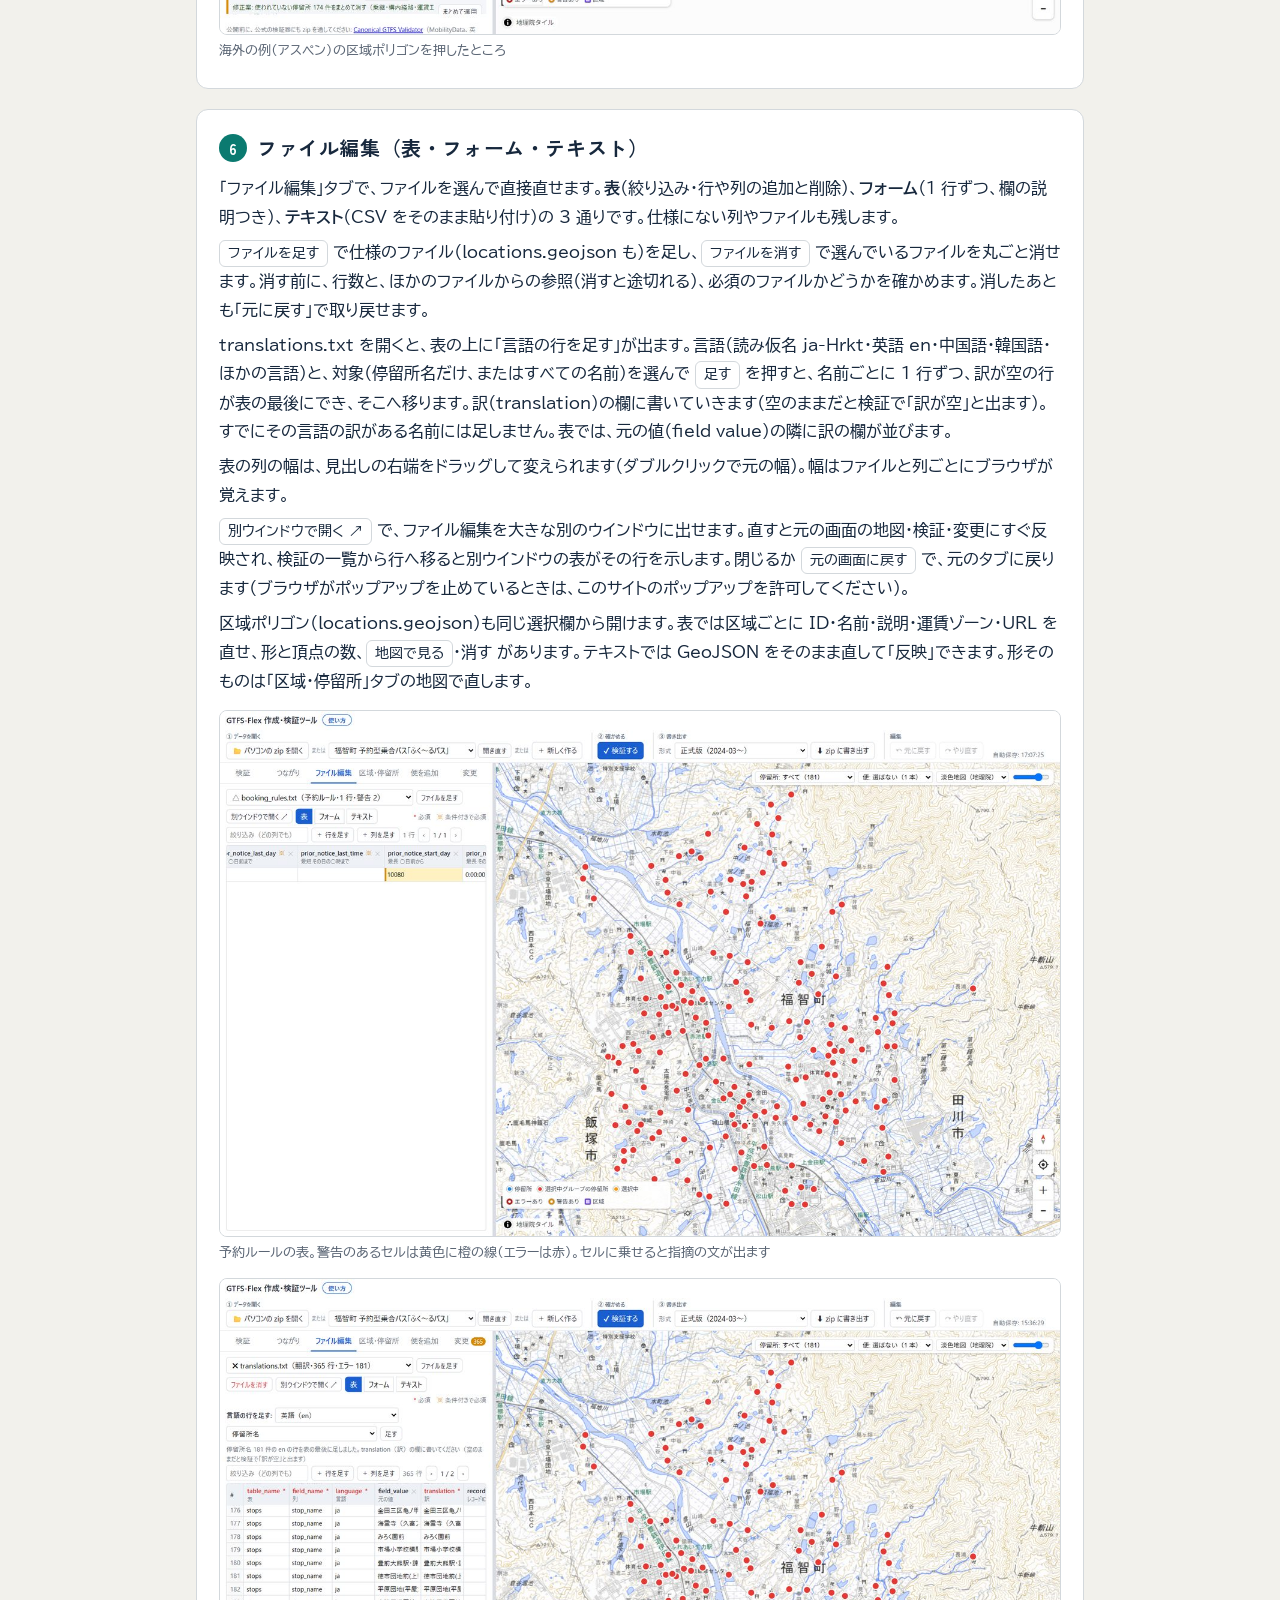
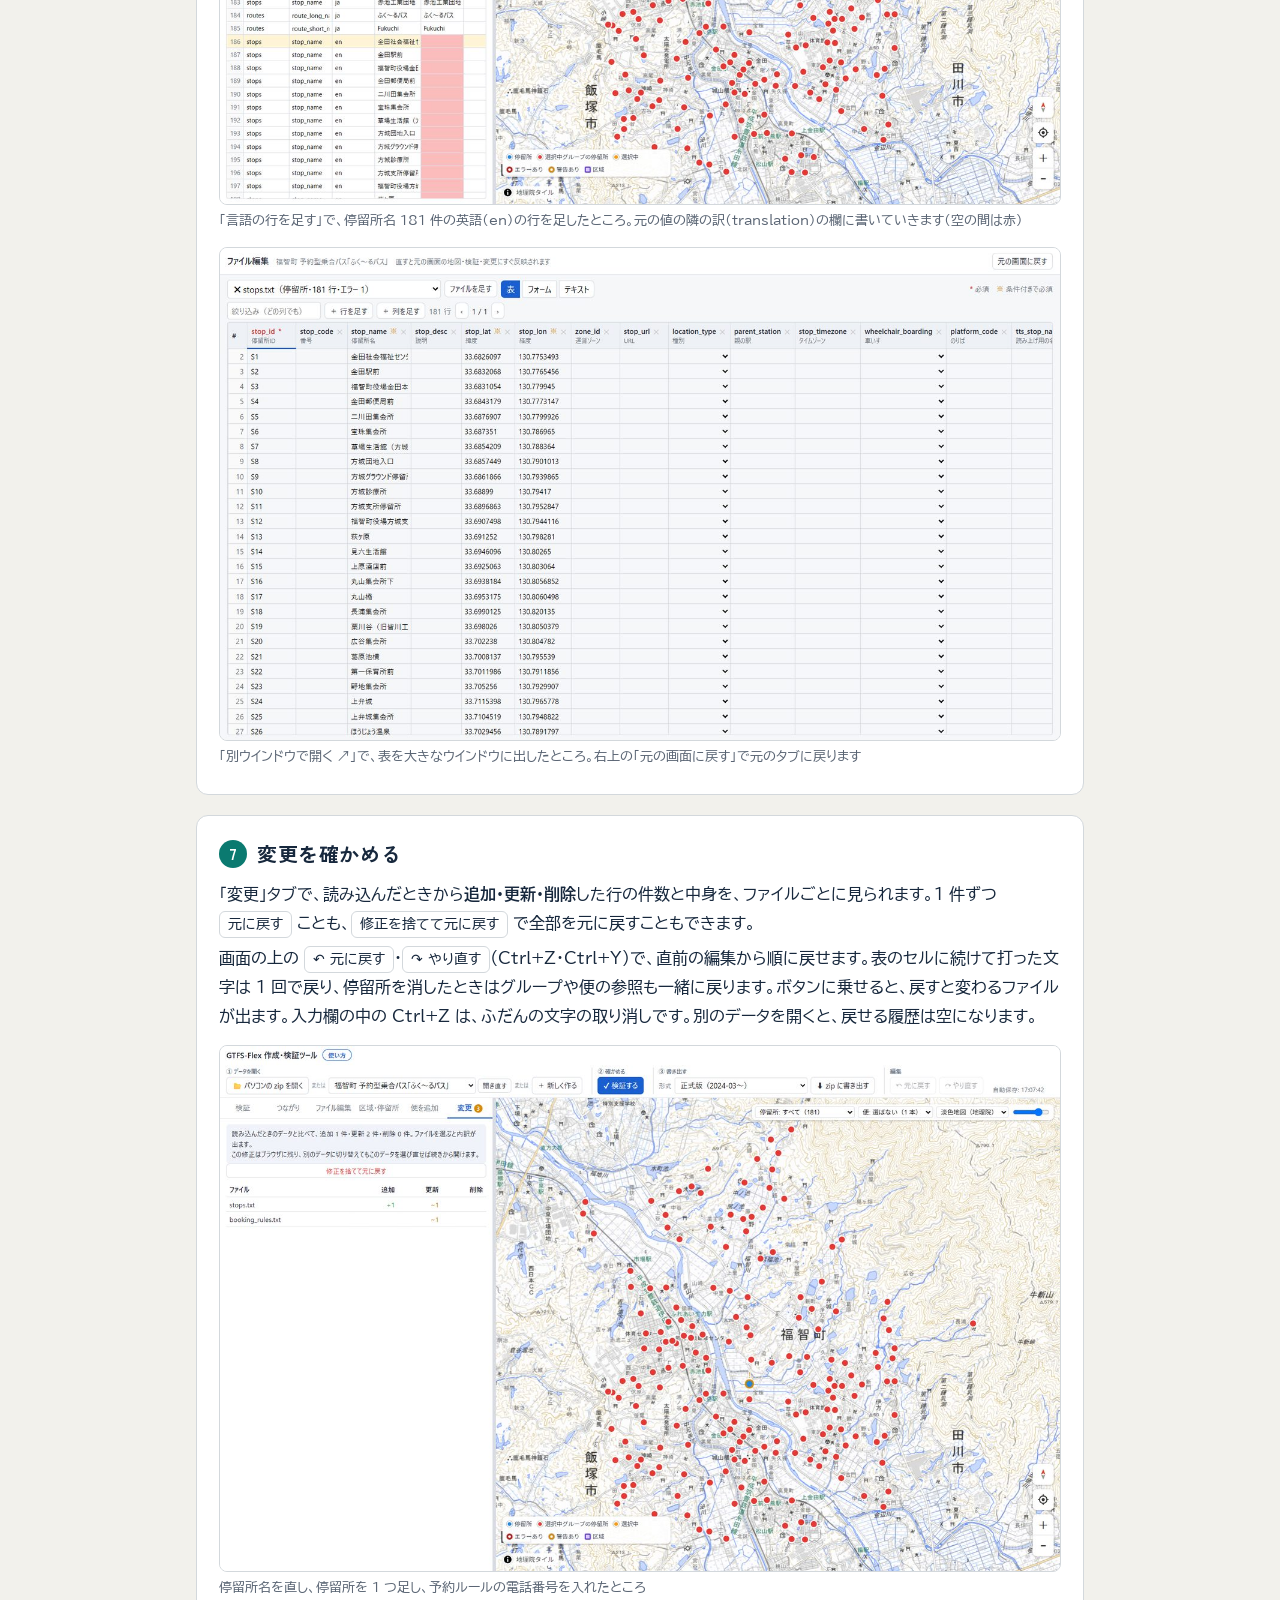
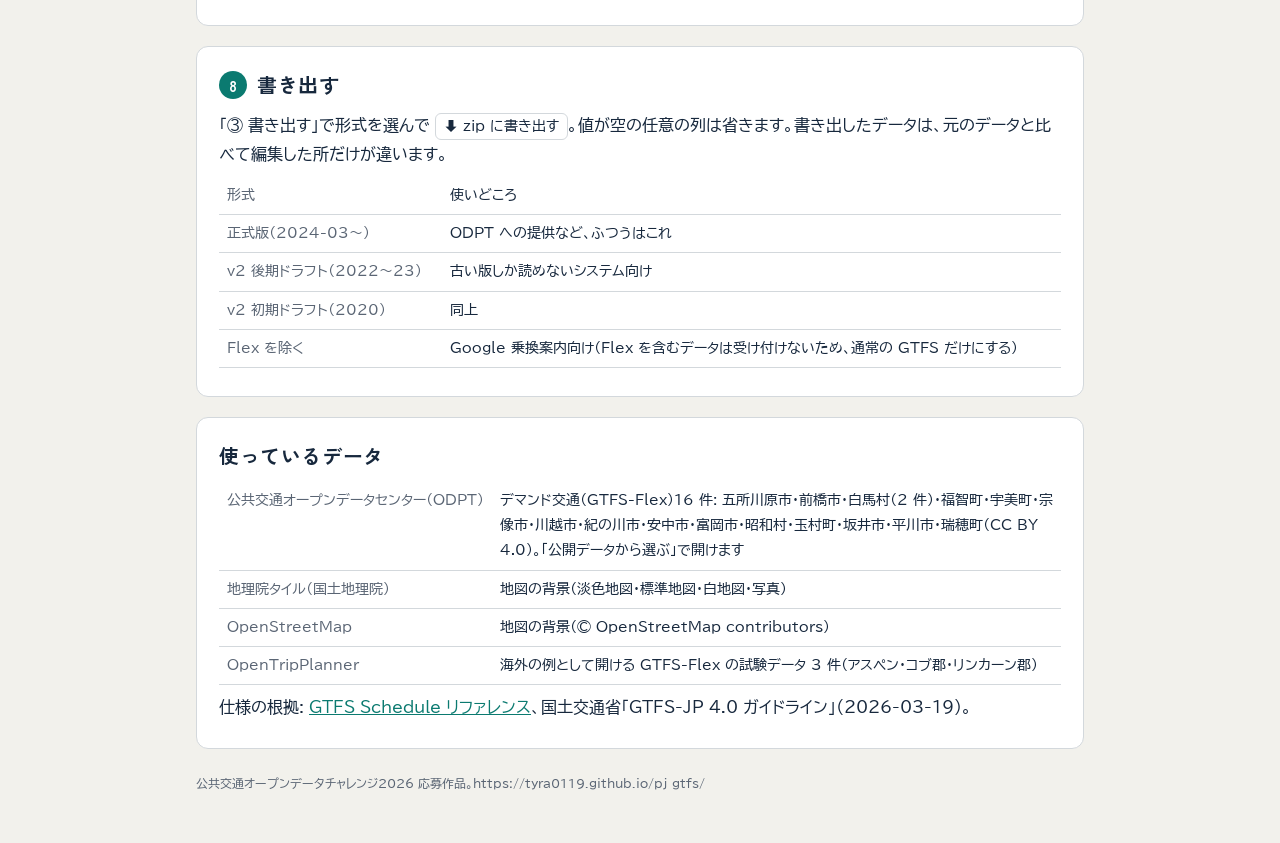
==== commit 966166e1: "区域の頂点は形を直すときだけ" ====
--- a/manual.html
+++ b/manual.html
@@ -108,7 +108,7 @@
     <li>停留所は、<span class="btn">地図をクリックして追加</span> を押してから地図をクリックした所に置きます。<span class="btn">ドラッグで移動</span> で動かせます</li>
     <li>停留所グループに停留所を出し入れするには、<span class="btn">地図で停留所を出し入れ</span> を押して地図の停留所をクリック。<span class="btn">全停留所を入れる</span>・<span class="btn">空にする</span> もあります</li>
     <li>区域ポリゴンは <span class="btn">地図に描く</span> でクリックした所が頂点になり、ダブルクリックか Enter で確定。<span class="btn">なぞって描く</span> なら、左ボタンを押したまま（タブレットは指 1 本で）外周をなぞり、離すと線を間引いた頂点に変わります。</li>
-    <li>区域の形を直すときは、頂点（白い丸）をドラッグして動かします。辺の真ん中の小さな点を押すと、そこに頂点が足されます（ドラッグしても足せます）。頂点を押すと吹き出しが出て、<span class="btn">この頂点を消す</span> で消せます（右クリック・Delete キーでも）。外周は 3 点より少なくできません頂点はドラッグで動かし、辺の中ほどの点で頂点を足せます</li>
+    <li>区域を選んだだけでは、区域の範囲（塗りと線）だけが出ます。形を直すときは <span class="btn">形を直す</span> を押すと頂点が出ます（描き終えた直後も出たままです）。Esc かもう一度押すと終わります。頂点（白い丸）をドラッグして動かします。辺の真ん中の小さな点を押すと、そこに頂点が足されます（ドラッグしても足せます）。頂点を押すと吹き出しが出て、<span class="btn">この頂点を消す</span> で消せます（右クリック・Delete キーでも）。外周は 3 点より少なくできません頂点はドラッグで動かし、辺の中ほどの点で頂点を足せます</li>
   </ul>
   <figure><img src="manual/06_zones.jpg" alt="区域・停留所タブと、地図で停留所を押したときの吹き出し" loading="lazy"><figcaption>停留所を押すと吹き出しに名前・所属グループ・指摘。編集・表で見る・消すもここから。消すとグループや便の参照も外します</figcaption></figure>
   <figure><img src="manual/13_freehand.jpg" alt="なぞって描いた区域ポリゴン。頂点が並び、選ばれている" loading="lazy"><figcaption>「なぞって描く」で外周をなぞったところ。離すと線が頂点（だいだいの点）に変わり、頂点をドラッグして形を直せます</figcaption></figure>
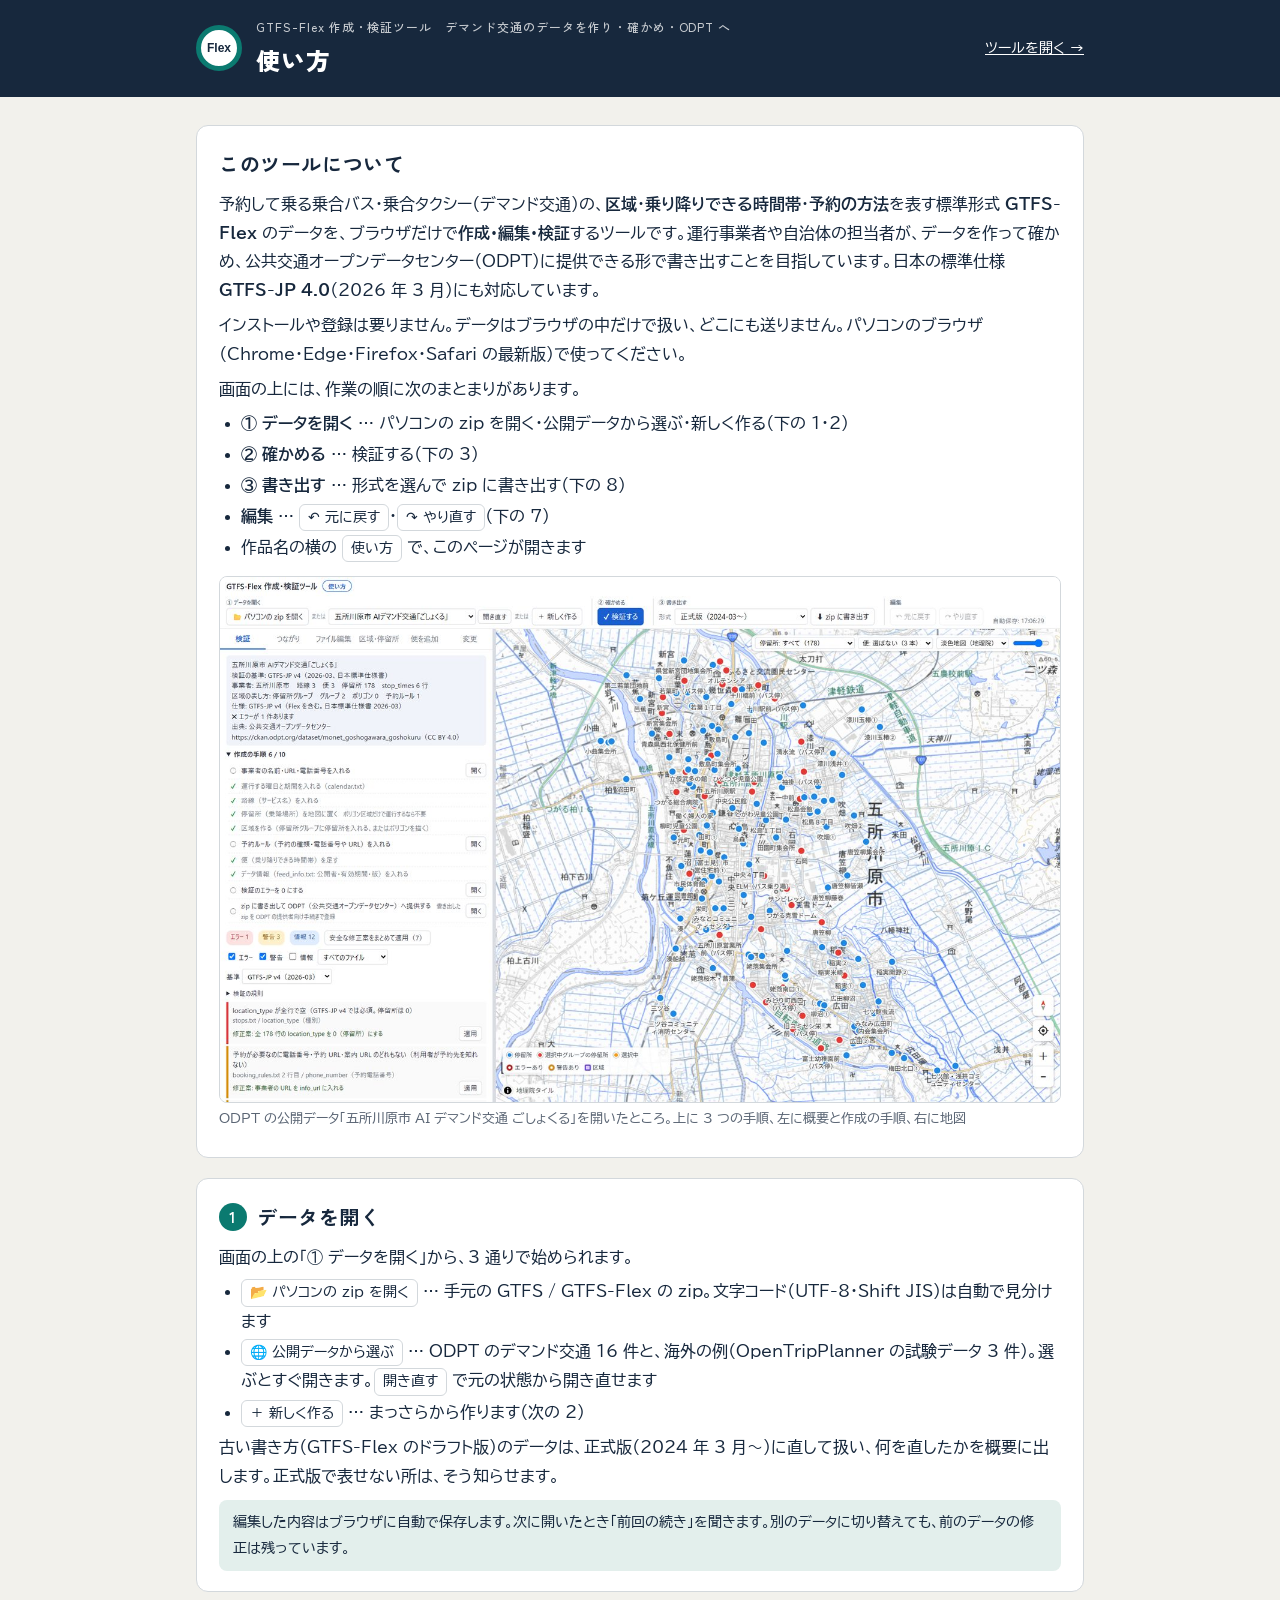
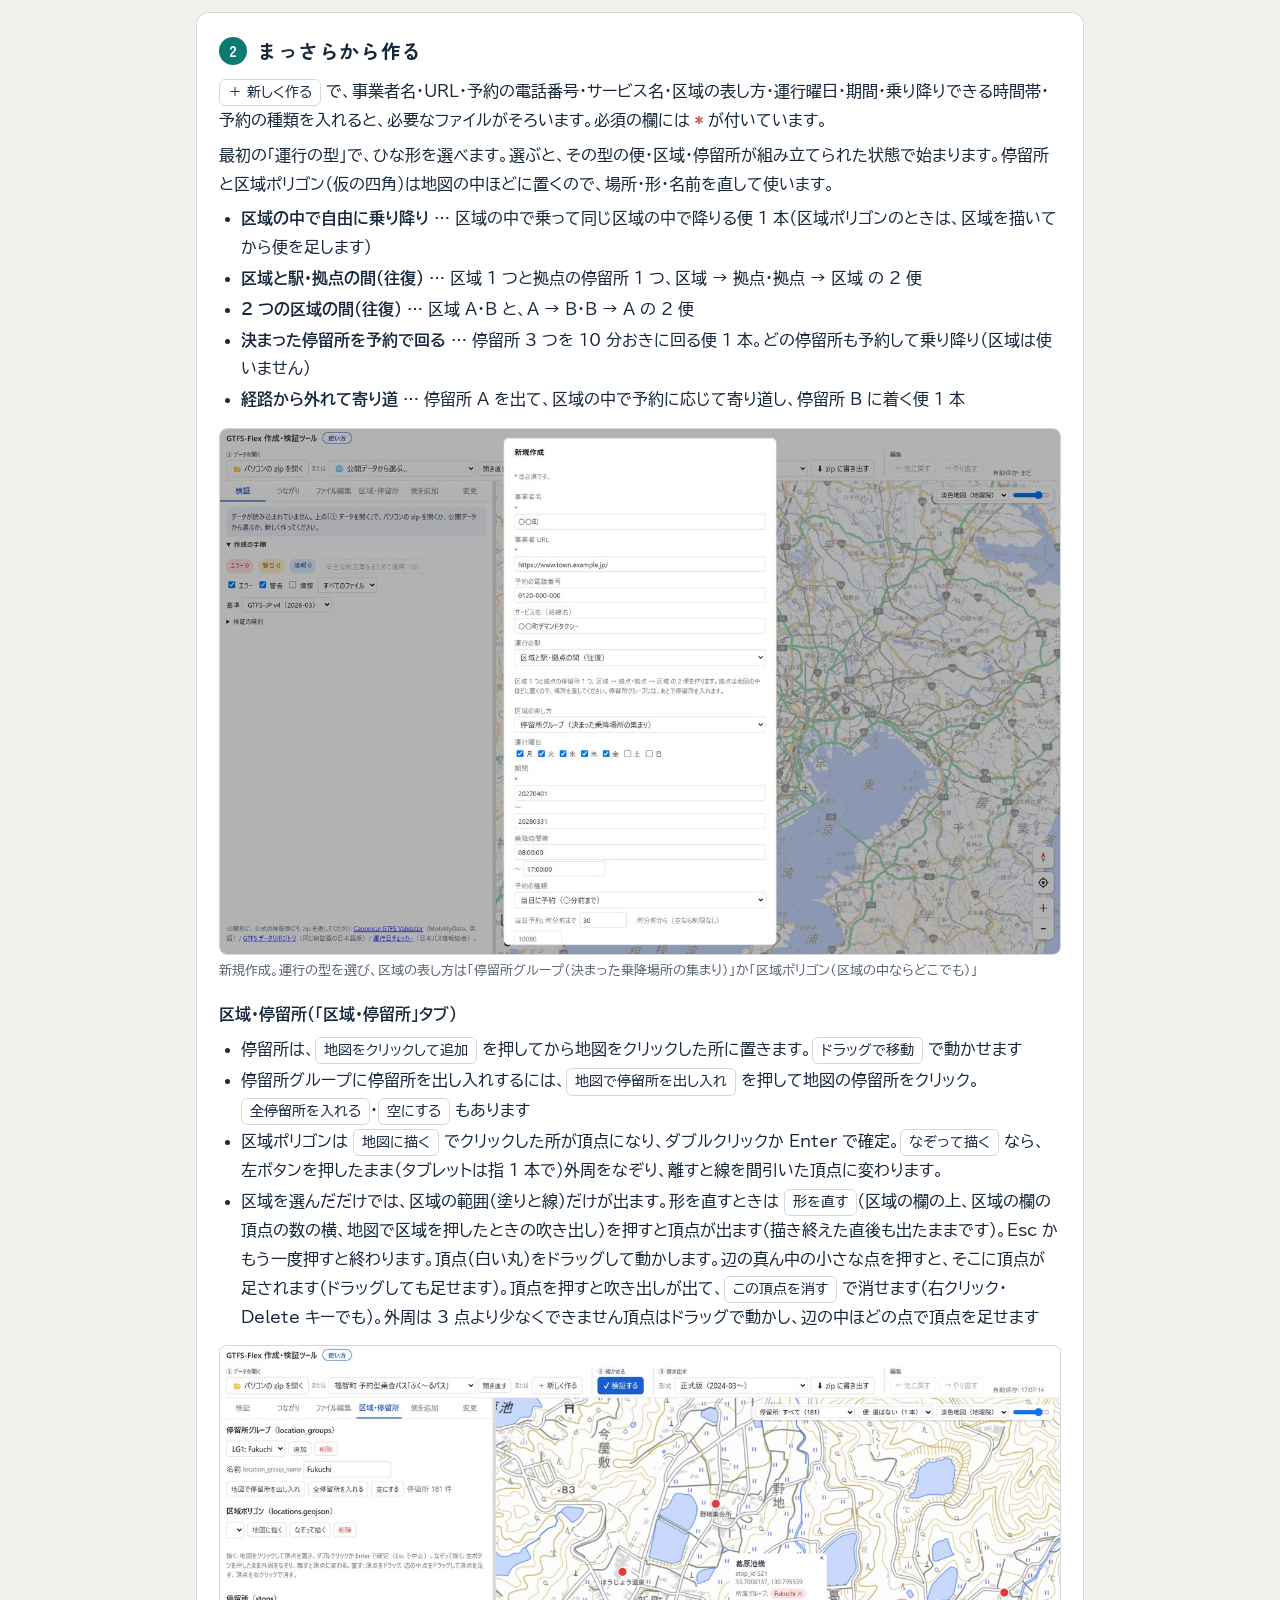
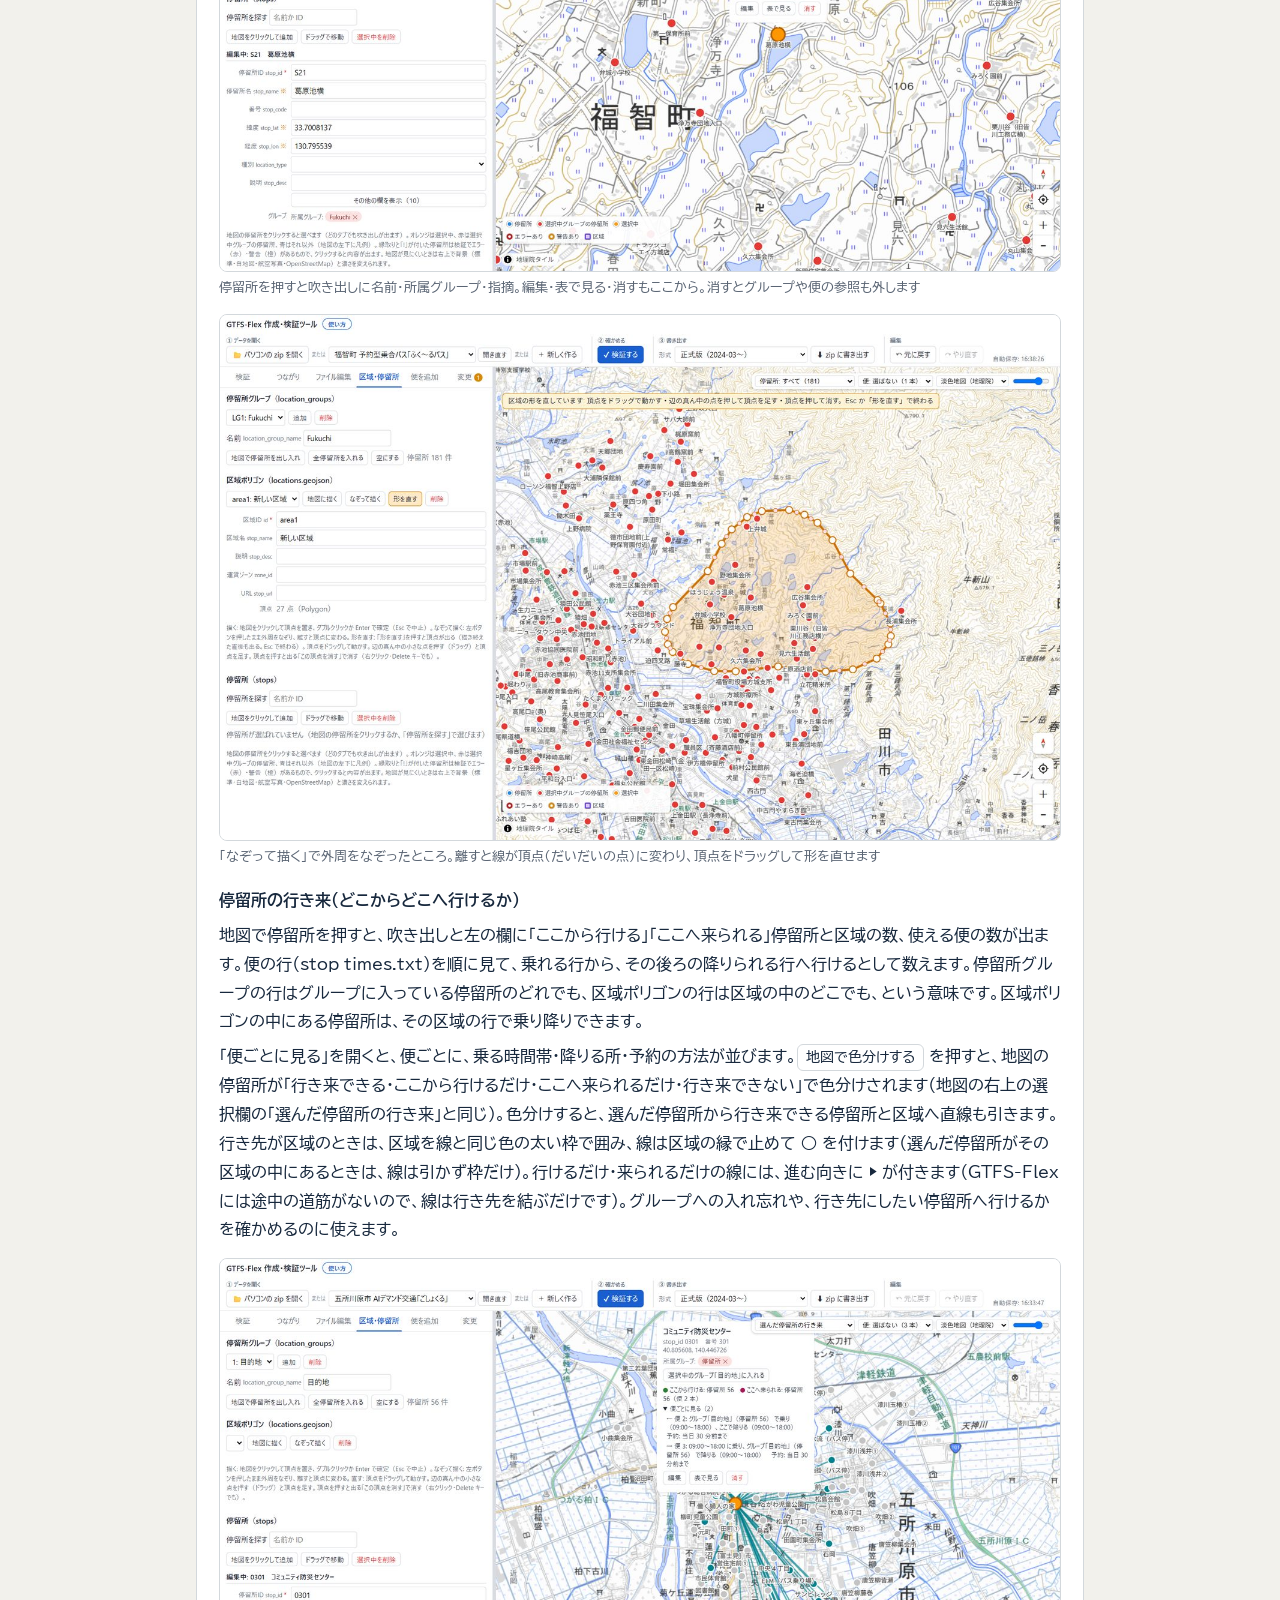
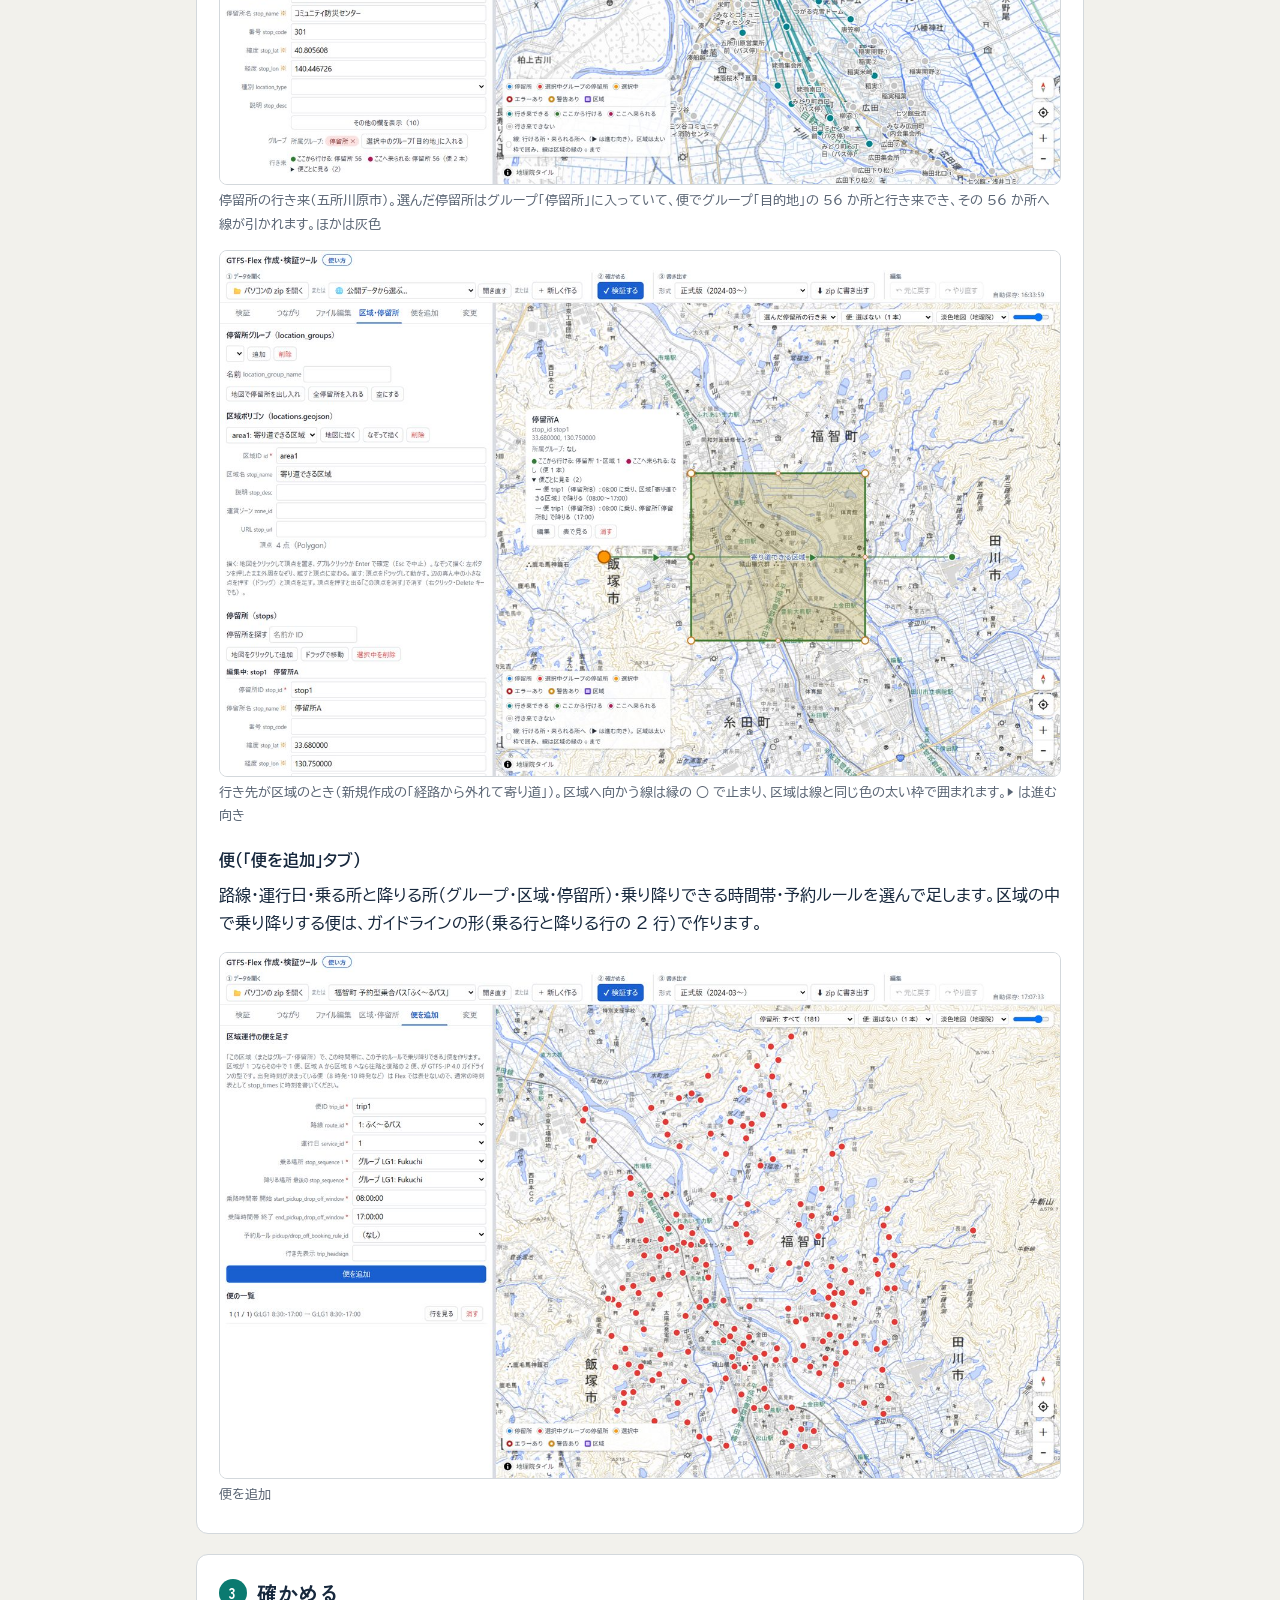
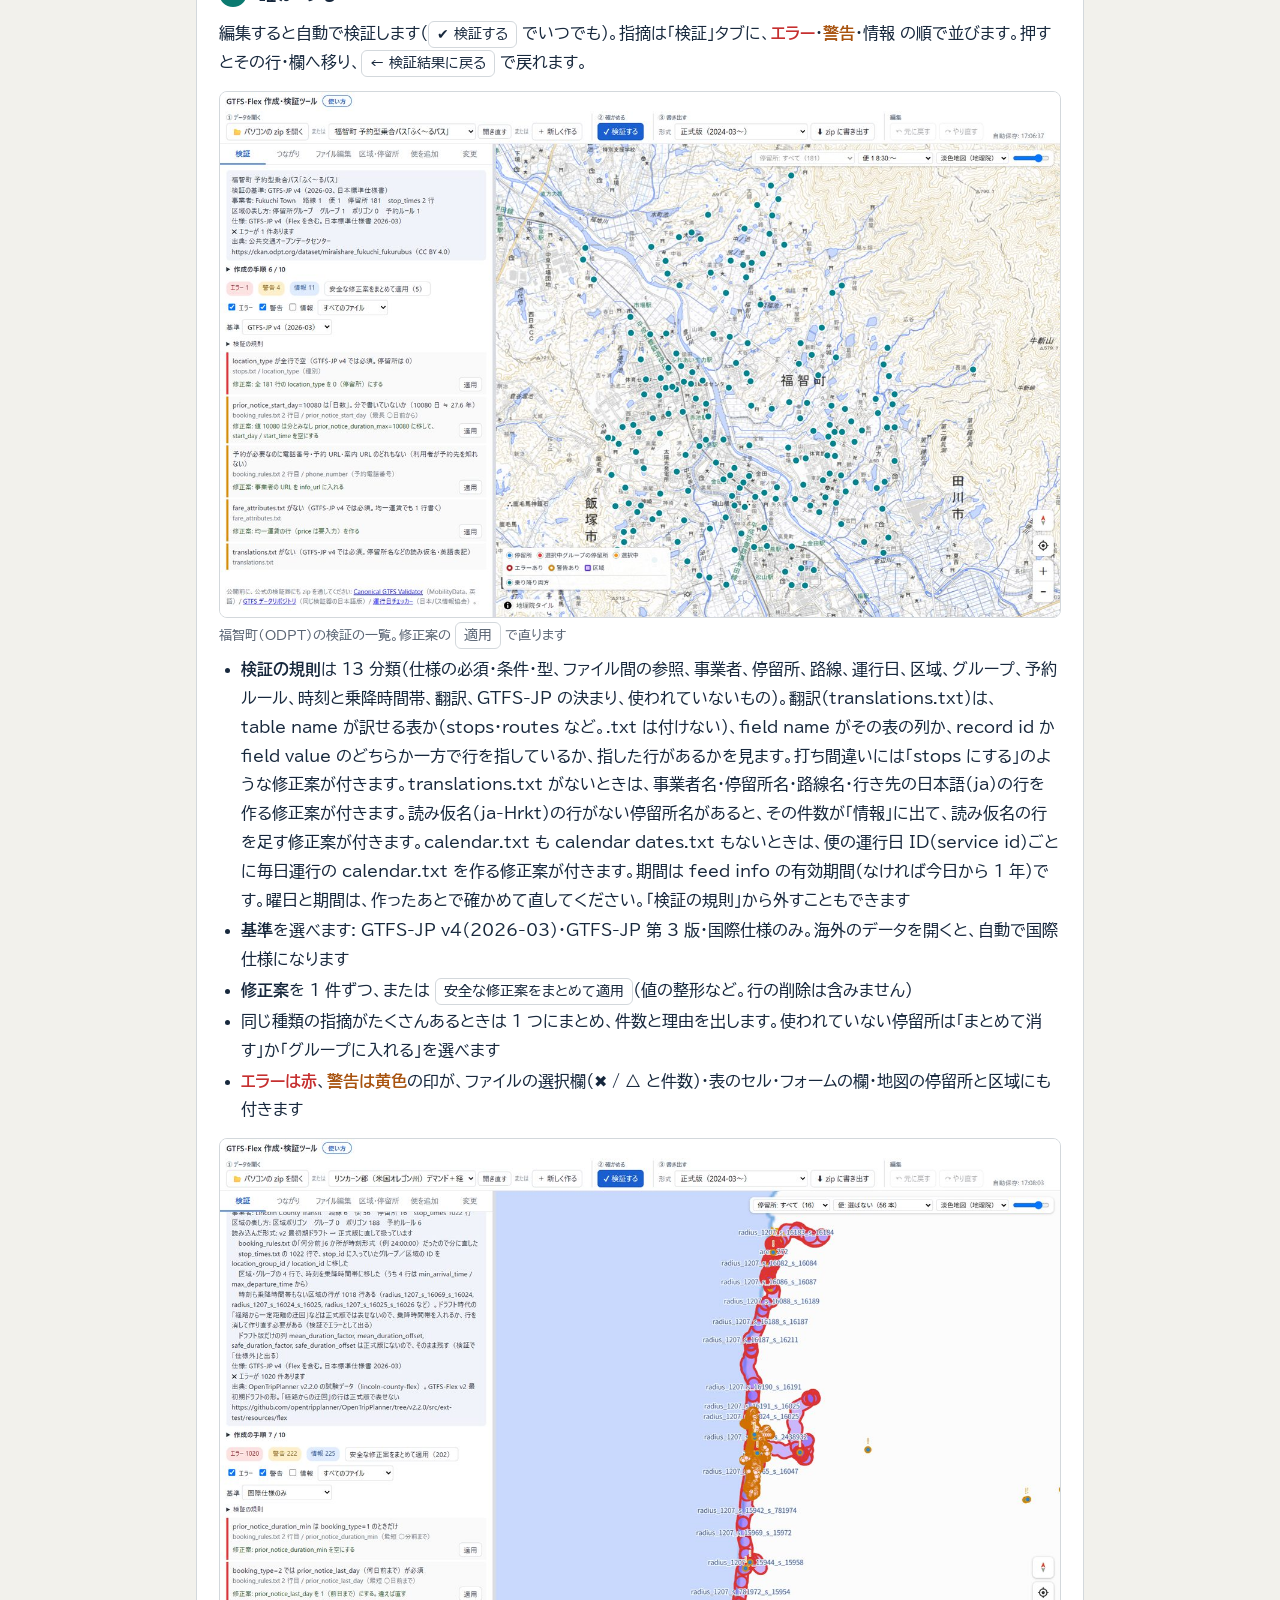
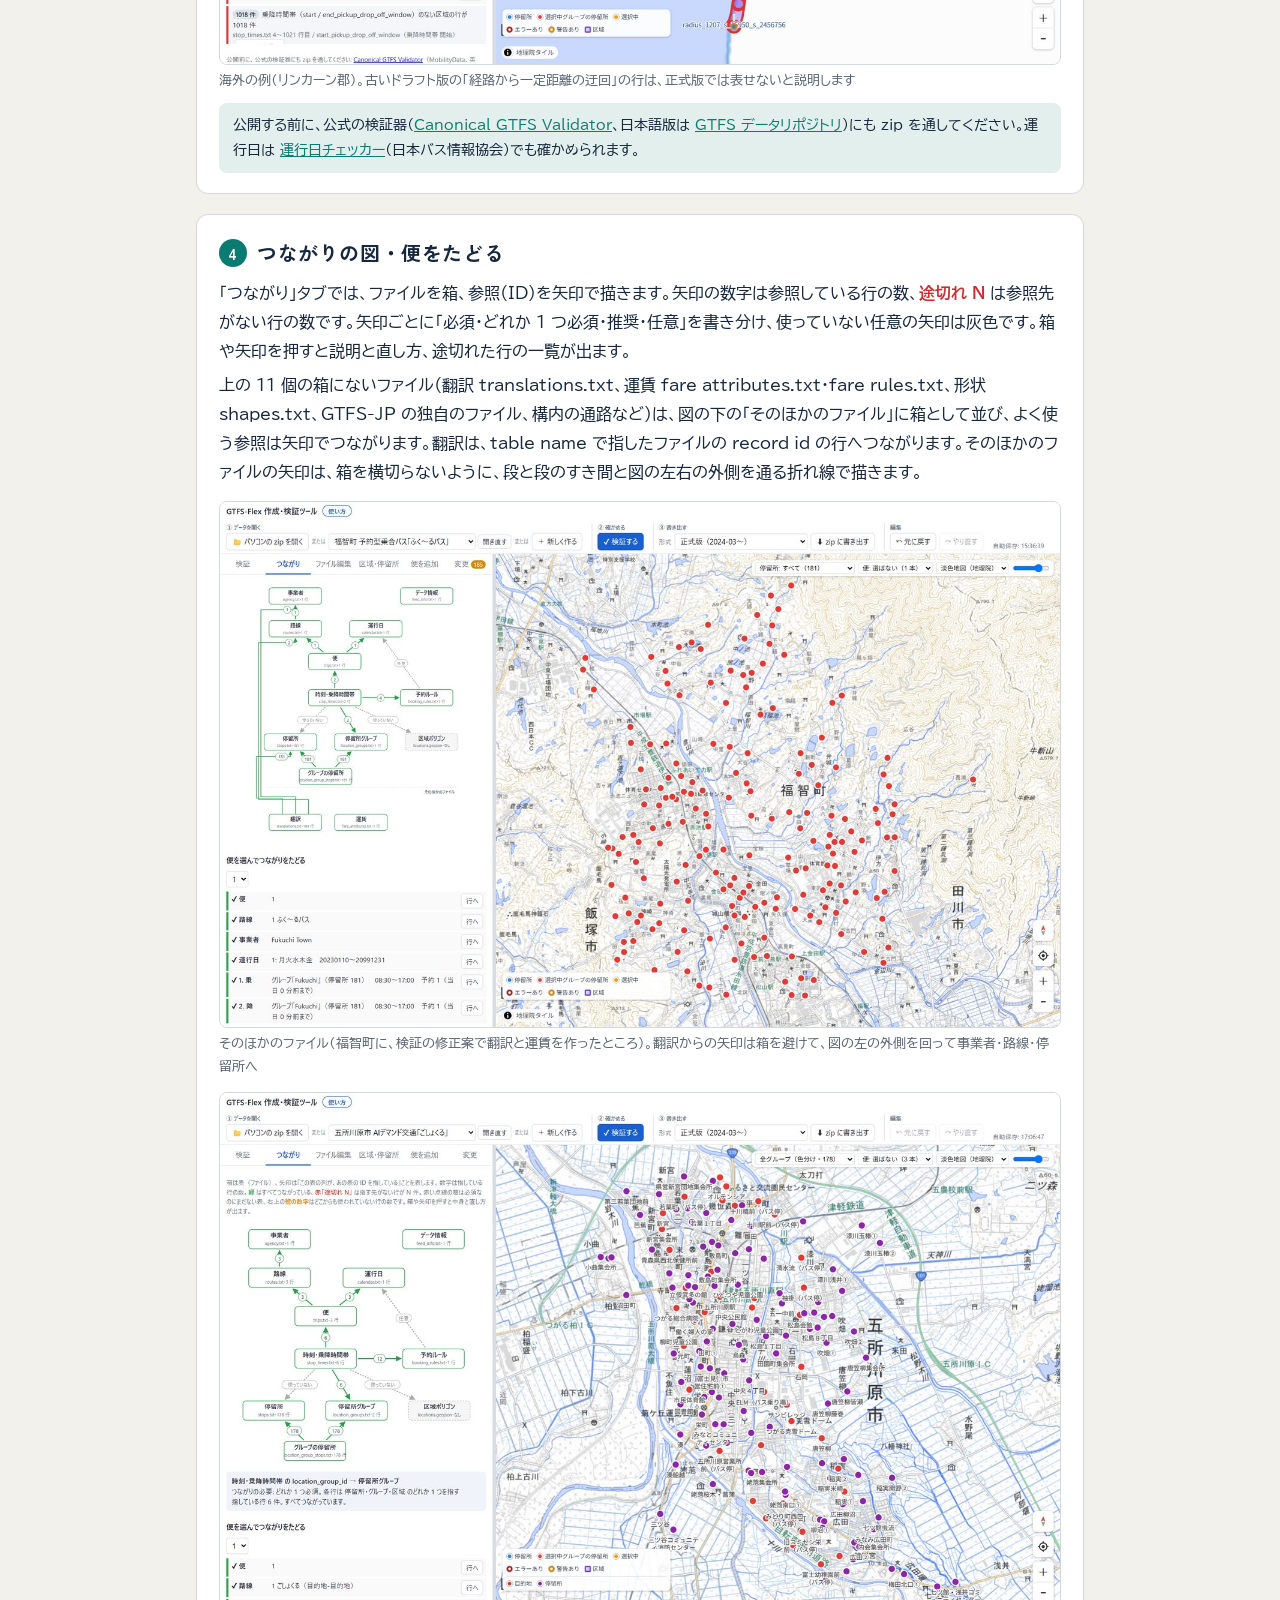
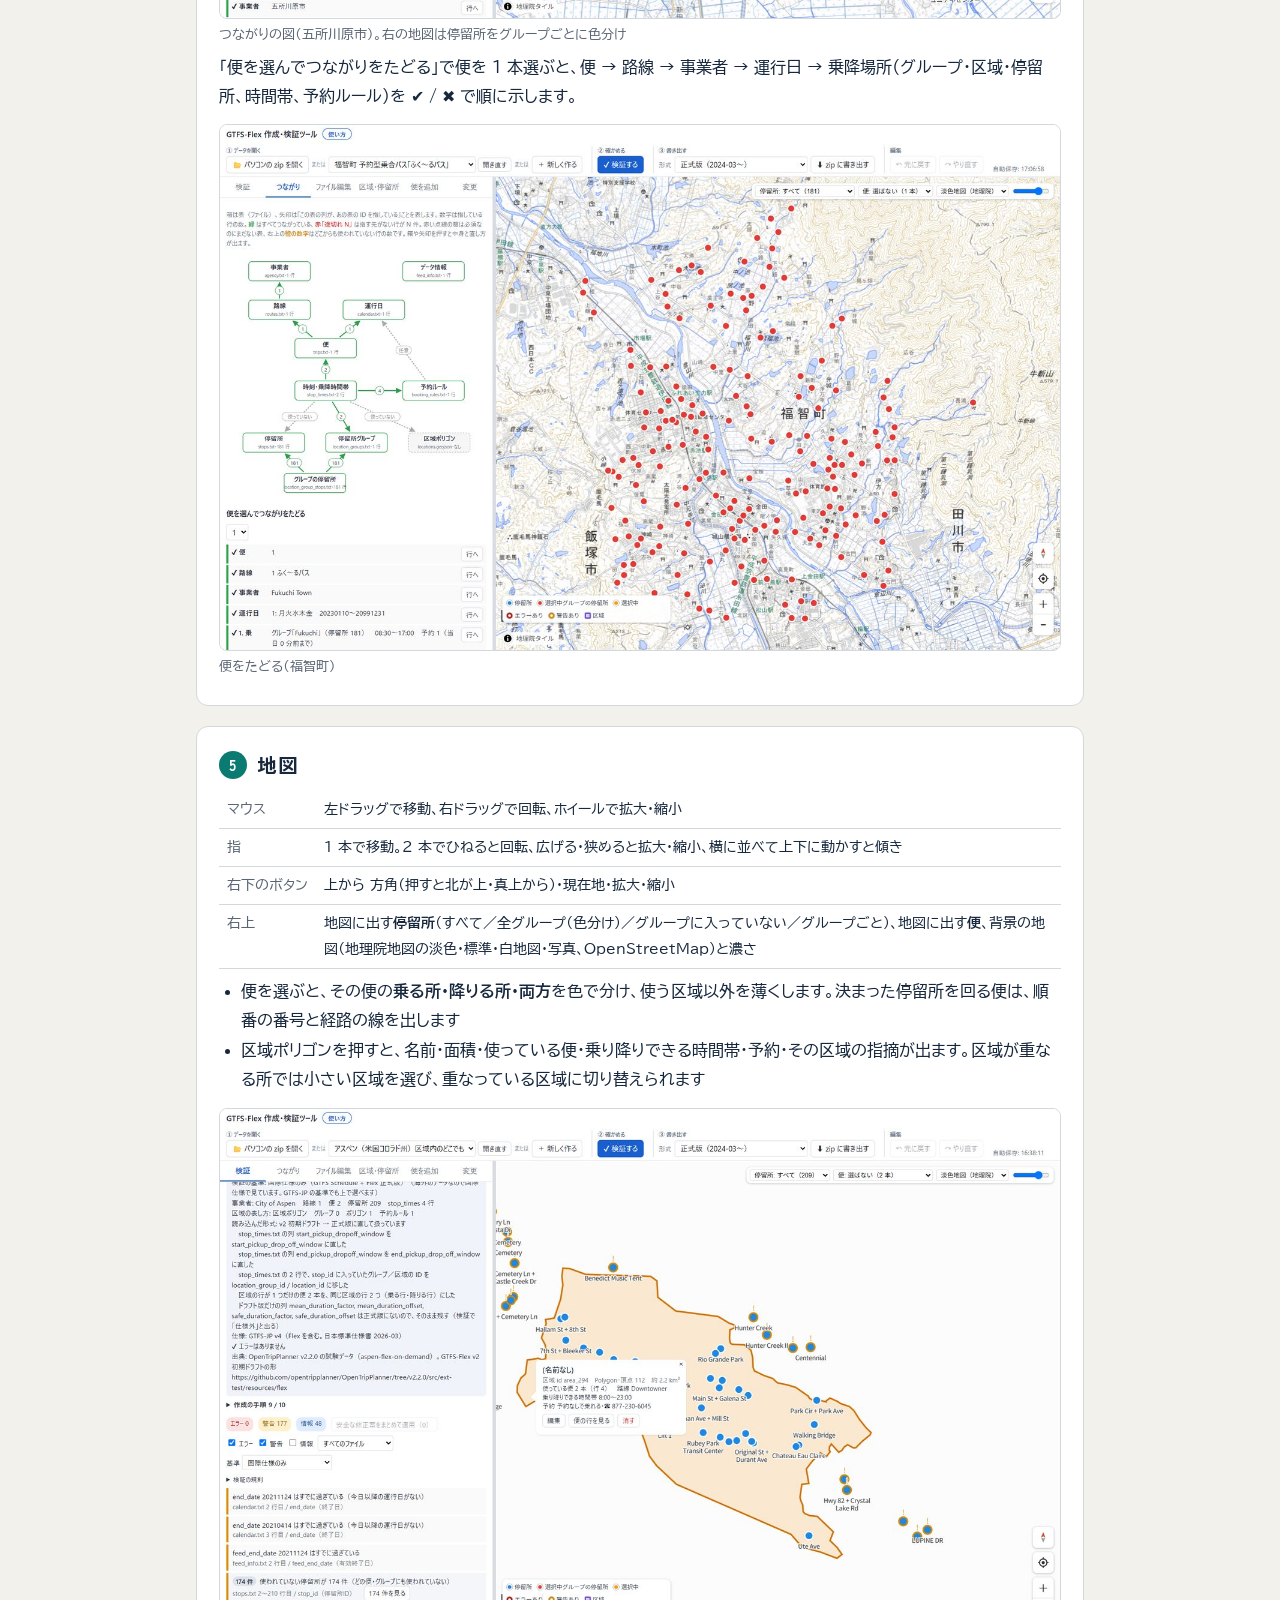
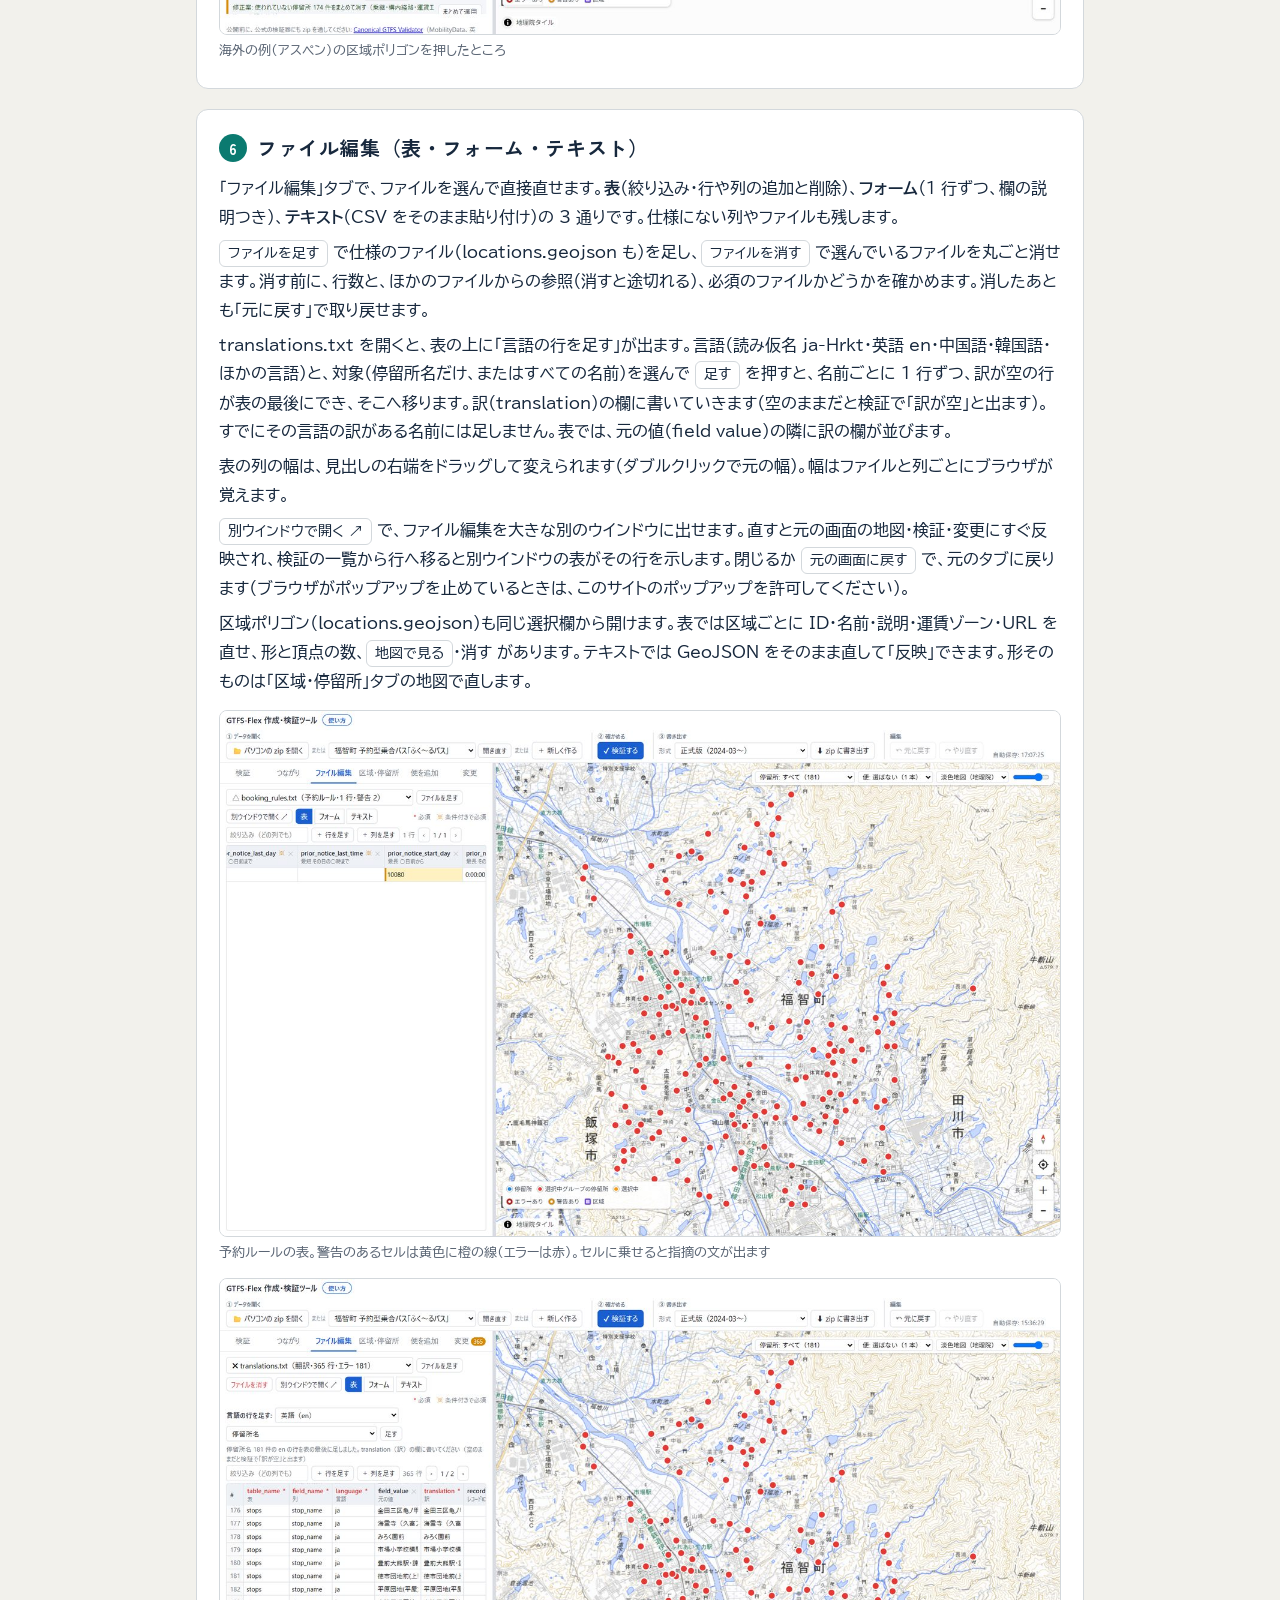
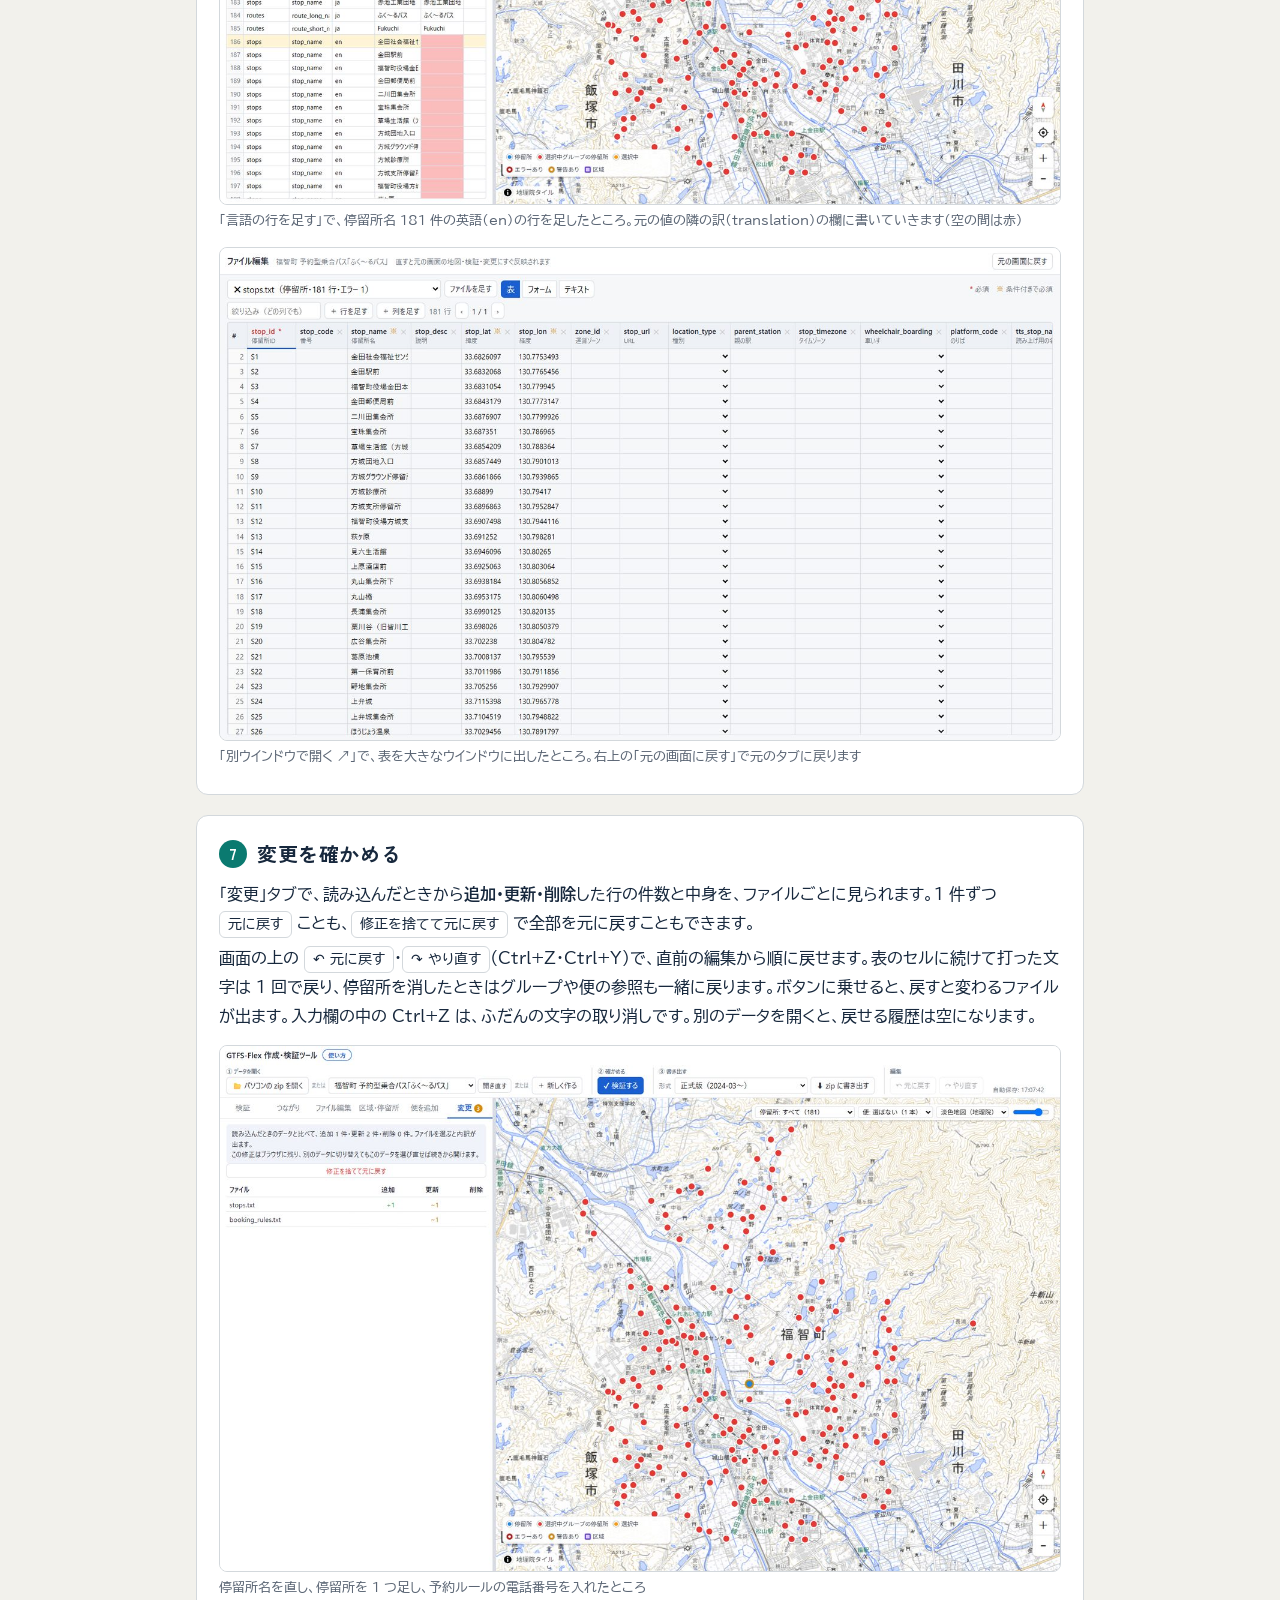
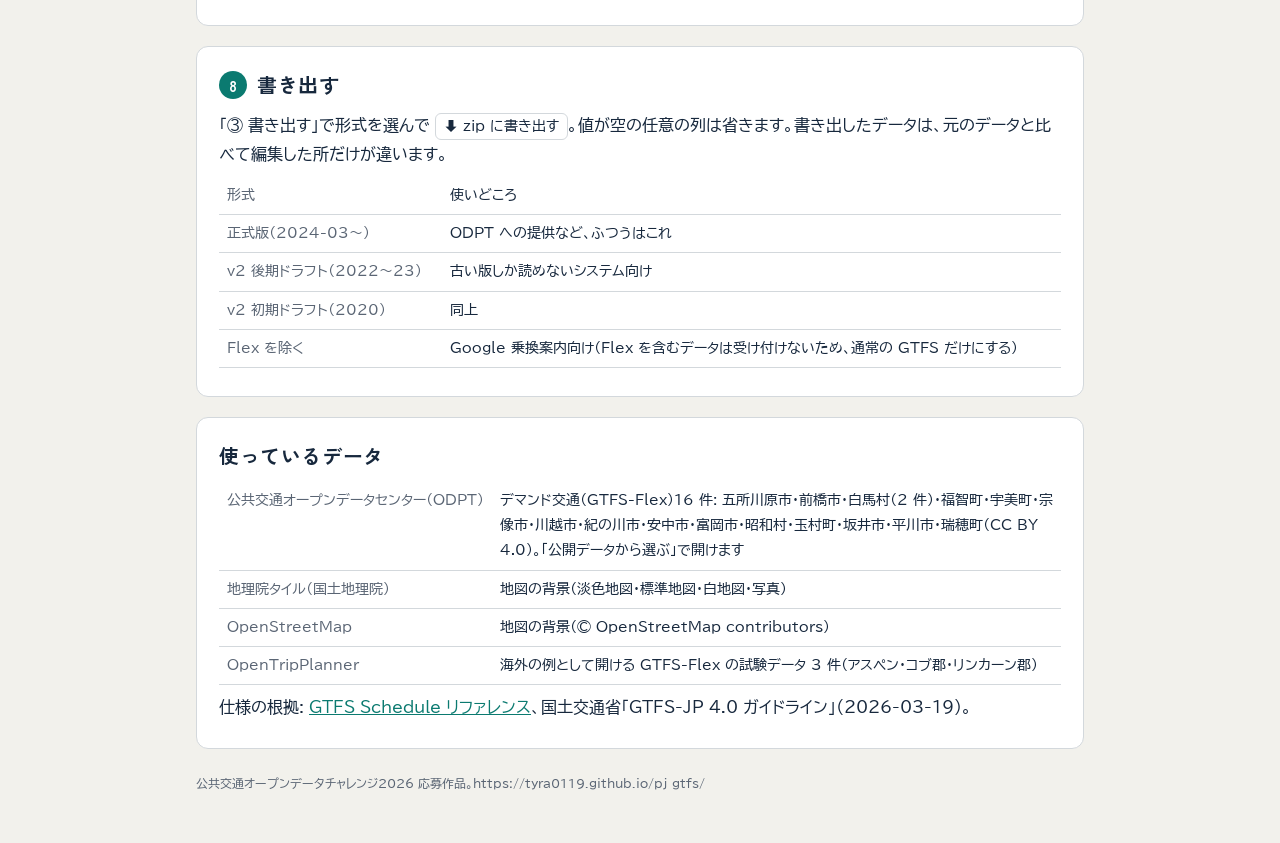
==== commit f373552b: "形を直すを吹き出しと欄にも" ====
--- a/manual.html
+++ b/manual.html
@@ -108,7 +108,7 @@
     <li>停留所は、<span class="btn">地図をクリックして追加</span> を押してから地図をクリックした所に置きます。<span class="btn">ドラッグで移動</span> で動かせます</li>
     <li>停留所グループに停留所を出し入れするには、<span class="btn">地図で停留所を出し入れ</span> を押して地図の停留所をクリック。<span class="btn">全停留所を入れる</span>・<span class="btn">空にする</span> もあります</li>
     <li>区域ポリゴンは <span class="btn">地図に描く</span> でクリックした所が頂点になり、ダブルクリックか Enter で確定。<span class="btn">なぞって描く</span> なら、左ボタンを押したまま（タブレットは指 1 本で）外周をなぞり、離すと線を間引いた頂点に変わります。</li>
-    <li>区域を選んだだけでは、区域の範囲（塗りと線）だけが出ます。形を直すときは <span class="btn">形を直す</span> を押すと頂点が出ます（描き終えた直後も出たままです）。Esc かもう一度押すと終わります。頂点（白い丸）をドラッグして動かします。辺の真ん中の小さな点を押すと、そこに頂点が足されます（ドラッグしても足せます）。頂点を押すと吹き出しが出て、<span class="btn">この頂点を消す</span> で消せます（右クリック・Delete キーでも）。外周は 3 点より少なくできません頂点はドラッグで動かし、辺の中ほどの点で頂点を足せます</li>
+    <li>区域を選んだだけでは、区域の範囲（塗りと線）だけが出ます。形を直すときは <span class="btn">形を直す</span>（区域の欄の上、区域の欄の頂点の数の横、地図で区域を押したときの吹き出し）を押すと頂点が出ます（描き終えた直後も出たままです）。Esc かもう一度押すと終わります。頂点（白い丸）をドラッグして動かします。辺の真ん中の小さな点を押すと、そこに頂点が足されます（ドラッグしても足せます）。頂点を押すと吹き出しが出て、<span class="btn">この頂点を消す</span> で消せます（右クリック・Delete キーでも）。外周は 3 点より少なくできません頂点はドラッグで動かし、辺の中ほどの点で頂点を足せます</li>
   </ul>
   <figure><img src="manual/06_zones.jpg" alt="区域・停留所タブと、地図で停留所を押したときの吹き出し" loading="lazy"><figcaption>停留所を押すと吹き出しに名前・所属グループ・指摘。編集・表で見る・消すもここから。消すとグループや便の参照も外します</figcaption></figure>
   <figure><img src="manual/13_freehand.jpg" alt="なぞって描いた区域ポリゴン。頂点が並び、選ばれている" loading="lazy"><figcaption>「なぞって描く」で外周をなぞったところ。離すと線が頂点（だいだいの点）に変わり、頂点をドラッグして形を直せます</figcaption></figure>
